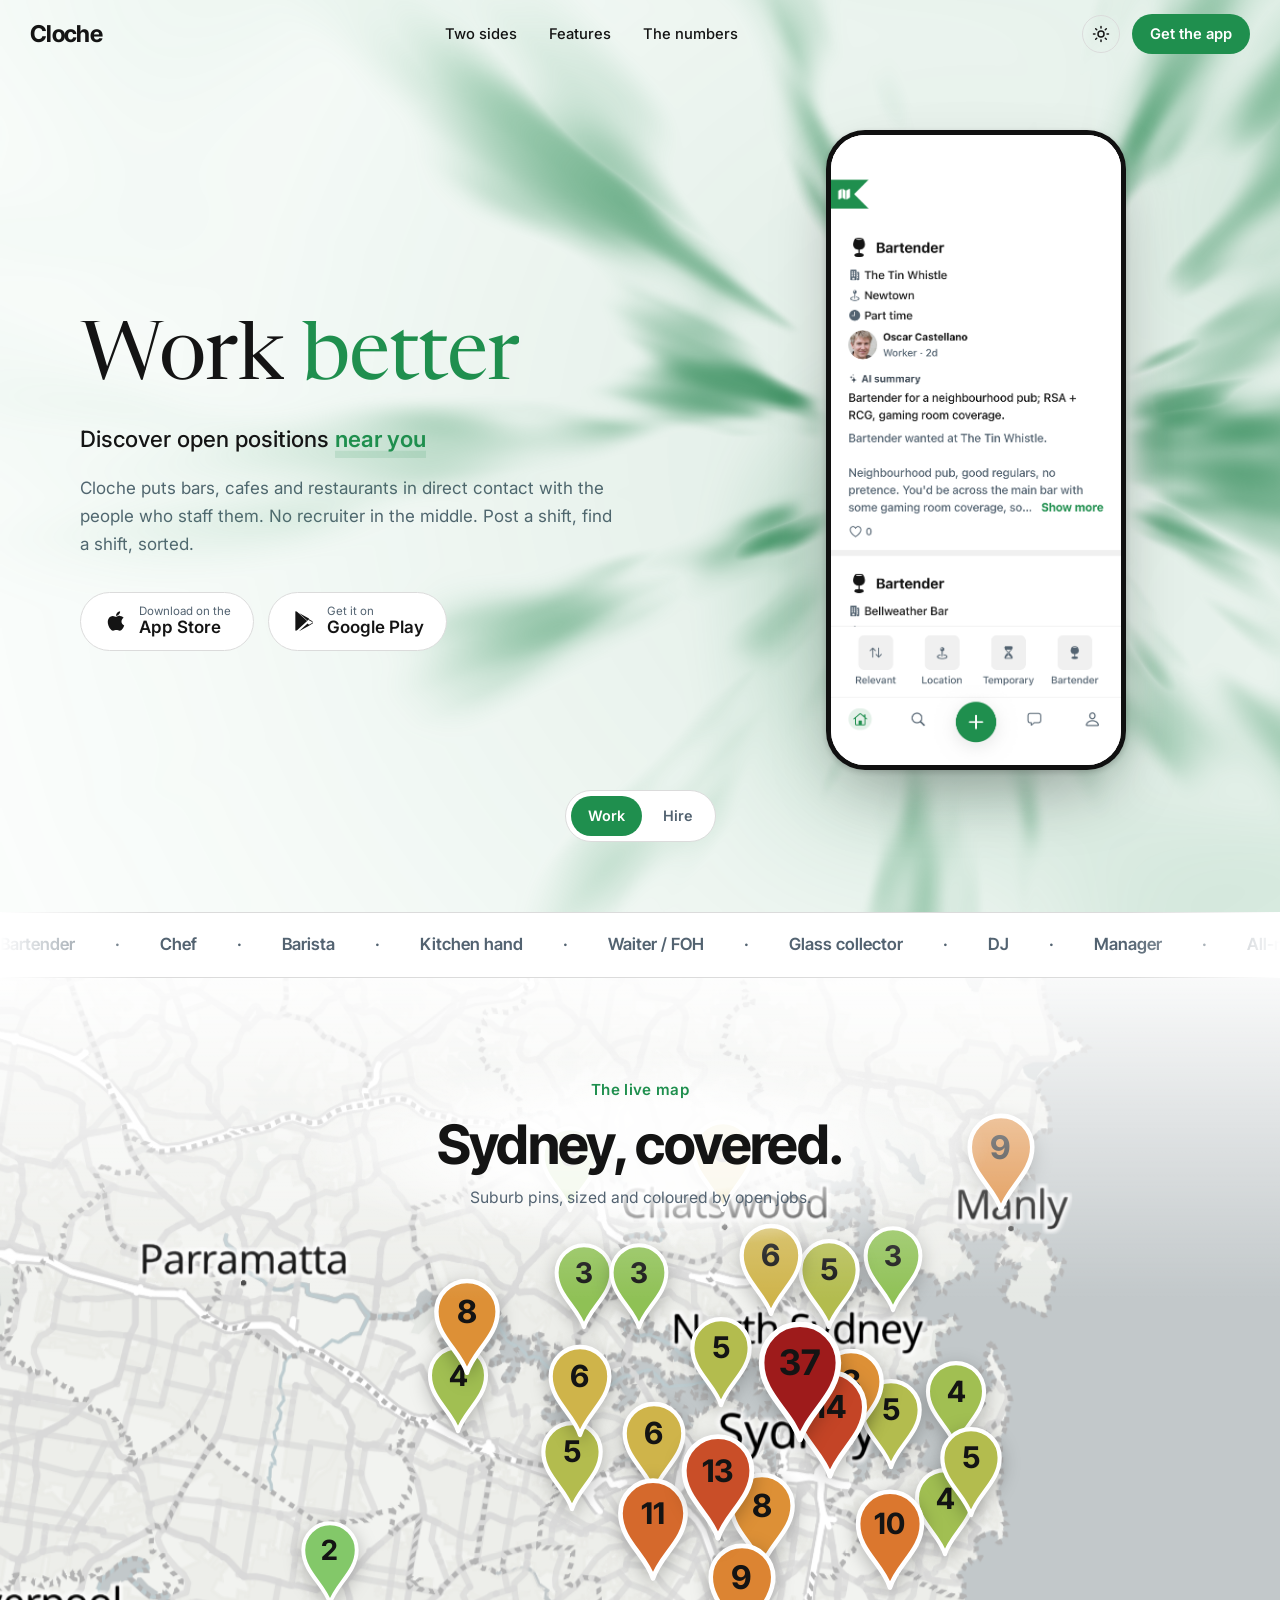
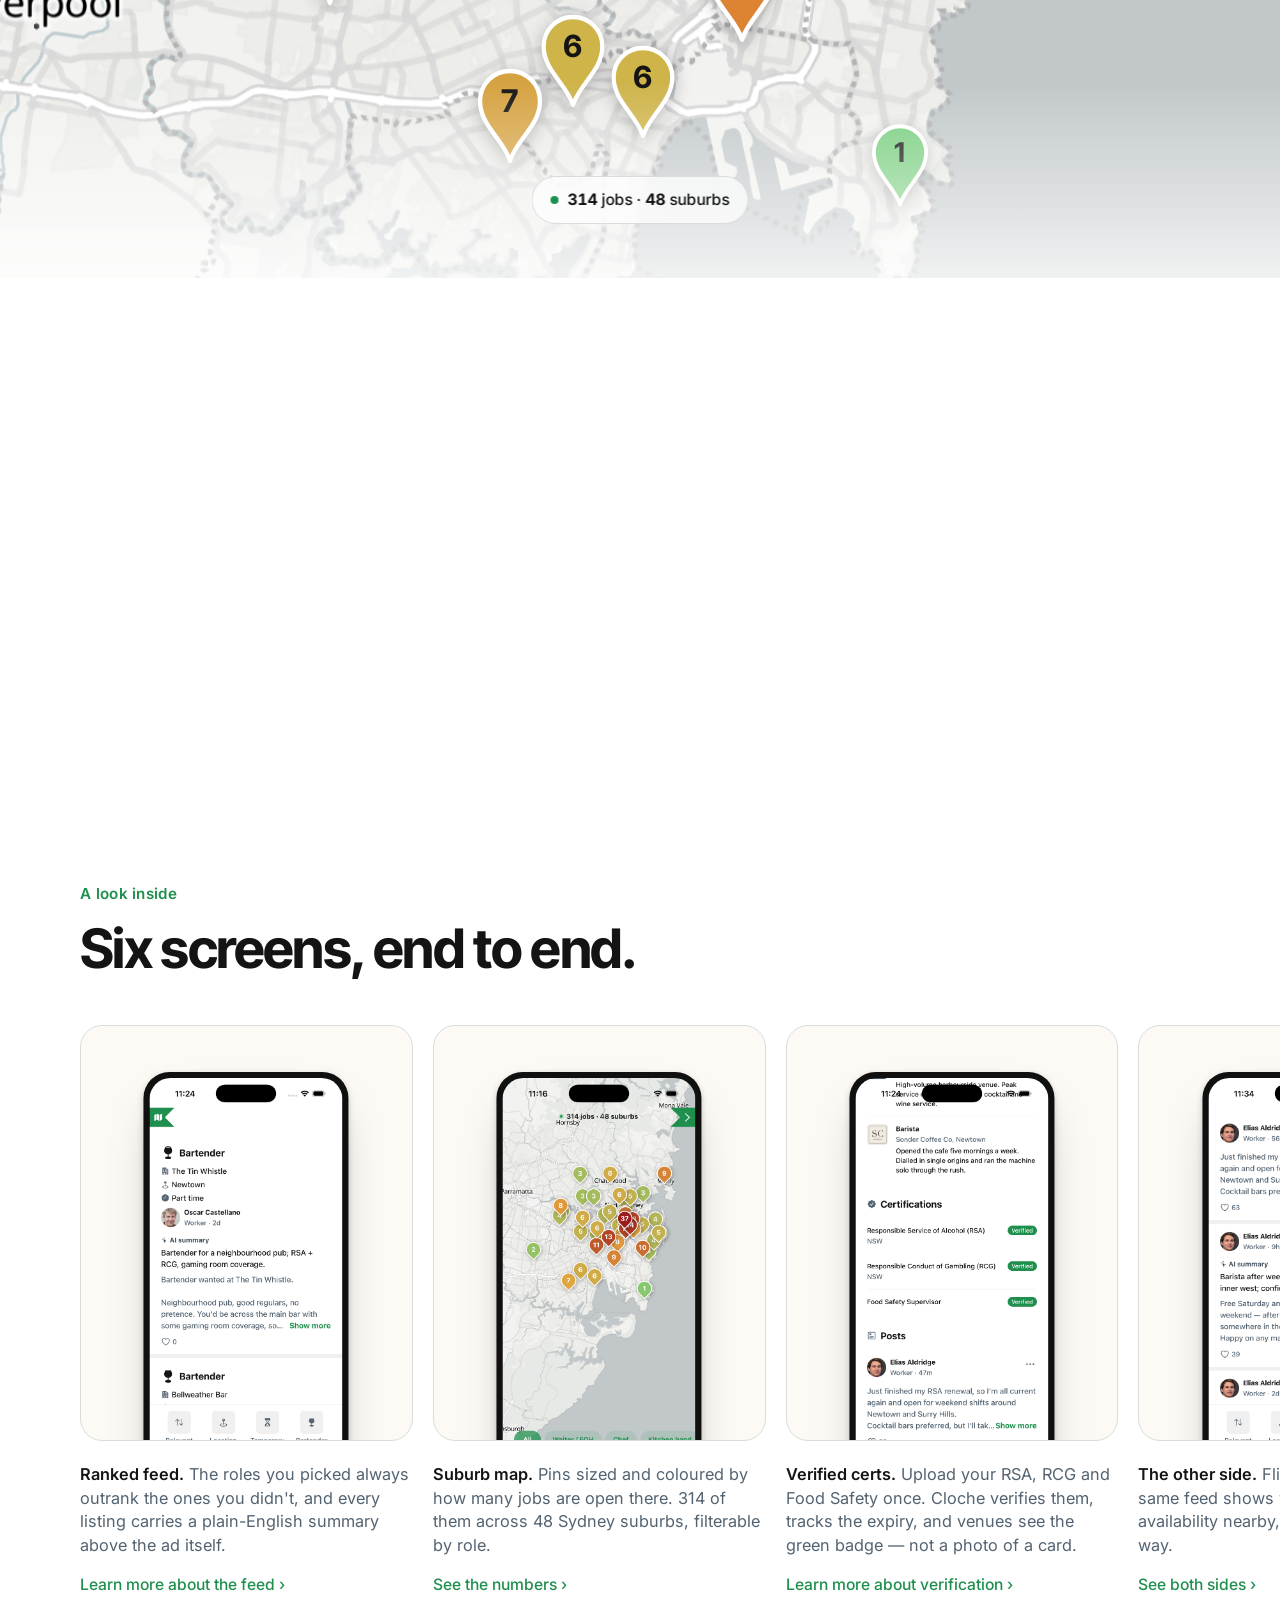
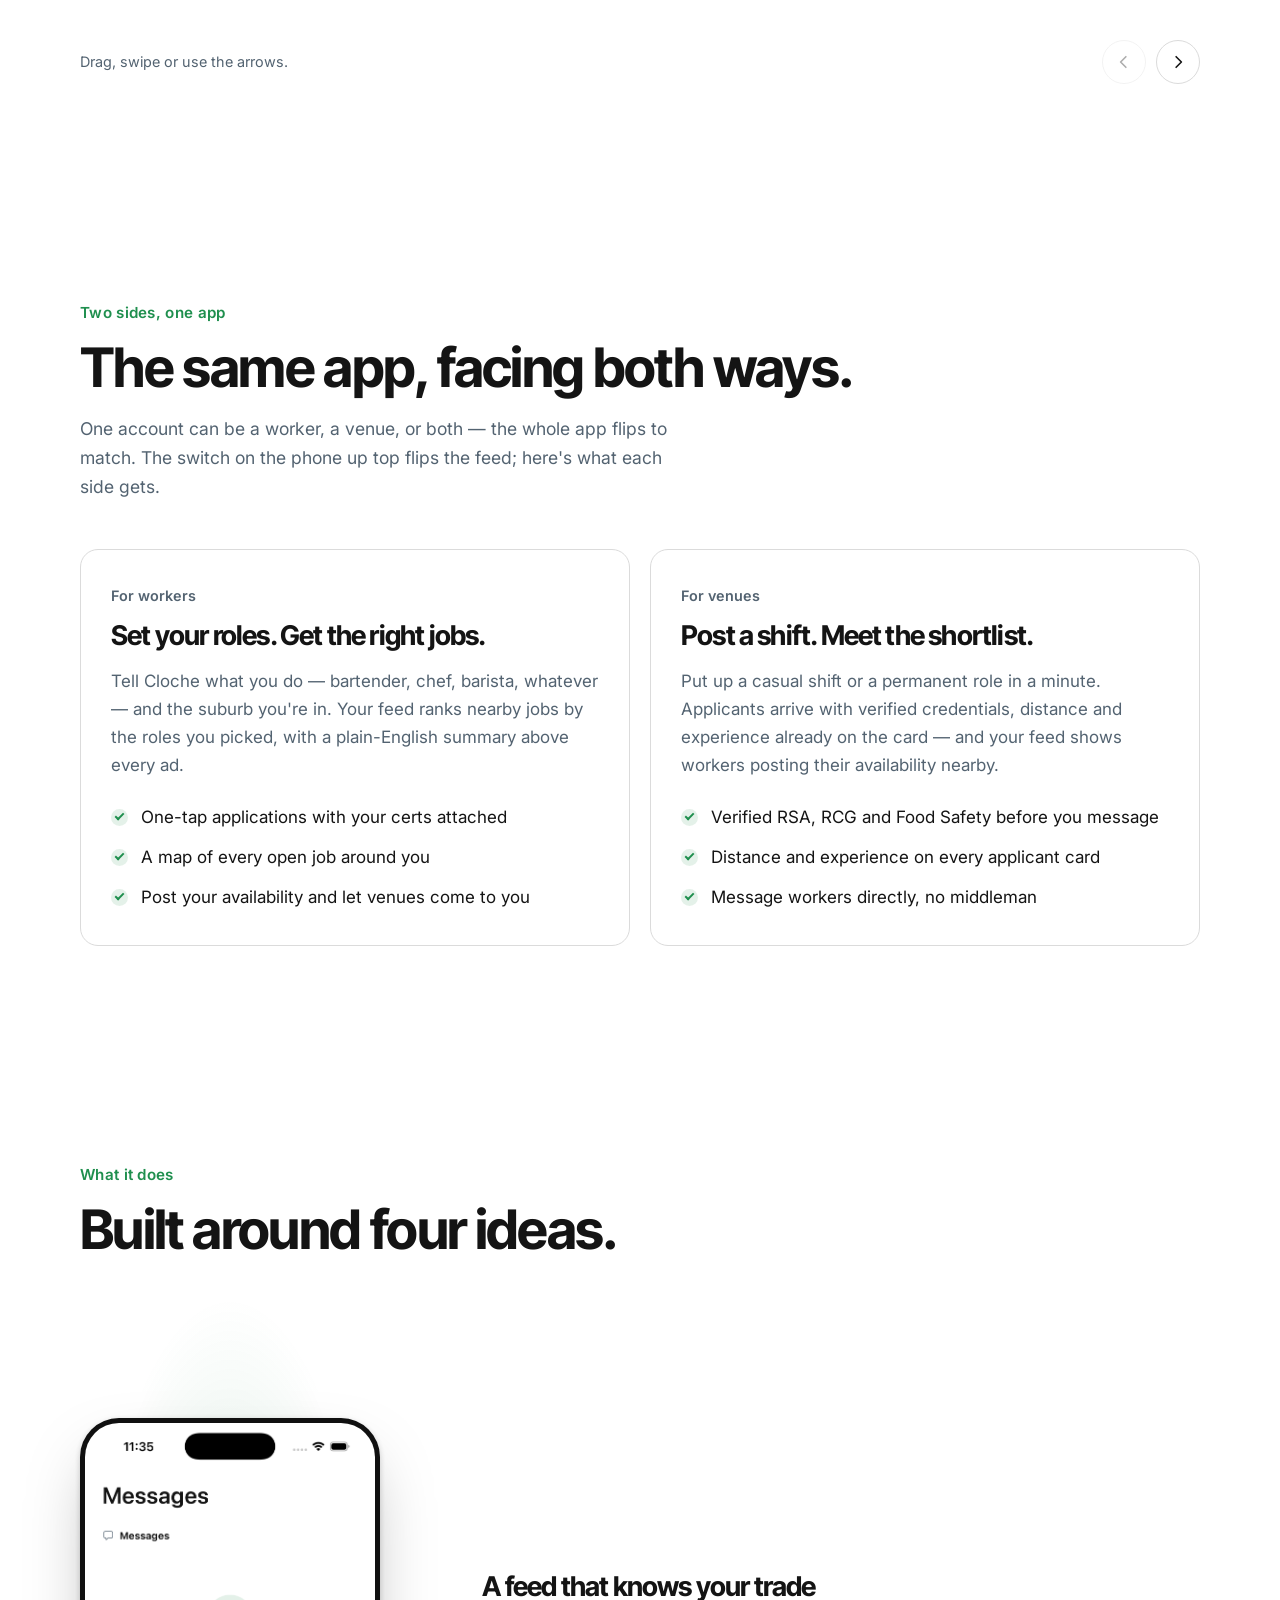
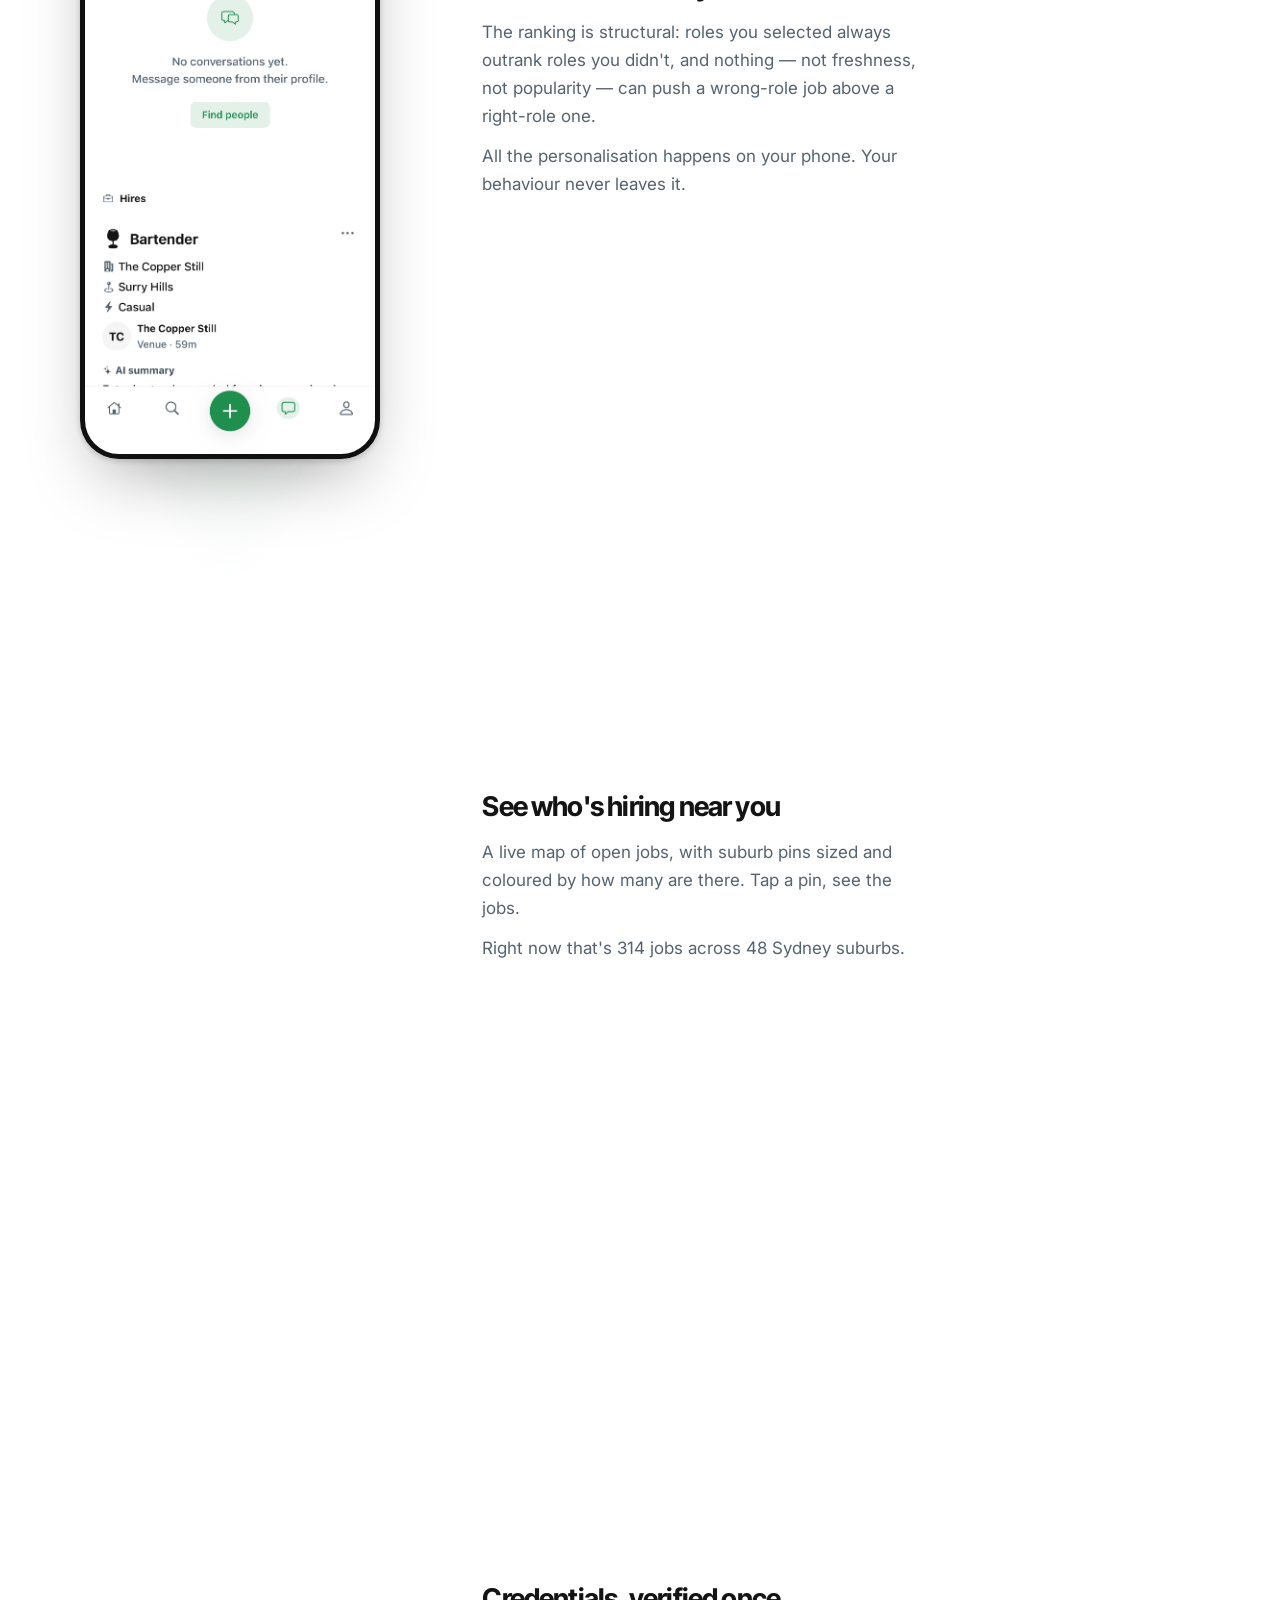
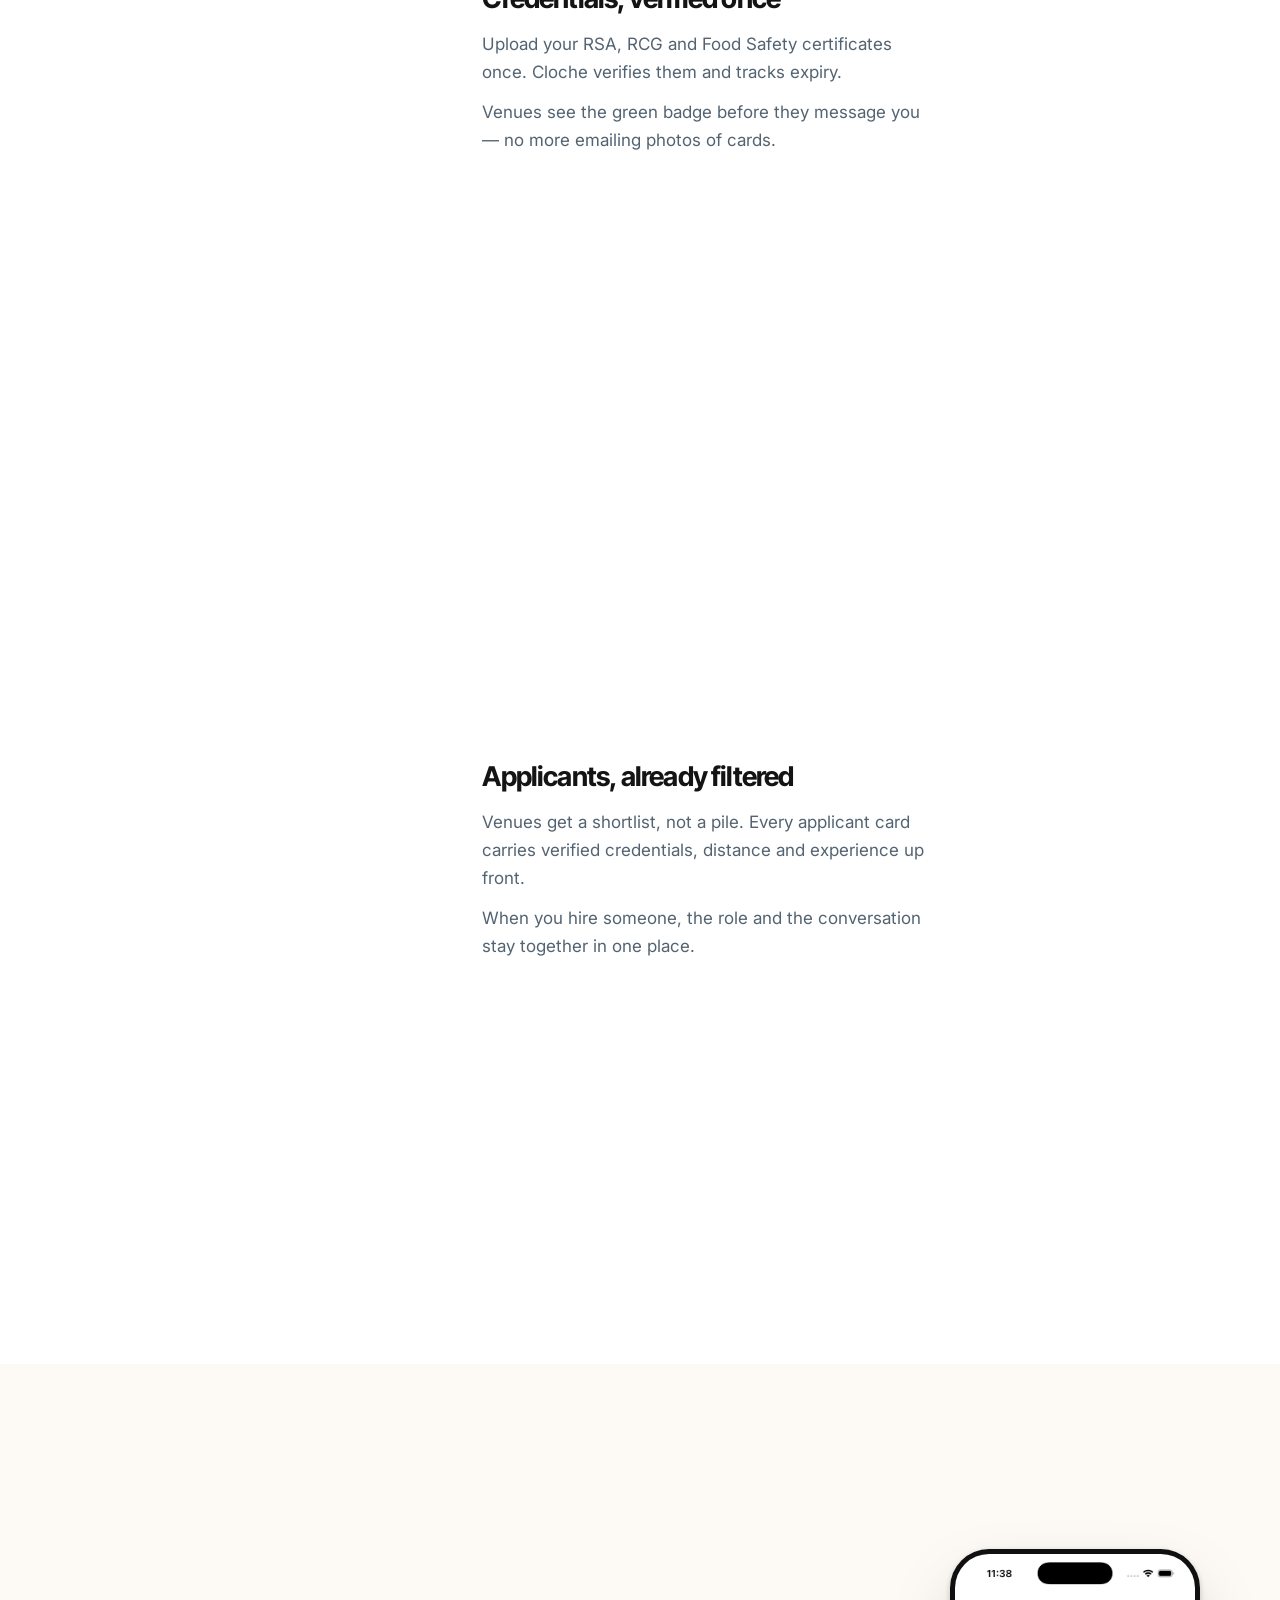
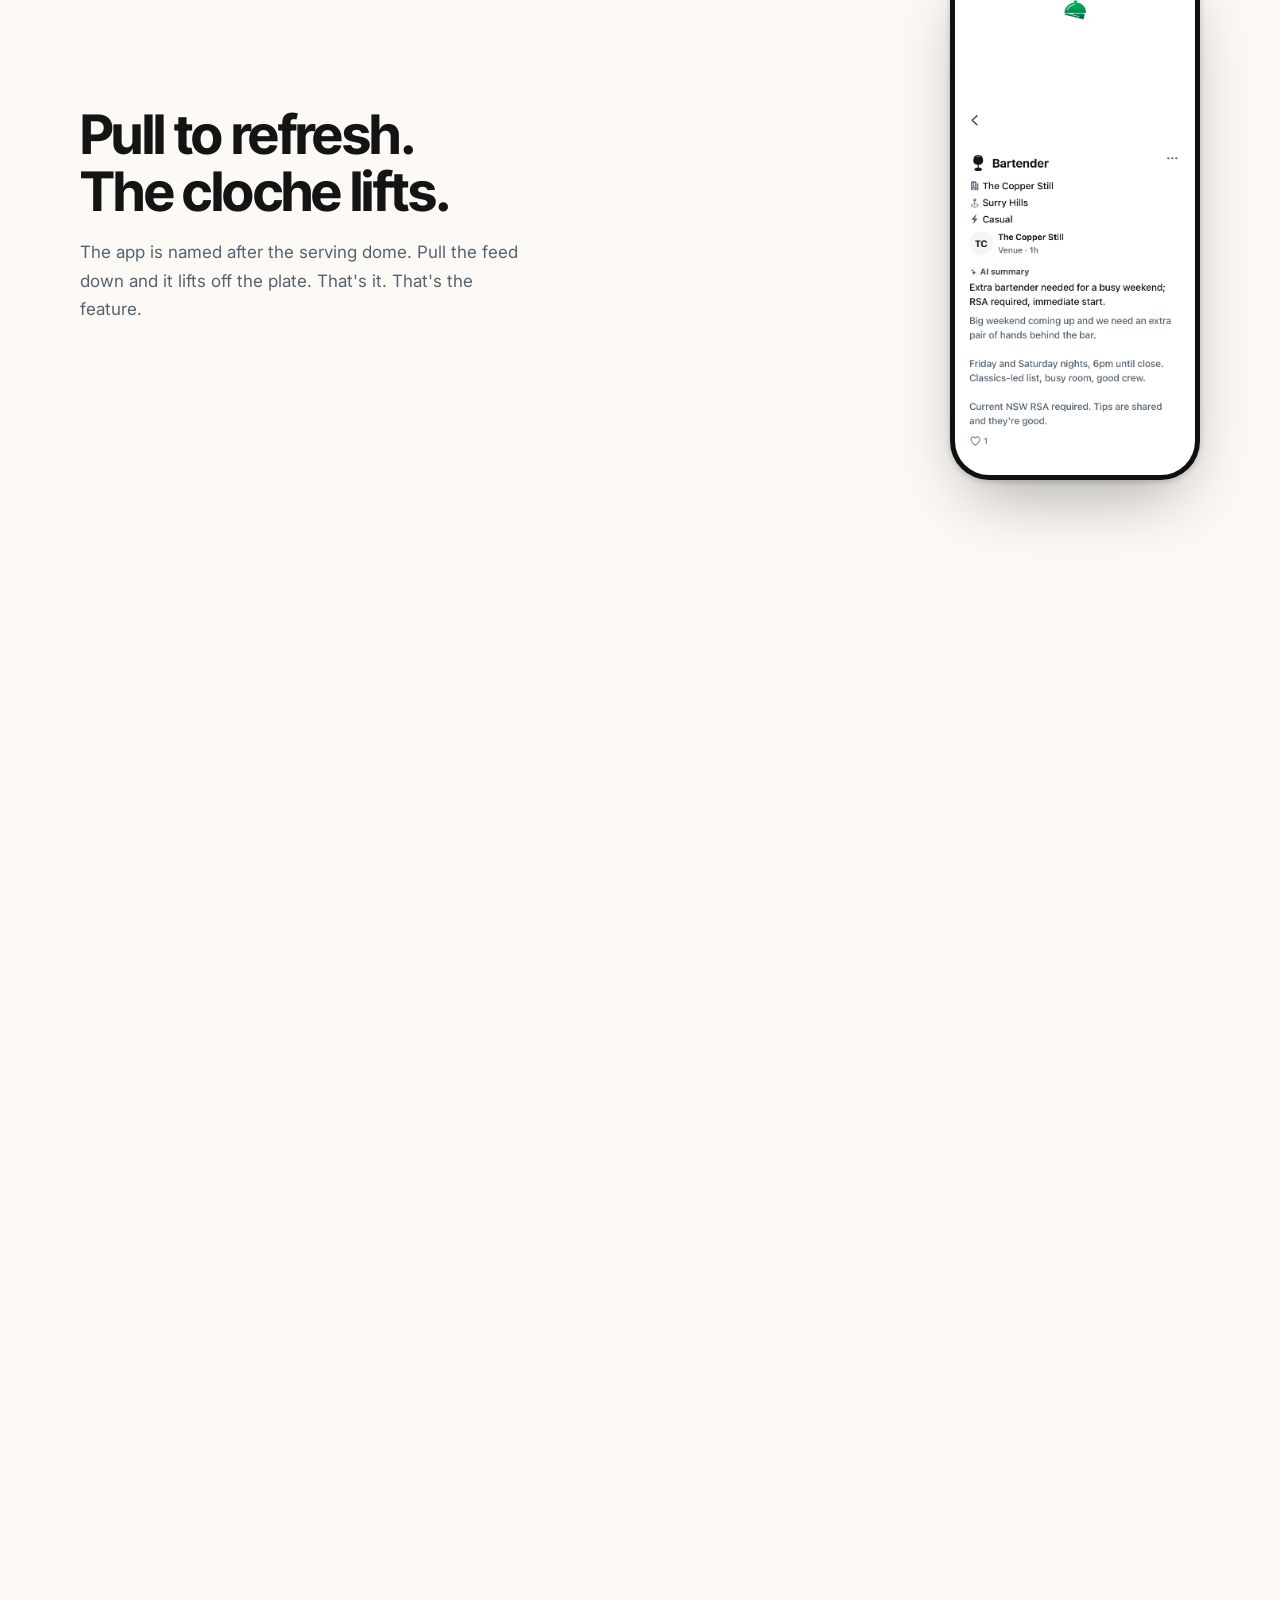
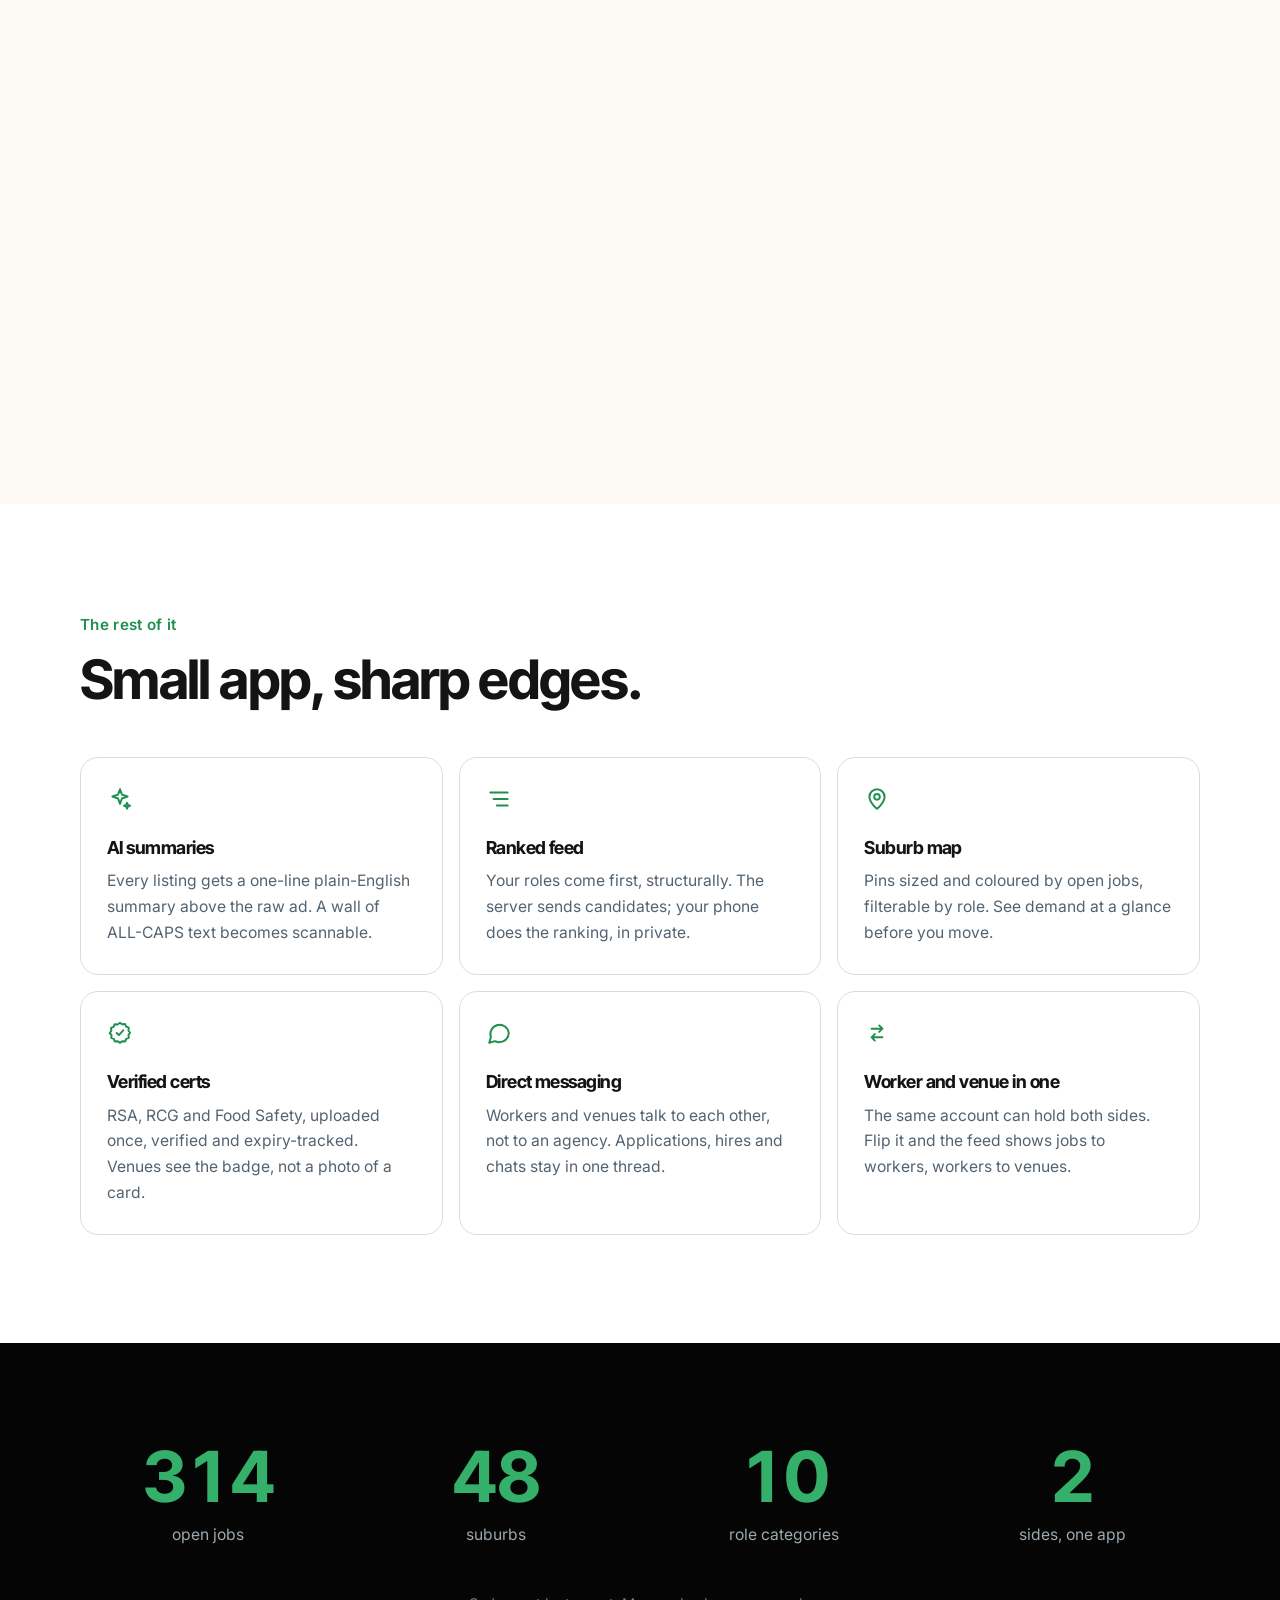
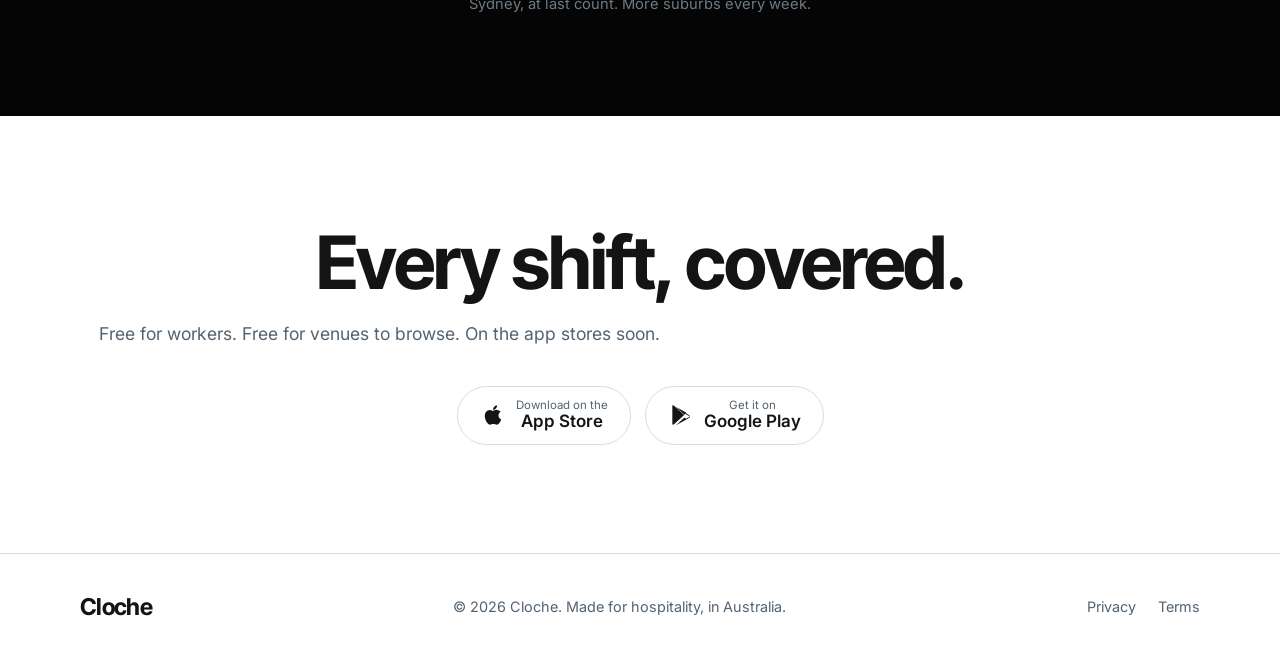
==== index.html @ bb0904c1 "cloche" ====
<!DOCTYPE html>
<html lang="en-AU">
<head>
  <meta charset="UTF-8">
  <meta name="viewport" content="width=device-width, initial-scale=1.0">

  <!-- First request off the parser, ahead of the fonts, the stylesheet and
       every screenshot: the loader's own artwork. Nothing on the page is
       visible before the overlay clears, so nothing else deserves the
       bandwidth first — and until this lands the overlay is a blank screen.
       The type hint keeps a browser without WebP from fetching a file it
       cannot decode; those fall through to the PNG named in the CSS below. -->
  <link rel="preload" as="image" href="assets/cloche-refresh-sheet.webp" type="image/webp" fetchpriority="high">

  <title>Cloche — Every shift, covered.</title>
  <meta name="description" content="Cloche is the app where Australian hospitality venues and workers find each other directly. Every shift, covered.">

  <!-- Set theme before first paint to avoid a flash of the wrong theme.
       .is-loading arms the preloader (scroll lock, held reveals); it is only
       ever added from JS, so a no-JS visit never sees a locked page. -->
  <script>
    (function () {
      var t = localStorage.getItem('cloche-theme');
      if (!t) t = matchMedia('(prefers-color-scheme: dark)').matches ? 'dark' : 'light';
      document.documentElement.dataset.theme = t;
      document.documentElement.classList.add('js', 'is-loading');
    })();
  </script>

  <!-- Preloader critical CSS, inlined so the overlay owns the very first
       paint. Both stylesheets below load async on purpose: the overlay is
       already covering the page, so nothing is allowed to block it — and it
       hides any momentarily unstyled content underneath. -->
  <style>
    html.is-loading { overflow: hidden; }
    #loader {
      position: fixed; inset: 0; z-index: 200;
      display: grid; place-items: center;
      /* Failsafe: if JS never gets to run, clear the overlay anyway.
         JS cancels this the moment it takes over the dismissal. */
      animation: loader-out 0.6s ease 3.1s forwards;
    }
    @keyframes loader-out { to { opacity: 0; visibility: hidden; } }
    /* The backdrop is a pseudo-element so it can fade away on its own while
       the mark keeps riding into the phone (opacity-only, no bg repaints). */
    #loader::before {
      content: ""; position: absolute; inset: 0;
      background: #FFFFFF;
      transition: opacity 0.2s ease; /* 0.3s / 1.5 */
    }
    :root[data-theme="dark"] #loader::before { background: #000000; }
    @media (prefers-color-scheme: dark) {
      :root:not([data-theme]) #loader::before { background: #000000; }
    }
    #loader.is-clearing { pointer-events: none; }
    #loader.is-clearing::before { opacity: 0; }
    /* Two elements, two jobs. The outer one rides into the phone and must
       track the indicator point exactly; the inner one retracts and fades on
       its own clock. Composing them as parent/child keeps each transform pure
       — folding both into one meant the retract dragged the mark off the point
       it was supposed to be pinned to. */
    /* The mark's share of the viewport is what sets the zoom: the phone lands
       full-bleed when the mark is ~8.96vw, because that is the indicator's
       share of the screen. A fixed 112px is 8.75vw on a desktop but 28vw on a
       phone, which would blow the phone up to three times the screen. Scale it
       with the viewport, floored so it never gets too small to read.
       Native cell is 144px — never scale much past it or it softens. */
    .loader-mark {
      position: relative;
      width: clamp(44px, 9vw, 112px);
      height: clamp(44px, 9vw, 112px);
    }
    .loader-mark-art {
      display: block;
      width: 100%; height: 100%;
      /* 6x6 sheet at 600%: each 20% step of background-position is one cell */
      /* PNG first as the standalone fallback: a browser with no image-set()
         (or no type() inside it) drops the second declaration whole and keeps
         this one. Everything current takes the WebP — 118 KB against 395 KB,
         on the one asset the whole first paint waits for. */
      background: url("assets/cloche-refresh-sheet.png") 0% 0% / 600% 600% no-repeat;
      background-image: image-set(
        url("assets/cloche-refresh-sheet.webp") type("image/webp"),
        url("assets/cloche-refresh-sheet.png") type("image/png"));
    }
  </style>
  <noscript><style>#loader { display: none; }</style></noscript>

  <link rel="preconnect" href="https://fonts.googleapis.com">
  <link rel="preconnect" href="https://fonts.gstatic.com" crossorigin>
  <link href="https://fonts.googleapis.com/css2?family=Inter:wght@400;500;600&family=Inter+Tight:wght@600;700&family=Newsreader:opsz@6..72&display=swap" rel="stylesheet" media="print" onload="this.media='all'; this.onload=null;">

  <!-- The loader's artwork is preloaded at the top of <head>, ahead of these -->
  <link rel="stylesheet" href="styles.css" media="print" onload="this.media='all'; this.onload=null;">
  <noscript>
    <link href="https://fonts.googleapis.com/css2?family=Inter:wght@400;500;600&family=Inter+Tight:wght@600;700&family=Newsreader:opsz@6..72&display=swap" rel="stylesheet">
    <link rel="stylesheet" href="styles.css">
  </noscript>
</head>
<body>

  <!-- ============ PRELOADER ============
       The page opens the way the app does: a pull-to-refresh. The cloche mark
       animates alone on an empty screen, then resolves as the hero phone
       arrives showing a feed that has just refreshed. -->
  <div id="loader" role="status" aria-busy="true" aria-label="Cloche is loading">
    <div class="loader-mark" id="loader-mark" aria-hidden="true">
      <span class="loader-mark-art" id="loader-mark-art"></span>
    </div>
  </div>

  <!-- Inline (not in script.js) so the mark starts moving on the first frame,
       before any external file has landed. -->
  <script>
    (function () {
      var docEl = document.documentElement;
      var loader = document.getElementById('loader');
      var mark = document.getElementById('loader-mark');
      var art = document.getElementById('loader-mark-art');
      var reduceMotion = matchMedia('(prefers-reduced-motion: reduce)').matches;

      /* The whole sequence runs at 1.5x the app's tempo — every duration here
         and in the choreography below is its 1x value over 1.5. PASS is the
         app's 900ms pull-indicator pass; the rest follow the same divisor.
         Change the divisor and the whole sequence rescales in step. */
      var FRAMES = 36, COLS = 6, PASS = 600; // 900 / 1.5 (pull-indicator.tsx)
      /* HOLD is the minimum time the mark ping-pongs before it is allowed to
         resolve into the open hand and hand the screen to the hero — the beat
         the visitor actually watches, so it is set outright rather than
         derived from the divisor above. Leave it alone if the tempo changes.
         CAP is a network failsafe, not choreography, and likewise does not
         scale: it only ever fires when the page is still not ready, and it
         must stay above HOLD or it would cut the hold short. */
      var HOLD = 2000, CAP = 3000;
      var EASE = 'cubic-bezier(0.22, 1, 0.36, 1)';
      var VEIL = 200; // must match #loader::before's opacity transition

      var t0 = performance.now();
      var raf = 0;
      var playhead = 0; // eased 0..1, kept so the resolve can scrub back from wherever we are

      function easeInOutQuad(p) { return p < 0.5 ? 2 * p * p : 1 - Math.pow(-2 * p + 2, 2) / 2; }
      function setPlayhead(p) {
        playhead = p;
        var i = Math.round(p * (FRAMES - 1));
        art.style.backgroundPosition = ((i % COLS) * 20) + '% ' + (((i / COLS) | 0) * 20) + '%';
      }

      /* Ping-pong, never restart: the two ends of the clip look nothing alike,
         so a non-reversing loop snaps. CSS steps() can't cleanly ping-pong a
         2-D sheet (alternate reverses the column and row animations on
         different periods and scrambles the frame order), hence a JS playhead. */
      function tick(now) {
        var cycle = ((now - t0) / PASS) % 2;
        setPlayhead(easeInOutQuad(cycle <= 1 ? cycle : 2 - cycle));
        raf = requestAnimationFrame(tick);
      }
      // Reduced motion gets the resolved frame outright — the same open state
      // everyone else lands on, just without the scrub to get there.
      if (!reduceMotion) raf = requestAnimationFrame(tick);
      else setPlayhead(1);

      var ready = document.readyState === 'complete';
      if (!ready) addEventListener('load', function () { ready = true; maybeDismiss(false); });

      var done = false;
      function maybeDismiss(force) {
        if (done) return;
        if (!force && !(ready && performance.now() - t0 >= HOLD)) return;
        done = true;
        cancelAnimationFrame(raf);
        loader.style.animation = 'none'; // JS owns the dismissal from here
        loader.setAttribute('aria-busy', 'false');
        try { dismiss(force); } catch (e) { finish(); }
      }
      setTimeout(function () { maybeDismiss(false); }, HOLD + 30);
      setTimeout(function () { maybeDismiss(true); }, CAP);

      /* Final state, every path: overlay out of the DOM (not just invisible),
         scroll unlocked, reveals released. */
      function finish() {
        if (loader.parentNode) loader.parentNode.removeChild(loader);
        docEl.classList.remove('is-loading', 'is-arriving');
      }

      function fadeOut() {
        docEl.classList.remove('is-loading', 'is-arriving');
        loader.style.transition = 'opacity 0.3s ease';
        loader.style.opacity = '0';
        setTimeout(finish, 320);
      }

      /* A completed refresh resolves *open*: the dome lifts off the plate into
         the waiting hand (frame 35) — the refresh delivered something, so it
         must never settle back onto the closed dome.

         The clip is already heading there twice a cycle, so the cheapest way
         to land on it is to not interfere at all: keep the ping-pong running,
         untouched and at its own rate, until it next arrives fully open, and
         hand over on that exact frame. Nothing is scrubbed, retimed or
         reversed, so there is no seam between "loading" and "resolving" — the
         animation simply finishes a pass and the phone takes over.

         The playhead is a pure function of t0, so this picks up mid-stride
         from wherever tick() left off. Opens land at u = 1, 3, 5 ... passes;
         solving for the next one keeps the handover exact rather than polling
         for p to cross 1 (which a long frame can step straight over). */
      function playToOpen(onLead, then) {
        var u = (performance.now() - t0) / PASS;
        var uEnd = 1 + 2 * Math.ceil((u - 1) / 2);
        if (uEnd - u < 0.01) uEnd += 2; // sitting on a peak: take the next one
        var end = t0 + uEnd * PASS;
        var led = false;
        (function step(now) {
          // One veil's width from the end, so the reveal has finished by the
          // time the clip does. See the note in dismiss().
          if (!led && now >= end - VEIL) { led = true; onLead(); }
          if (now >= end) { setPlayhead(1); then(); return; }
          var cycle = ((now - t0) / PASS) % 2;
          setPlayhead(easeInOutQuad(cycle <= 1 ? cycle : 2 - cycle));
          requestAnimationFrame(step);
        })(performance.now());
      }

      /* The forced path only: the cap has fired, the page is still not ready,
         and waiting out a whole extra pass for the sake of the animation would
         be exactly the hostage-taking the cap exists to prevent. Run to the
         open frame directly — but at the clip's own rate, never faster, so it
         still plays rather than skipping. */
      function resolveToRest(duration, then) {
        var from = playhead;
        if (from > 0.98) { setPlayhead(1); then(); return; }
        var start = performance.now();
        (function step(now) {
          var t = Math.min(1, (now - start) / duration);
          setPlayhead(from + (1 - from) * (1 - (1 - t) * (1 - t)));
          if (t < 1) requestAnimationFrame(step); else then();
        })(start);
      }

      function dismiss(force) {
        // Reduced motion: single static frame, no zoom, out at the hold.
        if (reduceMotion) { fadeOut(); return; }
        // The feed takes its pulled-down pose before anything is visible.
        docEl.classList.add('is-arriving');
        var g = pose();

        /* The veil must be GONE before the phone starts moving, not fading
           over the top of it. EASE is heavily front-loaded — roughly 85% of
           the pull-back's travel is spent in its first 200ms — so a reveal
           running concurrently hides almost the entire zoom and the phone
           just appears, already home. Start the fade a veil's width early
           and the phone is in the clear the moment it sets off; the clip
           still ends exactly when the phone starts. */
        function unveil() { loader.classList.add('is-clearing'); }
        function handover() { if (g) pullBack(g); else fadeOut(); }

        /* Normally let the clip finish a pass on its own; only a capped-out
           dismissal cuts in, and even then at the clip's own rate. */
        if (force) {
          unveil();
          resolveToRest((1 - playhead) * PASS, handover);
          return;
        }
        if (!g) { playToOpen(function () {}, fadeOut); return; }
        /* The loading animation ends exactly as the phone transition begins:
           the mark reaches fully open on the last frame of the clip, and that
           same frame sets the phone off. The veil has already lifted by then,
           so the whole pull-back is on screen. */
        playToOpen(unveil, handover);
      }

      /* Measure the hero and put the phone, full size, exactly where it
         would be if this refresh were really happening on it. The transform
         is anchored on the indicator point, not the device centre — anchor
         it anywhere else and the cloche drifts. Indicator geometry measured
         off the recording: x 50%, y 10.51% of the screen box, 8.96% of the
         screen width. */
      function pose() {
        var device = document.querySelector('.hero-device .device');
        var screen = device && device.querySelector('.device-screen');
        if (!screen) return null;
        var d = device.getBoundingClientRect();
        var s = screen.getBoundingClientRect();
        var px = s.left - d.left + s.width * 0.50;
        var py = s.top - d.top + s.height * 0.1051;
        // If the page restored scrolled and the hero is nowhere near the
        // viewport, a cross-screen zoom would be absurd — just fade.
        if (d.top + py < -innerHeight * 0.5 || d.top + py > innerHeight * 1.5) return null;
        var scale = mark.offsetWidth / (s.width * 0.0896);
        /* Measure where the mark actually is rather than assuming the middle of
           the viewport. The mark is centred inside a position: fixed overlay
           while the phone is centred in the document's content box, and those
           two are not the same axis the moment anything reserves a scrollbar
           gutter — which silently put the mark half a scrollbar off the
           indicator. Measuring keeps them welded whatever the layout does. */
        var m = mark.getBoundingClientRect();
        var tx = (d.left + px) - (m.left + m.width / 2);
        var ty = (d.top + py) - (m.top + m.height / 2);
        device.style.transformOrigin = px + 'px ' + py + 'px';
        device.style.transform = 'translate(' + -tx + 'px, ' + -ty + 'px) scale(' + scale + ')';
        return { device: device, tx: tx, ty: ty, k: 1 / scale };
      }

      function pullBack(g) {
        /* Promote both layers before the transforms start. Without the hint
           the phone's screenshot gets re-rasterised as the scale changes and
           again when the transform is finally dropped — which reads as the
           image tightening up right where the motion ends. */
        g.device.style.willChange = 'transform';
        mark.style.willChange = 'transform';

        g.device.style.transition = 'transform 0.73s ' + EASE;
        g.device.style.transform = 'translate(0px, 0px) scale(1)';

        /* Identical duration and curve to the device, and nothing in the
           transform but the ride itself. The device is anchored on the
           indicator point, so that point simply translates by (tx, ty) — match
           it exactly and the mark is welded to the phone for the whole trip.
           Any extra offset folded in here shows up as drift. */
        mark.style.transition = 'transform 0.73s ' + EASE;
        mark.style.transform = 'translate(' + g.tx + 'px, ' + g.ty + 'px) scale(' + g.k + ')';

        /* The refresh resolves once the phone is home, not during the flight —
           so the mark rides the whole way in, fully formed.

           600ms, not the 0.73s transitionend: this ease-out has a long tail
           that moves the phone by well under a pixel over its last stretch, so
           it reads as landed while the transition is still formally running.
           Waiting for the event puts a visible dead pause before the refresh. */
        setTimeout(function () { land(g); }, 600);

        /* Hand the phone back to plain CSS the moment the transition really
           ends, rather than on a later timer. Holding an inline transform (and
           its compositing layer) for another second means the demotion — and
           the re-raster that comes with it — happens well after the phone has
           stopped, which reads as a snap out of nowhere at the end.

           Guarded on target and property: child transitions (the feed
           settling, the screenshot crossfade) bubble up through this node. */
        var settled = false;
        function atRest(e) {
          if (settled) return;
          if (e && (e.target !== g.device || e.propertyName !== 'transform')) return;
          settled = true;
          g.device.removeEventListener('transitionend', atRest);
          g.device.style.transition = '';
          g.device.style.transform = '';
          g.device.style.transformOrigin = '';
          g.device.style.willChange = '';
          /* Next frame, so the reveal's blur and transform work never shares a
             frame with the phone's layer being re-rasterised. */
          requestAnimationFrame(function () { docEl.classList.remove('is-loading'); });
        }
        g.device.addEventListener('transitionend', atRest);
        setTimeout(atRest, 870); // fallback if the event never arrives
      }

      /* Phone home and still. Now the refresh finishes on it: the mark
         retracts up and out, and the feed settles into place behind it, which
         is how a real pull-to-refresh ends. */
      function land(g) {
        art.style.transition = 'transform 0.23s ' + EASE + ', opacity 0.17s ease';
        // Percentage, so the retract stays a third of the mark at any size
        art.style.transform = 'translateY(-32%)';
        art.style.opacity = '0';

        /* The Dynamic Island is baked into the screenshot instead of being a
           fixed OS layer like it is on the phone, so it travels up with the
           feed and would sweep straight across the mark. Let the mark clear
           first — 147ms, by which point it is essentially invisible. */
        setTimeout(function () {
          docEl.classList.remove('is-arriving');
          setTimeout(finish, 347);
        }, 147);
      }
    })();
  </script>

  <!-- ============ NAV ============ -->
  <header class="nav" id="nav">
    <div class="nav-inner">
      <a class="wordmark" href="#top" aria-label="Cloche — back to top">Cloche</a>

      <nav class="nav-pill" aria-label="Site">
        <a href="#sides">Two sides</a>
        <a href="#features">Features</a>
        <a href="#numbers">The numbers</a>
      </nav>

      <div class="nav-actions">
        <button class="theme-toggle" id="theme-toggle" type="button" aria-label="Switch colour theme">
          <svg class="icon-sun" viewBox="0 0 24 24" fill="none" stroke="currentColor" stroke-width="2" stroke-linecap="round" aria-hidden="true"><circle cx="12" cy="12" r="4"/><path d="M12 2v2m0 16v2M4.9 4.9l1.4 1.4m11.4 11.4 1.4 1.4M2 12h2m16 0h2M4.9 19.1l1.4-1.4M17.7 6.3l1.4-1.4"/></svg>
          <svg class="icon-moon" viewBox="0 0 24 24" fill="none" stroke="currentColor" stroke-width="2" stroke-linecap="round" stroke-linejoin="round" aria-hidden="true"><path d="M21 12.8A9 9 0 1 1 11.2 3 7 7 0 0 0 21 12.8Z"/></svg>
        </button>
        <a class="btn btn-primary btn-sm magnetic" href="#get">Get the app</a>
      </div>
    </div>
  </header>

  <!-- ============ SIDE TOGGLE ============
       Sits under the hero phone, sticks to the nav when the page scrolls up
       to it, and stays there. A sticky rail rather than scroll-driven
       positioning, so the browser owns the motion and it never stutters.
       script.js only measures where the rail starts and how far it sits from
       the middle of the bar. -->
  <div class="tabs-rail" id="tabs-rail">
    <!-- Crosses the nav line exactly when the toggle reaches it -->
    <div class="rail-sentinel" id="rail-sentinel" aria-hidden="true"></div>
    <div class="tabs hero-tabs" id="hero-tabs" role="tablist" aria-label="Choose a side">
      <button class="tab is-active" id="tab-work" role="tab" aria-selected="true" aria-controls="hero-screen-work" type="button" aria-label="I'm looking for work">Work</button>
      <button class="tab" id="tab-hire" role="tab" aria-selected="false" aria-controls="hero-screen-hire" type="button" aria-label="I'm hiring">Hire</button>
    </div>
  </div>

  <main id="top">

    <!-- ============ HERO ============ -->
    <section class="hero" aria-labelledby="hero-heading">
      <!-- Ambient light wash (script.js paints it; the canvas's own CSS
           gradient is the no-JS / no-canvas fallback) -->
      <canvas id="hero-ambient" class="hero-ambient" aria-hidden="true"></canvas>

      <div class="hero-inner">
        <div class="hero-copy">
          <!-- The headline is the third thing the side toggle drives, after the
               screenshot and the refresh beat. Work is the default side, so the
               static markup carries its copy for no-JS and first paint.
               data-hl names the run of words the accent lands on; the side
               variants carry their own so the highlight travels with the copy. -->
          <h1 id="hero-heading" class="split-words" data-side-copy data-hl="better"
              data-work="Work better" data-work-hl="better"
              data-hire="Hire smarter" data-hire-hl="smarter">Work <em class="hl">better</em></h1>
          <p class="hero-sub split-words" data-side-copy data-hl="near you"
             data-work="Discover open positions near you" data-work-hl="near you"
             data-hire="Find suitable candidates instantly" data-hire-hl="instantly">Discover open positions <em class="hl">near you</em></p>
          <p class="hero-detail" data-reveal style="--d: 0.1s;">Cloche puts bars, cafes and restaurants in direct contact with the people who staff them. No recruiter in the middle. Post a shift, find a shift, sorted.</p>
          <div class="hero-ctas" data-reveal style="--d: 0.2s;">
            <a class="btn btn-store magnetic" href="#get">
              <svg viewBox="0 0 24 24" fill="currentColor" aria-hidden="true"><path d="M17.05 20.28c-.98.95-2.05.8-3.08.35-1.09-.46-2.09-.48-3.24 0-1.44.62-2.2.44-3.06-.35C2.79 15.25 3.51 7.59 9.05 7.31c1.35.07 2.29.74 3.08.8 1.18-.24 2.31-.93 3.57-.84 1.51.12 2.65.72 3.4 1.8-3.12 1.87-2.38 5.98.48 7.13-.57 1.5-1.31 2.99-2.53 4.08ZM12.03 7.25c-.15-2.23 1.66-4.07 3.74-4.25.29 2.58-2.34 4.5-3.74 4.25Z"/></svg>
              <span><small>Download on the</small>App Store</span>
            </a>
            <a class="btn btn-store magnetic" href="#get">
              <svg viewBox="0 0 24 24" fill="currentColor" aria-hidden="true"><path d="M4 3.5v17c0 .35.37.57.67.4l1.2-.68 9.05-8.22L5.87 3.78l-1.2-.68a.46.46 0 0 0-.67.4Zm12.6 6.23L7.4 4.5l7.9 7.17 1.3-1.18 2.8 1.6c.8.45.8 1.37 0 1.82l-2.8 1.6-1.3-1.18-7.9 7.17 9.2-5.23 3.32-1.9c.53-.3.53-.94 0-1.24l-3.32-1.9Z"/></svg>
              <span><small>Get it on</small>Google Play</span>
            </a>
          </div>
        </div>

        <!-- The phone the preloader zooms out into. Not [data-reveal]: its
             entrance is choreographed by the loader, not the observer. -->
        <div class="hero-device">
          <div class="device-glow" aria-hidden="true"></div>
          <div class="device">
            <div class="device-screen swap-screen">
              <!-- The only eager image on the page, so it is the only one that
                   the preload scanner reaches before script.js can pick a
                   theme — which is why it is a <picture> and not a plain
                   [data-dark-src] swap. Left as an <img>, a dark visitor
                   downloaded the light screenshot and then the dark one on top
                   of it. The <source> lets the scanner choose once, up front,
                   and syncMedia() flips its media on an explicit toggle.
                   No fetchpriority: it sits behind the overlay until the loader
                   hands over, so it must not outrank the loader's own art. -->
              <picture>
                <source data-dark-source srcset="assets/01-feed-dark.png" media="(prefers-color-scheme: dark)">
                <img class="swap-img is-active" role="tabpanel" id="hero-screen-work" aria-labelledby="tab-work"
                     src="assets/01-feed.png" width="1206" height="2622"
                     alt="Worker feed: a bartender job at The Tin Whistle in Newtown, with an AI summary line above the full ad and filter chips below.">
              </picture>
              <img class="swap-img" role="tabpanel" id="hero-screen-hire" aria-labelledby="tab-hire"
                   src="assets/10-venue-feed.png" data-dark-src="assets/10-venue-feed-dark.png" width="1206" height="2622" loading="lazy"
                   alt="Venue feed: workers posting their availability, each with an AI summary of their post.">
              <!-- The in-phone refresh beat that plays when the side flips -->
              <div class="screen-cloche" id="screen-cloche" aria-hidden="true"></div>
            </div>
          </div>
          <!-- The toggle itself lives in #tabs-rail (below the nav): it starts
               here, sticks to the bar and stays. This holds its place. -->
          <div class="hero-tabs-slot" id="hero-tabs-slot" aria-hidden="true"></div>
        </div>
      </div>
    </section>

    <!-- ============ ROLE MARQUEE ============ -->
    <section class="marquee" aria-label="Roles on Cloche">
      <!-- The group is cloned once in JS (aria-hidden) for a seamless -50% loop -->
      <div class="marquee-track" id="marquee-track">
        <div class="marquee-group">
          <span>Bartender</span><span aria-hidden="true">·</span>
          <span>Chef</span><span aria-hidden="true">·</span>
          <span>Barista</span><span aria-hidden="true">·</span>
          <span>Kitchen hand</span><span aria-hidden="true">·</span>
          <span>Waiter / FOH</span><span aria-hidden="true">·</span>
          <span>Glass collector</span><span aria-hidden="true">·</span>
          <span>DJ</span><span aria-hidden="true">·</span>
          <span>Manager</span><span aria-hidden="true">·</span>
          <span>All-rounder</span><span aria-hidden="true">·</span>
        </div>
      </div>
    </section>

    <!-- ============ FULL-SCREEN MAP ============
         The app's suburb map, blown up to the whole viewport. The section is
         tall on purpose: the extra height is the scrub track. Scrolling starts
         on the bare map and rains the pins onto it, smallest counts first,
         ending on the CBD's 37. Pins are DOM elements over a genuinely empty
         basemap (captured from the app in the simulator with a zero-match
         filter), so each one can land on real map detail — roads, water,
         labels — and stay welded to it through the zoom. -->
    <section class="mapscroll" id="map" aria-labelledby="map-heading">
      <div class="map-sticky">
        <div class="map-stage" id="map-stage" aria-hidden="true">
          <img class="map-base" src="assets/map-base.png" data-dark-src="assets/map-base-dark.png"
               width="1206" height="1720" loading="lazy" alt="">
          <!-- pins injected by script.js -->
        </div>
        <div class="map-scrim map-scrim-top" aria-hidden="true"></div>
        <div class="map-scrim map-scrim-bottom" aria-hidden="true"></div>
        <!-- The wrapper's opacity is scrubbed IN by JS over the back half of
             the pin shower, so the screen resolves into the words rather than
             opening on them. The children keep the usual entrance reveal,
             which is also what shows them under reduced motion. -->
        <div class="map-titles" id="map-titles">
          <p class="kicker" data-reveal>The live map</p>
          <h2 id="map-heading" data-reveal>Sydney, covered.</h2>
          <p class="map-note" data-reveal>Suburb pins, sized and coloured by open jobs.</p>
        </div>
        <!-- The app's own "314 jobs · 48 suburbs" pill; counts up as pins land -->
        <div class="map-chip" id="map-chip" aria-hidden="true">
          <span class="map-chip-dot"></span>
          <span><b id="map-chip-jobs">314</b> jobs · <b id="map-chip-suburbs">48</b> suburbs</span>
        </div>
      </div>
      <p class="visually-hidden">A map of Sydney fills the screen. As the page scrolls, suburb pins land on it one by one — 314 open jobs across 48 suburbs, each pin sized and coloured by how many jobs are open there.</p>
    </section>

    <!-- ============ SCROLL GALLERY ============
         A horizontal rail of screens: drag, swipe, arrow keys or the two
         buttons. The rail is the scroll container itself (no transform
         carousel), so native snapping, momentum and focus-scrolling all come
         for free and it still works with JS off. -->
    <section class="gallery section" id="gallery" aria-labelledby="gallery-heading">
      <div class="container">
        <p class="kicker" data-reveal>A look inside</p>
        <h2 id="gallery-heading" data-reveal>Six screens, end to end.</h2>
      </div>

      <div class="gallery-viewport" id="gallery-viewport" tabindex="0" role="group"
           aria-labelledby="gallery-heading" aria-describedby="gallery-hint" data-reveal>
        <ul class="gallery-track">
          <li class="gallery-card">
            <div class="gallery-shot">
              <div class="gallery-phone">
                <div class="device-screen">
                  <img src="assets/01-feed.png" data-dark-src="assets/01-feed-dark.png" width="1206" height="2622" loading="lazy"
                       alt="Worker feed ranking a bartender job at The Tin Whistle first, with an AI summary above the raw ad.">
                </div>
              </div>
            </div>
            <p class="gallery-caption"><b>Ranked feed.</b> The roles you picked always outrank the ones you didn't, and every listing carries a plain-English summary above the ad itself.</p>
            <a class="gallery-link" href="#features">Learn more about the feed <span aria-hidden="true">›</span></a>
          </li>

          <li class="gallery-card">
            <div class="gallery-shot">
              <div class="gallery-phone">
                <div class="device-screen">
                  <img src="assets/02-map.png" data-dark-src="assets/02-map-dark.png" width="1206" height="2622" loading="lazy"
                       alt="Map of Sydney with suburb pins sized and colour-graded by open job count — 314 jobs across 48 suburbs.">
                </div>
              </div>
            </div>
            <p class="gallery-caption"><b>Suburb map.</b> Pins sized and coloured by how many jobs are open there. 314 of them across 48 Sydney suburbs, filterable by role.</p>
            <a class="gallery-link" href="#numbers">See the numbers <span aria-hidden="true">›</span></a>
          </li>

          <li class="gallery-card">
            <div class="gallery-shot">
              <div class="gallery-phone">
                <div class="device-screen">
                  <img src="assets/05-profile-certs.png" data-dark-src="assets/05-profile-certs-dark.png" width="1206" height="2622" loading="lazy"
                       alt="Worker profile listing RSA, RCG and Food Safety Supervisor certifications, each with a green Verified badge.">
                </div>
              </div>
            </div>
            <p class="gallery-caption"><b>Verified certs.</b> Upload your RSA, RCG and Food Safety once. Cloche verifies them, tracks the expiry, and venues see the green badge — not a photo of a card.</p>
            <a class="gallery-link" href="#features">Learn more about verification <span aria-hidden="true">›</span></a>
          </li>

          <li class="gallery-card">
            <div class="gallery-shot">
              <div class="gallery-phone">
                <div class="device-screen">
                  <img src="assets/10-venue-feed.png" data-dark-src="assets/10-venue-feed-dark.png" width="1206" height="2622" loading="lazy"
                       alt="Venue feed: workers posting their availability, each with an AI summary of their post.">
                </div>
              </div>
            </div>
            <p class="gallery-caption"><b>The other side.</b> Flip the account and the same feed shows workers posting their availability nearby, summarised the same way.</p>
            <a class="gallery-link" href="#sides">See both sides <span aria-hidden="true">›</span></a>
          </li>

          <li class="gallery-card">
            <div class="gallery-shot">
              <div class="gallery-phone">
                <div class="device-screen">
                  <img src="assets/12-venue-messages.png" data-dark-src="assets/12-venue-messages-dark.png" width="1206" height="2622" loading="lazy"
                       alt="Venue messages screen showing a hired bartender for The Copper Still in Surry Hills.">
                </div>
              </div>
            </div>
            <p class="gallery-caption"><b>Direct messages.</b> Workers and venues talk to each other, not to an agency. The application, the hire and the conversation stay in one thread.</p>
            <a class="gallery-link" href="#sides">How hiring works <span aria-hidden="true">›</span></a>
          </li>

          <li class="gallery-card">
            <div class="gallery-shot">
              <div class="gallery-phone">
                <div class="device-screen">
                  <img src="assets/15-pull-refresh.png" data-dark-src="assets/15-pull-refresh-dark.png" width="1206" height="2622" loading="lazy"
                       alt="The feed pulled down, revealing a green cloche lifting off a plate.">
                </div>
              </div>
            </div>
            <p class="gallery-caption"><b>Pull to refresh.</b> The app is named after the serving dome. Pull the feed down and it lifts off the plate — that's the whole feature.</p>
            <a class="gallery-link" href="#delight">Watch it lift <span aria-hidden="true">›</span></a>
          </li>
        </ul>
      </div>

      <div class="container gallery-foot">
        <p class="gallery-hint" id="gallery-hint">Drag, swipe or use the arrows.</p>
        <div class="gallery-nav">
          <button class="gallery-btn" id="gallery-prev" type="button" aria-label="Previous screen" aria-controls="gallery-viewport">
            <svg viewBox="0 0 24 24" fill="none" stroke="currentColor" stroke-width="2.2" stroke-linecap="round" stroke-linejoin="round" aria-hidden="true"><path d="m14.5 5-7 7 7 7"/></svg>
          </button>
          <button class="gallery-btn" id="gallery-next" type="button" aria-label="Next screen" aria-controls="gallery-viewport">
            <svg viewBox="0 0 24 24" fill="none" stroke="currentColor" stroke-width="2.2" stroke-linecap="round" stroke-linejoin="round" aria-hidden="true"><path d="m9.5 5 7 7-7 7"/></svg>
          </button>
        </div>
      </div>
    </section>

    <!-- ============ TWO SIDES, ONE APP ============ -->
    <section class="sides section" id="sides" aria-labelledby="sides-heading">
      <div class="container">
        <p class="kicker" data-reveal>Two sides, one app</p>
        <h2 id="sides-heading" data-reveal>The same app, facing both ways.</h2>
        <p class="section-sub" data-reveal>One account can be a worker, a venue, or both — the whole app flips to match. The switch on the phone up top flips the feed; here's what each side gets.</p>

        <!-- The interactive work/hire toggle lives in the hero now — this
             section is deliberately static copy so the page doesn't carry two
             identical controls doing the same thing. -->
        <div class="sides-columns" data-reveal-children>
          <article class="side-col">
            <p class="side-tag">For workers</p>
            <h3>Set your roles. Get the right jobs.</h3>
            <p>Tell Cloche what you do — bartender, chef, barista, whatever — and the suburb you're in. Your feed ranks nearby jobs by the roles you picked, with a plain-English summary above every ad.</p>
            <ul class="ticks">
              <li>One-tap applications with your certs attached</li>
              <li>A map of every open job around you</li>
              <li>Post your availability and let venues come to you</li>
            </ul>
          </article>
          <article class="side-col">
            <p class="side-tag">For venues</p>
            <h3>Post a shift. Meet the shortlist.</h3>
            <p>Put up a casual shift or a permanent role in a minute. Applicants arrive with verified credentials, distance and experience already on the card — and your feed shows workers posting their availability nearby.</p>
            <ul class="ticks">
              <li>Verified RSA, RCG and Food Safety before you message</li>
              <li>Distance and experience on every applicant card</li>
              <li>Message workers directly, no middleman</li>
            </ul>
          </article>
        </div>
      </div>
    </section>

    <!-- ============ PINNED PHONE FEATURE SCROLL ============ -->
    <section class="pinned section" id="features" aria-labelledby="pinned-heading">
      <div class="container">
        <p class="kicker" data-reveal>What it does</p>
        <h2 id="pinned-heading" data-reveal>Built around four ideas.</h2>
      </div>

      <div class="pinned-layout container">
        <!-- The phone stays stuck while the copy scrolls; the screenshot
             crossfades as each beat enters the middle of the viewport -->
        <div class="pinned-device">
          <div class="device-glow" aria-hidden="true"></div>
          <div class="device">
            <div class="device-screen">
              <img class="beat-img is-active" data-beat="0" src="assets/01-feed.png" data-dark-src="assets/01-feed-dark.png" width="1206" height="2622" loading="lazy"
                   alt="Worker feed ranking a bartender job first, with an AI summary above the raw ad.">
              <img class="beat-img" data-beat="1" src="assets/02-map.png" data-dark-src="assets/02-map-dark.png" width="1206" height="2622" loading="lazy"
                   alt="Map of Sydney with suburb pins sized and colour-graded by open job count — 314 jobs across 48 suburbs.">
              <img class="beat-img" data-beat="2" src="assets/05-profile-certs.png" data-dark-src="assets/05-profile-certs-dark.png" width="1206" height="2622" loading="lazy"
                   alt="Worker profile listing RSA, RCG and Food Safety Supervisor certifications, each with a green Verified badge.">
              <img class="beat-img" data-beat="3" src="assets/12-venue-messages.png" data-dark-src="assets/12-venue-messages-dark.png" width="1206" height="2622" loading="lazy"
                   alt="Venue messages screen showing a hired bartender for The Copper Still in Surry Hills.">
            </div>
          </div>
        </div>

        <div class="pinned-copy">
          <article class="beat" data-beat="0">
            <h3>A feed that knows your trade</h3>
            <p>The ranking is structural: roles you selected always outrank roles you didn't, and nothing — not freshness, not popularity — can push a wrong-role job above a right-role one.</p>
            <p>All the personalisation happens on your phone. Your behaviour never leaves it.</p>
          </article>
          <article class="beat" data-beat="1">
            <h3>See who's hiring near you</h3>
            <p>A live map of open jobs, with suburb pins sized and coloured by how many are there. Tap a pin, see the jobs.</p>
            <p>Right now that's 314 jobs across 48 Sydney suburbs.</p>
          </article>
          <article class="beat" data-beat="2">
            <h3>Credentials, verified once</h3>
            <p>Upload your RSA, RCG and Food Safety certificates once. Cloche verifies them and tracks expiry.</p>
            <p>Venues see the green badge before they message you — no more emailing photos of cards.</p>
          </article>
          <article class="beat" data-beat="3">
            <h3>Applicants, already filtered</h3>
            <p>Venues get a shortlist, not a pile. Every applicant card carries verified credentials, distance and experience up front.</p>
            <p>When you hire someone, the role and the conversation stay together in one place.</p>
          </article>
        </div>
      </div>
    </section>

    <!-- ============ PULL-TO-REFRESH DELIGHT BEAT ============ -->
    <section class="cloche-beat" id="delight" aria-labelledby="delight-heading">
      <div class="cloche-sticky">
        <div class="container cloche-inner">
          <div class="cloche-copy">
            <h2 id="delight-heading" data-reveal>Pull to refresh.<br>The cloche lifts.</h2>
            <p data-reveal>The app is named after the serving dome. Pull the feed down and it lifts off the plate. That's it. That's the feature.</p>
          </div>
          <div class="cloche-device" data-reveal>
            <div class="device device-small">
              <div class="device-screen">
                <!-- Scrubbed against scroll position in JS; the poster is the
                     reduced-motion and video-failure fallback.

                     The poster is set by syncMedia() rather than sitting in the
                     markup: a poster attribute is fetched on layout, before
                     script.js can pick a theme, so a hardcoded light one meant
                     dark visitors pulled both variants. Unlike an <img> there
                     is no <picture> to defer to here, so JS owns it — and the
                     <noscript> below covers the only case that leaves out. -->
                <video id="cloche-video" muted playsinline preload="none"
                       data-light-poster="assets/15-pull-refresh.png"
                       data-dark-poster="assets/15-pull-refresh-dark.png"
                       aria-label="The feed pulled down, revealing a green cloche lifting off a plate.">
                  <source src="assets/pull-refresh.mp4" type="video/mp4">
                </video>
                <!-- No JS means no scrubbing and no poster, so stand in a still.
                     <picture> here because this one IS in the markup at scan
                     time, so it can pick its own variant. -->
                <noscript>
                  <picture>
                    <source srcset="assets/15-pull-refresh-dark.png" media="(prefers-color-scheme: dark)">
                    <img src="assets/15-pull-refresh.png" width="1206" height="2622"
                         alt="The feed pulled down, revealing a green cloche lifting off a plate.">
                  </picture>
                </noscript>
                <!-- Only the video is recoloured by filter (see styles.css); the
                     filter flips the phone's black Dynamic Island to white, so
                     this patches it back. Sits above the video, dark theme only. -->
                <div class="island-patch" aria-hidden="true"></div>
              </div>
            </div>
          </div>
        </div>
      </div>
    </section>

    <!-- ============ FEATURE GRID ============ -->
    <section class="grid-section section" aria-labelledby="grid-heading">
      <div class="container">
        <p class="kicker" data-reveal>The rest of it</p>
        <h2 id="grid-heading" data-reveal>Small app, sharp edges.</h2>

        <div class="feature-grid" data-reveal-children>
          <article class="card">
            <svg viewBox="0 0 24 24" fill="none" stroke="currentColor" stroke-width="1.8" stroke-linecap="round" stroke-linejoin="round" aria-hidden="true"><path d="M12 3l1.8 4.9L19 9.7l-5.2 1.8L12 16.5l-1.8-5L5 9.7l5.2-1.8L12 3Z"/><path d="M18.5 15.5l.75 2 2 .75-2 .75-.75 2-.75-2-2-.75 2-.75.75-2Z"/></svg>
            <h3>AI summaries</h3>
            <p>Every listing gets a one-line plain-English summary above the raw ad. A wall of ALL-CAPS text becomes scannable.</p>
          </article>
          <article class="card">
            <svg viewBox="0 0 24 24" fill="none" stroke="currentColor" stroke-width="1.8" stroke-linecap="round" stroke-linejoin="round" aria-hidden="true"><path d="M4 6h16M7 12h13M10 18h10"/></svg>
            <h3>Ranked feed</h3>
            <p>Your roles come first, structurally. The server sends candidates; your phone does the ranking, in private.</p>
          </article>
          <article class="card">
            <svg viewBox="0 0 24 24" fill="none" stroke="currentColor" stroke-width="1.8" stroke-linecap="round" stroke-linejoin="round" aria-hidden="true"><path d="M12 21s-7-5.5-7-11a7 7 0 0 1 14 0c0 5.5-7 11-7 11Z"/><circle cx="12" cy="10" r="2.6"/></svg>
            <h3>Suburb map</h3>
            <p>Pins sized and coloured by open jobs, filterable by role. See demand at a glance before you move.</p>
          </article>
          <article class="card">
            <svg viewBox="0 0 24 24" fill="none" stroke="currentColor" stroke-width="1.8" stroke-linecap="round" stroke-linejoin="round" aria-hidden="true"><path d="M12 2.5l2.1 1.5 2.6-.3 1 2.4 2.4 1-.3 2.6 1.5 2.1-1.5 2.1.3 2.6-2.4 1-1 2.4-2.6-.3-2.1 1.5-2.1-1.5-2.6.3-1-2.4-2.4-1 .3-2.6L2.5 12 4 9.9l-.3-2.6 2.4-1 1-2.4 2.6.3L12 2.5Z"/><path d="m9 12 2 2 4-4.5"/></svg>
            <h3>Verified certs</h3>
            <p>RSA, RCG and Food Safety, uploaded once, verified and expiry-tracked. Venues see the badge, not a photo of a card.</p>
          </article>
          <article class="card">
            <svg viewBox="0 0 24 24" fill="none" stroke="currentColor" stroke-width="1.8" stroke-linecap="round" stroke-linejoin="round" aria-hidden="true"><path d="M21 12a8.5 8.5 0 0 1-8.5 8.5c-1.5 0-2.9-.36-4.1-1L3 21l1.5-5.4A8.5 8.5 0 1 1 21 12Z"/></svg>
            <h3>Direct messaging</h3>
            <p>Workers and venues talk to each other, not to an agency. Applications, hires and chats stay in one thread.</p>
          </article>
          <article class="card">
            <svg viewBox="0 0 24 24" fill="none" stroke="currentColor" stroke-width="1.8" stroke-linecap="round" stroke-linejoin="round" aria-hidden="true"><path d="M7 8h10M17 8l-3-3m3 3-3 3M17 16H7m0 0 3-3m-3 3 3 3"/></svg>
            <h3>Worker and venue in one</h3>
            <p>The same account can hold both sides. Flip it and the feed shows jobs to workers, workers to venues.</p>
          </article>
        </div>
      </div>
    </section>

    <!-- ============ STATS BAND ============ -->
    <section class="stats" id="numbers" aria-labelledby="stats-heading">
      <div class="container">
        <h2 id="stats-heading" class="visually-hidden">Cloche in numbers</h2>
        <dl class="stats-row" data-reveal-children>
          <div class="stat"><dd><span class="count" data-count="314">0</span></dd><dt>open jobs</dt></div>
          <div class="stat"><dd><span class="count" data-count="48">0</span></dd><dt>suburbs</dt></div>
          <div class="stat"><dd><span class="count" data-count="10">0</span></dd><dt>role categories</dt></div>
          <div class="stat"><dd><span class="count" data-count="2">0</span></dd><dt>sides, one app</dt></div>
        </dl>
        <p class="stats-note" data-reveal>Sydney, at last count. More suburbs every week.</p>
      </div>
    </section>

    <!-- ============ CTA ============ -->
    <section class="cta section" id="get" aria-labelledby="cta-heading">
      <div class="container">
        <h2 id="cta-heading" data-reveal>Every shift, covered.</h2>
        <p class="section-sub" data-reveal>Free for workers. Free for venues to browse. On the app stores soon.</p>
        <div class="hero-ctas cta-ctas" data-reveal>
          <a class="btn btn-store magnetic" href="#get">
            <svg viewBox="0 0 24 24" fill="currentColor" aria-hidden="true"><path d="M17.05 20.28c-.98.95-2.05.8-3.08.35-1.09-.46-2.09-.48-3.24 0-1.44.62-2.2.44-3.06-.35C2.79 15.25 3.51 7.59 9.05 7.31c1.35.07 2.29.74 3.08.8 1.18-.24 2.31-.93 3.57-.84 1.51.12 2.65.72 3.4 1.8-3.12 1.87-2.38 5.98.48 7.13-.57 1.5-1.31 2.99-2.53 4.08ZM12.03 7.25c-.15-2.23 1.66-4.07 3.74-4.25.29 2.58-2.34 4.5-3.74 4.25Z"/></svg>
            <span><small>Download on the</small>App Store</span>
          </a>
          <a class="btn btn-store magnetic" href="#get">
            <svg viewBox="0 0 24 24" fill="currentColor" aria-hidden="true"><path d="M4 3.5v17c0 .35.37.57.67.4l1.2-.68 9.05-8.22L5.87 3.78l-1.2-.68a.46.46 0 0 0-.67.4Zm12.6 6.23L7.4 4.5l7.9 7.17 1.3-1.18 2.8 1.6c.8.45.8 1.37 0 1.82l-2.8 1.6-1.3-1.18-7.9 7.17 9.2-5.23 3.32-1.9c.53-.3.53-.94 0-1.24l-3.32-1.9Z"/></svg>
            <span><small>Get it on</small>Google Play</span>
          </a>
        </div>
      </div>
    </section>
  </main>

  <!-- ============ FOOTER ============ -->
  <footer class="footer">
    <div class="container footer-inner">
      <span class="wordmark">Cloche</span>
      <p>© 2026 Cloche. Made for hospitality, in Australia.</p>
      <nav aria-label="Legal">
        <a href="#">Privacy</a>
        <a href="#">Terms</a>
      </nav>
    </div>
  </footer>

  <script src="script.js"></script>
</body>
</html>
---- styles.css ----
/* ==========================================================================
   Cloche — marketing site
   One green, two themes, type does the work.
   ========================================================================== */

/* ---------- Tokens ---------- */

:root {
  --ink: #141414;
  --paper: #FFFFFF;
  --paper-2: #F5F5F5;
  --line: #DBDBDB;
  --muted: #536371;
  --accent: #1F8F4E;
  --accent-lift: #35B06B;
  --accent-soft: rgba(31, 143, 78, 0.12);
  --cream: #FDFAF5;

  --glow: rgba(31, 143, 78, 0.18);
  --nav-bg: rgba(255, 255, 255, 0.72);
  --card-bg: var(--paper);
  --bezel: #101010;

  --font-display: "Inter Tight", "Inter", system-ui, sans-serif;
  --font-body: "Inter", system-ui, sans-serif;
  /* Hero headline only. Robinhood sets their HPTO headline in Martina Plantijn
     (ABC Dinamo, licensed) — it leads the stack so it takes over the moment
     the licence lands. Newsreader is the open Plantin-lineage stand-in that
     ships today: same large x-height, same sturdy bracketed serifs. */
  --font-hero: "Martina Plantijn", "Newsreader", "Times New Roman", Times, serif;
  --ease-out: cubic-bezier(0.22, 1, 0.36, 1);

  color-scheme: light;
}

:root[data-theme="dark"] {
  --ink: #F5F5F5;
  --paper: #000000;
  --paper-2: #1C1C1C;
  --line: #2E2E2E;
  --muted: #9DA9B1;
  --accent: #35B06B;
  --accent-lift: #35B06B;
  --accent-soft: rgba(53, 176, 107, 0.14);
  --cream: #1C1C1C;

  --glow: rgba(53, 176, 107, 0.22);
  --nav-bg: rgba(0, 0, 0, 0.6);
  --card-bg: #0E0E0E;
  --bezel: #262626;

  color-scheme: dark;
}

/* No-JS fallback: honour the OS preference when the inline script never ran */
@media (prefers-color-scheme: dark) {
  :root:not([data-theme]) {
    --ink: #F5F5F5;
    --paper: #000000;
    --paper-2: #1C1C1C;
    --line: #2E2E2E;
    --muted: #9DA9B1;
    --accent: #35B06B;
    --accent-lift: #35B06B;
    --accent-soft: rgba(53, 176, 107, 0.14);
    --cream: #1C1C1C;
    --glow: rgba(53, 176, 107, 0.22);
    --nav-bg: rgba(0, 0, 0, 0.6);
    --card-bg: #0E0E0E;
    --bezel: #262626;
    color-scheme: dark;
  }
}

/* ---------- Base ---------- */

*, *::before, *::after { box-sizing: border-box; margin: 0; padding: 0; }

/* No scrollbar-gutter here: `stable` reserves a gutter even where scrollbars
   are overlays and take no space (macOS), which narrows the in-flow content
   while the loader's position: fixed overlay stays centred on the full
   viewport — putting the mark half a scrollbar off the phone's indicator.
   The loader survives a scroll-lock release instead by measuring, below. */
html { scroll-behavior: smooth; }

body {
  /* The side toggle's rail is absolute against the page, not the viewport */
  position: relative;
  font-family: var(--font-body);
  font-size: 17px;
  line-height: 1.65;
  color: var(--ink);
  background: var(--paper);
  -webkit-font-smoothing: antialiased;
}

/* Nothing may scroll the body sideways. clip (not hidden) so no scroll
   container is created and position: sticky keeps working. The decorative
   device glows intentionally bleed past the viewport and get cut here. */
html, body {
  overflow-x: hidden;
  overflow-x: clip;
}

img, video { max-width: 100%; display: block; }

a { color: var(--accent); text-decoration: none; }

:focus-visible {
  outline: 2px solid var(--accent);
  outline-offset: 3px;
  border-radius: 4px;
}

.visually-hidden {
  position: absolute; width: 1px; height: 1px;
  clip-path: inset(50%); overflow: hidden; white-space: nowrap;
}

.container {
  width: min(1120px, 100% - 48px);
  margin-inline: auto;
}

.section { padding: clamp(88px, 12vh, 150px) 0; }

/* Anchor targets land below the fixed nav */
[id] { scroll-margin-top: 76px; }

/* ---------- Type ---------- */

h1, h2, h3 {
  font-family: var(--font-display);
  font-weight: 700;
  letter-spacing: -0.03em;
  line-height: 1.05;
  text-wrap: balance;
}

h1 { font-size: clamp(2.8rem, 7.2vw, 5.2rem); }
h2 { font-size: clamp(2rem, 4.6vw, 3.4rem); }
h3 { font-size: clamp(1.3rem, 2.2vw, 1.7rem); line-height: 1.15; }

.kicker {
  color: var(--accent);
  font-weight: 600;
  font-size: 0.95rem;
  letter-spacing: 0.02em;
  margin-bottom: 14px;
}

.section-sub {
  color: var(--muted);
  font-size: 1.1rem;
  max-width: 34em;
  margin-top: 18px;
}

/* ---------- Buttons ---------- */

.btn {
  display: inline-flex;
  align-items: center;
  gap: 10px;
  font-weight: 600;
  border-radius: 999px;
  transition: transform 0.2s var(--ease-out), background 0.2s, border-color 0.2s;
  will-change: transform;
}

.btn-primary {
  background: var(--accent);
  color: #fff;
  padding: 10px 20px;
}
.btn-primary:hover { background: var(--accent-lift); }
:root[data-theme="dark"] .btn-primary { color: #06130B; }

.btn-sm { font-size: 0.92rem; padding: 8px 18px; }

.btn-store {
  border: 1px solid var(--line);
  background: var(--card-bg);
  color: var(--ink);
  padding: 12px 22px;
  line-height: 1.15;
}
.btn-store:hover { border-color: var(--accent); }
.btn-store svg { width: 26px; height: 26px; flex: none; }
.btn-store small {
  display: block;
  font-weight: 400;
  font-size: 0.72rem;
  color: var(--muted);
}

/* ---------- Nav ---------- */

.nav {
  position: fixed;
  inset: 0 0 auto 0;
  z-index: 50;
  padding: 10px 0;
  transition: background 0.3s, border-color 0.3s;
  border-bottom: 1px solid transparent;
}
.nav.scrolled {
  background: var(--nav-bg);
  -webkit-backdrop-filter: blur(18px);
  backdrop-filter: blur(18px);
  border-bottom-color: var(--line);
}

.nav-inner {
  width: min(1220px, 100% - 40px);
  margin-inline: auto;
  display: flex;
  align-items: center;
  justify-content: space-between;
  gap: 16px;
}

.wordmark {
  font-family: var(--font-display);
  font-weight: 700;
  font-size: 1.45rem;
  letter-spacing: -0.03em;
  color: var(--ink);
}

.nav-pill {
  display: flex;
  gap: 4px;
  padding: 5px;
  border-radius: 999px;
  border: 1px solid transparent;
  transition: background 0.3s, border-color 0.3s;
}
.nav.scrolled .nav-pill {
  background: var(--accent-soft);
  border-color: transparent;
}
.nav-pill a {
  color: var(--ink);
  font-size: 0.92rem;
  font-weight: 500;
  padding: 6px 14px;
  border-radius: 999px;
}
.nav-pill a:hover { background: var(--accent-soft); color: var(--accent); }

.nav-actions { display: flex; align-items: center; gap: 12px; }

.theme-toggle {
  width: 38px; height: 38px;
  display: grid; place-items: center;
  border: 1px solid var(--line);
  border-radius: 999px;
  background: transparent;
  color: var(--ink);
  cursor: pointer;
  transition: border-color 0.2s;
}
.theme-toggle:hover { border-color: var(--accent); }
.theme-toggle svg { width: 18px; height: 18px; }
.icon-moon { display: none; }
:root[data-theme="dark"] .icon-moon { display: block; }
:root[data-theme="dark"] .icon-sun { display: none; }

/* ---------- Device frame ---------- */

.device {
  position: relative;
  width: min(300px, 76vw);
  background: var(--bezel);
  /* Screen radius + bezel, so the frame stays concentric with the screen it
     wraps — halving the padding without this leaves a fat corner on a thin edge */
  border-radius: 39px;
  padding: 5px;
  box-shadow:
    0 2px 6px rgba(0, 0, 0, 0.18),
    0 30px 70px -20px rgba(0, 0, 0, 0.35);
}
.device-small { width: min(250px, 68vw); }

.device-screen {
  position: relative;
  aspect-ratio: 1206 / 2622; /* native screenshot ratio — height rules, width follows */
  border-radius: 34px;
  overflow: hidden;
  background: #000;
}
.device-screen img,
.device-screen video {
  position: absolute;
  inset: 0;
  width: 100%;
  height: 100%;
  object-fit: cover;
}

.device-glow {
  position: absolute;
  inset: -18%;
  background: radial-gradient(closest-side, var(--glow), transparent 72%);
  z-index: -1;
  pointer-events: none;
}

/* The glow is anchored to .hero-device, not to .device, so it does not ride
   the loader's zoom — it would sit at the phone's final spot, marking the
   destination with a green smudge while the phone is still on its way in.
   Hold it back and bring it up as the phone arrives. */
html.is-loading .hero-device .device-glow { opacity: 0; }
.hero-device .device-glow { transition: opacity 0.37s ease; } /* 0.55s / 1.5 */

/* ---------- Hero ---------- */

.hero {
  position: relative;
  min-height: 100svh;
  display: flex;
  align-items: center;
  padding: 130px 0 70px;
  overflow: hidden;
}

.hero-inner {
  width: min(1120px, 100% - 48px);
  margin-inline: auto;
  display: grid;
  grid-template-columns: 1.15fr 0.85fr;
  align-items: center;
  gap: clamp(32px, 5vw, 72px);
}

/* The one serif on the page. Set at book weight and near-solid leading, the
   way Robinhood sets theirs — bold would fill in the thin strokes. */
.hero h1 {
  font-family: var(--font-hero);
  font-weight: 400;
  font-optical-sizing: auto;
  letter-spacing: -0.01em;
  line-height: 0.94;
  text-wrap: pretty;
}

.hero-sub {
  font-size: clamp(1.15rem, 2vw, 1.4rem);
  font-weight: 500;
  margin-top: 22px;
  max-width: 24em;
}

.hero-detail {
  color: var(--muted);
  margin-top: 16px;
  max-width: 32em;
}

.hero-ctas {
  display: flex;
  flex-wrap: wrap;
  gap: 14px;
  margin-top: 34px;
}

.hero-device {
  position: relative;
  justify-self: center;
  display: flex;
  flex-direction: column;
  align-items: center;
  gap: 20px;
}
.hero-device .device {
  /* Never taller than the viewport allows (the toggle below needs room too) */
  width: min(300px, 76vw, calc((100svh - 280px) * 0.52));
}

/* The loader hands over with the feed in its pulled-down pose; dropping
   .is-arriving lets it settle up as the mark retracts. The 13% matches the
   app's own pull depth, so the mark sits in the gap it opened. */
.swap-screen { background: var(--paper); }

/* The screenshots are real device captures, so they carry a real status bar —
   somebody else's clock, carrier and battery, plus a dynamic island that reads
   as a second notch inside our own frame. Cover that strip rather than
   re-exporting the art: both hero screens are flat #fff / #000 down to the
   island, and --paper is those exact two values, so the mask is invisible.
   6.2% clears the island (156px of the 2622px capture) and still stops short
   of the first content — the feed's map flag starts at 176px.
   Hero only: the map screens further down have live pixels up under the bar. */
.swap-screen::after {
  content: "";
  position: absolute;
  top: 0;
  left: 0;
  right: 0;
  height: 6.2%;
  background: var(--paper);
  pointer-events: none;
}

/* The loader hands over with the feed already pulled down; dropping
   .is-arriving lets it settle up once the phone has landed. The 13% matches
   the app's own pull depth, so the mark sits in the gap it opened.

   Entering the pose is a starting state, not an animation — transition: none
   so it lands instantly behind the opaque overlay. Left to transition, the
   feed slides visibly DOWN during the reveal and then back up, which reads as
   a double move. (The hold-off before it settles is sequenced in JS.) */
html.is-arriving .swap-screen .swap-img {
  transform: translateY(13%);
  transition: none;
}

/* The in-phone refresh beat: the same sprite at the app's own indicator
   geometry — x 50%, y 10.51% of the screen, 8.96% of its width. */
.screen-cloche {
  position: absolute;
  left: 50%; top: 10.51%;
  width: 8.96%;
  aspect-ratio: 1;
  transform: translate(-50%, -50%);
  /* Same sheet, same PNG-then-image-set fallback pair as the preloader mark */
  background: url("assets/cloche-refresh-sheet.png") 0% 0% / 600% 600% no-repeat;
  background-image: image-set(
    url("assets/cloche-refresh-sheet.webp") type("image/webp"),
    url("assets/cloche-refresh-sheet.png") type("image/png"));
  opacity: 0;
  transition: opacity 0.15s ease;
  pointer-events: none;
}
.screen-cloche.is-on { opacity: 1; }

/* Ambient light wash — script.js paints soft green glows and drifting
   specks onto this canvas. Its CSS background is the fallback for no-JS
   or a failed canvas (JS clears it once it owns the pixels), so the hero
   is never flat white/black either way. */
.hero-ambient {
  position: absolute;
  inset: 0;
  width: 100%;
  height: 100%;
  pointer-events: none;
  background:
    radial-gradient(56vw 56vw at 14% 22%, var(--glow), transparent 70%),
    radial-gradient(62vw 62vw at 86% 78%, var(--accent-soft), transparent 70%);
}
/* Held back while the preloader owns the screen, then eased in so the
   handoff doesn't pop a fully-lit background behind the arriving phone. */
html.is-loading .hero-ambient { opacity: 0; }
.hero-ambient { transition: opacity 0.6s ease; }

/* ---------- Accent words ----------
   .hl marks the one run of words the eye should land on. It sits on the same
   element the split-word rise animates (or on an <em> in the static markup),
   so the mark travels with the word instead of being painted behind it.
   Everything is drawn inside the word's own box — the rise masks clip
   overflow, so an outside underline would be sheared off mid-travel. */
.hl {
  font-style: normal; /* the static markup uses <em> for no-JS semantics */
  color: var(--accent);
  /* Mid-run words carry their own trailing space so the mark reads unbroken;
     inline-block would otherwise collapse it away. */
  white-space: pre;
}

/* Headline: the serif carries the emphasis on its own, so the accent is just
   colour — a rule or wash under 3rem type would read as a banner. */
.hero h1 .hl { color: var(--accent); }

/* Subhead: smaller type needs more than colour to register, so it also gets a
   soft highlighter wash sitting on the baseline. */
.hero-sub .hl {
  font-weight: 600;
  box-shadow: inset 0 -0.32em 0 var(--accent-soft);
}

/* Split-word rise: each word sits in an overflow mask and rises into view */
.split-words .w { display: inline-block; overflow: hidden; vertical-align: bottom; }
.split-words .wi {
  display: inline-block;
  transform: translateY(110%);
  animation: word-rise 0.8s var(--ease-out) forwards;
  animation-delay: var(--d, 0s);
}
@keyframes word-rise { to { transform: translateY(0); } }

/* Flipping the side retires the old headline up out of its own mask before
   the new one rises in from below — one continuous travel, not a cut. */
.split-words .wi.is-out {
  animation: word-fall 0.3s cubic-bezier(0.7, 0, 0.84, 0) forwards;
  /* The shorthand above resets animation-delay, so restate the stagger */
  animation-delay: var(--d, 0s);
}
/* Explicit from: a settled word sits at 0, but the underlying declared
   transform is 110%, which is where an implicit from would start it. */
@keyframes word-fall {
  from { transform: translateY(0); }
  to { transform: translateY(-110%); }
}

/* ---------- Marquee ---------- */

.marquee {
  overflow: hidden;
  border-block: 1px solid var(--line);
  padding: 18px 0;
  -webkit-mask-image: linear-gradient(90deg, transparent, #000 12%, #000 88%, transparent);
  mask-image: linear-gradient(90deg, transparent, #000 12%, #000 88%, transparent);
}
.marquee-track {
  display: flex;
  width: max-content;
  color: var(--muted);
  font-family: var(--font-display);
  font-weight: 600;
  font-size: 1.05rem;
  white-space: nowrap;
  animation: marquee 36s linear infinite;
}
/* Two identical groups, each ending in its own gap, make -50% loop cleanly */
.marquee-group { display: flex; gap: 40px; padding-right: 40px; }
@keyframes marquee { to { transform: translateX(-50%); } }

/* ---------- Scroll gallery ---------- */

/* The rail is the scroll container. Its inline padding matches .container's
   gutter so the first card starts on the same line as the heading above it,
   while later cards still bleed off both edges. Percentages resolve against
   this element's own width, which is the full content width — unlike vw, that
   already excludes the scrollbar gutter. */
.gallery-viewport {
  --gutter: max(24px, calc((100% - 1120px) / 2));
  margin-top: 44px;
  /* No padding-right: Chrome drops a scroll container's end padding from
     scrollWidth, so it would buy no trailing space and would only shrink the
     base the spacer below measures against. The spacer supplies that edge. */
  padding: 4px 0 8px var(--gutter);
  overflow-x: auto;
  overflow-y: hidden;
  scroll-snap-type: x mandatory;
  scroll-padding-inline-start: var(--gutter);
  overscroll-behavior-x: contain;
  /* No visible scrollbar — the arrows and the peeking next card say enough */
  scrollbar-width: none;
  -ms-overflow-style: none;
}
.gallery-viewport::-webkit-scrollbar { display: none; }
.gallery-viewport:focus-visible { outline-offset: -2px; }

.gallery-track {
  list-style: none;
  display: flex;
  gap: 20px;
  align-items: stretch; /* equal-height cards, so the links line up */
}

/* Trailing gutter, as a flex item — the only kind of end space a scroll
   container actually counts. Without it the last card can never come to rest
   against the same gutter the first one starts on; it just jams into the
   viewport edge.
   The width has to equal --gutter, but a percentage here resolves against the
   track's content box (viewport width minus the leading gutter), not the
   viewport. Given base B = W - G and G = (W - 1120) / 2, the identity
   G = B - 1120 falls out — hence 1120, less the 20px flex gap that already
   sits in front of this item. */
.gallery-track::after {
  content: "";
  flex: 0 0 max(4px, calc(100% - 1140px));
}

.gallery-card {
  flex: 0 0 clamp(230px, 26vw, 340px);
  scroll-snap-align: start;
  display: flex;
  flex-direction: column;
}

/* Tile first, phone inside it, bleeding off the bottom edge */
.gallery-shot {
  position: relative;
  aspect-ratio: 4 / 5;
  border-radius: 22px;
  overflow: hidden;
  background: var(--cream);
  border: 1px solid var(--line);
}
:root[data-theme="dark"] .gallery-shot { background: var(--card-bg); }
@media (prefers-color-scheme: dark) {
  :root:not([data-theme]) .gallery-shot { background: var(--card-bg); }
}

.gallery-phone {
  position: absolute;
  left: 50%;
  top: 11%;
  width: 62%;
  transform: translateX(-50%);
  background: var(--bezel);
  border-radius: 26px;
  padding: 6px;
  box-shadow:
    0 2px 6px rgba(0, 0, 0, 0.18),
    0 24px 50px -20px rgba(0, 0, 0, 0.35);
}
.gallery-phone .device-screen { border-radius: 21px; }

/* Apple's caption shape: bold lead-in, the rest in muted grey */
.gallery-caption {
  margin-top: 22px;
  color: var(--muted);
  font-size: 1.02rem;
  line-height: 1.45;
}
.gallery-caption b { color: var(--ink); font-weight: 600; }

/* Pushed to the bottom of the card so every link sits on one line across the
   rail, however many lines the caption above it runs to. */
.gallery-link {
  align-self: flex-start;
  margin-top: auto;
  padding-top: 14px;
  font-weight: 500;
  font-size: 0.98rem;
}
.gallery-link span { display: inline-block; transition: transform 0.2s var(--ease-out); }
.gallery-link:hover span { transform: translateX(3px); }

.gallery-foot {
  display: flex;
  align-items: center;
  justify-content: space-between;
  gap: 20px;
  margin-top: 34px;
}
.gallery-hint { color: var(--muted); font-size: 0.9rem; }

.gallery-nav { display: flex; gap: 10px; }

.gallery-btn {
  width: 44px; height: 44px;
  display: grid; place-items: center;
  border: 1px solid var(--line);
  border-radius: 999px;
  background: var(--card-bg);
  color: var(--ink);
  cursor: pointer;
  transition: border-color 0.2s, background 0.2s, opacity 0.2s;
}
.gallery-btn:hover:not(:disabled) { border-color: var(--accent); color: var(--accent); }
.gallery-btn:disabled { opacity: 0.35; cursor: default; }
.gallery-btn svg { width: 18px; height: 18px; }

/* JS turns the arrows on; without it the rail is still a normal scroller and
   dead buttons would be worse than none. */
.gallery-nav { display: none; }
html.js .gallery-nav { display: flex; }

/* Pointer-drag. Snapping is switched off for the duration: with it on, every
   scrollLeft the drag writes gets yanked back to the nearest snap point and
   the card judders under the cursor. Dropping .is-dragging on release lets
   the snap re-engage, which is what lands the throw on a card. */
.gallery-viewport.is-dragging {
  cursor: grabbing;
  scroll-snap-type: none;
  user-select: none;
}
.gallery-viewport.is-dragging a { pointer-events: none; }

/* ---------- Full-screen map scroll ---------- */

.mapscroll {
  /* Tall on purpose: the height ABOVE the viewport is the scrub track the pins
     land over — 55svh of it here, so the whole set rains down in about half a
     screen of scrolling (a quarter of the 220svh this started at). */
  height: 155svh;
  position: relative;
}

.map-sticky {
  position: sticky;
  top: 0;
  height: 100svh;
  overflow: hidden;
  overflow: clip;
  background: var(--paper-2);
}

/* Cover the viewport at the base image's own ratio (1206 x 1820), whichever
   axis rules, so the pins' percentage positions always land on the same spot
   of the map. The zoom is applied on top by JS — pins are children, so they
   ride it and stay welded to their suburbs. */
.map-stage {
  position: absolute;
  left: 50%;
  top: 0;
  width: max(100vw, calc(100vh * 0.7012)); /* svh fallback for older Safari */
  width: max(100vw, calc(100svh * 0.7012));
  aspect-ratio: 1206 / 1720;
  transform: translateX(-50%);
  /* The pin band's centre on the image. JS keeps this point mid-viewport on
     short, wide screens (the image is far taller than a landscape viewport),
     and the zoom pivots on it so the anchor never drifts. */
  transform-origin: 50% 39%;
  will-change: transform;
}

.map-base {
  position: absolute;
  inset: 0;
  width: 100%;
  height: 100%;
}

/* Outer element owns the position (tip of the teardrop = the suburb),
   inner .pin-fall owns the drop, so the two transforms never fight. */
.map-pin {
  position: absolute;
  transform: translate(-50%, -100%);
  pointer-events: none;
}
.map-pin svg {
  display: block;
  width: 100%;
  height: auto;
  filter: drop-shadow(0 5px 9px rgba(0, 0, 0, 0.25));
}
.pin-fall { will-change: transform, opacity; }

/* Legibility for the titles and the nav over a busy map */
.map-scrim {
  position: absolute;
  left: 0;
  right: 0;
  pointer-events: none;
}
.map-scrim-top {
  top: 0;
  height: 36svh;
  background: linear-gradient(to bottom, var(--paper), transparent);
  opacity: 0.9;
}
.map-scrim-bottom {
  bottom: 0;
  height: 22svh;
  background: linear-gradient(to top, var(--paper), transparent);
  opacity: 0.75;
}

.map-titles {
  position: absolute;
  top: max(96px, 11svh);
  left: 0;
  right: 0;
  text-align: center;
  z-index: 5;
  pointer-events: none;
  padding-inline: 24px;
}

/* The words arrive last, by which point the pins are all down and the copy
   would otherwise read straight through a cluster of them. A soft page-colour
   halo, sized to the text block rather than to the whole top of the map, keeps
   it legible without dimming the cartography everywhere else. It rides the
   wrapper's scrubbed opacity, so it is completely absent until the titles
   start arriving. z-index sits it behind the text but still above the map:
   the wrapper's own z-index makes a stacking context this can't escape. */
.map-titles::before {
  content: "";
  position: absolute;
  z-index: -1;
  left: 50%;
  top: 54%;
  transform: translate(-50%, -50%);
  width: min(700px, 122%);
  height: 148%;
  background: radial-gradient(closest-side, var(--paper) 45%, transparent 100%);
  opacity: 0.88;
  pointer-events: none;
}
.map-note { color: var(--muted); margin-top: 12px; font-size: 0.98rem; }

/* The app's own summary pill, counting up as the pins land */
.map-chip {
  position: absolute;
  left: 50%;
  bottom: max(30px, 6svh);
  transform: translate(-50%, 12px);
  display: inline-flex;
  align-items: center;
  gap: 9px;
  padding: 10px 18px;
  border-radius: 999px;
  background: var(--nav-bg);
  -webkit-backdrop-filter: blur(14px);
  backdrop-filter: blur(14px);
  border: 1px solid var(--line);
  font-weight: 500;
  font-size: 0.98rem;
  font-variant-numeric: tabular-nums;
  white-space: nowrap;
  opacity: 0;
  transition: opacity 0.4s ease, transform 0.4s var(--ease-out);
  z-index: 6;
}
.map-chip.is-on { opacity: 1; transform: translate(-50%, 0); }
.map-chip b { font-weight: 700; }
.map-chip-dot {
  width: 8px;
  height: 8px;
  border-radius: 50%;
  background: var(--accent);
  flex: none;
}

/* ---------- Two sides ---------- */

.tabs {
  display: inline-flex;
  gap: 4px;
  padding: 5px;
  border: 1px solid var(--line);
  border-radius: 999px;
  background: var(--card-bg);
}
.tab {
  font: inherit;
  font-weight: 600;
  /* Sized to sit in the nav once the hero toggle docks there — it has to
     share the bar with the wordmark and the actions. */
  font-size: 0.9rem;
  color: var(--muted);
  background: none;
  border: 0;
  border-radius: 999px;
  padding: 8px 17px;
  cursor: pointer;
  transition: background 0.25s, color 0.25s;
  white-space: nowrap;
}
.tab.is-active { background: var(--accent); color: #fff; }
:root[data-theme="dark"] .tab.is-active { color: #06130B; }
/* ---------- Side toggle: hero → nav ----------
   The rail spans from the toggle's place in the hero to the foot of the page,
   and the toggle is sticky inside it: it scrolls with the hero, meets the bar
   and stays there for the rest of the page. Native sticky, so the motion is
   the browser's, not a scroll handler's.

   Its horizontal place never changes: --x is measured once and holds from
   the hero all the way into the bar, so the only thing that ever moves is
   the page under it. */

.hero-tabs-slot { align-self: stretch; }

.tabs-rail {
  position: absolute;
  left: 0;
  right: 0;
  top: var(--rail-top, 0px);
  bottom: 0;
  z-index: 60;
  pointer-events: none;
  /* Arrives with the rest of the hero rather than waiting under the loader */
  opacity: 1;
  transition: opacity 0.7s ease 0.2s;
}
html.is-loading .tabs-rail { opacity: 0; transition: none; }

.rail-sentinel {
  position: absolute;
  top: 0;
  left: 0;
  width: 1px;
  height: 1px;
}
.tabs-rail .hero-tabs {
  position: sticky;
  top: var(--dock-top, 10px);
  /* Block-level, so the auto margins actually centre it (.tabs is inline) */
  display: flex;
  width: max-content;
  margin-inline: auto;
  pointer-events: auto;
  /* 3d, so it gets its own layer: Safari paints a backdrop-filter panel (the
     scrolled nav) over plain siblings whatever the z-index says, and the
     toggle has to stay on top of the bar it sits in. */
  transform: translate3d(var(--x, 0px), 0, 0);
  transition: background 0.3s, border-color 0.3s;
}
/* Docked: it drops its own chrome entirely — no fill, no outline — so only
   the selected side reads as a control and the rest is bar. */
.tabs-rail.is-docked .hero-tabs {
  background: transparent;
  border-color: transparent;
}
/* The section links step aside for it — one pill in the middle of the bar */
.nav.tabs-docked .nav-pill {
  opacity: 0;
  pointer-events: none;
}
.nav-pill { transition: background 0.3s, border-color 0.3s, opacity 0.25s; }

/* Static two-column copy — the interactive toggle lives in the hero */
.sides-columns {
  display: grid;
  grid-template-columns: 1fr 1fr;
  gap: 20px;
  margin-top: 48px;
}

.side-col {
  border: 1px solid var(--line);
  border-radius: 18px;
  background: var(--card-bg);
  padding: 34px 30px;
}
.side-tag {
  color: var(--accent);
  font-weight: 600;
  font-size: 0.9rem;
  margin-bottom: 12px;
}
.side-col h3 { margin-bottom: 16px; }
.side-col p { color: var(--muted); max-width: 34em; }

.ticks { list-style: none; margin-top: 24px; display: grid; gap: 12px; }
.ticks li { padding-left: 30px; position: relative; }
.ticks li::before {
  content: "";
  position: absolute;
  left: 0; top: 0.36em;
  width: 17px; height: 17px;
  border-radius: 50%;
  background: var(--accent-soft);
  /* inline tick, tinted per-theme via the two rules below */
}
.ticks li::after {
  content: "";
  position: absolute;
  left: 4px; top: calc(0.36em + 4px);
  width: 9px; height: 5px;
  border-left: 2px solid var(--accent);
  border-bottom: 2px solid var(--accent);
  transform: rotate(-45deg);
}

/* Crossfading screenshot pairs (hero tabs + pinned scroll share the
   mechanics). Inactive panes go visibility: hidden after the fade so they
   leave the accessibility tree, not just the paint. */
.swap-img, .beat-img {
  opacity: 0;
  visibility: hidden;
  transition:
    opacity 0.45s ease,
    transform 0.45s var(--ease-out),
    visibility 0s linear 0.45s;
}
.swap-img.is-active, .beat-img.is-active {
  opacity: 1;
  visibility: visible;
  transition-delay: 0s;
}

/* Only the hero pair's transform is part of the loader's choreography (the
   feed settling up), so it runs on the same 1.5x clock — 0.45s / 1.5. The
   opacity crossfade is an interaction, not choreography, and keeps its pace. */
.swap-img {
  transition:
    opacity 0.45s ease,
    transform 0.3s var(--ease-out),
    visibility 0s linear 0.45s;
}

/* ---------- Pinned feature scroll ---------- */

.pinned-layout {
  display: grid;
  grid-template-columns: auto 1fr;
  gap: clamp(40px, 8vw, 110px);
  margin-top: 30px;
}

.pinned-device {
  position: sticky;
  top: 0;
  height: 100svh;
  display: flex;
  align-items: center;
}
.pinned-device .device {
  width: min(300px, 76vw, calc((100svh - 140px) * 0.5));
}

.beat {
  min-height: 88svh;
  display: flex;
  flex-direction: column;
  justify-content: center;
  max-width: 26em;
}
.beat h3 { margin-bottom: 16px; }
.beat p { color: var(--muted); }
.beat p + p { margin-top: 12px; }

/* ---------- Cloche delight beat ---------- */

.cloche-beat {
  /* Tall on purpose: the extra height is the scrub track for the video */
  height: 260svh;
  background: var(--cream);
}
:root[data-theme="dark"] .cloche-beat { background: var(--paper-2); }

.cloche-sticky {
  position: sticky;
  top: 0;
  height: 100svh;
  display: flex;
  align-items: center;
  overflow: hidden;
}

.cloche-inner {
  display: grid;
  grid-template-columns: 1fr auto;
  align-items: center;
  gap: clamp(36px, 6vw, 90px);
}
.cloche-copy p { color: var(--muted); margin-top: 18px; max-width: 26em; }

/* There is no dark recording of the pull-to-refresh clip, so dark theme flips
   the light one (flat UI content, no photos): invert + hue-rotate keeps the
   cloche green while whites become blacks.

   Scoped to .has-video — set in JS once frames are actually decodable — so the
   poster is never inverted. The poster is a real dark capture swapped in by JS,
   which is what reduced-motion and load-failure users see. */
:root[data-theme="dark"] .cloche-beat video.has-video { filter: invert(1) hue-rotate(180deg); }
@media (prefers-color-scheme: dark) {
  :root:not([data-theme]) .cloche-beat video.has-video { filter: invert(1) hue-rotate(180deg); }
}

/* Geometry measured off the 1206x2622 frame: the island spans x 415-790,
   y 42-151. The screen box shares that ratio, so percentages land exactly.
   Inflated ~2px per side (kept centred on 50%) to swallow the island's
   antialiased edge, which would otherwise invert into a pale halo. */
.island-patch {
  position: absolute;
  left: 34.2%;
  top: 1.50%;
  width: 31.6%;
  height: 4.40%;
  border-radius: 999px;
  background: #000;
  opacity: 0;
  pointer-events: none;
}
:root[data-theme="dark"] video.has-video ~ .island-patch { opacity: 1; }
@media (prefers-color-scheme: dark) {
  :root:not([data-theme]) video.has-video ~ .island-patch { opacity: 1; }
}

/* ---------- Feature grid ---------- */

.feature-grid {
  display: grid;
  grid-template-columns: repeat(3, 1fr);
  gap: 16px;
  margin-top: 48px;
}

.card {
  position: relative;
  border: 1px solid var(--line);
  border-radius: 18px;
  background: var(--card-bg);
  padding: 28px 26px;
  overflow: hidden;
}
/* Cursor-following glow, driven by --mx/--my set in JS */
.card::before {
  content: "";
  position: absolute;
  inset: 0;
  background: radial-gradient(280px circle at var(--mx, 50%) var(--my, 50%), var(--accent-soft), transparent 70%);
  opacity: 0;
  transition: opacity 0.35s;
  pointer-events: none;
}
.card:hover::before { opacity: 1; }

.card svg { width: 26px; height: 26px; color: var(--accent); margin-bottom: 18px; }
.card h3 { font-size: 1.12rem; margin-bottom: 10px; }
.card p { color: var(--muted); font-size: 0.98rem; }

/* ---------- Stats band ---------- */

.stats {
  background: #050505;
  color: #F5F5F5;
  padding: clamp(80px, 11vh, 130px) 0;
}

.stats-row {
  display: grid;
  grid-template-columns: repeat(4, 1fr);
  gap: 32px;
  text-align: center;
}
.stat dd {
  font-family: var(--font-display);
  font-weight: 700;
  font-size: clamp(2.6rem, 6vw, 4.4rem);
  letter-spacing: -0.03em;
  color: #35B06B;
  font-variant-numeric: tabular-nums;
  line-height: 1;
}
.stat dt { color: #9DA9B1; margin-top: 10px; font-size: 0.98rem; }
.stats-note { text-align: center; color: #6E7B84; margin-top: 44px; font-size: 0.92rem; }

/* ---------- CTA + footer ---------- */

.cta { text-align: center; }
.cta h2 { font-size: clamp(2.4rem, 6vw, 4.6rem); }
.cta-ctas { justify-content: center; margin-top: 38px; }

.footer { border-top: 1px solid var(--line); padding: 34px 0; }
.footer-inner {
  display: flex;
  flex-wrap: wrap;
  align-items: center;
  justify-content: space-between;
  gap: 16px;
}
.footer p { color: var(--muted); font-size: 0.9rem; }
.footer nav { display: flex; gap: 22px; }
.footer nav a { color: var(--muted); font-size: 0.9rem; }
.footer nav a:hover { color: var(--accent); }

/* ---------- Scroll reveals ---------- */
/* Hidden state only applies when JS is running AND motion is allowed,
   so content is never trapped invisible. */

@media (prefers-reduced-motion: no-preference) {
  html.js [data-reveal],
  html.js [data-reveal-children] > * {
    opacity: 0;
    transform: translateY(24px);
    filter: blur(8px);
    transition:
      opacity 0.9s var(--ease-out),
      transform 0.9s var(--ease-out),
      filter 0.9s var(--ease-out);
    transition-delay: var(--d, 0s);
  }
  html.js [data-reveal].in,
  html.js [data-reveal-children].in > * {
    opacity: 1;
    transform: none;
    filter: none;
  }

  /* While the preloader holds the page, reveals wait with it: the observer
     runs under the overlay and hands out .in early, but nothing moves until
     .is-loading drops. Placed after the .in rule on purpose — same
     specificity, later wins. */
  html.js.is-loading [data-reveal],
  html.js.is-loading [data-reveal-children] > * {
    opacity: 0;
    transform: translateY(24px);
    filter: blur(8px);
    transition: none;
  }
  /* The split-word rise pauses inside its delay too, so the stagger replays
     intact once the loader hands over. */
  html.js.is-loading .split-words .wi { animation-play-state: paused; }
}

/* ---------- Reduced motion ---------- */

@media (prefers-reduced-motion: reduce) {
  html { scroll-behavior: auto; }
  .marquee-track { animation: none; }
  .split-words .wi { transform: none; animation: none; }
  .swap-img, .beat-img { transition: none; }
  .btn, .gallery-link span { transition: none; }
  .cloche-beat { height: auto; padding: clamp(88px, 12vh, 150px) 0; }
  .cloche-sticky { position: static; height: auto; }
  /* One static screen: the finished map, pins already landed (their default
     state — the drop is only ever applied inline by JS) */
  .mapscroll { height: auto; }
  .map-sticky { position: static; }
  .map-chip { opacity: 1; transform: translate(-50%, 0); transition: none; }
}

/* ---------- Responsive ---------- */

@media (max-width: 960px) {
  .feature-grid { grid-template-columns: repeat(2, 1fr); }
  .stats-row { grid-template-columns: repeat(2, 1fr); row-gap: 48px; }
}

@media (max-width: 860px) {
  .nav-pill { display: none; }

  /* The page opens on the hero alone — no bar. The bar is only ever the
     toggle's destination, so it builds itself as the toggle arrives: its
     contents and its own blurred panel fade in together on .tabs-docked,
     and the toggle slides into a bar that appeared to meet it.

     The bar keeps its box the whole time (the toggle measures its centre
     line against .nav-inner, and the dock observer against its height), so
     nothing here touches layout — only paint. visibility, not just opacity,
     so the wordmark and the CTA are out of the tab order until they show. */
  .nav { pointer-events: none; }
  .nav-inner > * {
    opacity: 0;
    visibility: hidden;
    transition: opacity 0.4s ease, visibility 0s linear 0.4s;
  }
  .nav.scrolled {
    background: transparent;
    -webkit-backdrop-filter: none;
    backdrop-filter: none;
    border-bottom-color: transparent;
  }

  .nav.tabs-docked { pointer-events: auto; }
  .nav.tabs-docked .nav-inner > * {
    opacity: 1;
    visibility: visible;
    transition: opacity 0.4s ease, visibility 0s;
  }
  .nav.scrolled.tabs-docked {
    background: var(--nav-bg);
    -webkit-backdrop-filter: blur(18px);
    backdrop-filter: blur(18px);
    border-bottom-color: var(--line);
  }

  /* One screen, read top down: the copy at the top, the phone and its toggle
     sitting on the bottom edge — where the real phone's own controls are, so
     the app on screen lines up with the device holding it. svh, so the bottom
     of the hero is above the browser bar however it is expanded.

     The loader zoom and the ambient light both measure the device every time
     they run, so both follow it down here with no extra wiring. */
  .hero {
    min-height: 100svh;
    align-items: stretch;
    /* Nothing is in the bar until the toggle docks into it, so the copy has
       the top of the screen to itself and starts right at it. */
    padding: 28px 0 10px;
    /* What the copy above the phone is about to measure — the headline, the
       sub and the store buttons. It scales with the viewport because the type
       does, and it stops where the type's own clamps do. Everything the phone
       is allowed to take is what is left after this. */
    --copy-block: min(calc(62vw + 42px), 330px);
  }
  /* Both rows take only what they need and the pair is pushed to the bottom,
     so the slack lands above the copy rather than between it and the phone.
     The sentence, the two buttons and the screen they are about read as one
     stack sitting on the bottom edge — with the copy pinned to the top the
     slack opened up in the middle and the two halves stopped relating. */
  .hero-inner {
    grid-template-columns: 1fr;
    grid-template-rows: auto auto;
    align-content: end;
    align-items: start;
    /* Centred: at this size the headline is the whole top of the screen, and
       ragging it left left a wedge of dead space beside it. Centring also puts
       the copy on the phone's own axis, so the two read as one column. */
    text-align: center;
    gap: 18px;
  }
  /* Every point the copy gives up here goes straight into the phone, which is
     the thing the screen is actually selling.

     Both are measured in em against a font that scales with the viewport, so
     the headline breaks after "shift," and the sub runs to the same number of
     lines on every phone. The block below it is sized off a fixed budget —
     that only holds if the copy above it is the same height everywhere, and a
     px max-width would flip a line on and off between 360 and 390. */
  .hero h1 {
    font-size: clamp(3.7rem, 15.6vw, 5.55rem);
    /* Widened with the type: at 7.6em the bigger headline broke "better" and
       "smarter" onto a line of their own, which put the accent word on a
       ragged orphan line rather than closing the phrase. */
    max-width: 9.5em;
    margin-inline: auto;
  }
  .hero-sub {
    margin-top: 14px;
    font-size: clamp(1.43rem, 6.45vw, 1.73rem);
    max-width: 15em;
    margin-inline: auto;
  }
  /* The elaboration would push the phone off the bottom of the one screen this
     beat gets; the sides and features sections carry it further down. */
  .hero-detail { display: none; }
  /* The stores sit between the copy and the phone: the sentence, then the two
     ways to act on it, then the thing itself. */
  .hero-ctas { margin-top: 18px; gap: 10px; justify-content: center; }
  .hero-ctas .btn-store { flex: 1 1 0; justify-content: center; padding: 9px 12px; }
  .hero-ctas .btn-store svg { width: 21px; height: 21px; }
  .hero-ctas .btn-store span { font-size: 0.86rem; }
  .hero-ctas .btn-store small { font-size: 0.64rem; }

  .hero-device { align-self: end; margin-top: 0; gap: 12px; }
  /* The phone takes the whole of what the screen has left: everything the
     copy, the toggle and the padding do not need. 0.46 turns the height it
     can have into the width it may be (the screen's 1206/2622 ratio), and the
     116px is the toggle, the two paddings and ~20px of air under the buttons.
     The +2px is deliberately shy of the frame's own 5px of bezel, so the
     phone always lands a little inside its allowance rather than on it. */
  .hero-device .device {
    width: max(120px, min(300px, 74vw, calc((100svh - var(--copy-block) - 116px) * 0.46 + 2px)));
  }

  .sides-columns { grid-template-columns: 1fr; }

  /* Pinned scroll on small screens: the phone shrinks and pins near the top,
     the copy scrolls beneath it */
  .pinned-layout { grid-template-columns: 1fr; gap: 0; }
  .pinned-device {
    top: 58px;
    height: auto;
    justify-content: center;
    z-index: 1;
    padding: 10px 0;
    background: var(--paper);
  }
  .pinned-device .device { width: min(160px, 42vw, calc(40svh * 0.46)); border-radius: 28px; padding: 4px; }
  .pinned-device .device-screen { border-radius: 24px; }
  /* Copy sits low in each beat so it clears the pinned phone above it */
  .beat {
    min-height: 60svh;
    margin-inline: auto;
    text-align: center;
    justify-content: flex-end;
    padding-bottom: 7svh;
  }

  .cloche-inner { grid-template-columns: 1fr; text-align: center; }
  .cloche-device { justify-self: center; }
}

@media (max-width: 560px) {
  .feature-grid { grid-template-columns: 1fr; }

  /* One card at a time, with the next one just showing */
  .gallery-card { flex-basis: 74vw; }
  .gallery-caption { font-size: 0.96rem; }
  .gallery-hint { display: none; }
  .gallery-foot { justify-content: flex-end; }

  .btn-store { flex: 1 1 auto; justify-content: center; }
  .hero-tabs .tab { padding: 8px 14px; font-size: 0.88rem; }
}

/* A narrow bar has to hold the wordmark, the toggle and the CTA at once with
   the side toggle between them, so everything gets trimmed. Sized statically,
   never on dock, so nothing in the bar shifts as you scroll. */
@media (max-width: 700px) {
  .nav-inner { gap: 10px; }
  .wordmark { font-size: 1.2rem; }
  .nav-actions { gap: 8px; }
  .nav-actions .btn-sm { font-size: 0.8rem; padding: 7px 12px; }
  .theme-toggle { width: 33px; height: 33px; }
  .theme-toggle svg { width: 16px; height: 16px; }
  .hero-tabs .tab { padding: 7px 14px; font-size: 0.86rem; }
}

@media (max-width: 420px) {
  .nav-inner { width: calc(100% - 28px); gap: 8px; }
  .wordmark { font-size: 1.05rem; }
  .nav-actions { gap: 6px; }
  .nav-actions .btn-sm { font-size: 0.7rem; padding: 6px 10px; }
  .theme-toggle { width: 30px; height: 30px; }
  .theme-toggle svg { width: 15px; height: 15px; }
  .hero-tabs .tab { padding: 6px 12px; font-size: 0.82rem; }
}

/* The last of the small phones: everything down one more notch so the bar
   still holds all four. */
@media (max-width: 360px) {
  .nav-inner { width: calc(100% - 20px); }
  .wordmark { font-size: 1rem; }
  .nav-actions .btn-sm { font-size: 0.66rem; padding: 5px 9px; }
  .theme-toggle { width: 28px; height: 28px; }
  .hero-tabs .tab { padding: 5px 11px; font-size: 0.8rem; }
}
---- styles.css ----
/* ==========================================================================
   Cloche — marketing site
   One green, two themes, type does the work.
   ========================================================================== */

/* ---------- Tokens ---------- */

:root {
  --ink: #141414;
  --paper: #FFFFFF;
  --paper-2: #F5F5F5;
  --line: #DBDBDB;
  --muted: #536371;
  --accent: #1F8F4E;
  --accent-lift: #35B06B;
  --accent-soft: rgba(31, 143, 78, 0.12);
  --cream: #FDFAF5;

  --glow: rgba(31, 143, 78, 0.18);
  --nav-bg: rgba(255, 255, 255, 0.72);
  --card-bg: var(--paper);
  --bezel: #101010;

  --font-display: "Inter Tight", "Inter", system-ui, sans-serif;
  --font-body: "Inter", system-ui, sans-serif;
  /* Hero headline only. Robinhood sets their HPTO headline in Martina Plantijn
     (ABC Dinamo, licensed) — it leads the stack so it takes over the moment
     the licence lands. Newsreader is the open Plantin-lineage stand-in that
     ships today: same large x-height, same sturdy bracketed serifs. */
  --font-hero: "Martina Plantijn", "Newsreader", "Times New Roman", Times, serif;
  --ease-out: cubic-bezier(0.22, 1, 0.36, 1);

  color-scheme: light;
}

:root[data-theme="dark"] {
  --ink: #F5F5F5;
  --paper: #000000;
  --paper-2: #1C1C1C;
  --line: #2E2E2E;
  --muted: #9DA9B1;
  --accent: #35B06B;
  --accent-lift: #35B06B;
  --accent-soft: rgba(53, 176, 107, 0.14);
  --cream: #1C1C1C;

  --glow: rgba(53, 176, 107, 0.22);
  --nav-bg: rgba(0, 0, 0, 0.6);
  --card-bg: #0E0E0E;
  --bezel: #262626;

  color-scheme: dark;
}

/* No-JS fallback: honour the OS preference when the inline script never ran */
@media (prefers-color-scheme: dark) {
  :root:not([data-theme]) {
    --ink: #F5F5F5;
    --paper: #000000;
    --paper-2: #1C1C1C;
    --line: #2E2E2E;
    --muted: #9DA9B1;
    --accent: #35B06B;
    --accent-lift: #35B06B;
    --accent-soft: rgba(53, 176, 107, 0.14);
    --cream: #1C1C1C;
    --glow: rgba(53, 176, 107, 0.22);
    --nav-bg: rgba(0, 0, 0, 0.6);
    --card-bg: #0E0E0E;
    --bezel: #262626;
    color-scheme: dark;
  }
}

/* ---------- Base ---------- */

*, *::before, *::after { box-sizing: border-box; margin: 0; padding: 0; }

/* No scrollbar-gutter here: `stable` reserves a gutter even where scrollbars
   are overlays and take no space (macOS), which narrows the in-flow content
   while the loader's position: fixed overlay stays centred on the full
   viewport — putting the mark half a scrollbar off the phone's indicator.
   The loader survives a scroll-lock release instead by measuring, below. */
html { scroll-behavior: smooth; }

body {
  /* The side toggle's rail is absolute against the page, not the viewport */
  position: relative;
  font-family: var(--font-body);
  font-size: 17px;
  line-height: 1.65;
  color: var(--ink);
  background: var(--paper);
  -webkit-font-smoothing: antialiased;
}

/* Nothing may scroll the body sideways. clip (not hidden) so no scroll
   container is created and position: sticky keeps working. The decorative
   device glows intentionally bleed past the viewport and get cut here. */
html, body {
  overflow-x: hidden;
  overflow-x: clip;
}

img, video { max-width: 100%; display: block; }

a { color: var(--accent); text-decoration: none; }

:focus-visible {
  outline: 2px solid var(--accent);
  outline-offset: 3px;
  border-radius: 4px;
}

.visually-hidden {
  position: absolute; width: 1px; height: 1px;
  clip-path: inset(50%); overflow: hidden; white-space: nowrap;
}

.container {
  width: min(1120px, 100% - 48px);
  margin-inline: auto;
}

.section { padding: clamp(88px, 12vh, 150px) 0; }

/* Anchor targets land below the fixed nav */
[id] { scroll-margin-top: 76px; }

/* ---------- Type ---------- */

h1, h2, h3 {
  font-family: var(--font-display);
  font-weight: 700;
  letter-spacing: -0.03em;
  line-height: 1.05;
  text-wrap: balance;
}

h1 { font-size: clamp(2.8rem, 7.2vw, 5.2rem); }
h2 { font-size: clamp(2rem, 4.6vw, 3.4rem); }
h3 { font-size: clamp(1.3rem, 2.2vw, 1.7rem); line-height: 1.15; }

.kicker {
  color: var(--accent);
  font-weight: 600;
  font-size: 0.95rem;
  letter-spacing: 0.02em;
  margin-bottom: 14px;
}

.section-sub {
  color: var(--muted);
  font-size: 1.1rem;
  max-width: 34em;
  margin-top: 18px;
}

/* ---------- Buttons ---------- */

.btn {
  display: inline-flex;
  align-items: center;
  gap: 10px;
  font-weight: 600;
  border-radius: 999px;
  transition: transform 0.2s var(--ease-out), background 0.2s, border-color 0.2s;
  will-change: transform;
}

.btn-primary {
  background: var(--accent);
  color: #fff;
  padding: 10px 20px;
}
.btn-primary:hover { background: var(--accent-lift); }
:root[data-theme="dark"] .btn-primary { color: #06130B; }

.btn-sm { font-size: 0.92rem; padding: 8px 18px; }

.btn-store {
  border: 1px solid var(--line);
  background: var(--card-bg);
  color: var(--ink);
  padding: 12px 22px;
  line-height: 1.15;
}
.btn-store:hover { border-color: var(--accent); }
.btn-store svg { width: 26px; height: 26px; flex: none; }
.btn-store small {
  display: block;
  font-weight: 400;
  font-size: 0.72rem;
  color: var(--muted);
}

/* ---------- Nav ---------- */

.nav {
  position: fixed;
  inset: 0 0 auto 0;
  z-index: 50;
  padding: 10px 0;
  transition: background 0.3s, border-color 0.3s;
  border-bottom: 1px solid transparent;
}
.nav.scrolled {
  background: var(--nav-bg);
  -webkit-backdrop-filter: blur(18px);
  backdrop-filter: blur(18px);
  border-bottom-color: var(--line);
}

.nav-inner {
  width: min(1220px, 100% - 40px);
  margin-inline: auto;
  display: flex;
  align-items: center;
  justify-content: space-between;
  gap: 16px;
}

.wordmark {
  font-family: var(--font-display);
  font-weight: 700;
  font-size: 1.45rem;
  letter-spacing: -0.03em;
  color: var(--ink);
}

.nav-pill {
  display: flex;
  gap: 4px;
  padding: 5px;
  border-radius: 999px;
  border: 1px solid transparent;
  transition: background 0.3s, border-color 0.3s;
}
.nav.scrolled .nav-pill {
  background: var(--accent-soft);
  border-color: transparent;
}
.nav-pill a {
  color: var(--ink);
  font-size: 0.92rem;
  font-weight: 500;
  padding: 6px 14px;
  border-radius: 999px;
}
.nav-pill a:hover { background: var(--accent-soft); color: var(--accent); }

.nav-actions { display: flex; align-items: center; gap: 12px; }

.theme-toggle {
  width: 38px; height: 38px;
  display: grid; place-items: center;
  border: 1px solid var(--line);
  border-radius: 999px;
  background: transparent;
  color: var(--ink);
  cursor: pointer;
  transition: border-color 0.2s;
}
.theme-toggle:hover { border-color: var(--accent); }
.theme-toggle svg { width: 18px; height: 18px; }
.icon-moon { display: none; }
:root[data-theme="dark"] .icon-moon { display: block; }
:root[data-theme="dark"] .icon-sun { display: none; }

/* ---------- Device frame ---------- */

.device {
  position: relative;
  width: min(300px, 76vw);
  background: var(--bezel);
  /* Screen radius + bezel, so the frame stays concentric with the screen it
     wraps — halving the padding without this leaves a fat corner on a thin edge */
  border-radius: 39px;
  padding: 5px;
  box-shadow:
    0 2px 6px rgba(0, 0, 0, 0.18),
    0 30px 70px -20px rgba(0, 0, 0, 0.35);
}
.device-small { width: min(250px, 68vw); }

.device-screen {
  position: relative;
  aspect-ratio: 1206 / 2622; /* native screenshot ratio — height rules, width follows */
  border-radius: 34px;
  overflow: hidden;
  background: #000;
}
.device-screen img,
.device-screen video {
  position: absolute;
  inset: 0;
  width: 100%;
  height: 100%;
  object-fit: cover;
}

.device-glow {
  position: absolute;
  inset: -18%;
  background: radial-gradient(closest-side, var(--glow), transparent 72%);
  z-index: -1;
  pointer-events: none;
}

/* The glow is anchored to .hero-device, not to .device, so it does not ride
   the loader's zoom — it would sit at the phone's final spot, marking the
   destination with a green smudge while the phone is still on its way in.
   Hold it back and bring it up as the phone arrives. */
html.is-loading .hero-device .device-glow { opacity: 0; }
.hero-device .device-glow { transition: opacity 0.37s ease; } /* 0.55s / 1.5 */

/* ---------- Hero ---------- */

.hero {
  position: relative;
  min-height: 100svh;
  display: flex;
  align-items: center;
  padding: 130px 0 70px;
  overflow: hidden;
}

.hero-inner {
  width: min(1120px, 100% - 48px);
  margin-inline: auto;
  display: grid;
  grid-template-columns: 1.15fr 0.85fr;
  align-items: center;
  gap: clamp(32px, 5vw, 72px);
}

/* The one serif on the page. Set at book weight and near-solid leading, the
   way Robinhood sets theirs — bold would fill in the thin strokes. */
.hero h1 {
  font-family: var(--font-hero);
  font-weight: 400;
  font-optical-sizing: auto;
  letter-spacing: -0.01em;
  line-height: 0.94;
  text-wrap: pretty;
}

.hero-sub {
  font-size: clamp(1.15rem, 2vw, 1.4rem);
  font-weight: 500;
  margin-top: 22px;
  max-width: 24em;
}

.hero-detail {
  color: var(--muted);
  margin-top: 16px;
  max-width: 32em;
}

.hero-ctas {
  display: flex;
  flex-wrap: wrap;
  gap: 14px;
  margin-top: 34px;
}

.hero-device {
  position: relative;
  justify-self: center;
  display: flex;
  flex-direction: column;
  align-items: center;
  gap: 20px;
}
.hero-device .device {
  /* Never taller than the viewport allows (the toggle below needs room too) */
  width: min(300px, 76vw, calc((100svh - 280px) * 0.52));
}

/* The loader hands over with the feed in its pulled-down pose; dropping
   .is-arriving lets it settle up as the mark retracts. The 13% matches the
   app's own pull depth, so the mark sits in the gap it opened. */
.swap-screen { background: var(--paper); }

/* The screenshots are real device captures, so they carry a real status bar —
   somebody else's clock, carrier and battery, plus a dynamic island that reads
   as a second notch inside our own frame. Cover that strip rather than
   re-exporting the art: both hero screens are flat #fff / #000 down to the
   island, and --paper is those exact two values, so the mask is invisible.
   6.2% clears the island (156px of the 2622px capture) and still stops short
   of the first content — the feed's map flag starts at 176px.
   Hero only: the map screens further down have live pixels up under the bar. */
.swap-screen::after {
  content: "";
  position: absolute;
  top: 0;
  left: 0;
  right: 0;
  height: 6.2%;
  background: var(--paper);
  pointer-events: none;
}

/* The loader hands over with the feed already pulled down; dropping
   .is-arriving lets it settle up once the phone has landed. The 13% matches
   the app's own pull depth, so the mark sits in the gap it opened.

   Entering the pose is a starting state, not an animation — transition: none
   so it lands instantly behind the opaque overlay. Left to transition, the
   feed slides visibly DOWN during the reveal and then back up, which reads as
   a double move. (The hold-off before it settles is sequenced in JS.) */
html.is-arriving .swap-screen .swap-img {
  transform: translateY(13%);
  transition: none;
}

/* The in-phone refresh beat: the same sprite at the app's own indicator
   geometry — x 50%, y 10.51% of the screen, 8.96% of its width. */
.screen-cloche {
  position: absolute;
  left: 50%; top: 10.51%;
  width: 8.96%;
  aspect-ratio: 1;
  transform: translate(-50%, -50%);
  /* Same sheet, same PNG-then-image-set fallback pair as the preloader mark */
  background: url("assets/cloche-refresh-sheet.png") 0% 0% / 600% 600% no-repeat;
  background-image: image-set(
    url("assets/cloche-refresh-sheet.webp") type("image/webp"),
    url("assets/cloche-refresh-sheet.png") type("image/png"));
  opacity: 0;
  transition: opacity 0.15s ease;
  pointer-events: none;
}
.screen-cloche.is-on { opacity: 1; }

/* Ambient light wash — script.js paints soft green glows and drifting
   specks onto this canvas. Its CSS background is the fallback for no-JS
   or a failed canvas (JS clears it once it owns the pixels), so the hero
   is never flat white/black either way. */
.hero-ambient {
  position: absolute;
  inset: 0;
  width: 100%;
  height: 100%;
  pointer-events: none;
  background:
    radial-gradient(56vw 56vw at 14% 22%, var(--glow), transparent 70%),
    radial-gradient(62vw 62vw at 86% 78%, var(--accent-soft), transparent 70%);
}
/* Held back while the preloader owns the screen, then eased in so the
   handoff doesn't pop a fully-lit background behind the arriving phone. */
html.is-loading .hero-ambient { opacity: 0; }
.hero-ambient { transition: opacity 0.6s ease; }

/* ---------- Accent words ----------
   .hl marks the one run of words the eye should land on. It sits on the same
   element the split-word rise animates (or on an <em> in the static markup),
   so the mark travels with the word instead of being painted behind it.
   Everything is drawn inside the word's own box — the rise masks clip
   overflow, so an outside underline would be sheared off mid-travel. */
.hl {
  font-style: normal; /* the static markup uses <em> for no-JS semantics */
  color: var(--accent);
  /* Mid-run words carry their own trailing space so the mark reads unbroken;
     inline-block would otherwise collapse it away. */
  white-space: pre;
}

/* Headline: the serif carries the emphasis on its own, so the accent is just
   colour — a rule or wash under 3rem type would read as a banner. */
.hero h1 .hl { color: var(--accent); }

/* Subhead: smaller type needs more than colour to register, so it also gets a
   soft highlighter wash sitting on the baseline. */
.hero-sub .hl {
  font-weight: 600;
  box-shadow: inset 0 -0.32em 0 var(--accent-soft);
}

/* Split-word rise: each word sits in an overflow mask and rises into view */
.split-words .w { display: inline-block; overflow: hidden; vertical-align: bottom; }
.split-words .wi {
  display: inline-block;
  transform: translateY(110%);
  animation: word-rise 0.8s var(--ease-out) forwards;
  animation-delay: var(--d, 0s);
}
@keyframes word-rise { to { transform: translateY(0); } }

/* Flipping the side retires the old headline up out of its own mask before
   the new one rises in from below — one continuous travel, not a cut. */
.split-words .wi.is-out {
  animation: word-fall 0.3s cubic-bezier(0.7, 0, 0.84, 0) forwards;
  /* The shorthand above resets animation-delay, so restate the stagger */
  animation-delay: var(--d, 0s);
}
/* Explicit from: a settled word sits at 0, but the underlying declared
   transform is 110%, which is where an implicit from would start it. */
@keyframes word-fall {
  from { transform: translateY(0); }
  to { transform: translateY(-110%); }
}

/* ---------- Marquee ---------- */

.marquee {
  overflow: hidden;
  border-block: 1px solid var(--line);
  padding: 18px 0;
  -webkit-mask-image: linear-gradient(90deg, transparent, #000 12%, #000 88%, transparent);
  mask-image: linear-gradient(90deg, transparent, #000 12%, #000 88%, transparent);
}
.marquee-track {
  display: flex;
  width: max-content;
  color: var(--muted);
  font-family: var(--font-display);
  font-weight: 600;
  font-size: 1.05rem;
  white-space: nowrap;
  animation: marquee 36s linear infinite;
}
/* Two identical groups, each ending in its own gap, make -50% loop cleanly */
.marquee-group { display: flex; gap: 40px; padding-right: 40px; }
@keyframes marquee { to { transform: translateX(-50%); } }

/* ---------- Scroll gallery ---------- */

/* The rail is the scroll container. Its inline padding matches .container's
   gutter so the first card starts on the same line as the heading above it,
   while later cards still bleed off both edges. Percentages resolve against
   this element's own width, which is the full content width — unlike vw, that
   already excludes the scrollbar gutter. */
.gallery-viewport {
  --gutter: max(24px, calc((100% - 1120px) / 2));
  margin-top: 44px;
  /* No padding-right: Chrome drops a scroll container's end padding from
     scrollWidth, so it would buy no trailing space and would only shrink the
     base the spacer below measures against. The spacer supplies that edge. */
  padding: 4px 0 8px var(--gutter);
  overflow-x: auto;
  overflow-y: hidden;
  scroll-snap-type: x mandatory;
  scroll-padding-inline-start: var(--gutter);
  overscroll-behavior-x: contain;
  /* No visible scrollbar — the arrows and the peeking next card say enough */
  scrollbar-width: none;
  -ms-overflow-style: none;
}
.gallery-viewport::-webkit-scrollbar { display: none; }
.gallery-viewport:focus-visible { outline-offset: -2px; }

.gallery-track {
  list-style: none;
  display: flex;
  gap: 20px;
  align-items: stretch; /* equal-height cards, so the links line up */
}

/* Trailing gutter, as a flex item — the only kind of end space a scroll
   container actually counts. Without it the last card can never come to rest
   against the same gutter the first one starts on; it just jams into the
   viewport edge.
   The width has to equal --gutter, but a percentage here resolves against the
   track's content box (viewport width minus the leading gutter), not the
   viewport. Given base B = W - G and G = (W - 1120) / 2, the identity
   G = B - 1120 falls out — hence 1120, less the 20px flex gap that already
   sits in front of this item. */
.gallery-track::after {
  content: "";
  flex: 0 0 max(4px, calc(100% - 1140px));
}

.gallery-card {
  flex: 0 0 clamp(230px, 26vw, 340px);
  scroll-snap-align: start;
  display: flex;
  flex-direction: column;
}

/* Tile first, phone inside it, bleeding off the bottom edge */
.gallery-shot {
  position: relative;
  aspect-ratio: 4 / 5;
  border-radius: 22px;
  overflow: hidden;
  background: var(--cream);
  border: 1px solid var(--line);
}
:root[data-theme="dark"] .gallery-shot { background: var(--card-bg); }
@media (prefers-color-scheme: dark) {
  :root:not([data-theme]) .gallery-shot { background: var(--card-bg); }
}

.gallery-phone {
  position: absolute;
  left: 50%;
  top: 11%;
  width: 62%;
  transform: translateX(-50%);
  background: var(--bezel);
  border-radius: 26px;
  padding: 6px;
  box-shadow:
    0 2px 6px rgba(0, 0, 0, 0.18),
    0 24px 50px -20px rgba(0, 0, 0, 0.35);
}
.gallery-phone .device-screen { border-radius: 21px; }

/* Apple's caption shape: bold lead-in, the rest in muted grey */
.gallery-caption {
  margin-top: 22px;
  color: var(--muted);
  font-size: 1.02rem;
  line-height: 1.45;
}
.gallery-caption b { color: var(--ink); font-weight: 600; }

/* Pushed to the bottom of the card so every link sits on one line across the
   rail, however many lines the caption above it runs to. */
.gallery-link {
  align-self: flex-start;
  margin-top: auto;
  padding-top: 14px;
  font-weight: 500;
  font-size: 0.98rem;
}
.gallery-link span { display: inline-block; transition: transform 0.2s var(--ease-out); }
.gallery-link:hover span { transform: translateX(3px); }

.gallery-foot {
  display: flex;
  align-items: center;
  justify-content: space-between;
  gap: 20px;
  margin-top: 34px;
}
.gallery-hint { color: var(--muted); font-size: 0.9rem; }

.gallery-nav { display: flex; gap: 10px; }

.gallery-btn {
  width: 44px; height: 44px;
  display: grid; place-items: center;
  border: 1px solid var(--line);
  border-radius: 999px;
  background: var(--card-bg);
  color: var(--ink);
  cursor: pointer;
  transition: border-color 0.2s, background 0.2s, opacity 0.2s;
}
.gallery-btn:hover:not(:disabled) { border-color: var(--accent); color: var(--accent); }
.gallery-btn:disabled { opacity: 0.35; cursor: default; }
.gallery-btn svg { width: 18px; height: 18px; }

/* JS turns the arrows on; without it the rail is still a normal scroller and
   dead buttons would be worse than none. */
.gallery-nav { display: none; }
html.js .gallery-nav { display: flex; }

/* Pointer-drag. Snapping is switched off for the duration: with it on, every
   scrollLeft the drag writes gets yanked back to the nearest snap point and
   the card judders under the cursor. Dropping .is-dragging on release lets
   the snap re-engage, which is what lands the throw on a card. */
.gallery-viewport.is-dragging {
  cursor: grabbing;
  scroll-snap-type: none;
  user-select: none;
}
.gallery-viewport.is-dragging a { pointer-events: none; }

/* ---------- Full-screen map scroll ---------- */

.mapscroll {
  /* Tall on purpose: the height ABOVE the viewport is the scrub track the pins
     land over — 55svh of it here, so the whole set rains down in about half a
     screen of scrolling (a quarter of the 220svh this started at). */
  height: 155svh;
  position: relative;
}

.map-sticky {
  position: sticky;
  top: 0;
  height: 100svh;
  overflow: hidden;
  overflow: clip;
  background: var(--paper-2);
}

/* Cover the viewport at the base image's own ratio (1206 x 1820), whichever
   axis rules, so the pins' percentage positions always land on the same spot
   of the map. The zoom is applied on top by JS — pins are children, so they
   ride it and stay welded to their suburbs. */
.map-stage {
  position: absolute;
  left: 50%;
  top: 0;
  width: max(100vw, calc(100vh * 0.7012)); /* svh fallback for older Safari */
  width: max(100vw, calc(100svh * 0.7012));
  aspect-ratio: 1206 / 1720;
  transform: translateX(-50%);
  /* The pin band's centre on the image. JS keeps this point mid-viewport on
     short, wide screens (the image is far taller than a landscape viewport),
     and the zoom pivots on it so the anchor never drifts. */
  transform-origin: 50% 39%;
  will-change: transform;
}

.map-base {
  position: absolute;
  inset: 0;
  width: 100%;
  height: 100%;
}

/* Outer element owns the position (tip of the teardrop = the suburb),
   inner .pin-fall owns the drop, so the two transforms never fight. */
.map-pin {
  position: absolute;
  transform: translate(-50%, -100%);
  pointer-events: none;
}
.map-pin svg {
  display: block;
  width: 100%;
  height: auto;
  filter: drop-shadow(0 5px 9px rgba(0, 0, 0, 0.25));
}
.pin-fall { will-change: transform, opacity; }

/* Legibility for the titles and the nav over a busy map */
.map-scrim {
  position: absolute;
  left: 0;
  right: 0;
  pointer-events: none;
}
.map-scrim-top {
  top: 0;
  height: 36svh;
  background: linear-gradient(to bottom, var(--paper), transparent);
  opacity: 0.9;
}
.map-scrim-bottom {
  bottom: 0;
  height: 22svh;
  background: linear-gradient(to top, var(--paper), transparent);
  opacity: 0.75;
}

.map-titles {
  position: absolute;
  top: max(96px, 11svh);
  left: 0;
  right: 0;
  text-align: center;
  z-index: 5;
  pointer-events: none;
  padding-inline: 24px;
}

/* The words arrive last, by which point the pins are all down and the copy
   would otherwise read straight through a cluster of them. A soft page-colour
   halo, sized to the text block rather than to the whole top of the map, keeps
   it legible without dimming the cartography everywhere else. It rides the
   wrapper's scrubbed opacity, so it is completely absent until the titles
   start arriving. z-index sits it behind the text but still above the map:
   the wrapper's own z-index makes a stacking context this can't escape. */
.map-titles::before {
  content: "";
  position: absolute;
  z-index: -1;
  left: 50%;
  top: 54%;
  transform: translate(-50%, -50%);
  width: min(700px, 122%);
  height: 148%;
  background: radial-gradient(closest-side, var(--paper) 45%, transparent 100%);
  opacity: 0.88;
  pointer-events: none;
}
.map-note { color: var(--muted); margin-top: 12px; font-size: 0.98rem; }

/* The app's own summary pill, counting up as the pins land */
.map-chip {
  position: absolute;
  left: 50%;
  bottom: max(30px, 6svh);
  transform: translate(-50%, 12px);
  display: inline-flex;
  align-items: center;
  gap: 9px;
  padding: 10px 18px;
  border-radius: 999px;
  background: var(--nav-bg);
  -webkit-backdrop-filter: blur(14px);
  backdrop-filter: blur(14px);
  border: 1px solid var(--line);
  font-weight: 500;
  font-size: 0.98rem;
  font-variant-numeric: tabular-nums;
  white-space: nowrap;
  opacity: 0;
  transition: opacity 0.4s ease, transform 0.4s var(--ease-out);
  z-index: 6;
}
.map-chip.is-on { opacity: 1; transform: translate(-50%, 0); }
.map-chip b { font-weight: 700; }
.map-chip-dot {
  width: 8px;
  height: 8px;
  border-radius: 50%;
  background: var(--accent);
  flex: none;
}

/* ---------- Two sides ---------- */

.tabs {
  display: inline-flex;
  gap: 4px;
  padding: 5px;
  border: 1px solid var(--line);
  border-radius: 999px;
  background: var(--card-bg);
}
.tab {
  font: inherit;
  font-weight: 600;
  /* Sized to sit in the nav once the hero toggle docks there — it has to
     share the bar with the wordmark and the actions. */
  font-size: 0.9rem;
  color: var(--muted);
  background: none;
  border: 0;
  border-radius: 999px;
  padding: 8px 17px;
  cursor: pointer;
  transition: background 0.25s, color 0.25s;
  white-space: nowrap;
}
.tab.is-active { background: var(--accent); color: #fff; }
:root[data-theme="dark"] .tab.is-active { color: #06130B; }
/* ---------- Side toggle: hero → nav ----------
   The rail spans from the toggle's place in the hero to the foot of the page,
   and the toggle is sticky inside it: it scrolls with the hero, meets the bar
   and stays there for the rest of the page. Native sticky, so the motion is
   the browser's, not a scroll handler's.

   Its horizontal place never changes: --x is measured once and holds from
   the hero all the way into the bar, so the only thing that ever moves is
   the page under it. */

.hero-tabs-slot { align-self: stretch; }

.tabs-rail {
  position: absolute;
  left: 0;
  right: 0;
  top: var(--rail-top, 0px);
  bottom: 0;
  z-index: 60;
  pointer-events: none;
  /* Arrives with the rest of the hero rather than waiting under the loader */
  opacity: 1;
  transition: opacity 0.7s ease 0.2s;
}
html.is-loading .tabs-rail { opacity: 0; transition: none; }

.rail-sentinel {
  position: absolute;
  top: 0;
  left: 0;
  width: 1px;
  height: 1px;
}
.tabs-rail .hero-tabs {
  position: sticky;
  top: var(--dock-top, 10px);
  /* Block-level, so the auto margins actually centre it (.tabs is inline) */
  display: flex;
  width: max-content;
  margin-inline: auto;
  pointer-events: auto;
  /* 3d, so it gets its own layer: Safari paints a backdrop-filter panel (the
     scrolled nav) over plain siblings whatever the z-index says, and the
     toggle has to stay on top of the bar it sits in. */
  transform: translate3d(var(--x, 0px), 0, 0);
  transition: background 0.3s, border-color 0.3s;
}
/* Docked: it drops its own chrome entirely — no fill, no outline — so only
   the selected side reads as a control and the rest is bar. */
.tabs-rail.is-docked .hero-tabs {
  background: transparent;
  border-color: transparent;
}
/* The section links step aside for it — one pill in the middle of the bar */
.nav.tabs-docked .nav-pill {
  opacity: 0;
  pointer-events: none;
}
.nav-pill { transition: background 0.3s, border-color 0.3s, opacity 0.25s; }

/* Static two-column copy — the interactive toggle lives in the hero */
.sides-columns {
  display: grid;
  grid-template-columns: 1fr 1fr;
  gap: 20px;
  margin-top: 48px;
}

.side-col {
  border: 1px solid var(--line);
  border-radius: 18px;
  background: var(--card-bg);
  padding: 34px 30px;
}
.side-tag {
  color: var(--accent);
  font-weight: 600;
  font-size: 0.9rem;
  margin-bottom: 12px;
}
.side-col h3 { margin-bottom: 16px; }
.side-col p { color: var(--muted); max-width: 34em; }

.ticks { list-style: none; margin-top: 24px; display: grid; gap: 12px; }
.ticks li { padding-left: 30px; position: relative; }
.ticks li::before {
  content: "";
  position: absolute;
  left: 0; top: 0.36em;
  width: 17px; height: 17px;
  border-radius: 50%;
  background: var(--accent-soft);
  /* inline tick, tinted per-theme via the two rules below */
}
.ticks li::after {
  content: "";
  position: absolute;
  left: 4px; top: calc(0.36em + 4px);
  width: 9px; height: 5px;
  border-left: 2px solid var(--accent);
  border-bottom: 2px solid var(--accent);
  transform: rotate(-45deg);
}

/* Crossfading screenshot pairs (hero tabs + pinned scroll share the
   mechanics). Inactive panes go visibility: hidden after the fade so they
   leave the accessibility tree, not just the paint. */
.swap-img, .beat-img {
  opacity: 0;
  visibility: hidden;
  transition:
    opacity 0.45s ease,
    transform 0.45s var(--ease-out),
    visibility 0s linear 0.45s;
}
.swap-img.is-active, .beat-img.is-active {
  opacity: 1;
  visibility: visible;
  transition-delay: 0s;
}

/* Only the hero pair's transform is part of the loader's choreography (the
   feed settling up), so it runs on the same 1.5x clock — 0.45s / 1.5. The
   opacity crossfade is an interaction, not choreography, and keeps its pace. */
.swap-img {
  transition:
    opacity 0.45s ease,
    transform 0.3s var(--ease-out),
    visibility 0s linear 0.45s;
}

/* ---------- Pinned feature scroll ---------- */

.pinned-layout {
  display: grid;
  grid-template-columns: auto 1fr;
  gap: clamp(40px, 8vw, 110px);
  margin-top: 30px;
}

.pinned-device {
  position: sticky;
  top: 0;
  height: 100svh;
  display: flex;
  align-items: center;
}
.pinned-device .device {
  width: min(300px, 76vw, calc((100svh - 140px) * 0.5));
}

.beat {
  min-height: 88svh;
  display: flex;
  flex-direction: column;
  justify-content: center;
  max-width: 26em;
}
.beat h3 { margin-bottom: 16px; }
.beat p { color: var(--muted); }
.beat p + p { margin-top: 12px; }

/* ---------- Cloche delight beat ---------- */

.cloche-beat {
  /* Tall on purpose: the extra height is the scrub track for the video */
  height: 260svh;
  background: var(--cream);
}
:root[data-theme="dark"] .cloche-beat { background: var(--paper-2); }

.cloche-sticky {
  position: sticky;
  top: 0;
  height: 100svh;
  display: flex;
  align-items: center;
  overflow: hidden;
}

.cloche-inner {
  display: grid;
  grid-template-columns: 1fr auto;
  align-items: center;
  gap: clamp(36px, 6vw, 90px);
}
.cloche-copy p { color: var(--muted); margin-top: 18px; max-width: 26em; }

/* There is no dark recording of the pull-to-refresh clip, so dark theme flips
   the light one (flat UI content, no photos): invert + hue-rotate keeps the
   cloche green while whites become blacks.

   Scoped to .has-video — set in JS once frames are actually decodable — so the
   poster is never inverted. The poster is a real dark capture swapped in by JS,
   which is what reduced-motion and load-failure users see. */
:root[data-theme="dark"] .cloche-beat video.has-video { filter: invert(1) hue-rotate(180deg); }
@media (prefers-color-scheme: dark) {
  :root:not([data-theme]) .cloche-beat video.has-video { filter: invert(1) hue-rotate(180deg); }
}

/* Geometry measured off the 1206x2622 frame: the island spans x 415-790,
   y 42-151. The screen box shares that ratio, so percentages land exactly.
   Inflated ~2px per side (kept centred on 50%) to swallow the island's
   antialiased edge, which would otherwise invert into a pale halo. */
.island-patch {
  position: absolute;
  left: 34.2%;
  top: 1.50%;
  width: 31.6%;
  height: 4.40%;
  border-radius: 999px;
  background: #000;
  opacity: 0;
  pointer-events: none;
}
:root[data-theme="dark"] video.has-video ~ .island-patch { opacity: 1; }
@media (prefers-color-scheme: dark) {
  :root:not([data-theme]) video.has-video ~ .island-patch { opacity: 1; }
}

/* ---------- Feature grid ---------- */

.feature-grid {
  display: grid;
  grid-template-columns: repeat(3, 1fr);
  gap: 16px;
  margin-top: 48px;
}

.card {
  position: relative;
  border: 1px solid var(--line);
  border-radius: 18px;
  background: var(--card-bg);
  padding: 28px 26px;
  overflow: hidden;
}
/* Cursor-following glow, driven by --mx/--my set in JS */
.card::before {
  content: "";
  position: absolute;
  inset: 0;
  background: radial-gradient(280px circle at var(--mx, 50%) var(--my, 50%), var(--accent-soft), transparent 70%);
  opacity: 0;
  transition: opacity 0.35s;
  pointer-events: none;
}
.card:hover::before { opacity: 1; }

.card svg { width: 26px; height: 26px; color: var(--accent); margin-bottom: 18px; }
.card h3 { font-size: 1.12rem; margin-bottom: 10px; }
.card p { color: var(--muted); font-size: 0.98rem; }

/* ---------- Stats band ---------- */

.stats {
  background: #050505;
  color: #F5F5F5;
  padding: clamp(80px, 11vh, 130px) 0;
}

.stats-row {
  display: grid;
  grid-template-columns: repeat(4, 1fr);
  gap: 32px;
  text-align: center;
}
.stat dd {
  font-family: var(--font-display);
  font-weight: 700;
  font-size: clamp(2.6rem, 6vw, 4.4rem);
  letter-spacing: -0.03em;
  color: #35B06B;
  font-variant-numeric: tabular-nums;
  line-height: 1;
}
.stat dt { color: #9DA9B1; margin-top: 10px; font-size: 0.98rem; }
.stats-note { text-align: center; color: #6E7B84; margin-top: 44px; font-size: 0.92rem; }

/* ---------- CTA + footer ---------- */

.cta { text-align: center; }
.cta h2 { font-size: clamp(2.4rem, 6vw, 4.6rem); }
.cta-ctas { justify-content: center; margin-top: 38px; }

.footer { border-top: 1px solid var(--line); padding: 34px 0; }
.footer-inner {
  display: flex;
  flex-wrap: wrap;
  align-items: center;
  justify-content: space-between;
  gap: 16px;
}
.footer p { color: var(--muted); font-size: 0.9rem; }
.footer nav { display: flex; gap: 22px; }
.footer nav a { color: var(--muted); font-size: 0.9rem; }
.footer nav a:hover { color: var(--accent); }

/* ---------- Scroll reveals ---------- */
/* Hidden state only applies when JS is running AND motion is allowed,
   so content is never trapped invisible. */

@media (prefers-reduced-motion: no-preference) {
  html.js [data-reveal],
  html.js [data-reveal-children] > * {
    opacity: 0;
    transform: translateY(24px);
    filter: blur(8px);
    transition:
      opacity 0.9s var(--ease-out),
      transform 0.9s var(--ease-out),
      filter 0.9s var(--ease-out);
    transition-delay: var(--d, 0s);
  }
  html.js [data-reveal].in,
  html.js [data-reveal-children].in > * {
    opacity: 1;
    transform: none;
    filter: none;
  }

  /* While the preloader holds the page, reveals wait with it: the observer
     runs under the overlay and hands out .in early, but nothing moves until
     .is-loading drops. Placed after the .in rule on purpose — same
     specificity, later wins. */
  html.js.is-loading [data-reveal],
  html.js.is-loading [data-reveal-children] > * {
    opacity: 0;
    transform: translateY(24px);
    filter: blur(8px);
    transition: none;
  }
  /* The split-word rise pauses inside its delay too, so the stagger replays
     intact once the loader hands over. */
  html.js.is-loading .split-words .wi { animation-play-state: paused; }
}

/* ---------- Reduced motion ---------- */

@media (prefers-reduced-motion: reduce) {
  html { scroll-behavior: auto; }
  .marquee-track { animation: none; }
  .split-words .wi { transform: none; animation: none; }
  .swap-img, .beat-img { transition: none; }
  .btn, .gallery-link span { transition: none; }
  .cloche-beat { height: auto; padding: clamp(88px, 12vh, 150px) 0; }
  .cloche-sticky { position: static; height: auto; }
  /* One static screen: the finished map, pins already landed (their default
     state — the drop is only ever applied inline by JS) */
  .mapscroll { height: auto; }
  .map-sticky { position: static; }
  .map-chip { opacity: 1; transform: translate(-50%, 0); transition: none; }
}

/* ---------- Responsive ---------- */

@media (max-width: 960px) {
  .feature-grid { grid-template-columns: repeat(2, 1fr); }
  .stats-row { grid-template-columns: repeat(2, 1fr); row-gap: 48px; }
}

@media (max-width: 860px) {
  .nav-pill { display: none; }

  /* The page opens on the hero alone — no bar. The bar is only ever the
     toggle's destination, so it builds itself as the toggle arrives: its
     contents and its own blurred panel fade in together on .tabs-docked,
     and the toggle slides into a bar that appeared to meet it.

     The bar keeps its box the whole time (the toggle measures its centre
     line against .nav-inner, and the dock observer against its height), so
     nothing here touches layout — only paint. visibility, not just opacity,
     so the wordmark and the CTA are out of the tab order until they show. */
  .nav { pointer-events: none; }
  .nav-inner > * {
    opacity: 0;
    visibility: hidden;
    transition: opacity 0.4s ease, visibility 0s linear 0.4s;
  }
  .nav.scrolled {
    background: transparent;
    -webkit-backdrop-filter: none;
    backdrop-filter: none;
    border-bottom-color: transparent;
  }

  .nav.tabs-docked { pointer-events: auto; }
  .nav.tabs-docked .nav-inner > * {
    opacity: 1;
    visibility: visible;
    transition: opacity 0.4s ease, visibility 0s;
  }
  .nav.scrolled.tabs-docked {
    background: var(--nav-bg);
    -webkit-backdrop-filter: blur(18px);
    backdrop-filter: blur(18px);
    border-bottom-color: var(--line);
  }

  /* One screen, read top down: the copy at the top, the phone and its toggle
     sitting on the bottom edge — where the real phone's own controls are, so
     the app on screen lines up with the device holding it. svh, so the bottom
     of the hero is above the browser bar however it is expanded.

     The loader zoom and the ambient light both measure the device every time
     they run, so both follow it down here with no extra wiring. */
  .hero {
    min-height: 100svh;
    align-items: stretch;
    /* Nothing is in the bar until the toggle docks into it, so the copy has
       the top of the screen to itself and starts right at it. */
    padding: 28px 0 10px;
    /* What the copy above the phone is about to measure — the headline, the
       sub and the store buttons. It scales with the viewport because the type
       does, and it stops where the type's own clamps do. Everything the phone
       is allowed to take is what is left after this. */
    --copy-block: min(calc(62vw + 42px), 330px);
  }
  /* Both rows take only what they need and the pair is pushed to the bottom,
     so the slack lands above the copy rather than between it and the phone.
     The sentence, the two buttons and the screen they are about read as one
     stack sitting on the bottom edge — with the copy pinned to the top the
     slack opened up in the middle and the two halves stopped relating. */
  .hero-inner {
    grid-template-columns: 1fr;
    grid-template-rows: auto auto;
    align-content: end;
    align-items: start;
    /* Centred: at this size the headline is the whole top of the screen, and
       ragging it left left a wedge of dead space beside it. Centring also puts
       the copy on the phone's own axis, so the two read as one column. */
    text-align: center;
    gap: 18px;
  }
  /* Every point the copy gives up here goes straight into the phone, which is
     the thing the screen is actually selling.

     Both are measured in em against a font that scales with the viewport, so
     the headline breaks after "shift," and the sub runs to the same number of
     lines on every phone. The block below it is sized off a fixed budget —
     that only holds if the copy above it is the same height everywhere, and a
     px max-width would flip a line on and off between 360 and 390. */
  .hero h1 {
    font-size: clamp(3.7rem, 15.6vw, 5.55rem);
    /* Widened with the type: at 7.6em the bigger headline broke "better" and
       "smarter" onto a line of their own, which put the accent word on a
       ragged orphan line rather than closing the phrase. */
    max-width: 9.5em;
    margin-inline: auto;
  }
  .hero-sub {
    margin-top: 14px;
    font-size: clamp(1.43rem, 6.45vw, 1.73rem);
    max-width: 15em;
    margin-inline: auto;
  }
  /* The elaboration would push the phone off the bottom of the one screen this
     beat gets; the sides and features sections carry it further down. */
  .hero-detail { display: none; }
  /* The stores sit between the copy and the phone: the sentence, then the two
     ways to act on it, then the thing itself. */
  .hero-ctas { margin-top: 18px; gap: 10px; justify-content: center; }
  .hero-ctas .btn-store { flex: 1 1 0; justify-content: center; padding: 9px 12px; }
  .hero-ctas .btn-store svg { width: 21px; height: 21px; }
  .hero-ctas .btn-store span { font-size: 0.86rem; }
  .hero-ctas .btn-store small { font-size: 0.64rem; }

  .hero-device { align-self: end; margin-top: 0; gap: 12px; }
  /* The phone takes the whole of what the screen has left: everything the
     copy, the toggle and the padding do not need. 0.46 turns the height it
     can have into the width it may be (the screen's 1206/2622 ratio), and the
     116px is the toggle, the two paddings and ~20px of air under the buttons.
     The +2px is deliberately shy of the frame's own 5px of bezel, so the
     phone always lands a little inside its allowance rather than on it. */
  .hero-device .device {
    width: max(120px, min(300px, 74vw, calc((100svh - var(--copy-block) - 116px) * 0.46 + 2px)));
  }

  .sides-columns { grid-template-columns: 1fr; }

  /* Pinned scroll on small screens: the phone shrinks and pins near the top,
     the copy scrolls beneath it */
  .pinned-layout { grid-template-columns: 1fr; gap: 0; }
  .pinned-device {
    top: 58px;
    height: auto;
    justify-content: center;
    z-index: 1;
    padding: 10px 0;
    background: var(--paper);
  }
  .pinned-device .device { width: min(160px, 42vw, calc(40svh * 0.46)); border-radius: 28px; padding: 4px; }
  .pinned-device .device-screen { border-radius: 24px; }
  /* Copy sits low in each beat so it clears the pinned phone above it */
  .beat {
    min-height: 60svh;
    margin-inline: auto;
    text-align: center;
    justify-content: flex-end;
    padding-bottom: 7svh;
  }

  .cloche-inner { grid-template-columns: 1fr; text-align: center; }
  .cloche-device { justify-self: center; }
}

@media (max-width: 560px) {
  .feature-grid { grid-template-columns: 1fr; }

  /* One card at a time, with the next one just showing */
  .gallery-card { flex-basis: 74vw; }
  .gallery-caption { font-size: 0.96rem; }
  .gallery-hint { display: none; }
  .gallery-foot { justify-content: flex-end; }

  .btn-store { flex: 1 1 auto; justify-content: center; }
  .hero-tabs .tab { padding: 8px 14px; font-size: 0.88rem; }
}

/* A narrow bar has to hold the wordmark, the toggle and the CTA at once with
   the side toggle between them, so everything gets trimmed. Sized statically,
   never on dock, so nothing in the bar shifts as you scroll. */
@media (max-width: 700px) {
  .nav-inner { gap: 10px; }
  .wordmark { font-size: 1.2rem; }
  .nav-actions { gap: 8px; }
  .nav-actions .btn-sm { font-size: 0.8rem; padding: 7px 12px; }
  .theme-toggle { width: 33px; height: 33px; }
  .theme-toggle svg { width: 16px; height: 16px; }
  .hero-tabs .tab { padding: 7px 14px; font-size: 0.86rem; }
}

@media (max-width: 420px) {
  .nav-inner { width: calc(100% - 28px); gap: 8px; }
  .wordmark { font-size: 1.05rem; }
  .nav-actions { gap: 6px; }
  .nav-actions .btn-sm { font-size: 0.7rem; padding: 6px 10px; }
  .theme-toggle { width: 30px; height: 30px; }
  .theme-toggle svg { width: 15px; height: 15px; }
  .hero-tabs .tab { padding: 6px 12px; font-size: 0.82rem; }
}

/* The last of the small phones: everything down one more notch so the bar
   still holds all four. */
@media (max-width: 360px) {
  .nav-inner { width: calc(100% - 20px); }
  .wordmark { font-size: 1rem; }
  .nav-actions .btn-sm { font-size: 0.66rem; padding: 5px 9px; }
  .theme-toggle { width: 28px; height: 28px; }
  .hero-tabs .tab { padding: 5px 11px; font-size: 0.8rem; }
}
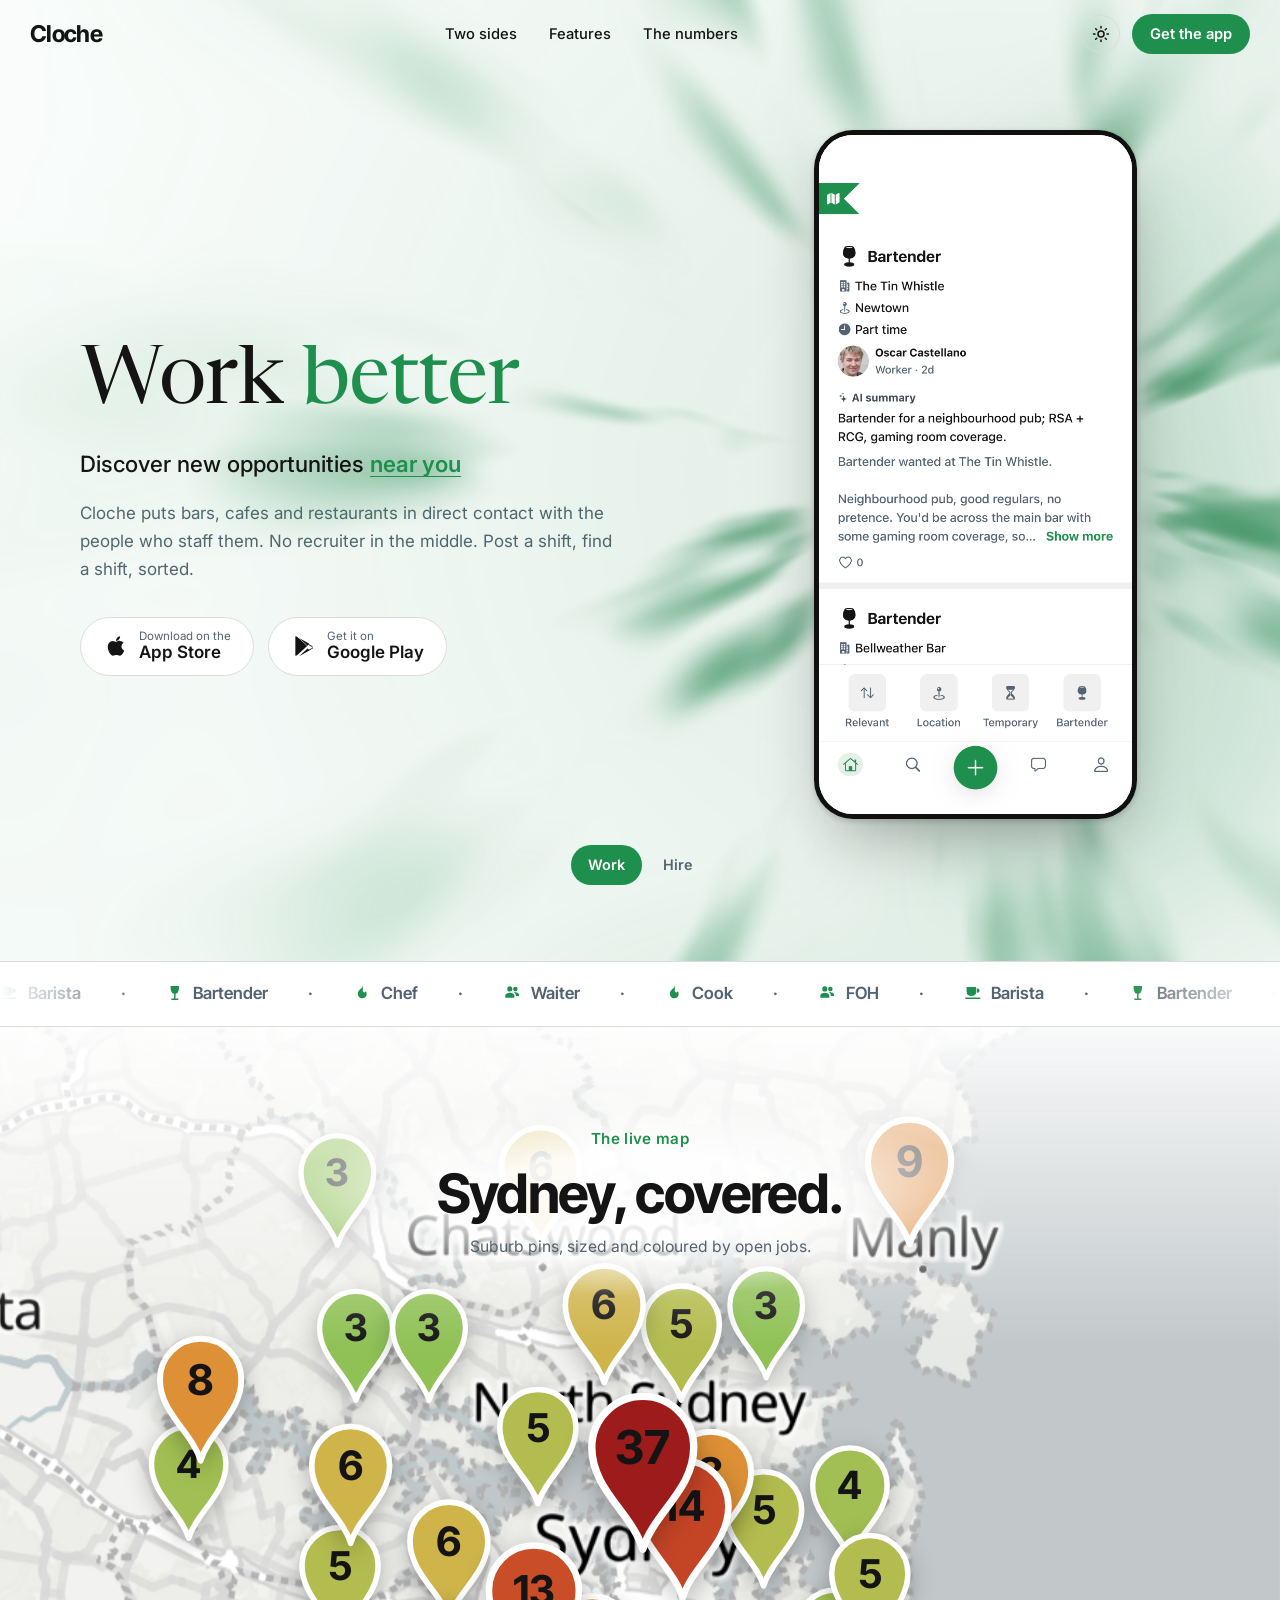
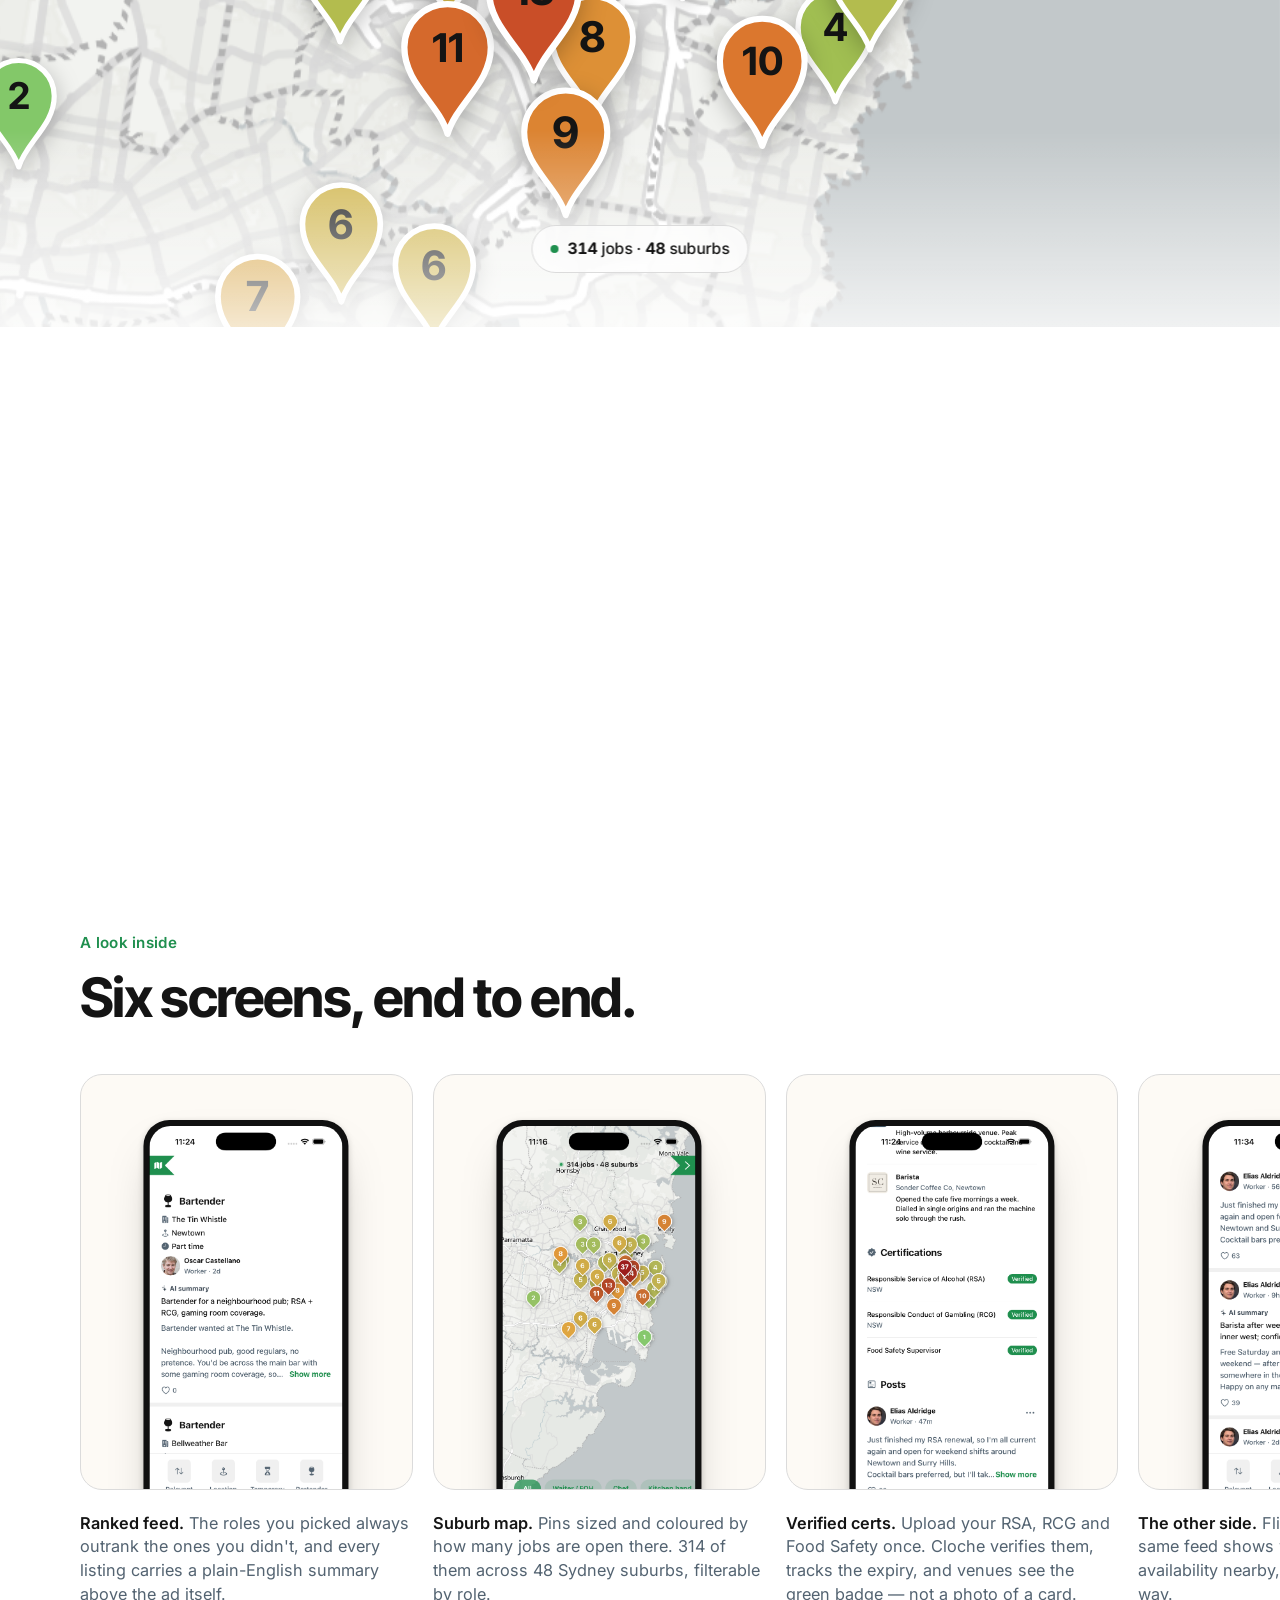
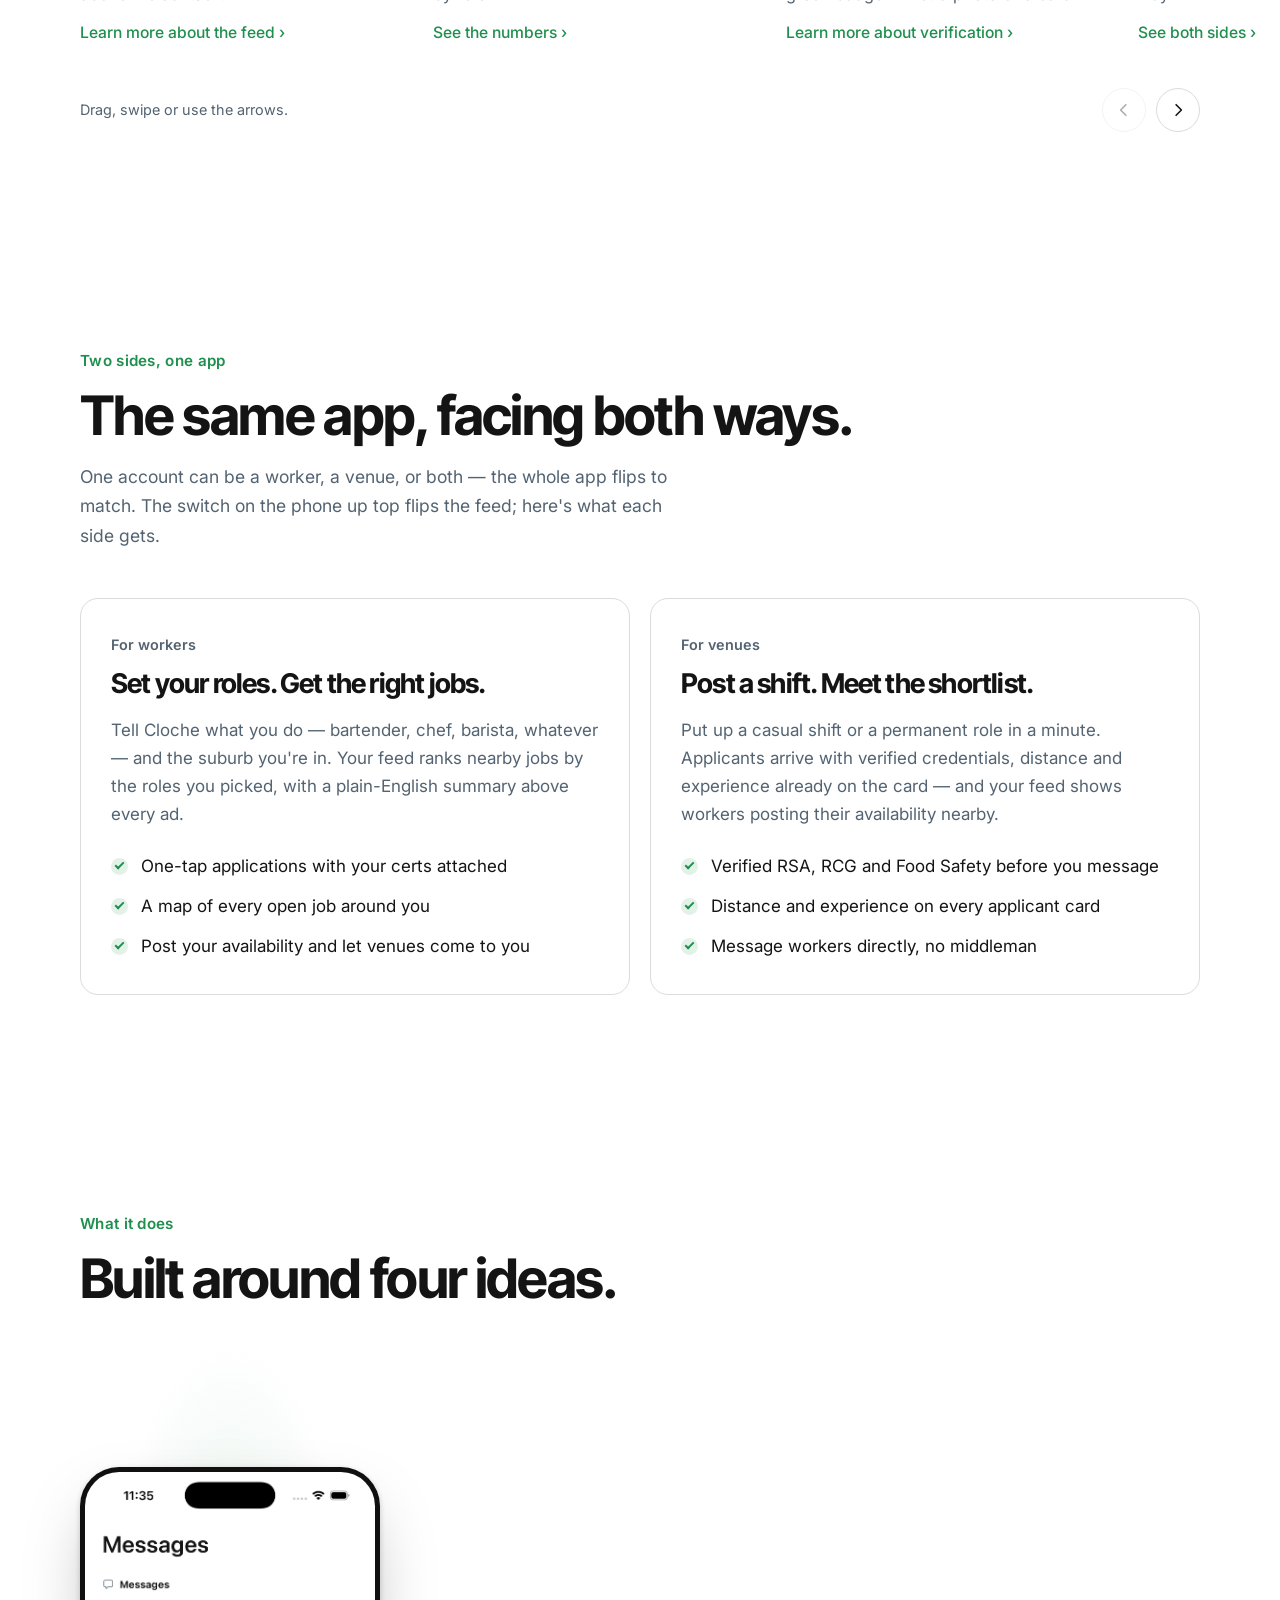
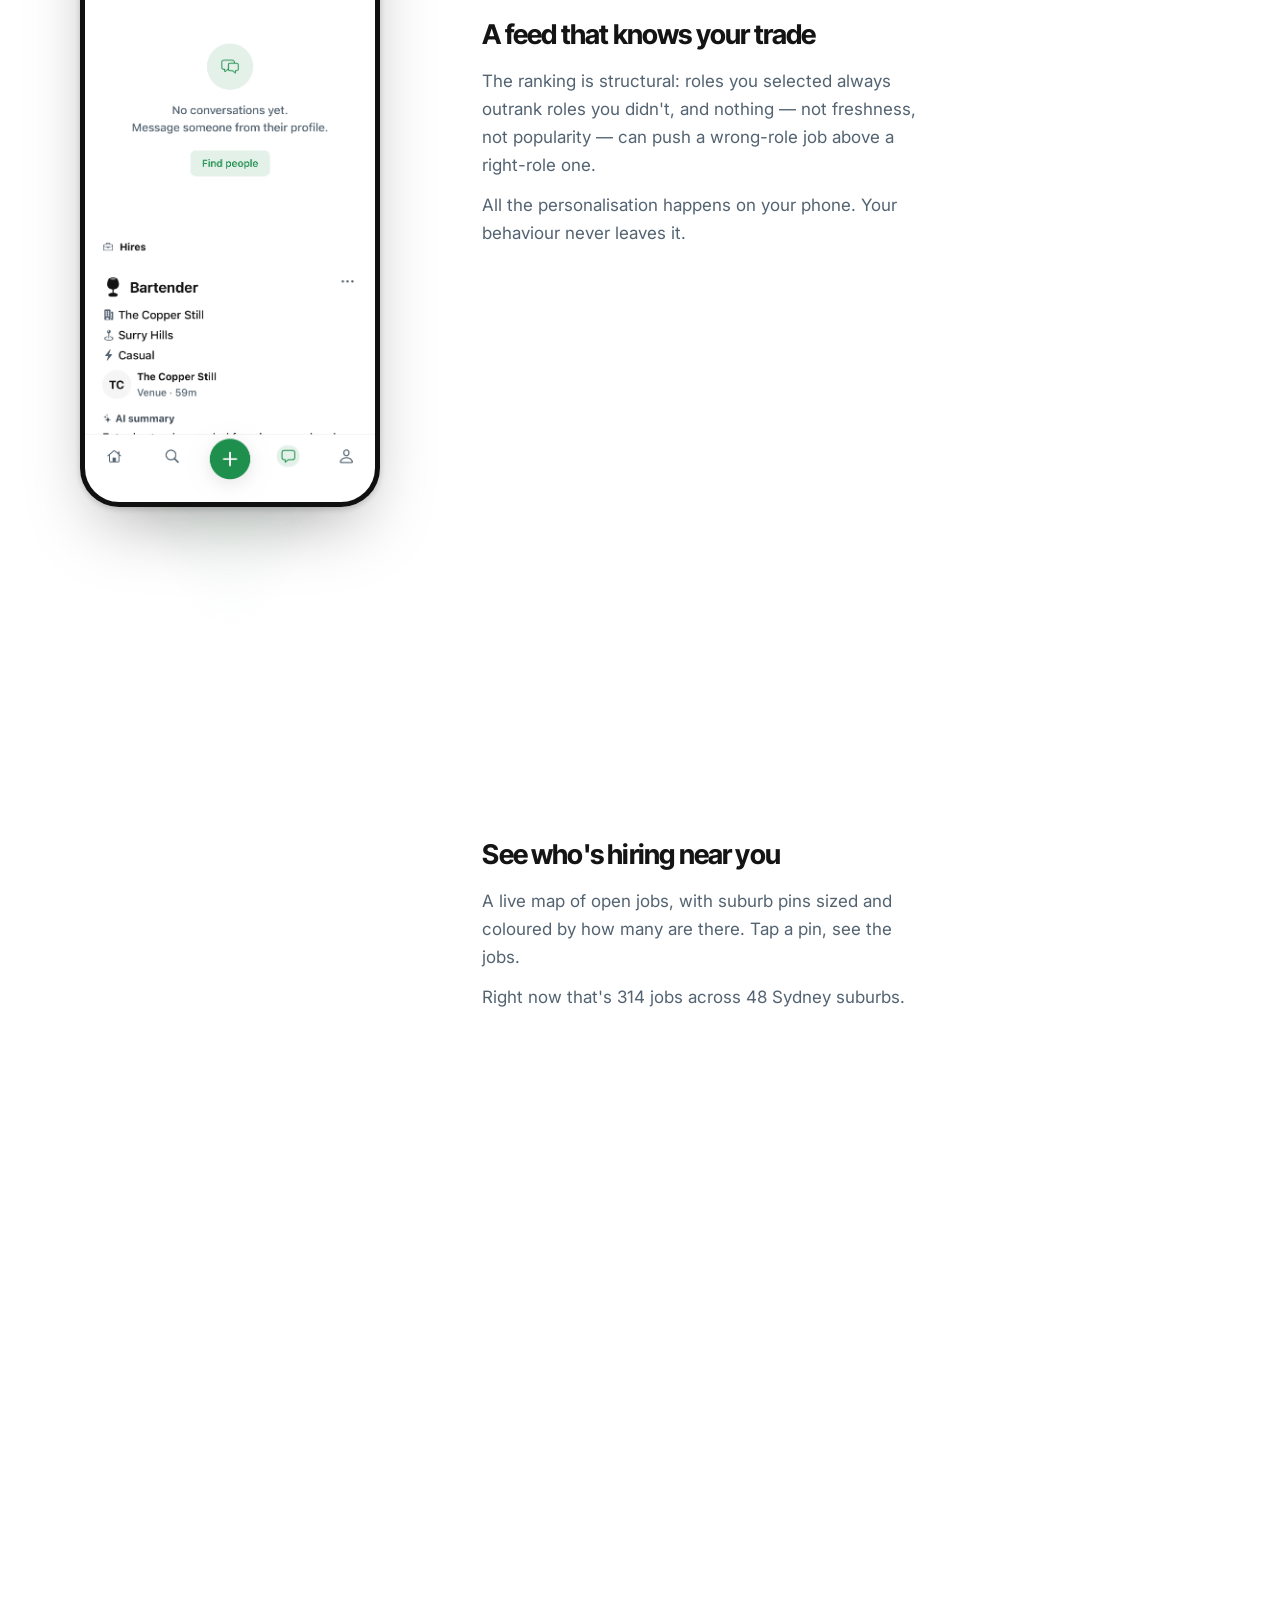
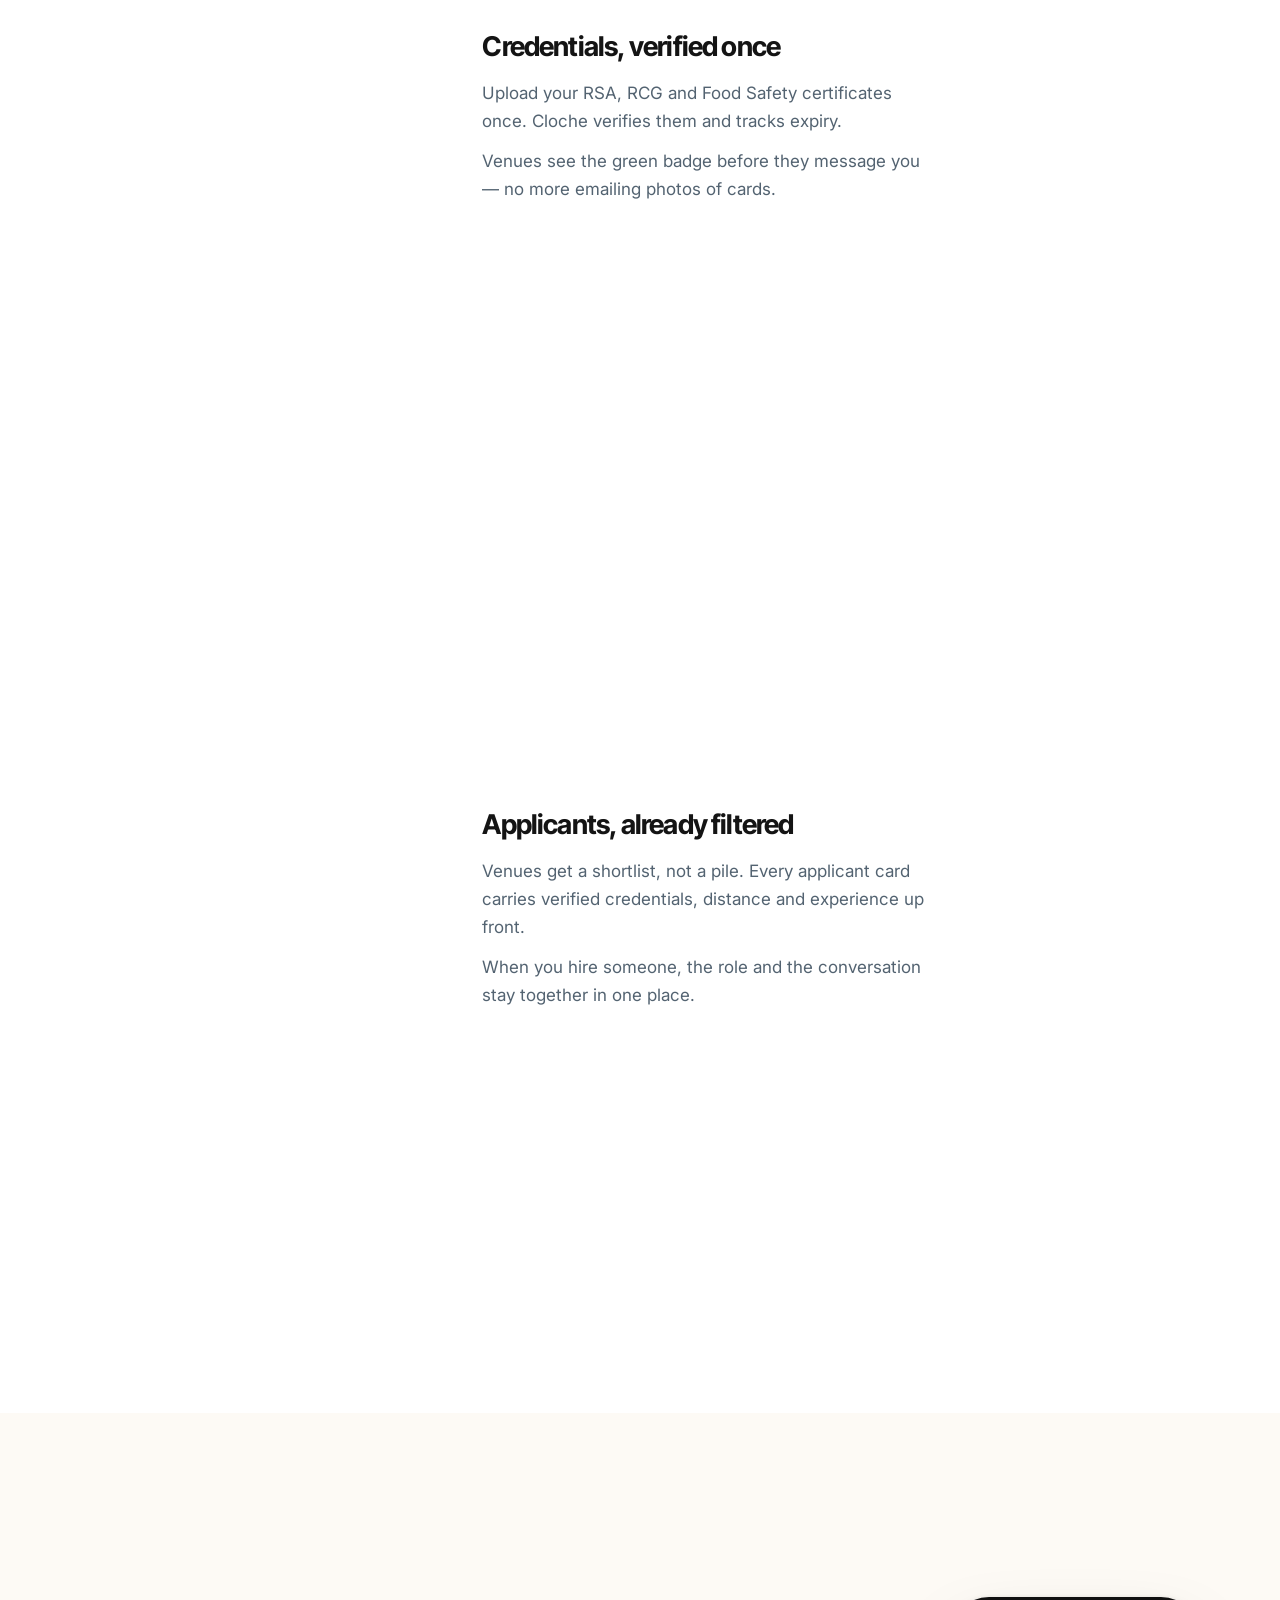
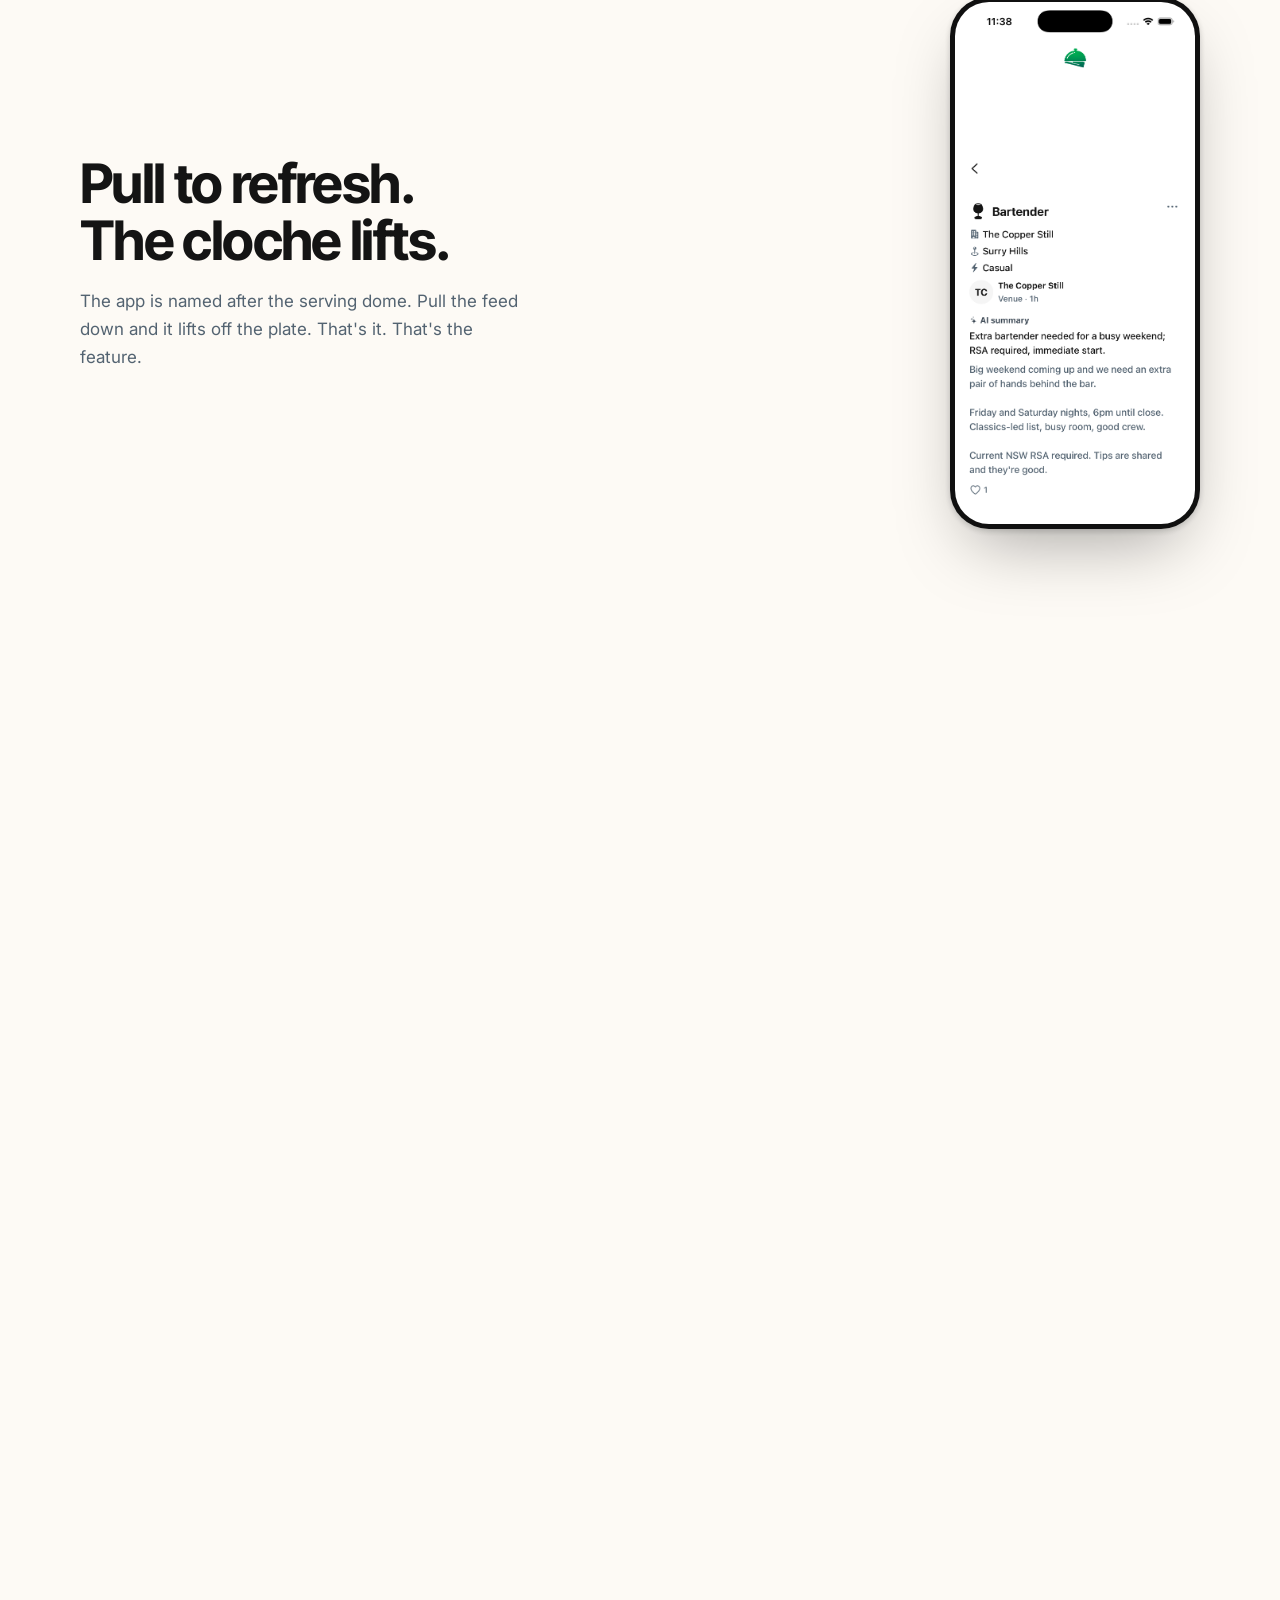
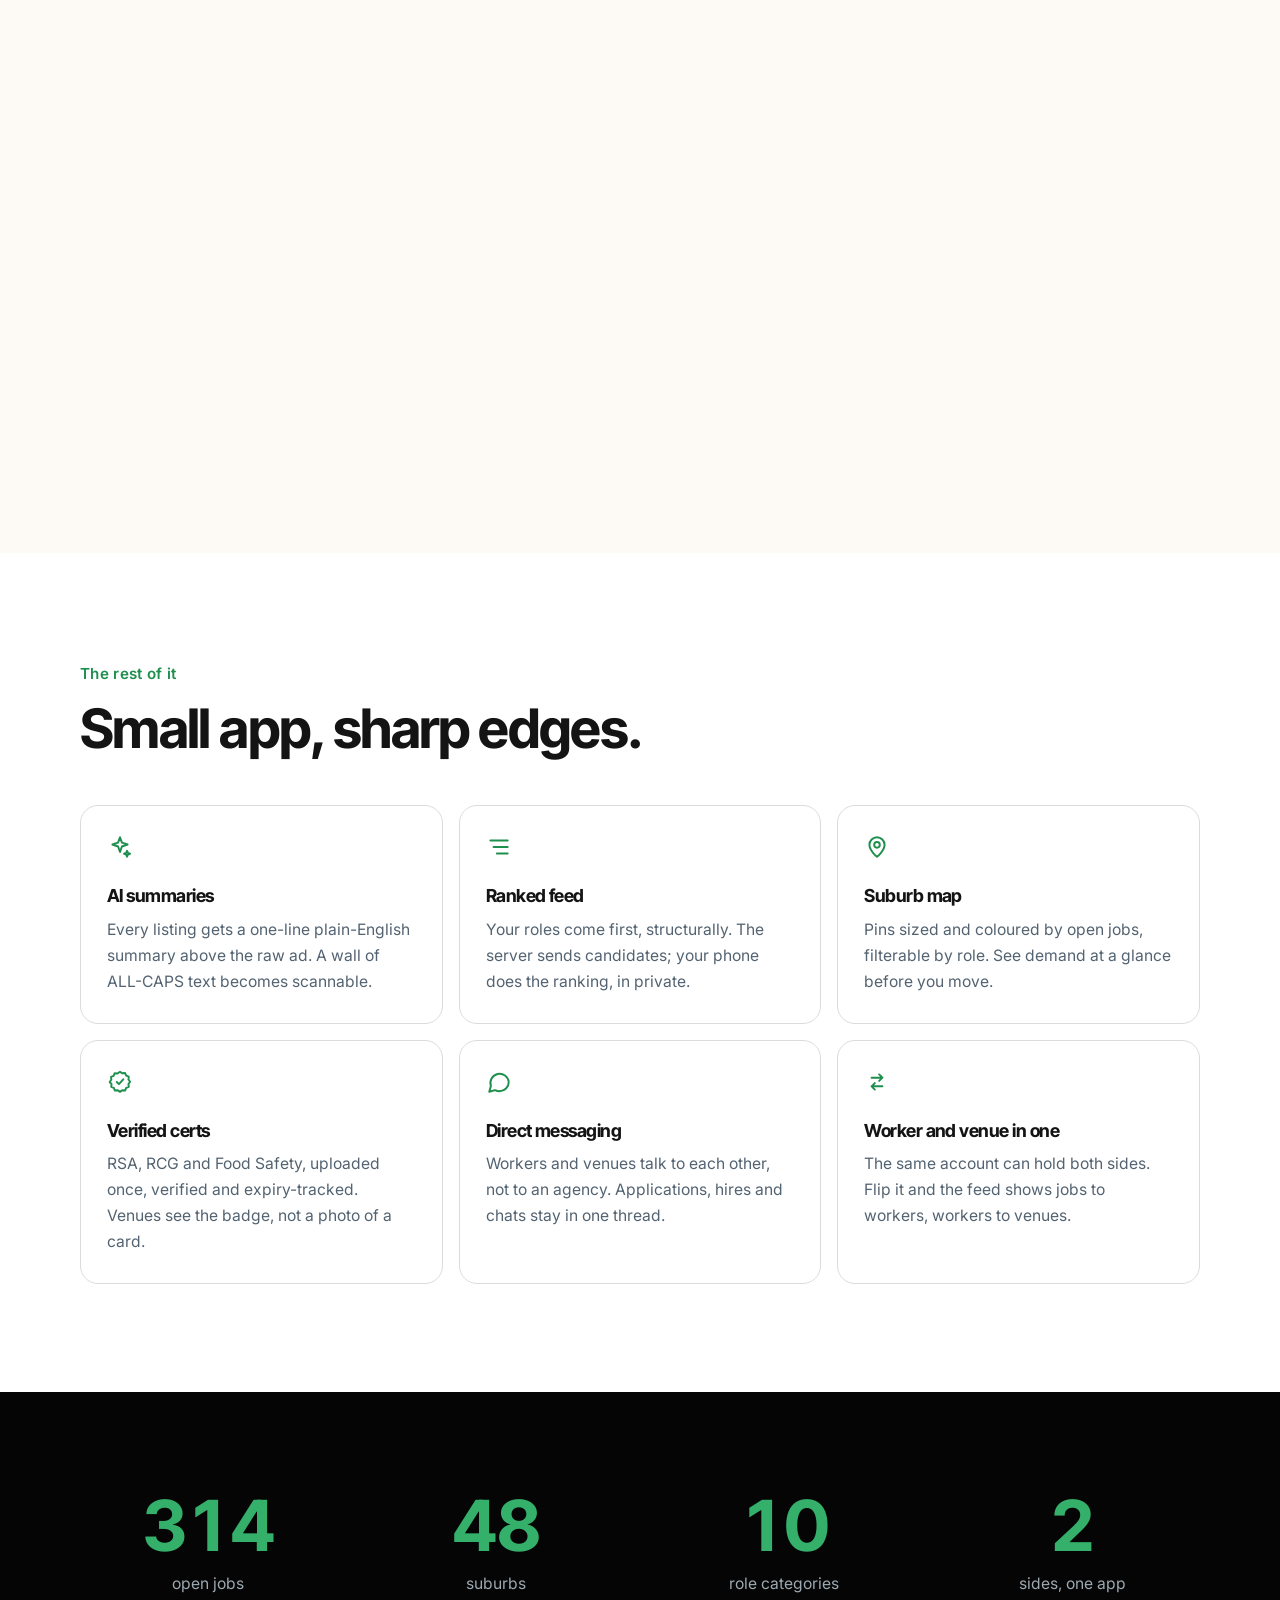
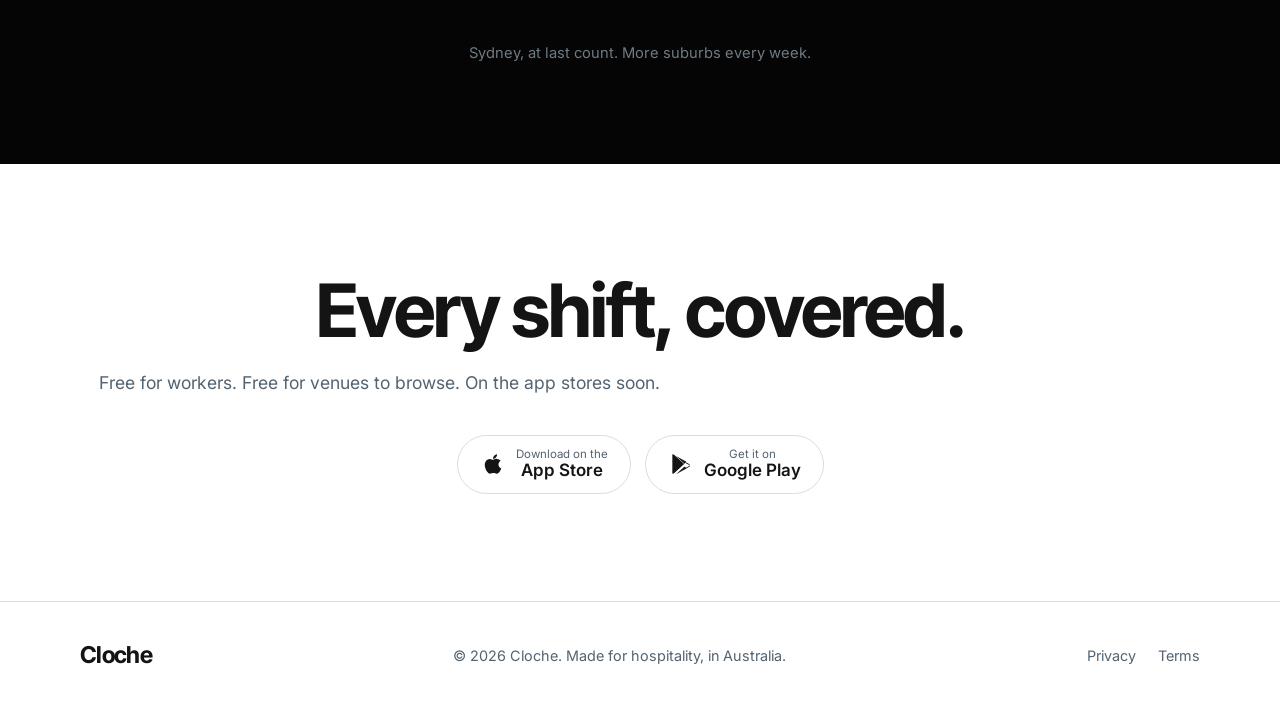
==== commit e892ea75: "slider" ====
--- a/index.html
+++ b/index.html
@@ -432,8 +432,8 @@
               data-work="Work better" data-work-hl="better"
               data-hire="Hire smarter" data-hire-hl="smarter">Work <em class="hl">better</em></h1>
           <p class="hero-sub split-words" data-side-copy data-hl="near you"
-             data-work="Discover open positions near you" data-work-hl="near you"
-             data-hire="Find suitable candidates instantly" data-hire-hl="instantly">Discover open positions <em class="hl">near you</em></p>
+             data-work="Discover new opportunities near you" data-work-hl="near you"
+             data-hire="Find suitable candidates instantly" data-hire-hl="instantly">Discover new opportunities <em class="hl">near you</em></p>
           <p class="hero-detail" data-reveal style="--d: 0.1s;">Cloche puts bars, cafes and restaurants in direct contact with the people who staff them. No recruiter in the middle. Post a shift, find a shift, sorted.</p>
           <div class="hero-ctas" data-reveal style="--d: 0.2s;">
             <a class="btn btn-store magnetic" href="#get">
@@ -482,20 +482,35 @@
       </div>
     </section>
 
-    <!-- ============ ROLE MARQUEE ============ -->
+    <!-- ============ ROLE MARQUEE ============
+         Six roles, each behind the same mark the app puts on its feed filter
+         chips (ROLE_ICON in the app's posts.ts): the cup, the glass, the
+         flame, the pair. Cook shares the chef's flame and FOH shares the
+         waiter's pair because the app's role_category buckets them together —
+         the marquee shows the app's taxonomy, not a second one invented here,
+         so a role reads the same on the site as it does in the feed. -->
     <section class="marquee" aria-label="Roles on Cloche">
       <!-- The group is cloned once in JS (aria-hidden) for a seamless -50% loop -->
       <div class="marquee-track" id="marquee-track">
         <div class="marquee-group">
-          <span>Bartender</span><span aria-hidden="true">·</span>
-          <span>Chef</span><span aria-hidden="true">·</span>
-          <span>Barista</span><span aria-hidden="true">·</span>
-          <span>Kitchen hand</span><span aria-hidden="true">·</span>
-          <span>Waiter / FOH</span><span aria-hidden="true">·</span>
-          <span>Glass collector</span><span aria-hidden="true">·</span>
-          <span>DJ</span><span aria-hidden="true">·</span>
-          <span>Manager</span><span aria-hidden="true">·</span>
-          <span>All-rounder</span><span aria-hidden="true">·</span>
+          <span class="role">
+            <svg class="role-icon" viewBox="0 0 24 24" fill="currentColor" aria-hidden="true"><path d="M3.6 4h12.1a.9.9 0 0 1 .9.9v5.7a5.6 5.6 0 0 1-5.6 5.6H9.2a5.6 5.6 0 0 1-5.6-5.6V4.9A.9.9 0 0 1 3.6 4Zm13.9 2.2h.8a2.9 2.9 0 0 1 0 5.8h-.8Zm-15 12.1h18.9a1 1 0 0 1 0 2H2.5a1 1 0 0 1 0-2Z"/></svg>
+            <span>Barista</span></span><span class="dot" aria-hidden="true">·</span>
+          <span class="role">
+            <svg class="role-icon" viewBox="0 0 24 24" fill="currentColor" aria-hidden="true"><path d="M6.9 2.6h10.2a.8.8 0 0 1 .8.9l-.6 5.1a5.4 5.4 0 0 1-4.3 4.7v6.4h3a1 1 0 0 1 0 2H8a1 1 0 0 1 0-2h3v-6.4a5.4 5.4 0 0 1-4.3-4.7l-.6-5.1a.8.8 0 0 1 .8-.9Z"/></svg>
+            <span>Bartender</span></span><span class="dot" aria-hidden="true">·</span>
+          <span class="role">
+            <svg class="role-icon" viewBox="0 0 24 24" fill="currentColor" aria-hidden="true"><path d="M13.6 1.2c-.2 2.3-1.2 3.6-2.7 5-2 1.9-4.4 3.6-4.4 7 0 3.6 2.6 6.3 6.1 6.3 3.4 0 6-2.6 6-6 0-1.5-.5-2.8-1.2-3.9-.4 1.3-1.2 2-2.1 2-1.2 0-2-1-2-2.6 0-2.8.4-5.3.3-7.8Z"/></svg>
+            <span>Chef</span></span><span class="dot" aria-hidden="true">·</span>
+          <span class="role">
+            <svg class="role-icon" viewBox="0 0 24 24" fill="currentColor" aria-hidden="true"><path d="M16.8 3.6a3.1 3.1 0 1 1 0 6.2 3.1 3.1 0 0 1 0-6.2Zm0 7.6c2.7 0 5 1.5 5 3.3v1.9h-4.5c.1-.4.1-.7.1-1.1 0-1.8-1-3.4-2.5-4.4.6-.1 1.2-.2 1.9-.2ZM9.3 3.2a3.5 3.5 0 1 1 0 7 3.5 3.5 0 0 1 0-7Zm0 8.6c3.2 0 6.2 1.7 6.2 3.8v3H3.1v-3c0-2.1 3-3.8 6.2-3.8Z"/></svg>
+            <span>Waiter</span></span><span class="dot" aria-hidden="true">·</span>
+          <span class="role">
+            <svg class="role-icon" viewBox="0 0 24 24" fill="currentColor" aria-hidden="true"><path d="M13.6 1.2c-.2 2.3-1.2 3.6-2.7 5-2 1.9-4.4 3.6-4.4 7 0 3.6 2.6 6.3 6.1 6.3 3.4 0 6-2.6 6-6 0-1.5-.5-2.8-1.2-3.9-.4 1.3-1.2 2-2.1 2-1.2 0-2-1-2-2.6 0-2.8.4-5.3.3-7.8Z"/></svg>
+            <span>Cook</span></span><span class="dot" aria-hidden="true">·</span>
+          <span class="role">
+            <svg class="role-icon" viewBox="0 0 24 24" fill="currentColor" aria-hidden="true"><path d="M16.8 3.6a3.1 3.1 0 1 1 0 6.2 3.1 3.1 0 0 1 0-6.2Zm0 7.6c2.7 0 5 1.5 5 3.3v1.9h-4.5c.1-.4.1-.7.1-1.1 0-1.8-1-3.4-2.5-4.4.6-.1 1.2-.2 1.9-.2ZM9.3 3.2a3.5 3.5 0 1 1 0 7 3.5 3.5 0 0 1 0-7Zm0 8.6c3.2 0 6.2 1.7 6.2 3.8v3H3.1v-3c0-2.1 3-3.8 6.2-3.8Z"/></svg>
+            <span>FOH</span></span><span class="dot" aria-hidden="true">·</span>
         </div>
       </div>
     </section>
@@ -517,14 +532,13 @@
         </div>
         <div class="map-scrim map-scrim-top" aria-hidden="true"></div>
         <div class="map-scrim map-scrim-bottom" aria-hidden="true"></div>
-        <!-- The wrapper's opacity is scrubbed IN by JS over the back half of
-             the pin shower, so the screen resolves into the words rather than
-             opening on them. The children keep the usual entrance reveal,
-             which is also what shows them under reduced motion. -->
+        <!-- The heading block is persistently visible: no entrance reveal and
+             no scrubbed opacity, so the map is labelled the moment the section
+             comes into view and stays labelled all the way through it. -->
         <div class="map-titles" id="map-titles">
-          <p class="kicker" data-reveal>The live map</p>
-          <h2 id="map-heading" data-reveal>Sydney, covered.</h2>
-          <p class="map-note" data-reveal>Suburb pins, sized and coloured by open jobs.</p>
+          <p class="kicker">The live map</p>
+          <h2 id="map-heading">Sydney, covered.</h2>
+          <p class="map-note">Suburb pins, sized and coloured by open jobs.</p>
         </div>
         <!-- The app's own "314 jobs · 48 suburbs" pill; counts up as pins land -->
         <div class="map-chip" id="map-chip" aria-hidden="true">
--- a/styles.css
+++ b/styles.css
@@ -374,8 +374,13 @@
   gap: 20px;
 }
 .hero-device .device {
-  /* Never taller than the viewport allows (the toggle below needs room too) */
-  width: min(300px, 76vw, calc((100svh - 280px) * 0.52));
+  /* The screenshot is a 402pt phone screen, so the frame's width IS the scale
+     the app's own type renders at — at 300px it was drawn at about 0.75x and
+     the feed copy came out too small to read. The cap is the height the
+     viewport can spare (the toggle below needs room too); 380px is where the
+     screenshot stops gaining and just gets soft. On a ~860px-tall laptop the
+     height term still rules and nothing moves; anything taller grows. */
+  width: min(380px, 76vw, calc((100svh - 280px) * 0.52));
 }
 
 /* The loader hands over with the feed in its pulled-down pose; dropping
@@ -462,9 +467,6 @@
 .hl {
   font-style: normal; /* the static markup uses <em> for no-JS semantics */
   color: var(--accent);
-  /* Mid-run words carry their own trailing space so the mark reads unbroken;
-     inline-block would otherwise collapse it away. */
-  white-space: pre;
 }
 
 /* Headline: the serif carries the emphasis on its own, so the accent is just
@@ -472,10 +474,25 @@
 .hero h1 .hl { color: var(--accent); }
 
 /* Subhead: smaller type needs more than colour to register, so it also gets a
-   soft highlighter wash sitting on the baseline. */
+   rule under it.
+
+   Drawn with text-decoration, which hangs off the baseline. An inset shadow
+   (or a background wash) measures from the bottom of the box instead, and the
+   box here is the whole line box — at the body's 1.55 line-height that put the
+   bar a half-line clear of the descenders, reading as a stray rule under the
+   line rather than a mark on the words. skip-ink off so the y of "you" cuts
+   through it rather than punching a gap.
+
+   Drawn at full accent strength and hairline-thin: a drafting rule under the
+   words, not a highlighter behind them. Tinted down it just read as a smudge
+   at this size — the weight has to come from the line being exact, not soft. */
 .hero-sub .hl {
   font-weight: 600;
-  box-shadow: inset 0 -0.32em 0 var(--accent-soft);
+  text-decoration: underline;
+  text-decoration-color: currentColor;
+  text-decoration-thickness: 0.055em;
+  text-underline-offset: 0.2em;
+  text-decoration-skip-ink: none;
 }
 
 /* Split-word rise: each word sits in an overflow mask and rises into view */
@@ -505,12 +522,27 @@
 /* ---------- Marquee ---------- */
 
 .marquee {
+  position: relative;
   overflow: hidden;
   border-block: 1px solid var(--line);
   padding: 18px 0;
-  -webkit-mask-image: linear-gradient(90deg, transparent, #000 12%, #000 88%, transparent);
-  mask-image: linear-gradient(90deg, transparent, #000 12%, #000 88%, transparent);
-}
+}
+/* The edges fade with two gradients painted over the track, not with a mask
+   on it. A mask has to be re-rasterised against moving content every frame,
+   which on iOS is what turned a steady slide into a stutter — these are two
+   static layers the compositor can leave alone. */
+.marquee::before,
+.marquee::after {
+  content: "";
+  position: absolute;
+  top: 0;
+  bottom: 0;
+  width: 12%;
+  z-index: 1;
+  pointer-events: none;
+}
+.marquee::before { left: 0; background: linear-gradient(90deg, var(--paper), transparent); }
+.marquee::after { right: 0; background: linear-gradient(270deg, var(--paper), transparent); }
 .marquee-track {
   display: flex;
   width: max-content;
@@ -519,11 +551,35 @@
   font-weight: 600;
   font-size: 1.05rem;
   white-space: nowrap;
-  animation: marquee 36s linear infinite;
+  /* Both set by script.js off the measured group width — the fallbacks only
+     ever run with JS off, where there is a single group and nothing to loop */
+  animation: marquee var(--marquee-duration, 30s) linear infinite;
+  /* Its own layer, held for the life of the animation: without it Safari
+     hands the track back to the main thread on every scroll and the loop
+     hitches where the scroll does. */
+  will-change: transform;
+  backface-visibility: hidden;
 }
 /* Two identical groups, each ending in its own gap, make -50% loop cleanly */
-.marquee-group { display: flex; gap: 40px; padding-right: 40px; }
-@keyframes marquee { to { transform: translateX(-50%); } }
+.marquee-group { display: flex; align-items: center; gap: 40px; padding-right: 40px; }
+/* Mark and label ride as one word, so the pair never breaks across the mask */
+.marquee .role { display: inline-flex; align-items: center; gap: 10px; }
+/* Sized off the text, not in px: the mark stays the weight of the word beside
+   it at every breakpoint. Nudged up a hair — the glyphs sit optically low
+   against a cap-height word. */
+.marquee .role-icon {
+  width: 1.05em;
+  height: 1.05em;
+  flex: none;
+  margin-top: -0.08em;
+  color: var(--accent);
+}
+/* Whole pixels, one group wide — see the note in script.js on why a -50% loop
+   seams on iOS. translate3d, so the whole cycle stays on the compositor. */
+@keyframes marquee {
+  from { transform: translate3d(0, 0, 0); }
+  to { transform: translate3d(var(--marquee-shift, 0px), 0, 0); }
+}
 
 /* ---------- Scroll gallery ---------- */
 
@@ -700,11 +756,11 @@
   width: max(100vw, calc(100vh * 0.7012)); /* svh fallback for older Safari */
   width: max(100vw, calc(100svh * 0.7012));
   aspect-ratio: 1206 / 1720;
+  /* JS owns the whole transform — zoom and pan are solved together in px
+     against this box, so the origin has to be its top-left corner and the
+     usual translateX(-50%) is folded into that maths. */
   transform: translateX(-50%);
-  /* The pin band's centre on the image. JS keeps this point mid-viewport on
-     short, wide screens (the image is far taller than a landscape viewport),
-     and the zoom pivots on it so the anchor never drifts. */
-  transform-origin: 50% 39%;
+  transform-origin: 0 0;
   will-change: transform;
 }
 
@@ -788,7 +844,7 @@
   position: absolute;
   left: 50%;
   bottom: max(30px, 6svh);
-  transform: translate(-50%, 12px);
+  transform: translate(-50%, 0);
   display: inline-flex;
   align-items: center;
   gap: 9px;
@@ -802,11 +858,8 @@
   font-size: 0.98rem;
   font-variant-numeric: tabular-nums;
   white-space: nowrap;
-  opacity: 0;
-  transition: opacity 0.4s ease, transform 0.4s var(--ease-out);
   z-index: 6;
 }
-.map-chip.is-on { opacity: 1; transform: translate(-50%, 0); }
 .map-chip b { font-weight: 700; }
 .map-chip-dot {
   width: 8px;
@@ -1194,7 +1247,6 @@
      state — the drop is only ever applied inline by JS) */
   .mapscroll { height: auto; }
   .map-sticky { position: static; }
-  .map-chip { opacity: 1; transform: translate(-50%, 0); transition: none; }
 }
 
 /* ---------- Responsive ---------- */
@@ -1250,11 +1302,19 @@
      The loader zoom and the ambient light both measure the device every time
      they run, so both follow it down here with no extra wiring. */
   .hero {
-    min-height: 100svh;
+    /* iOS Safari's floating address bar hovers over the bottom of the page and
+       svh does not subtract it, so whatever sits on the fold is behind it — on
+       a real phone the bar cut the roles marquee in half. The hero gives up
+       this strip so the marquee lands above the bar instead of under it, and
+       the slack it loses comes off the top, where the headline had air to
+       spare. Padding could not do this: the hero is a full svh tall either
+       way, so only its height moves what follows it up. */
+    --hero-lift: 88px;
+    min-height: calc(100svh - var(--hero-lift));
     align-items: stretch;
     /* Nothing is in the bar until the toggle docks into it, so the copy has
        the top of the screen to itself and starts right at it. */
-    padding: 28px 0 10px;
+    padding: 20px 0 10px;
     /* What the copy above the phone is about to measure — the headline, the
        sub and the store buttons. It scales with the viewport because the type
        does, and it stops where the type's own clamps do. Everything the phone
@@ -1314,11 +1374,13 @@
   /* The phone takes the whole of what the screen has left: everything the
      copy, the toggle and the padding do not need. 0.46 turns the height it
      can have into the width it may be (the screen's 1206/2622 ratio), and the
-     116px is the toggle, the two paddings and ~20px of air under the buttons.
+     112px is the toggle, the two paddings and ~20px of air under the buttons.
+     The lift comes off the same budget, so the strip the marquee shows in is
+     taken out of the phone rather than pushed off the bottom of the screen.
      The +2px is deliberately shy of the frame's own 5px of bezel, so the
      phone always lands a little inside its allowance rather than on it. */
   .hero-device .device {
-    width: max(120px, min(300px, 74vw, calc((100svh - var(--copy-block) - 116px) * 0.46 + 2px)));
+    width: max(120px, min(300px, 74vw, calc((100svh - var(--hero-lift) - var(--copy-block) - 112px) * 0.46 + 2px)));
   }
 
   .sides-columns { grid-template-columns: 1fr; }
--- a/styles.css
+++ b/styles.css
@@ -374,8 +374,13 @@
   gap: 20px;
 }
 .hero-device .device {
-  /* Never taller than the viewport allows (the toggle below needs room too) */
-  width: min(300px, 76vw, calc((100svh - 280px) * 0.52));
+  /* The screenshot is a 402pt phone screen, so the frame's width IS the scale
+     the app's own type renders at — at 300px it was drawn at about 0.75x and
+     the feed copy came out too small to read. The cap is the height the
+     viewport can spare (the toggle below needs room too); 380px is where the
+     screenshot stops gaining and just gets soft. On a ~860px-tall laptop the
+     height term still rules and nothing moves; anything taller grows. */
+  width: min(380px, 76vw, calc((100svh - 280px) * 0.52));
 }
 
 /* The loader hands over with the feed in its pulled-down pose; dropping
@@ -462,9 +467,6 @@
 .hl {
   font-style: normal; /* the static markup uses <em> for no-JS semantics */
   color: var(--accent);
-  /* Mid-run words carry their own trailing space so the mark reads unbroken;
-     inline-block would otherwise collapse it away. */
-  white-space: pre;
 }
 
 /* Headline: the serif carries the emphasis on its own, so the accent is just
@@ -472,10 +474,25 @@
 .hero h1 .hl { color: var(--accent); }
 
 /* Subhead: smaller type needs more than colour to register, so it also gets a
-   soft highlighter wash sitting on the baseline. */
+   rule under it.
+
+   Drawn with text-decoration, which hangs off the baseline. An inset shadow
+   (or a background wash) measures from the bottom of the box instead, and the
+   box here is the whole line box — at the body's 1.55 line-height that put the
+   bar a half-line clear of the descenders, reading as a stray rule under the
+   line rather than a mark on the words. skip-ink off so the y of "you" cuts
+   through it rather than punching a gap.
+
+   Drawn at full accent strength and hairline-thin: a drafting rule under the
+   words, not a highlighter behind them. Tinted down it just read as a smudge
+   at this size — the weight has to come from the line being exact, not soft. */
 .hero-sub .hl {
   font-weight: 600;
-  box-shadow: inset 0 -0.32em 0 var(--accent-soft);
+  text-decoration: underline;
+  text-decoration-color: currentColor;
+  text-decoration-thickness: 0.055em;
+  text-underline-offset: 0.2em;
+  text-decoration-skip-ink: none;
 }
 
 /* Split-word rise: each word sits in an overflow mask and rises into view */
@@ -505,12 +522,27 @@
 /* ---------- Marquee ---------- */
 
 .marquee {
+  position: relative;
   overflow: hidden;
   border-block: 1px solid var(--line);
   padding: 18px 0;
-  -webkit-mask-image: linear-gradient(90deg, transparent, #000 12%, #000 88%, transparent);
-  mask-image: linear-gradient(90deg, transparent, #000 12%, #000 88%, transparent);
-}
+}
+/* The edges fade with two gradients painted over the track, not with a mask
+   on it. A mask has to be re-rasterised against moving content every frame,
+   which on iOS is what turned a steady slide into a stutter — these are two
+   static layers the compositor can leave alone. */
+.marquee::before,
+.marquee::after {
+  content: "";
+  position: absolute;
+  top: 0;
+  bottom: 0;
+  width: 12%;
+  z-index: 1;
+  pointer-events: none;
+}
+.marquee::before { left: 0; background: linear-gradient(90deg, var(--paper), transparent); }
+.marquee::after { right: 0; background: linear-gradient(270deg, var(--paper), transparent); }
 .marquee-track {
   display: flex;
   width: max-content;
@@ -519,11 +551,35 @@
   font-weight: 600;
   font-size: 1.05rem;
   white-space: nowrap;
-  animation: marquee 36s linear infinite;
+  /* Both set by script.js off the measured group width — the fallbacks only
+     ever run with JS off, where there is a single group and nothing to loop */
+  animation: marquee var(--marquee-duration, 30s) linear infinite;
+  /* Its own layer, held for the life of the animation: without it Safari
+     hands the track back to the main thread on every scroll and the loop
+     hitches where the scroll does. */
+  will-change: transform;
+  backface-visibility: hidden;
 }
 /* Two identical groups, each ending in its own gap, make -50% loop cleanly */
-.marquee-group { display: flex; gap: 40px; padding-right: 40px; }
-@keyframes marquee { to { transform: translateX(-50%); } }
+.marquee-group { display: flex; align-items: center; gap: 40px; padding-right: 40px; }
+/* Mark and label ride as one word, so the pair never breaks across the mask */
+.marquee .role { display: inline-flex; align-items: center; gap: 10px; }
+/* Sized off the text, not in px: the mark stays the weight of the word beside
+   it at every breakpoint. Nudged up a hair — the glyphs sit optically low
+   against a cap-height word. */
+.marquee .role-icon {
+  width: 1.05em;
+  height: 1.05em;
+  flex: none;
+  margin-top: -0.08em;
+  color: var(--accent);
+}
+/* Whole pixels, one group wide — see the note in script.js on why a -50% loop
+   seams on iOS. translate3d, so the whole cycle stays on the compositor. */
+@keyframes marquee {
+  from { transform: translate3d(0, 0, 0); }
+  to { transform: translate3d(var(--marquee-shift, 0px), 0, 0); }
+}
 
 /* ---------- Scroll gallery ---------- */
 
@@ -700,11 +756,11 @@
   width: max(100vw, calc(100vh * 0.7012)); /* svh fallback for older Safari */
   width: max(100vw, calc(100svh * 0.7012));
   aspect-ratio: 1206 / 1720;
+  /* JS owns the whole transform — zoom and pan are solved together in px
+     against this box, so the origin has to be its top-left corner and the
+     usual translateX(-50%) is folded into that maths. */
   transform: translateX(-50%);
-  /* The pin band's centre on the image. JS keeps this point mid-viewport on
-     short, wide screens (the image is far taller than a landscape viewport),
-     and the zoom pivots on it so the anchor never drifts. */
-  transform-origin: 50% 39%;
+  transform-origin: 0 0;
   will-change: transform;
 }
 
@@ -788,7 +844,7 @@
   position: absolute;
   left: 50%;
   bottom: max(30px, 6svh);
-  transform: translate(-50%, 12px);
+  transform: translate(-50%, 0);
   display: inline-flex;
   align-items: center;
   gap: 9px;
@@ -802,11 +858,8 @@
   font-size: 0.98rem;
   font-variant-numeric: tabular-nums;
   white-space: nowrap;
-  opacity: 0;
-  transition: opacity 0.4s ease, transform 0.4s var(--ease-out);
   z-index: 6;
 }
-.map-chip.is-on { opacity: 1; transform: translate(-50%, 0); }
 .map-chip b { font-weight: 700; }
 .map-chip-dot {
   width: 8px;
@@ -1194,7 +1247,6 @@
      state — the drop is only ever applied inline by JS) */
   .mapscroll { height: auto; }
   .map-sticky { position: static; }
-  .map-chip { opacity: 1; transform: translate(-50%, 0); transition: none; }
 }
 
 /* ---------- Responsive ---------- */
@@ -1250,11 +1302,19 @@
      The loader zoom and the ambient light both measure the device every time
      they run, so both follow it down here with no extra wiring. */
   .hero {
-    min-height: 100svh;
+    /* iOS Safari's floating address bar hovers over the bottom of the page and
+       svh does not subtract it, so whatever sits on the fold is behind it — on
+       a real phone the bar cut the roles marquee in half. The hero gives up
+       this strip so the marquee lands above the bar instead of under it, and
+       the slack it loses comes off the top, where the headline had air to
+       spare. Padding could not do this: the hero is a full svh tall either
+       way, so only its height moves what follows it up. */
+    --hero-lift: 88px;
+    min-height: calc(100svh - var(--hero-lift));
     align-items: stretch;
     /* Nothing is in the bar until the toggle docks into it, so the copy has
        the top of the screen to itself and starts right at it. */
-    padding: 28px 0 10px;
+    padding: 20px 0 10px;
     /* What the copy above the phone is about to measure — the headline, the
        sub and the store buttons. It scales with the viewport because the type
        does, and it stops where the type's own clamps do. Everything the phone
@@ -1314,11 +1374,13 @@
   /* The phone takes the whole of what the screen has left: everything the
      copy, the toggle and the padding do not need. 0.46 turns the height it
      can have into the width it may be (the screen's 1206/2622 ratio), and the
-     116px is the toggle, the two paddings and ~20px of air under the buttons.
+     112px is the toggle, the two paddings and ~20px of air under the buttons.
+     The lift comes off the same budget, so the strip the marquee shows in is
+     taken out of the phone rather than pushed off the bottom of the screen.
      The +2px is deliberately shy of the frame's own 5px of bezel, so the
      phone always lands a little inside its allowance rather than on it. */
   .hero-device .device {
-    width: max(120px, min(300px, 74vw, calc((100svh - var(--copy-block) - 116px) * 0.46 + 2px)));
+    width: max(120px, min(300px, 74vw, calc((100svh - var(--hero-lift) - var(--copy-block) - 112px) * 0.46 + 2px)));
   }
 
   .sides-columns { grid-template-columns: 1fr; }
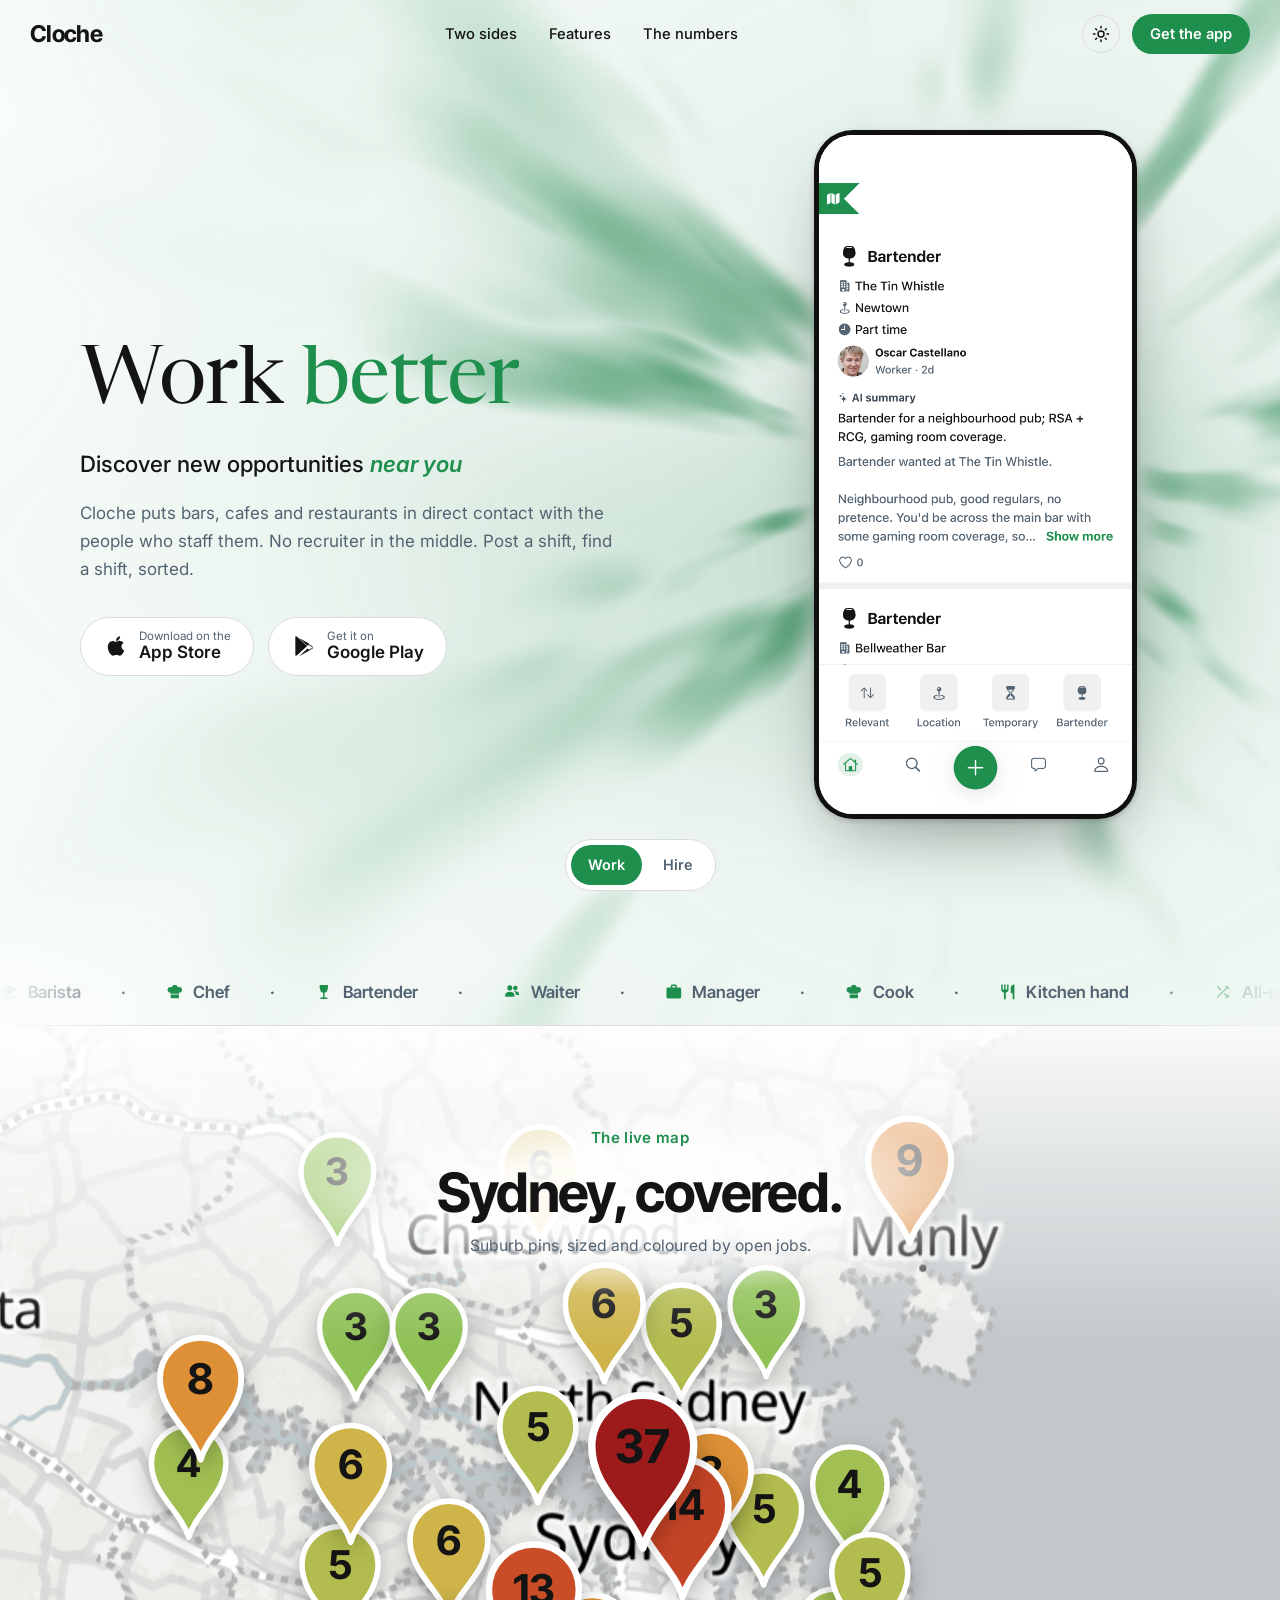
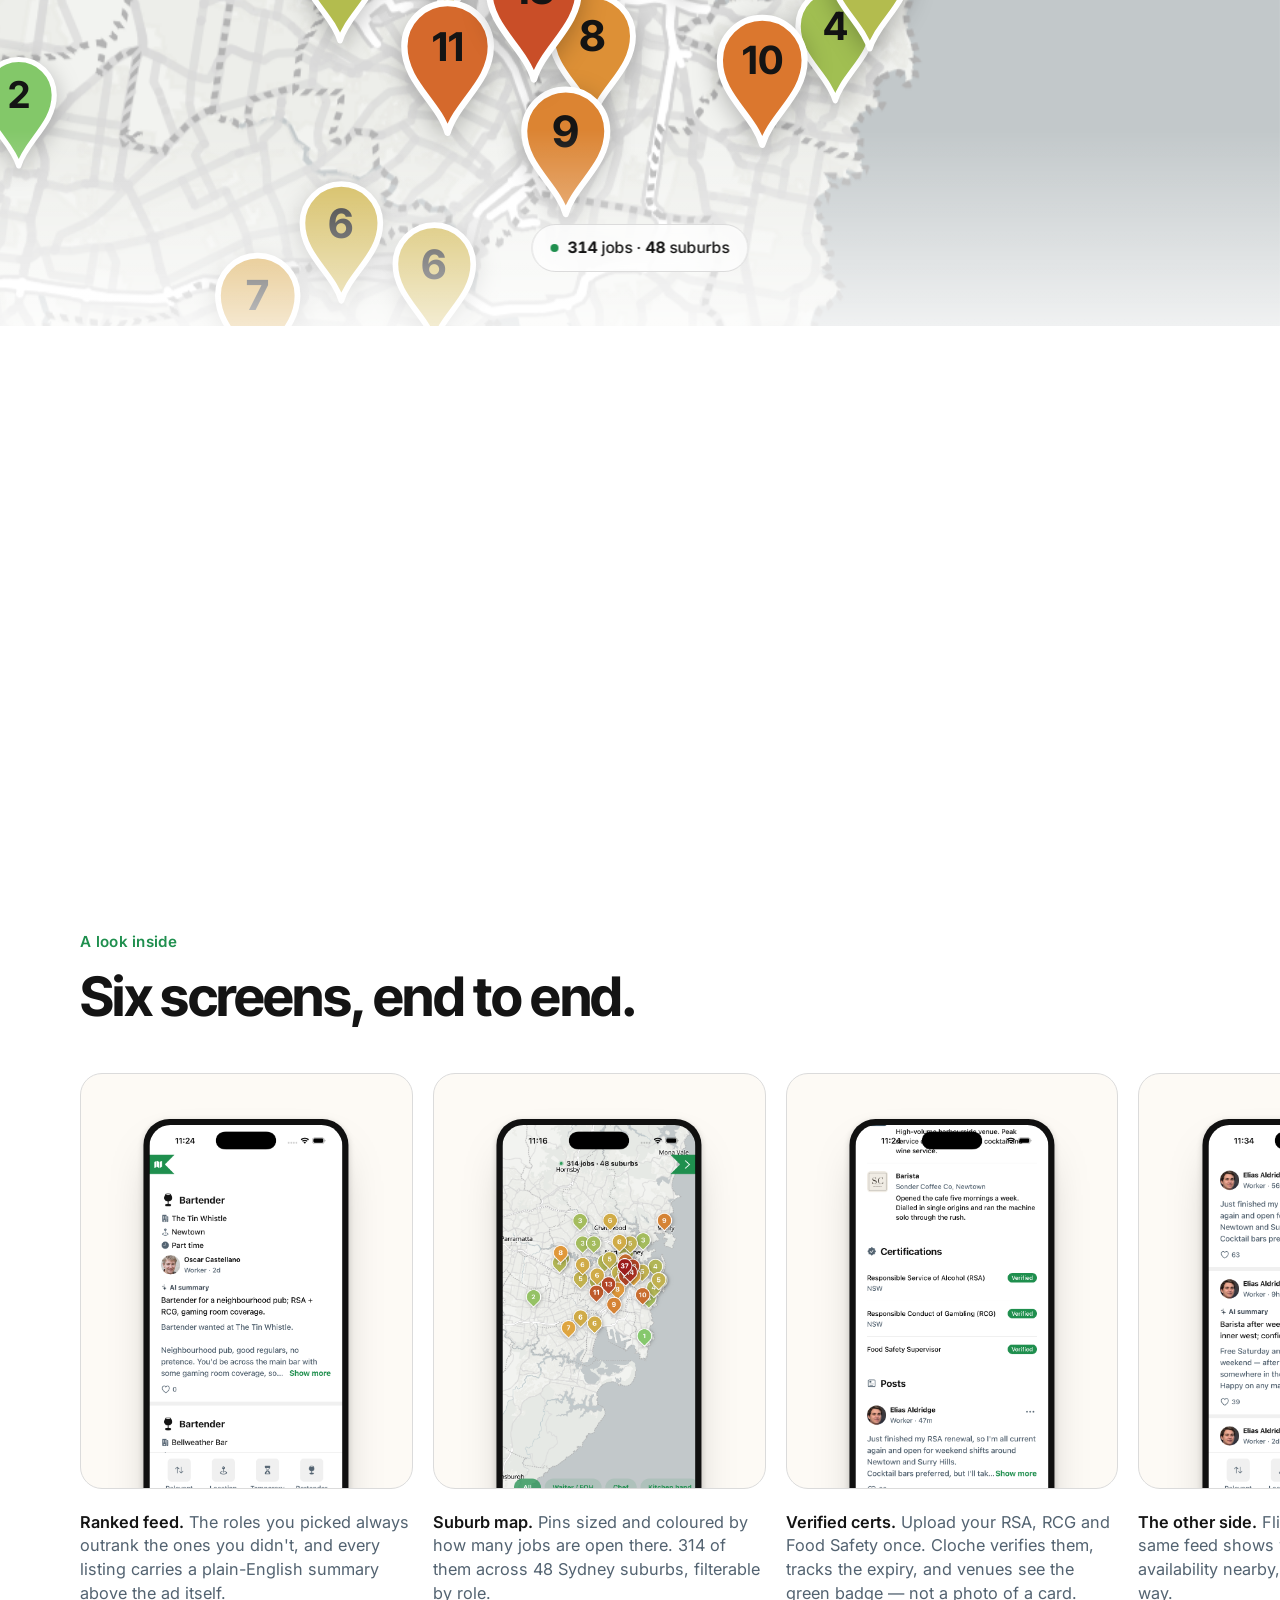
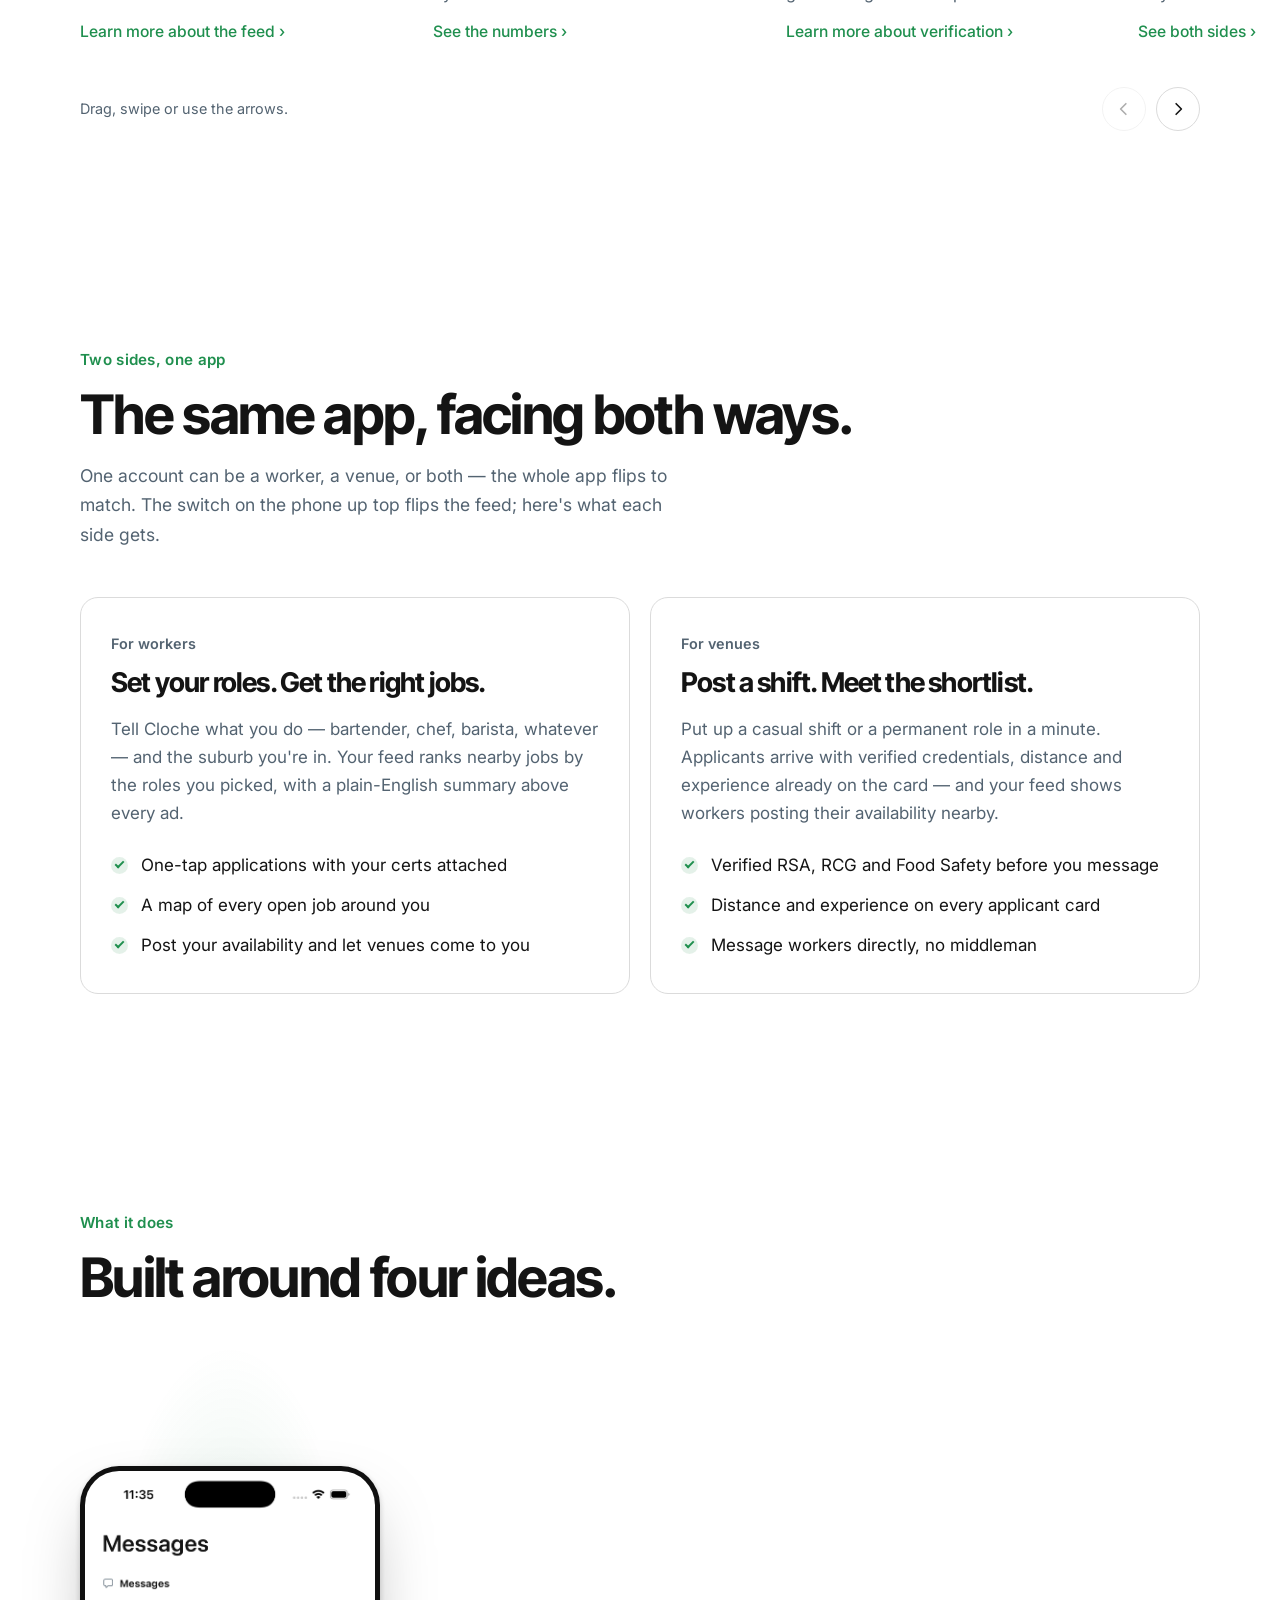
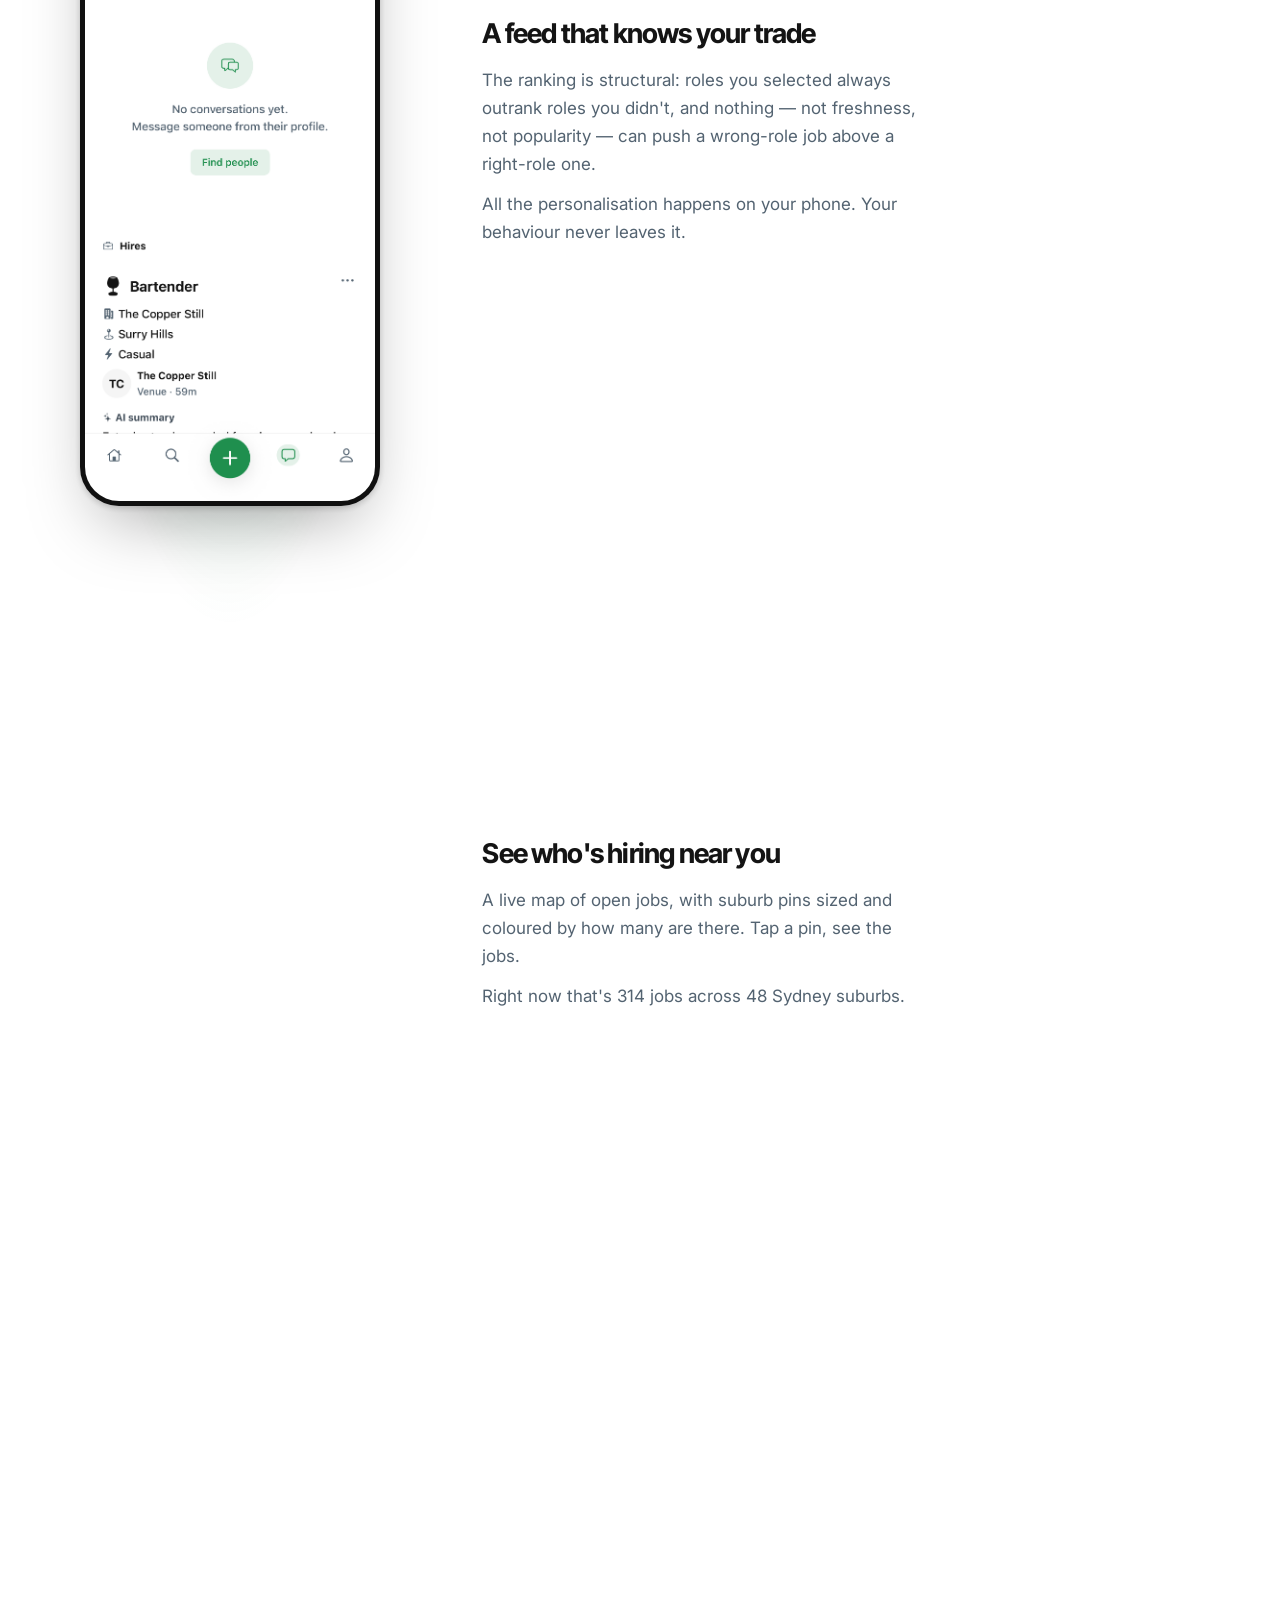
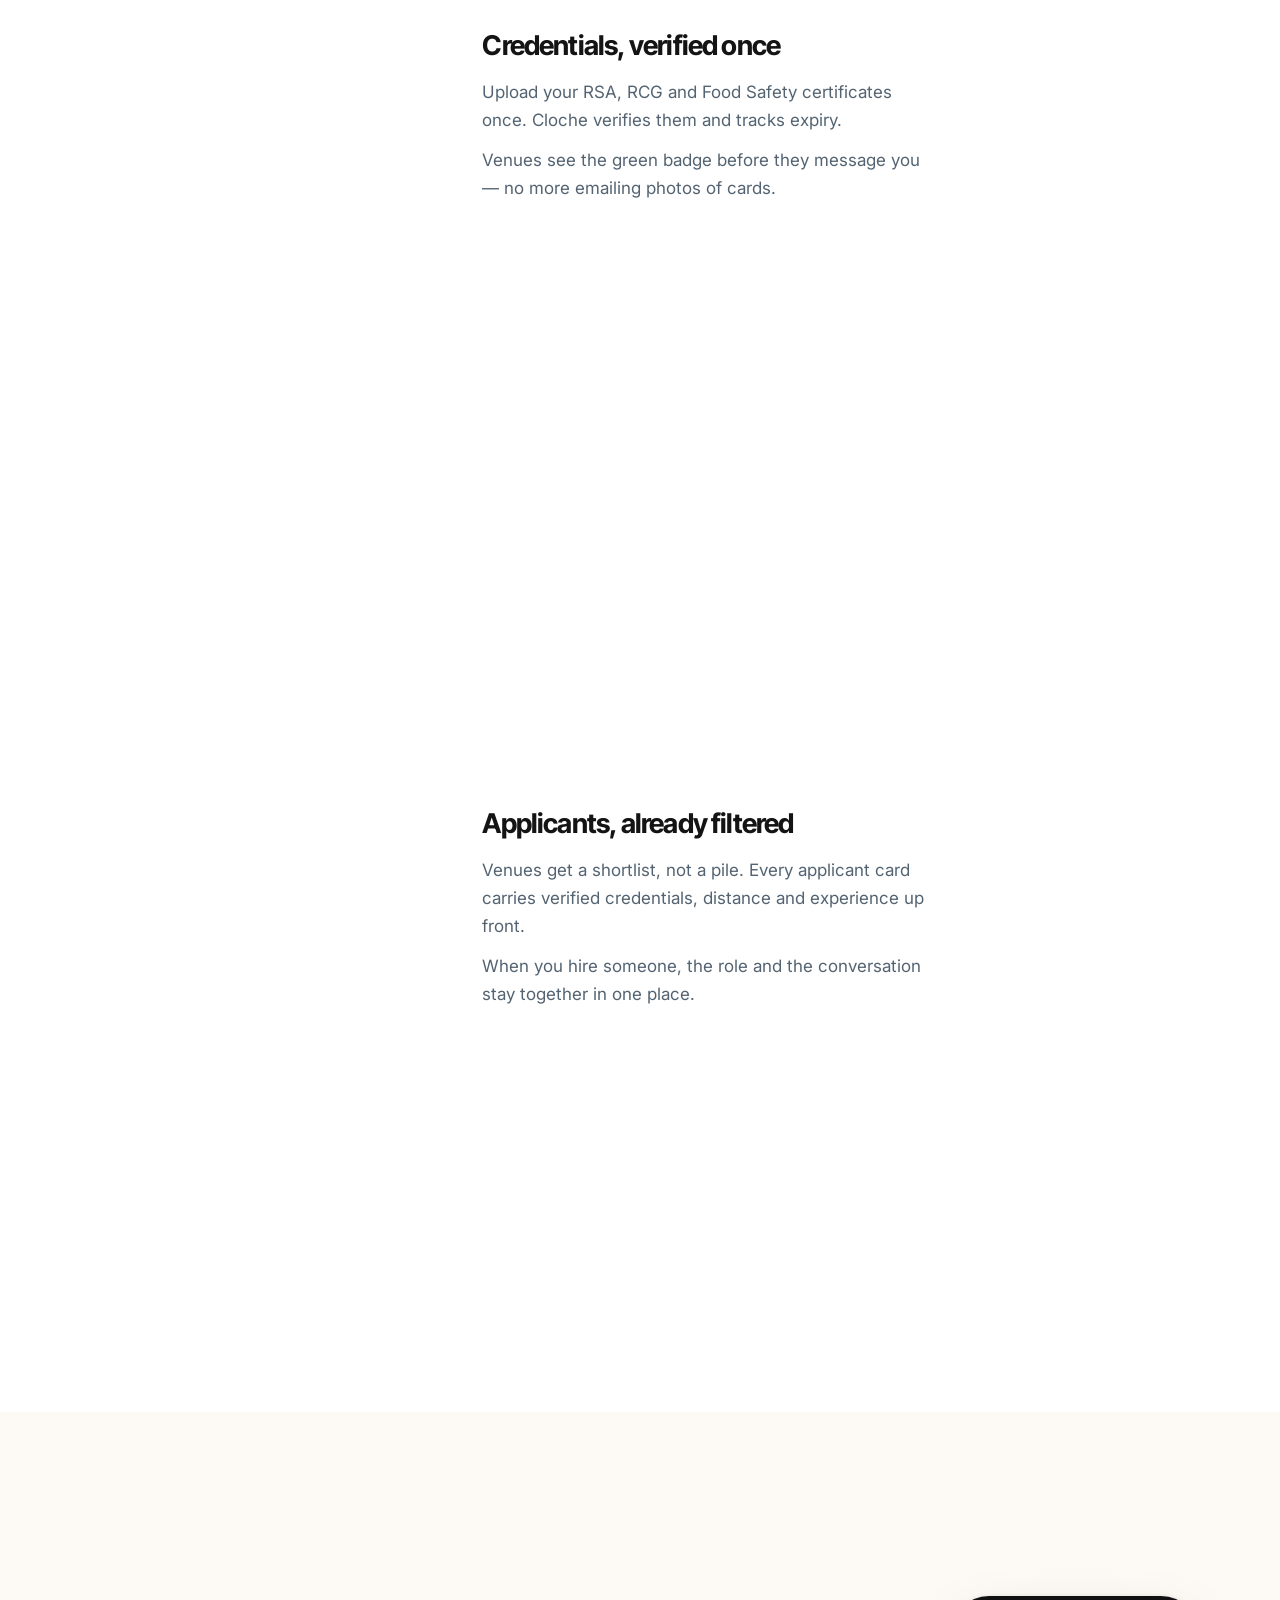
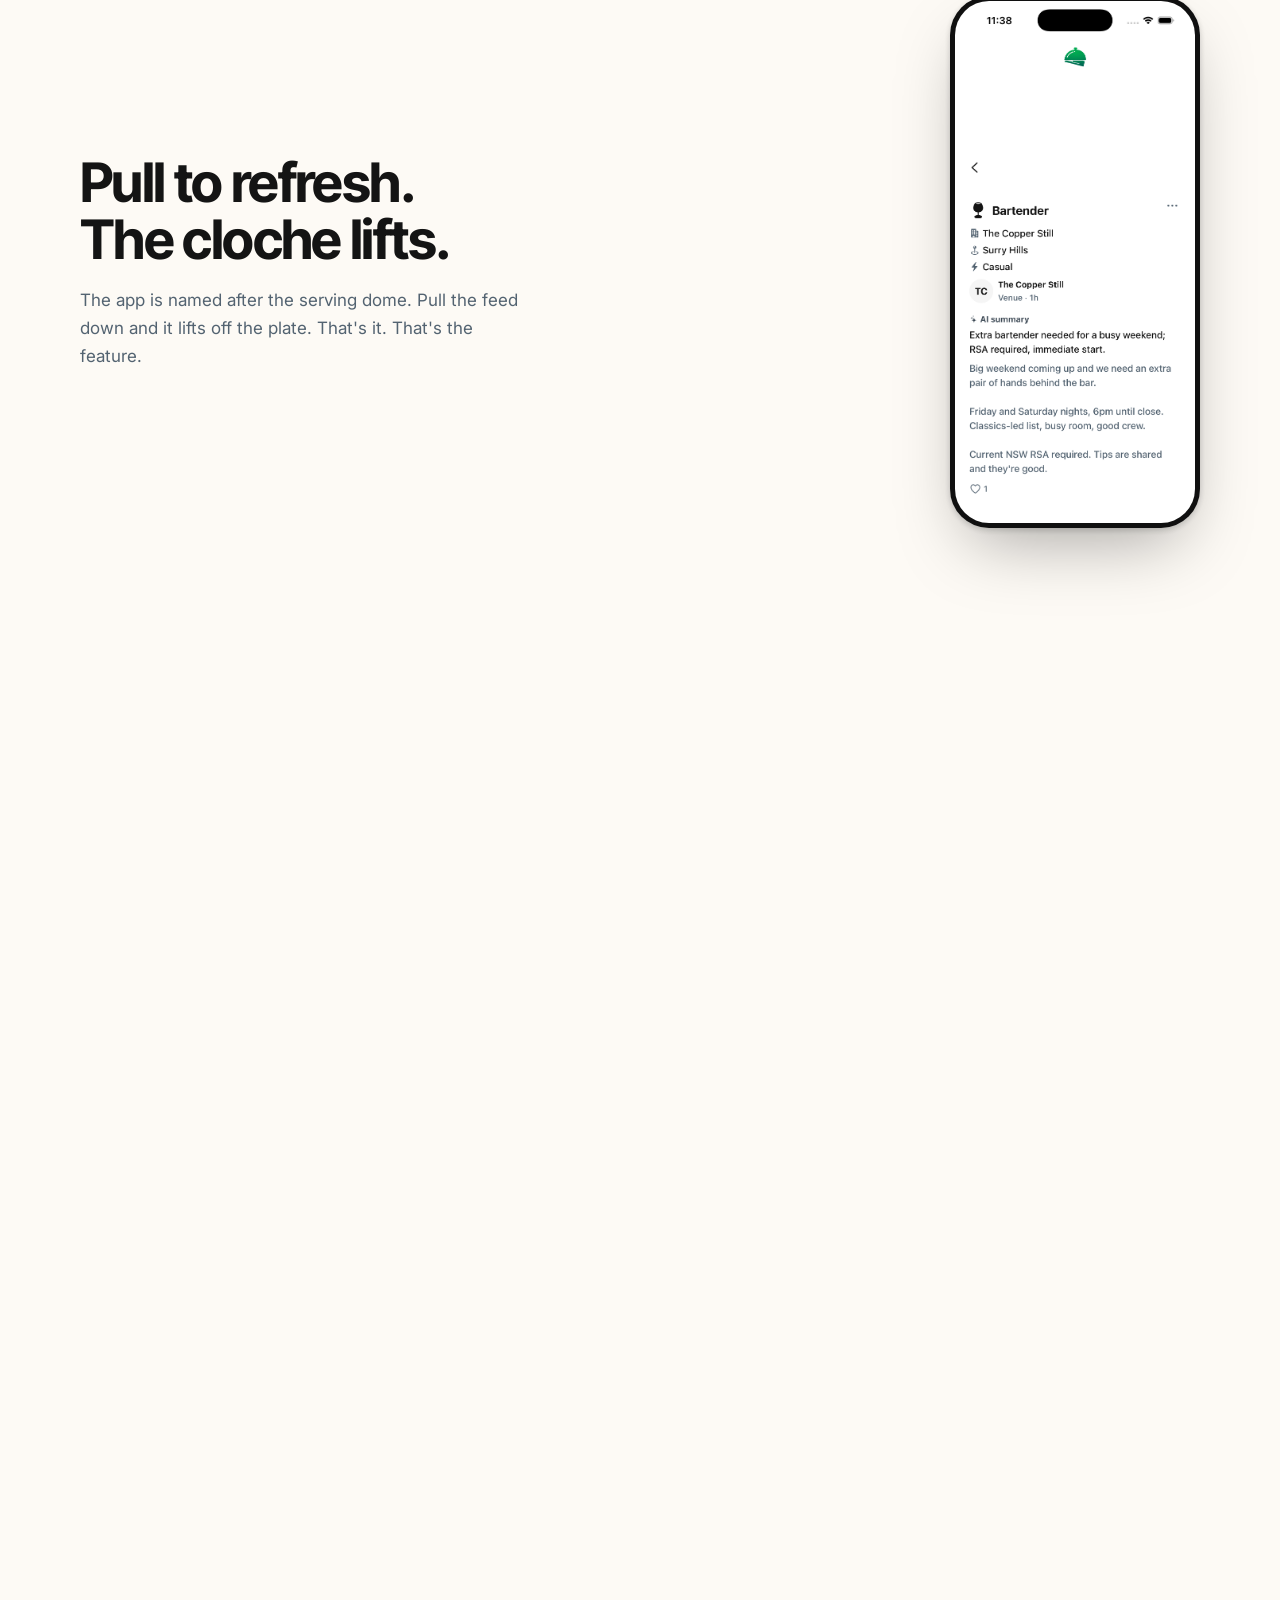
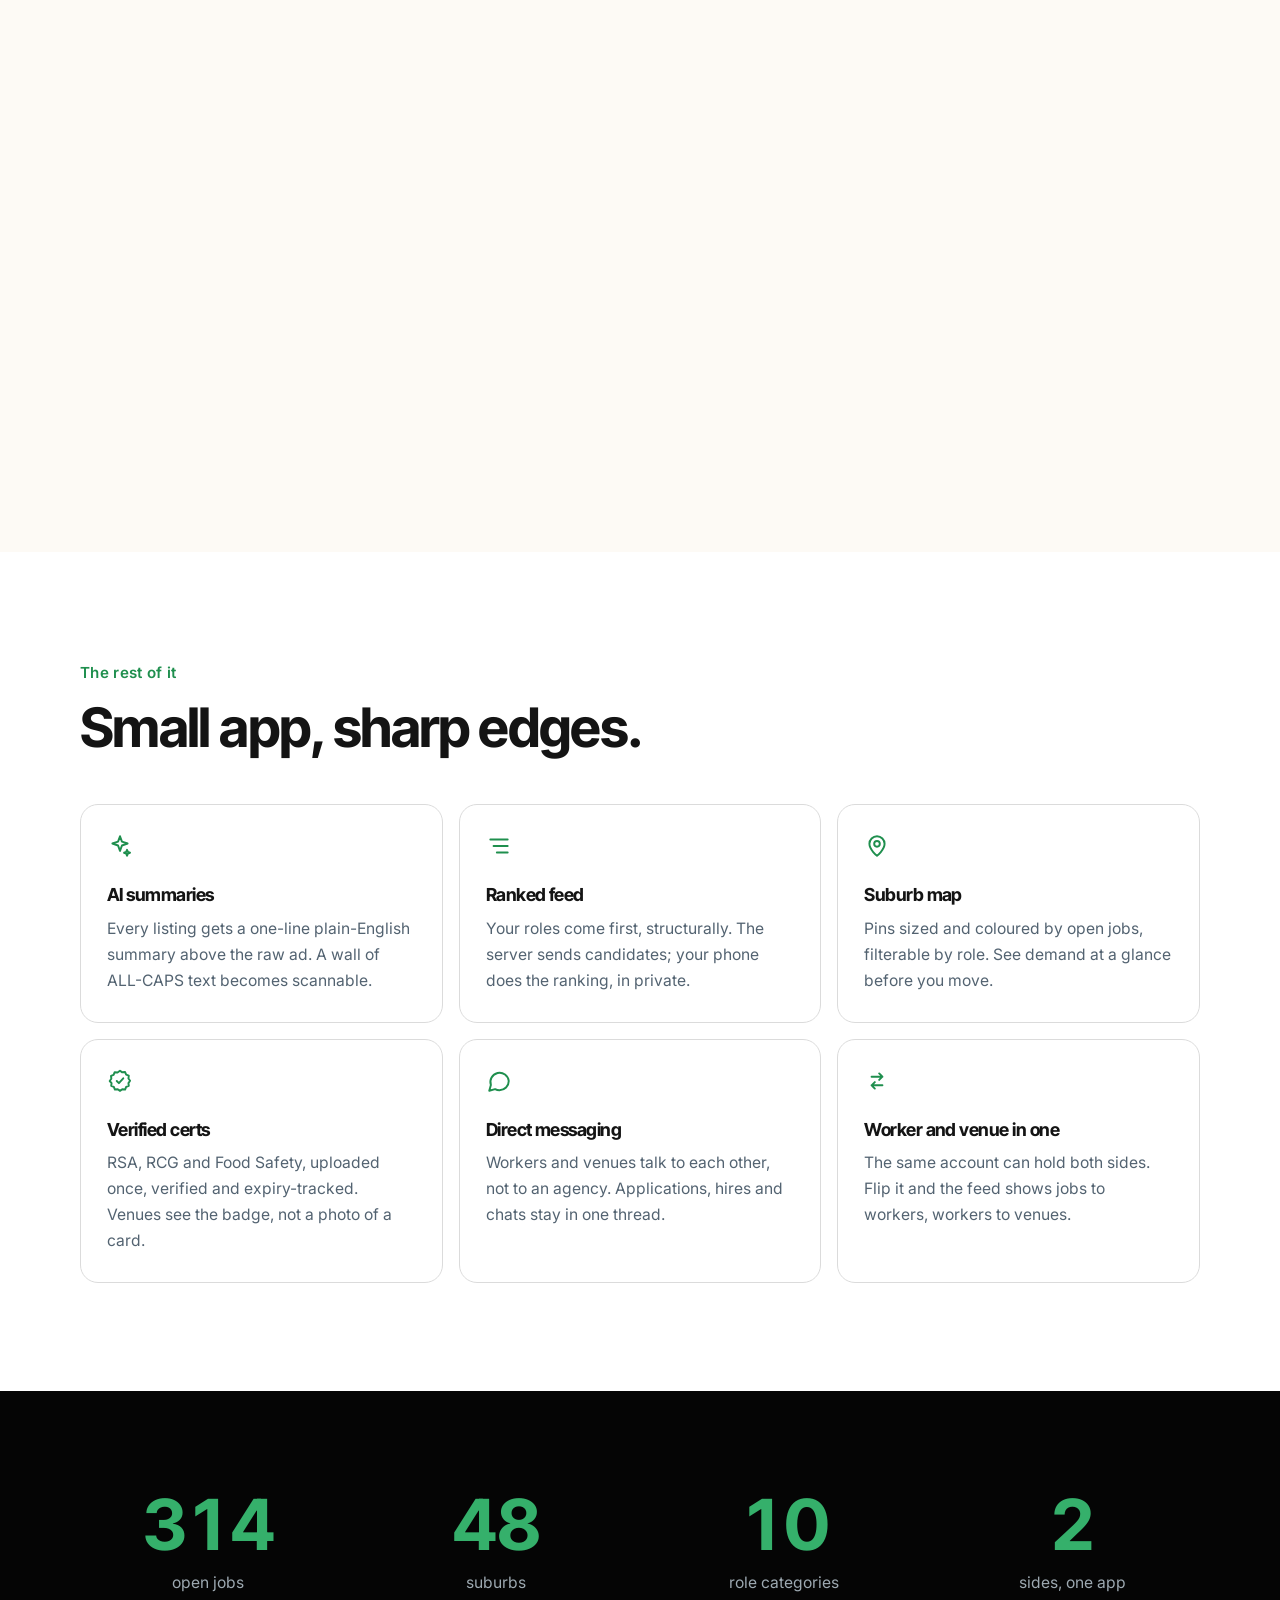
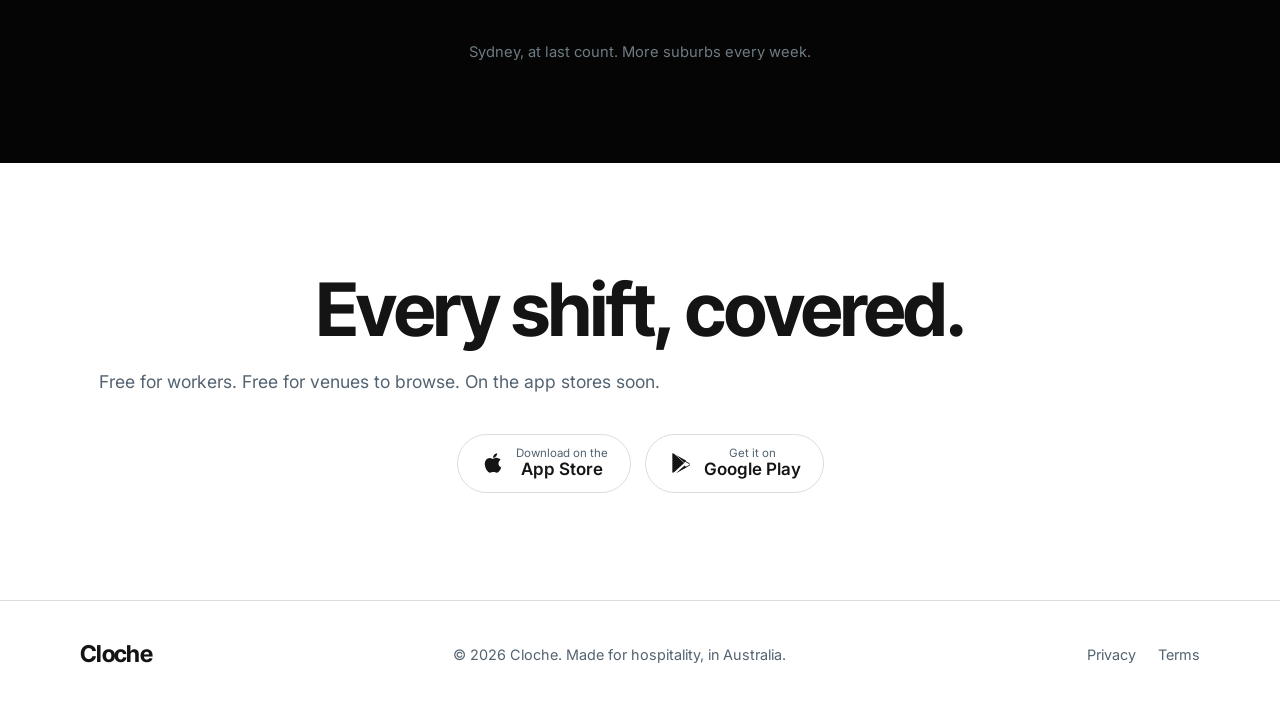
==== commit 4f05e8af: "slider of jobs" ====
--- a/index.html
+++ b/index.html
@@ -88,12 +88,12 @@
 
   <link rel="preconnect" href="https://fonts.googleapis.com">
   <link rel="preconnect" href="https://fonts.gstatic.com" crossorigin>
-  <link href="https://fonts.googleapis.com/css2?family=Inter:wght@400;500;600&family=Inter+Tight:wght@600;700&family=Newsreader:opsz@6..72&display=swap" rel="stylesheet" media="print" onload="this.media='all'; this.onload=null;">
+  <link href="https://fonts.googleapis.com/css2?family=Inter:ital,wght@0,400;0,500;0,600;1,600&family=Inter+Tight:wght@600;700&family=Newsreader:opsz@6..72&display=swap" rel="stylesheet" media="print" onload="this.media='all'; this.onload=null;">
 
   <!-- The loader's artwork is preloaded at the top of <head>, ahead of these -->
   <link rel="stylesheet" href="styles.css" media="print" onload="this.media='all'; this.onload=null;">
   <noscript>
-    <link href="https://fonts.googleapis.com/css2?family=Inter:wght@400;500;600&family=Inter+Tight:wght@600;700&family=Newsreader:opsz@6..72&display=swap" rel="stylesheet">
+    <link href="https://fonts.googleapis.com/css2?family=Inter:ital,wght@0,400;0,500;0,600;1,600&family=Inter+Tight:wght@600;700&family=Newsreader:opsz@6..72&display=swap" rel="stylesheet">
     <link rel="stylesheet" href="styles.css">
   </noscript>
 </head>
@@ -415,12 +415,19 @@
 
   <main id="top">
 
-    <!-- ============ HERO ============ -->
+    <!-- ============ HERO ============
+         The stage is what the light fills: the hero AND the roles marquee
+         under it. The canvas sits on the pair rather than inside the hero, so
+         the radiance carries on past the toggle and the roles ride on it
+         instead of on a black band of their own. Everything about the wash is
+         measured off the canvas's own box, so widening its reach is this
+         wrapper and nothing else. -->
+    <div class="hero-stage">
+    <!-- Ambient light wash (script.js paints it; the canvas's own CSS
+         gradient is the no-JS / no-canvas fallback) -->
+    <canvas id="hero-ambient" class="hero-ambient" aria-hidden="true"></canvas>
+
     <section class="hero" aria-labelledby="hero-heading">
-      <!-- Ambient light wash (script.js paints it; the canvas's own CSS
-           gradient is the no-JS / no-canvas fallback) -->
-      <canvas id="hero-ambient" class="hero-ambient" aria-hidden="true"></canvas>
-
       <div class="hero-inner">
         <div class="hero-copy">
           <!-- The headline is the third thing the side toggle drives, after the
@@ -483,12 +490,20 @@
     </section>
 
     <!-- ============ ROLE MARQUEE ============
-         Six roles, each behind the same mark the app puts on its feed filter
-         chips (ROLE_ICON in the app's posts.ts): the cup, the glass, the
-         flame, the pair. Cook shares the chef's flame and FOH shares the
-         waiter's pair because the app's role_category buckets them together —
-         the marquee shows the app's taxonomy, not a second one invented here,
-         so a role reads the same on the site as it does in the feed. -->
+         Eight roles, each behind the mark the app puts on its feed filter chips
+         (ROLE_ICON in the app's posts.ts): the cup, the glass, the pair, the
+         cutlery, the case, the shuffle. Cook shares the chef's mark because the
+         app's role_category buckets them together — the marquee shows the app's
+         taxonomy, not a second one invented here, so a role reads the same on
+         the site as it does in the feed.
+
+         The one departure is the chef's mark itself: the app draws that bucket
+         as a flame, which on a strip of job titles reads as heat rather than as
+         a kitchen. The toque says the same thing without the ambiguity.
+
+         Chef and Cook are set four apart — the furthest two of eight can be on
+         a loop — so the toque they share is never on screen twice at once. Any
+         role added or removed here should keep that spacing. -->
     <section class="marquee" aria-label="Roles on Cloche">
       <!-- The group is cloned once in JS (aria-hidden) for a seamless -50% loop -->
       <div class="marquee-track" id="marquee-track">
@@ -497,23 +512,32 @@
             <svg class="role-icon" viewBox="0 0 24 24" fill="currentColor" aria-hidden="true"><path d="M3.6 4h12.1a.9.9 0 0 1 .9.9v5.7a5.6 5.6 0 0 1-5.6 5.6H9.2a5.6 5.6 0 0 1-5.6-5.6V4.9A.9.9 0 0 1 3.6 4Zm13.9 2.2h.8a2.9 2.9 0 0 1 0 5.8h-.8Zm-15 12.1h18.9a1 1 0 0 1 0 2H2.5a1 1 0 0 1 0-2Z"/></svg>
             <span>Barista</span></span><span class="dot" aria-hidden="true">·</span>
           <span class="role">
+            <svg class="role-icon" viewBox="0 0 24 24" fill="currentColor" aria-hidden="true"><path d="M12 2.4a4.4 4.4 0 0 1 4.3 3.5 3.9 3.9 0 1 1 1.4 7.4v1.3H6.3v-1.3A3.9 3.9 0 1 1 7.7 5.9 4.4 4.4 0 0 1 12 2.4ZM6.3 15.8h11.4v3.5a1.4 1.4 0 0 1-1.4 1.4H7.7a1.4 1.4 0 0 1-1.4-1.4Z"/></svg>
+            <span>Chef</span></span><span class="dot" aria-hidden="true">·</span>
+          <span class="role">
             <svg class="role-icon" viewBox="0 0 24 24" fill="currentColor" aria-hidden="true"><path d="M6.9 2.6h10.2a.8.8 0 0 1 .8.9l-.6 5.1a5.4 5.4 0 0 1-4.3 4.7v6.4h3a1 1 0 0 1 0 2H8a1 1 0 0 1 0-2h3v-6.4a5.4 5.4 0 0 1-4.3-4.7l-.6-5.1a.8.8 0 0 1 .8-.9Z"/></svg>
             <span>Bartender</span></span><span class="dot" aria-hidden="true">·</span>
           <span class="role">
-            <svg class="role-icon" viewBox="0 0 24 24" fill="currentColor" aria-hidden="true"><path d="M13.6 1.2c-.2 2.3-1.2 3.6-2.7 5-2 1.9-4.4 3.6-4.4 7 0 3.6 2.6 6.3 6.1 6.3 3.4 0 6-2.6 6-6 0-1.5-.5-2.8-1.2-3.9-.4 1.3-1.2 2-2.1 2-1.2 0-2-1-2-2.6 0-2.8.4-5.3.3-7.8Z"/></svg>
-            <span>Chef</span></span><span class="dot" aria-hidden="true">·</span>
-          <span class="role">
             <svg class="role-icon" viewBox="0 0 24 24" fill="currentColor" aria-hidden="true"><path d="M16.8 3.6a3.1 3.1 0 1 1 0 6.2 3.1 3.1 0 0 1 0-6.2Zm0 7.6c2.7 0 5 1.5 5 3.3v1.9h-4.5c.1-.4.1-.7.1-1.1 0-1.8-1-3.4-2.5-4.4.6-.1 1.2-.2 1.9-.2ZM9.3 3.2a3.5 3.5 0 1 1 0 7 3.5 3.5 0 0 1 0-7Zm0 8.6c3.2 0 6.2 1.7 6.2 3.8v3H3.1v-3c0-2.1 3-3.8 6.2-3.8Z"/></svg>
             <span>Waiter</span></span><span class="dot" aria-hidden="true">·</span>
+          <!-- The app's case, its fork-and-knife and its shuffle: manager,
+               kitchen hand and the all-rounder who moves between stations. -->
           <span class="role">
-            <svg class="role-icon" viewBox="0 0 24 24" fill="currentColor" aria-hidden="true"><path d="M13.6 1.2c-.2 2.3-1.2 3.6-2.7 5-2 1.9-4.4 3.6-4.4 7 0 3.6 2.6 6.3 6.1 6.3 3.4 0 6-2.6 6-6 0-1.5-.5-2.8-1.2-3.9-.4 1.3-1.2 2-2.1 2-1.2 0-2-1-2-2.6 0-2.8.4-5.3.3-7.8Z"/></svg>
+            <svg class="role-icon" viewBox="0 0 24 24" fill="currentColor" aria-hidden="true"><path d="M20 6h-4V4a2 2 0 0 0-2-2h-4a2 2 0 0 0-2 2v2H4a2 2 0 0 0-2 2v11a2 2 0 0 0 2 2h16a2 2 0 0 0 2-2V8a2 2 0 0 0-2-2Zm-6 0h-4V4h4v2Z"/></svg>
+            <span>Manager</span></span><span class="dot" aria-hidden="true">·</span>
+          <span class="role">
+            <svg class="role-icon" viewBox="0 0 24 24" fill="currentColor" aria-hidden="true"><path d="M12 2.4a4.4 4.4 0 0 1 4.3 3.5 3.9 3.9 0 1 1 1.4 7.4v1.3H6.3v-1.3A3.9 3.9 0 1 1 7.7 5.9 4.4 4.4 0 0 1 12 2.4ZM6.3 15.8h11.4v3.5a1.4 1.4 0 0 1-1.4 1.4H7.7a1.4 1.4 0 0 1-1.4-1.4Z"/></svg>
             <span>Cook</span></span><span class="dot" aria-hidden="true">·</span>
           <span class="role">
-            <svg class="role-icon" viewBox="0 0 24 24" fill="currentColor" aria-hidden="true"><path d="M16.8 3.6a3.1 3.1 0 1 1 0 6.2 3.1 3.1 0 0 1 0-6.2Zm0 7.6c2.7 0 5 1.5 5 3.3v1.9h-4.5c.1-.4.1-.7.1-1.1 0-1.8-1-3.4-2.5-4.4.6-.1 1.2-.2 1.9-.2ZM9.3 3.2a3.5 3.5 0 1 1 0 7 3.5 3.5 0 0 1 0-7Zm0 8.6c3.2 0 6.2 1.7 6.2 3.8v3H3.1v-3c0-2.1 3-3.8 6.2-3.8Z"/></svg>
-            <span>FOH</span></span><span class="dot" aria-hidden="true">·</span>
+            <svg class="role-icon" viewBox="0 0 24 24" fill="currentColor" aria-hidden="true"><path d="M11 9H9V2H7v7H5V2H3v7c0 2.12 1.66 3.84 3.75 3.97V22h2.5v-9.03C11.34 12.84 13 11.12 13 9V2h-2v7Zm5-3v8h2.5v8H21V2c-2.76 0-5 2.24-5 4Z"/></svg>
+            <span>Kitchen hand</span></span><span class="dot" aria-hidden="true">·</span>
+          <span class="role">
+            <svg class="role-icon" viewBox="0 0 24 24" fill="currentColor" aria-hidden="true"><path d="M10.59 9.17 5.41 4 4 5.41l5.17 5.17 1.42-1.41ZM14.5 4l2.04 2.04L4 18.59 5.41 20 17.96 7.46 20 9.5V4h-5.5Zm.33 9.41-1.41 1.41 3.13 3.13L14.5 20H20v-5.5l-2.04 2.04-3.13-3.13Z"/></svg>
+            <span>All-rounder</span></span><span class="dot" aria-hidden="true">·</span>
         </div>
       </div>
     </section>
+    </div><!-- /.hero-stage -->
 
     <!-- ============ FULL-SCREEN MAP ============
          The app's suburb map, blown up to the whole viewport. The section is
--- a/styles.css
+++ b/styles.css
@@ -316,13 +316,21 @@
 
 /* ---------- Hero ---------- */
 
+/* What the ambient light fills: the hero and the roles marquee below it, as
+   one lit surface. The canvas is positioned against this, so the wash runs
+   past the toggle and the roles sit in it rather than on a band of their own.
+   It clips too — the device glows are meant to bleed off the edges. */
+.hero-stage {
+  position: relative;
+  overflow: hidden;
+}
+
 .hero {
   position: relative;
   min-height: 100svh;
   display: flex;
   align-items: center;
   padding: 130px 0 70px;
-  overflow: hidden;
 }
 
 .hero-inner {
@@ -473,26 +481,18 @@
    colour — a rule or wash under 3rem type would read as a banner. */
 .hero h1 .hl { color: var(--accent); }
 
-/* Subhead: smaller type needs more than colour to register, so it also gets a
-   rule under it.
-
-   Drawn with text-decoration, which hangs off the baseline. An inset shadow
-   (or a background wash) measures from the bottom of the box instead, and the
-   box here is the whole line box — at the body's 1.55 line-height that put the
-   bar a half-line clear of the descenders, reading as a stray rule under the
-   line rather than a mark on the words. skip-ink off so the y of "you" cuts
-   through it rather than punching a gap.
-
-   Drawn at full accent strength and hairline-thin: a drafting rule under the
-   words, not a highlighter behind them. Tinted down it just read as a smudge
-   at this size — the weight has to come from the line being exact, not soft. */
+/* Subhead: smaller type needs more than colour to register, so the accent run
+   is set in italic. It has to be a real italic — Inter is requested with the
+   ital axis in index.html — because a synthesised oblique is just the upright
+   sheared, and at this size that reads as a rendering fault rather than as
+   emphasis.
+
+   Italic rather than the rule this used to carry: the mark now lives in the
+   letterforms instead of beside them, so it can't collide with the descenders
+   of "you" and it needs nothing measured off a baseline. */
 .hero-sub .hl {
   font-weight: 600;
-  text-decoration: underline;
-  text-decoration-color: currentColor;
-  text-decoration-thickness: 0.055em;
-  text-underline-offset: 0.2em;
-  text-decoration-skip-ink: none;
+  font-style: italic;
 }
 
 /* Split-word rise: each word sits in an overflow mask and rises into view */
@@ -521,28 +521,25 @@
 
 /* ---------- Marquee ---------- */
 
+/* No fill of its own: it sits inside .hero-stage, so what is behind the roles
+   is the hero's light carrying on past the toggle. Only the bottom rule is
+   left — the top one would draw a line across a wash that is meant to read as
+   one surface, while the bottom still parts the roles from the map. */
 .marquee {
   position: relative;
+  /* Over the wash, not under it. The canvas is a positioned element, so it
+     otherwise paints on top of everything in the stage that isn't — which the
+     hero's big bright copy carries, but 17px of muted grey would not. */
+  z-index: 1;
   overflow: hidden;
-  border-block: 1px solid var(--line);
+  border-bottom: 1px solid var(--line);
   padding: 18px 0;
-}
-/* The edges fade with two gradients painted over the track, not with a mask
-   on it. A mask has to be re-rasterised against moving content every frame,
-   which on iOS is what turned a steady slide into a stutter — these are two
-   static layers the compositor can leave alone. */
-.marquee::before,
-.marquee::after {
-  content: "";
-  position: absolute;
-  top: 0;
-  bottom: 0;
-  width: 12%;
-  z-index: 1;
-  pointer-events: none;
-}
-.marquee::before { left: 0; background: linear-gradient(90deg, var(--paper), transparent); }
-.marquee::after { right: 0; background: linear-gradient(270deg, var(--paper), transparent); }
+  /* The fade has to take the roles away rather than cover them: anything
+     painted over the ends would be painted in --paper, which is the flat band
+     this section just stopped being. */
+  -webkit-mask-image: linear-gradient(90deg, transparent, #000 12%, #000 88%, transparent);
+  mask-image: linear-gradient(90deg, transparent, #000 12%, #000 88%, transparent);
+}
 .marquee-track {
   display: flex;
   width: max-content;
--- a/styles.css
+++ b/styles.css
@@ -316,13 +316,21 @@
 
 /* ---------- Hero ---------- */
 
+/* What the ambient light fills: the hero and the roles marquee below it, as
+   one lit surface. The canvas is positioned against this, so the wash runs
+   past the toggle and the roles sit in it rather than on a band of their own.
+   It clips too — the device glows are meant to bleed off the edges. */
+.hero-stage {
+  position: relative;
+  overflow: hidden;
+}
+
 .hero {
   position: relative;
   min-height: 100svh;
   display: flex;
   align-items: center;
   padding: 130px 0 70px;
-  overflow: hidden;
 }
 
 .hero-inner {
@@ -473,26 +481,18 @@
    colour — a rule or wash under 3rem type would read as a banner. */
 .hero h1 .hl { color: var(--accent); }
 
-/* Subhead: smaller type needs more than colour to register, so it also gets a
-   rule under it.
-
-   Drawn with text-decoration, which hangs off the baseline. An inset shadow
-   (or a background wash) measures from the bottom of the box instead, and the
-   box here is the whole line box — at the body's 1.55 line-height that put the
-   bar a half-line clear of the descenders, reading as a stray rule under the
-   line rather than a mark on the words. skip-ink off so the y of "you" cuts
-   through it rather than punching a gap.
-
-   Drawn at full accent strength and hairline-thin: a drafting rule under the
-   words, not a highlighter behind them. Tinted down it just read as a smudge
-   at this size — the weight has to come from the line being exact, not soft. */
+/* Subhead: smaller type needs more than colour to register, so the accent run
+   is set in italic. It has to be a real italic — Inter is requested with the
+   ital axis in index.html — because a synthesised oblique is just the upright
+   sheared, and at this size that reads as a rendering fault rather than as
+   emphasis.
+
+   Italic rather than the rule this used to carry: the mark now lives in the
+   letterforms instead of beside them, so it can't collide with the descenders
+   of "you" and it needs nothing measured off a baseline. */
 .hero-sub .hl {
   font-weight: 600;
-  text-decoration: underline;
-  text-decoration-color: currentColor;
-  text-decoration-thickness: 0.055em;
-  text-underline-offset: 0.2em;
-  text-decoration-skip-ink: none;
+  font-style: italic;
 }
 
 /* Split-word rise: each word sits in an overflow mask and rises into view */
@@ -521,28 +521,25 @@
 
 /* ---------- Marquee ---------- */
 
+/* No fill of its own: it sits inside .hero-stage, so what is behind the roles
+   is the hero's light carrying on past the toggle. Only the bottom rule is
+   left — the top one would draw a line across a wash that is meant to read as
+   one surface, while the bottom still parts the roles from the map. */
 .marquee {
   position: relative;
+  /* Over the wash, not under it. The canvas is a positioned element, so it
+     otherwise paints on top of everything in the stage that isn't — which the
+     hero's big bright copy carries, but 17px of muted grey would not. */
+  z-index: 1;
   overflow: hidden;
-  border-block: 1px solid var(--line);
+  border-bottom: 1px solid var(--line);
   padding: 18px 0;
-}
-/* The edges fade with two gradients painted over the track, not with a mask
-   on it. A mask has to be re-rasterised against moving content every frame,
-   which on iOS is what turned a steady slide into a stutter — these are two
-   static layers the compositor can leave alone. */
-.marquee::before,
-.marquee::after {
-  content: "";
-  position: absolute;
-  top: 0;
-  bottom: 0;
-  width: 12%;
-  z-index: 1;
-  pointer-events: none;
-}
-.marquee::before { left: 0; background: linear-gradient(90deg, var(--paper), transparent); }
-.marquee::after { right: 0; background: linear-gradient(270deg, var(--paper), transparent); }
+  /* The fade has to take the roles away rather than cover them: anything
+     painted over the ends would be painted in --paper, which is the flat band
+     this section just stopped being. */
+  -webkit-mask-image: linear-gradient(90deg, transparent, #000 12%, #000 88%, transparent);
+  mask-image: linear-gradient(90deg, transparent, #000 12%, #000 88%, transparent);
+}
 .marquee-track {
   display: flex;
   width: max-content;
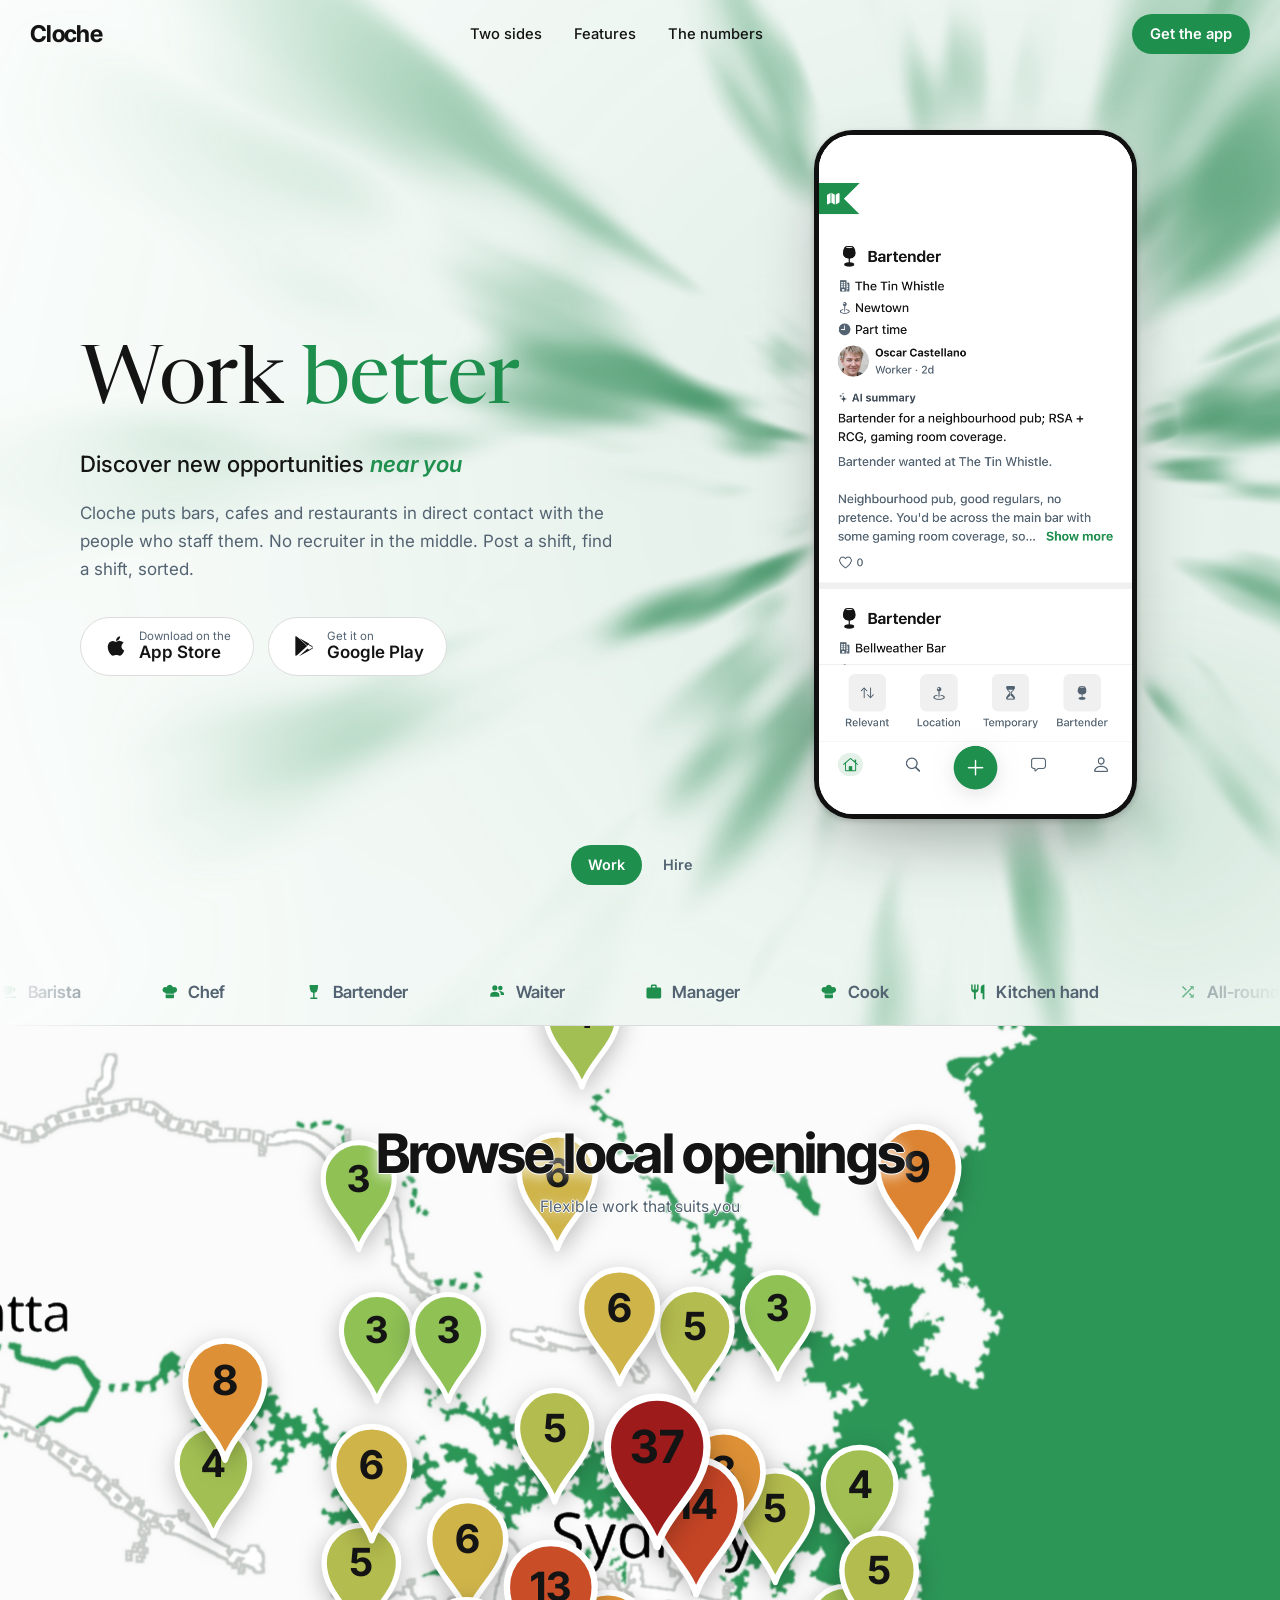
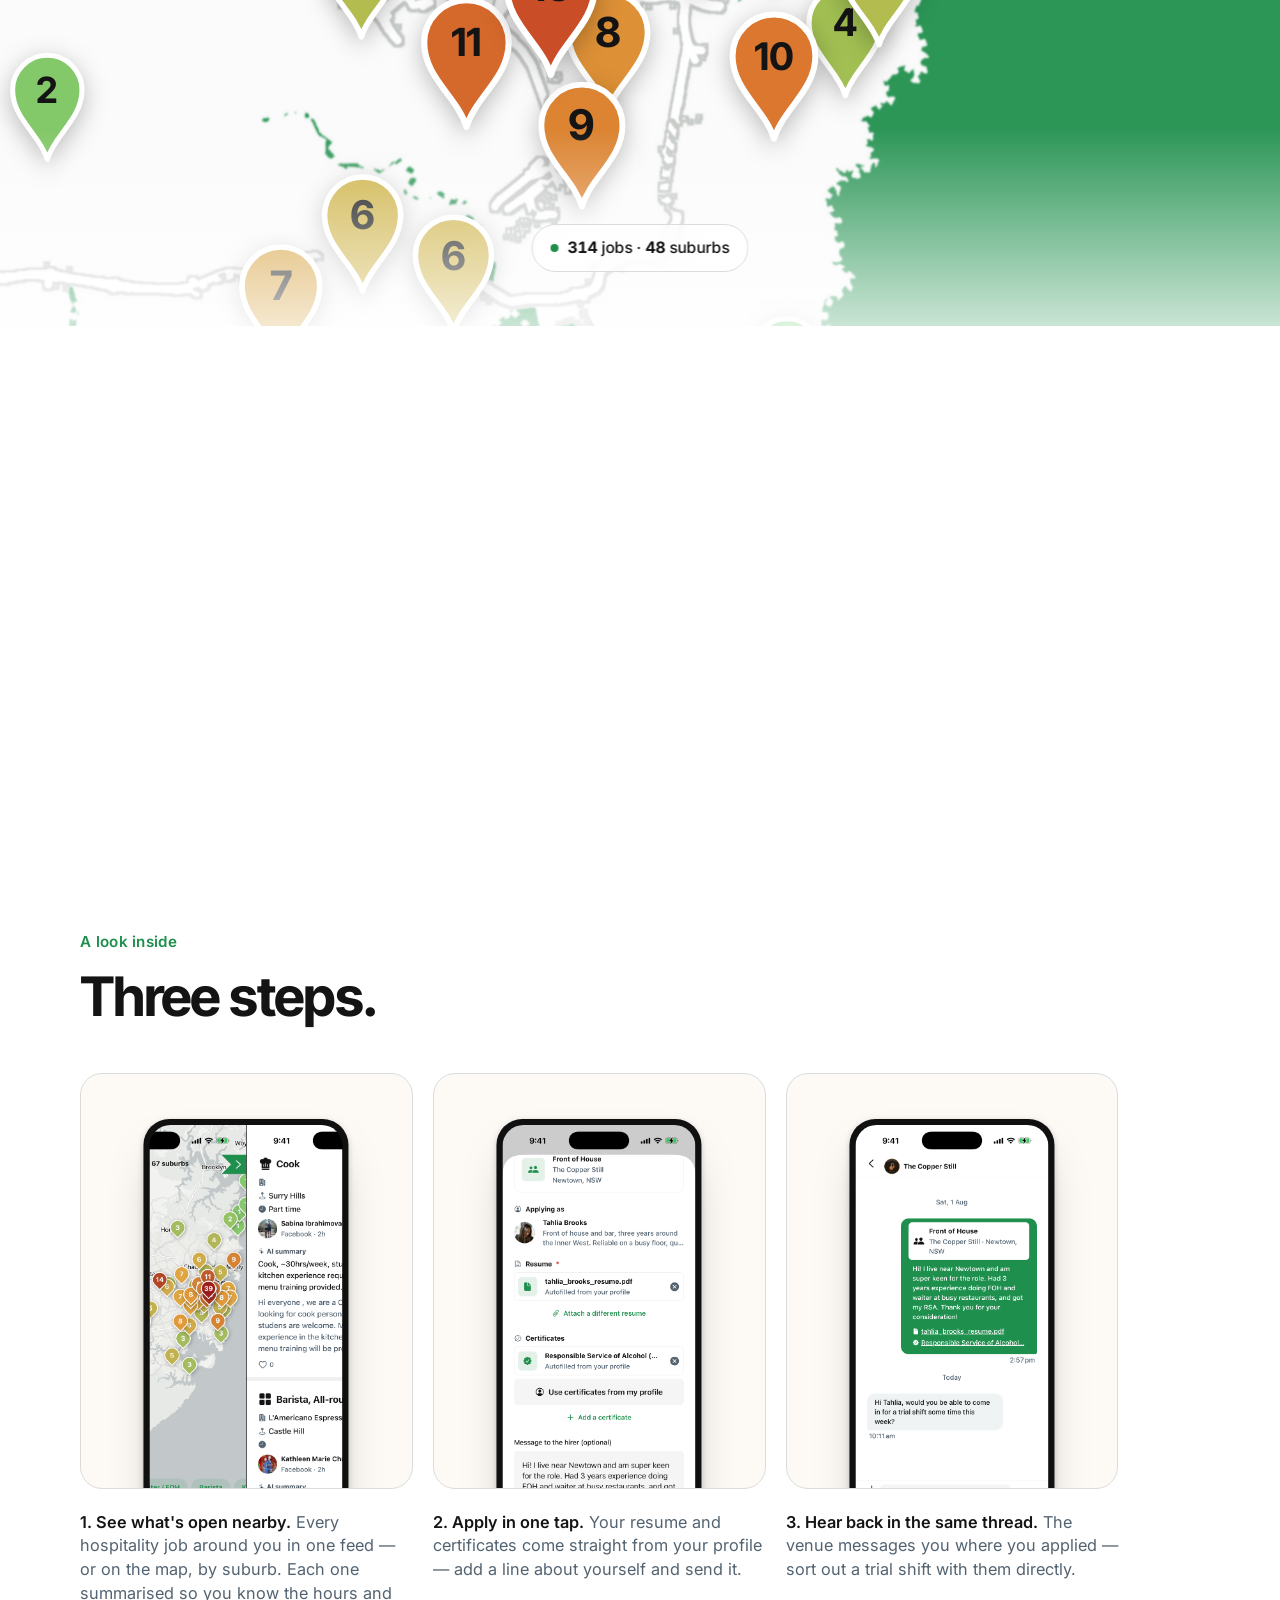
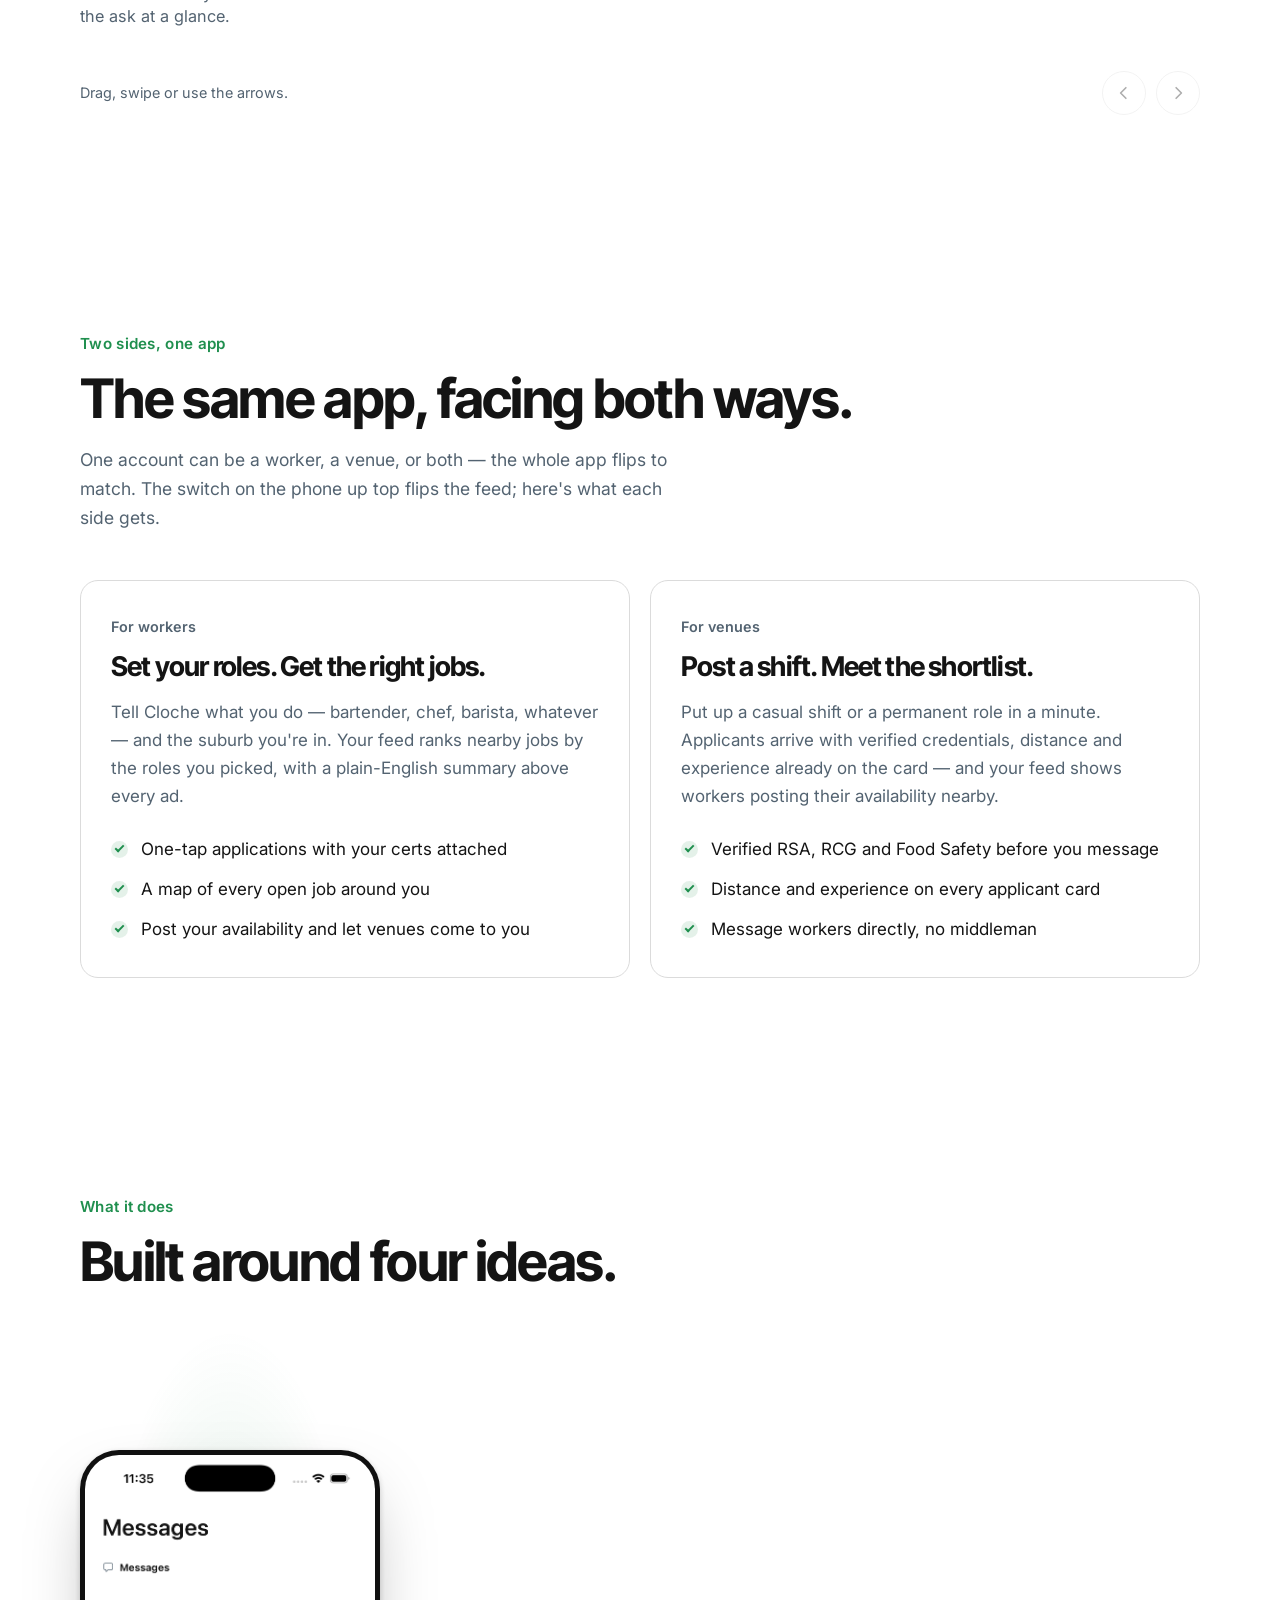
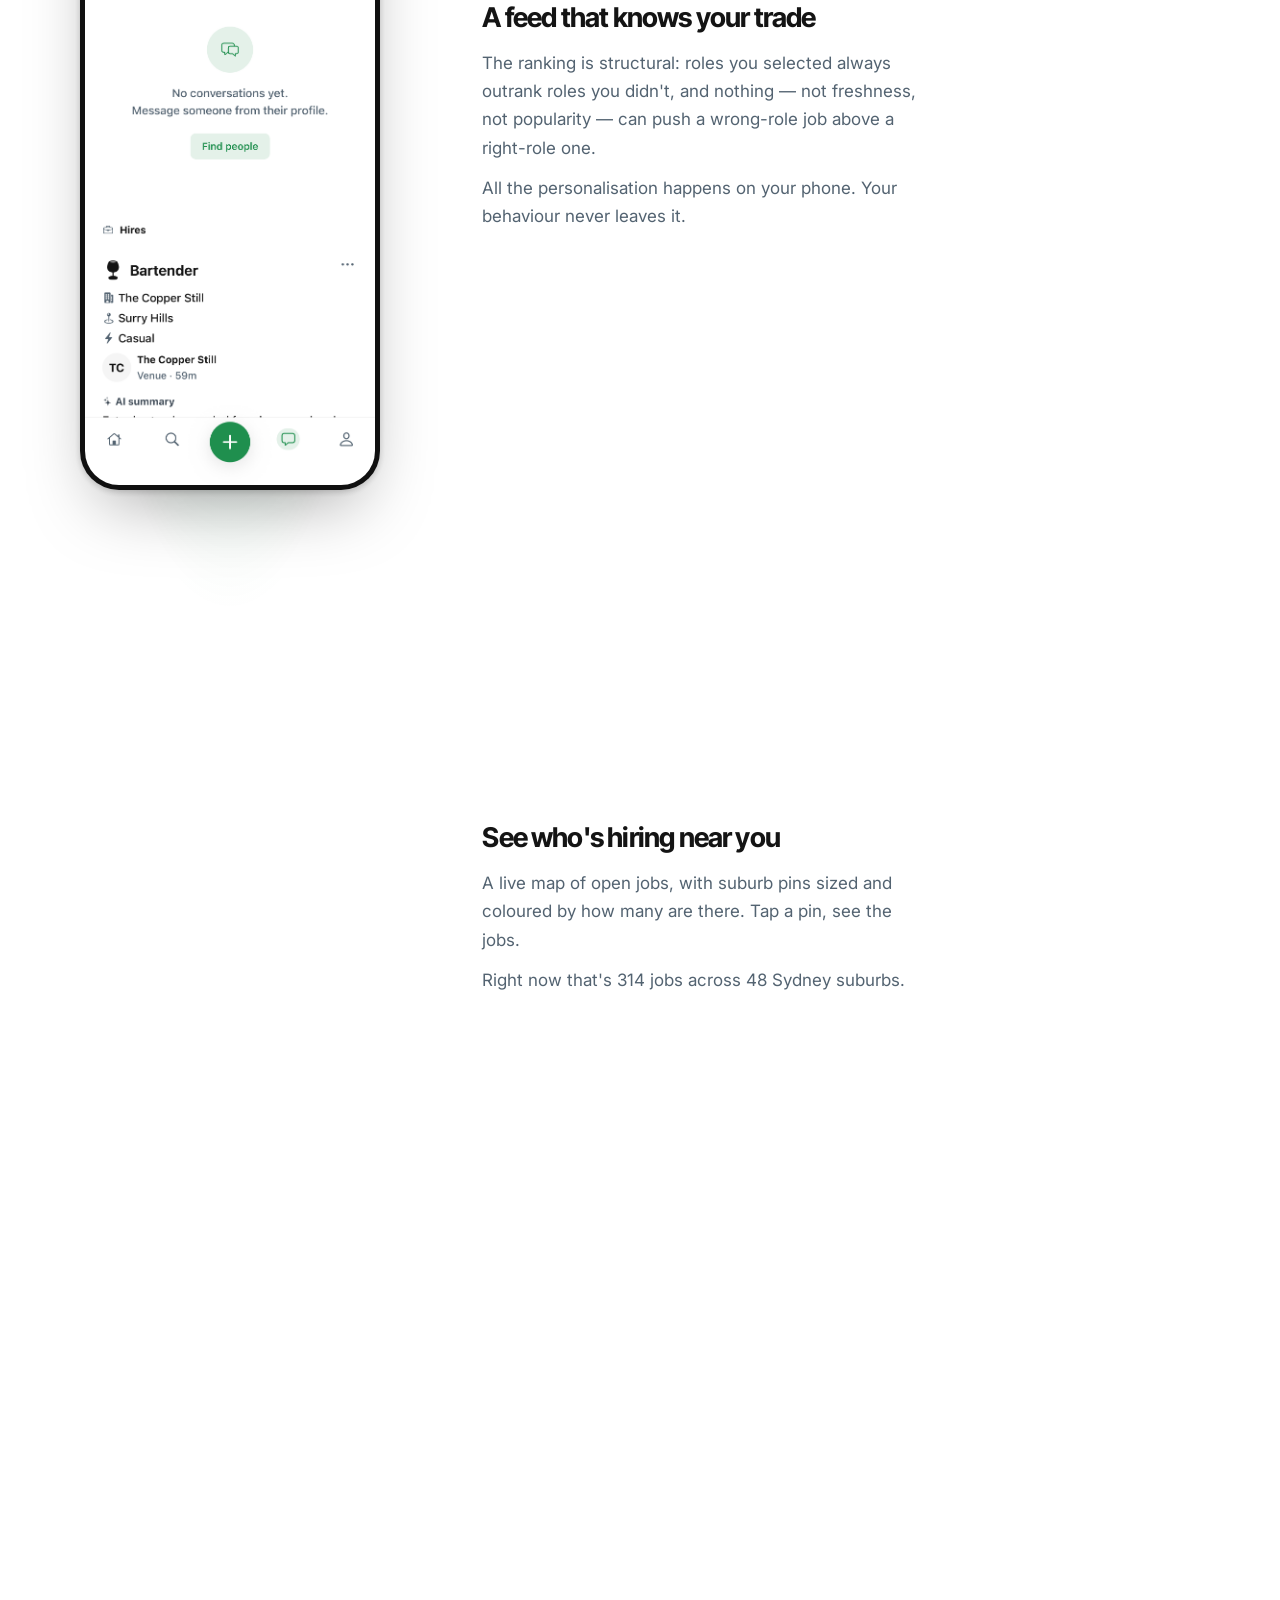
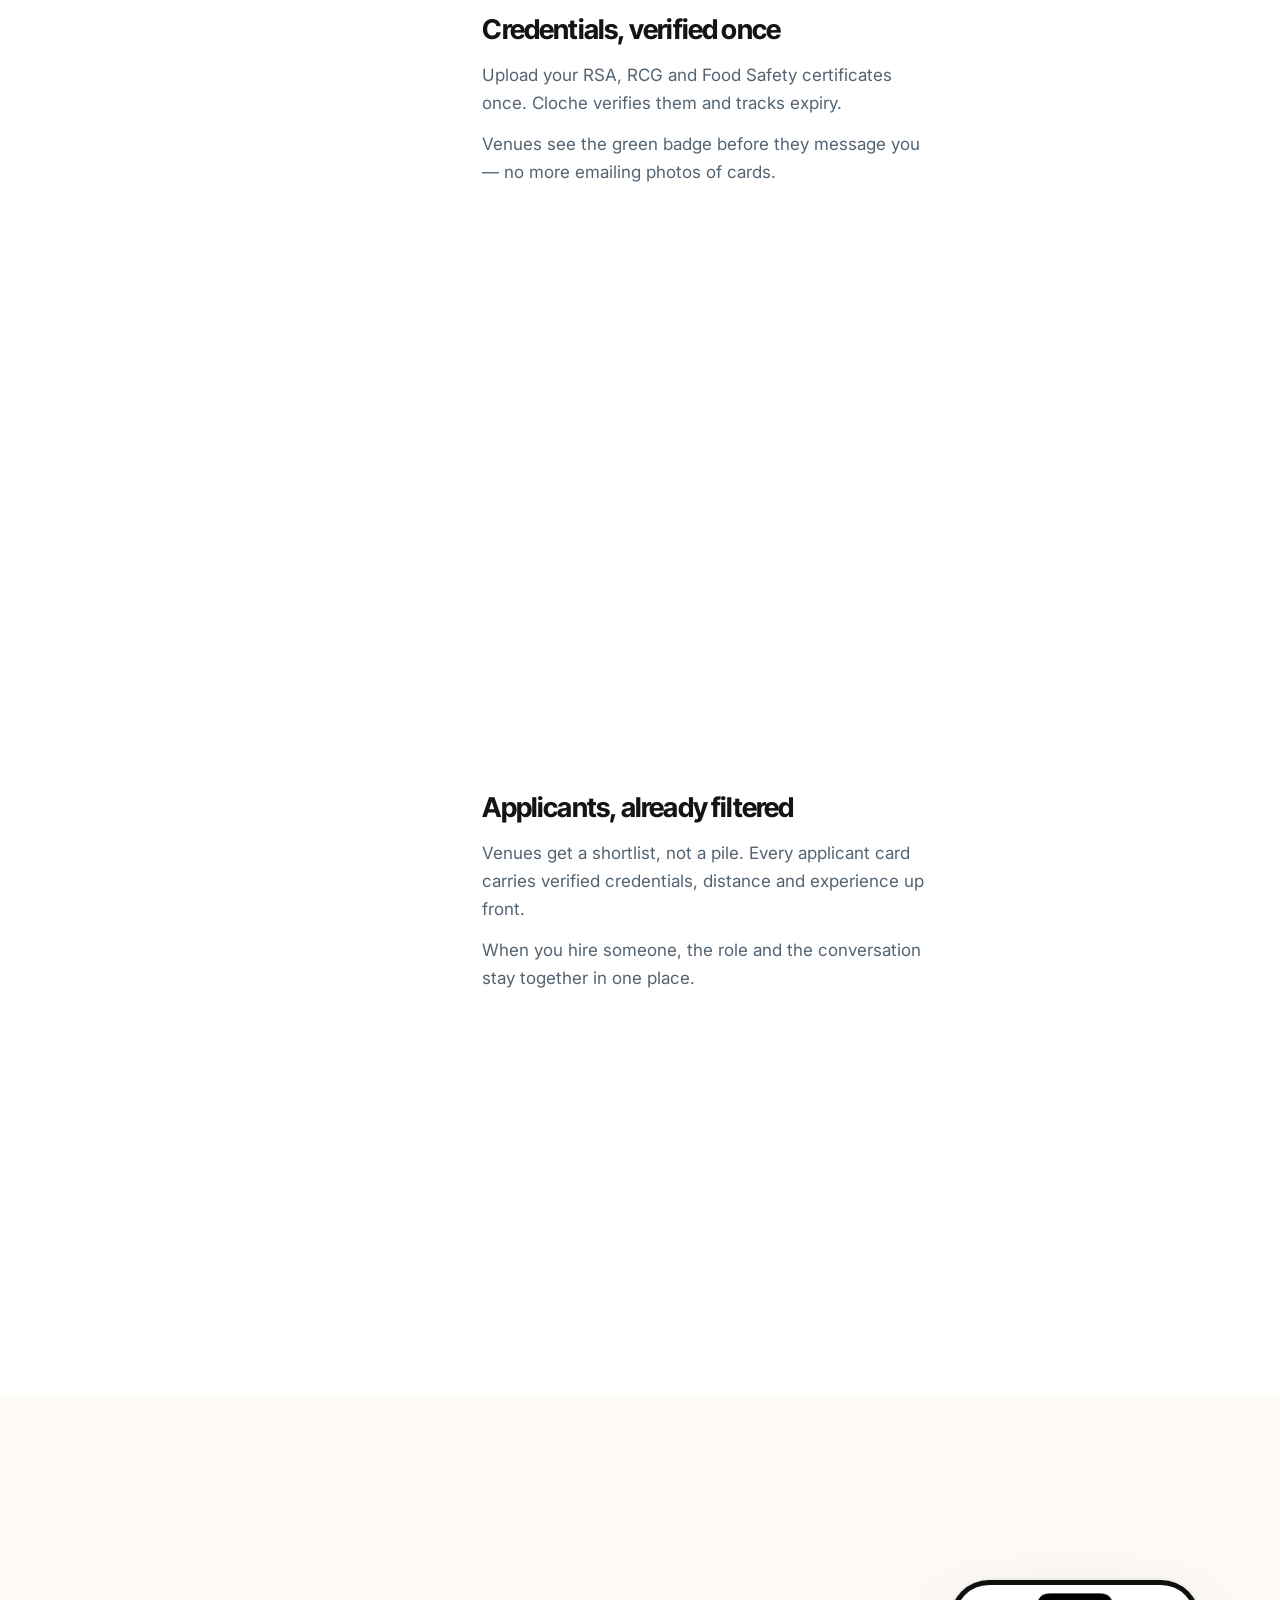
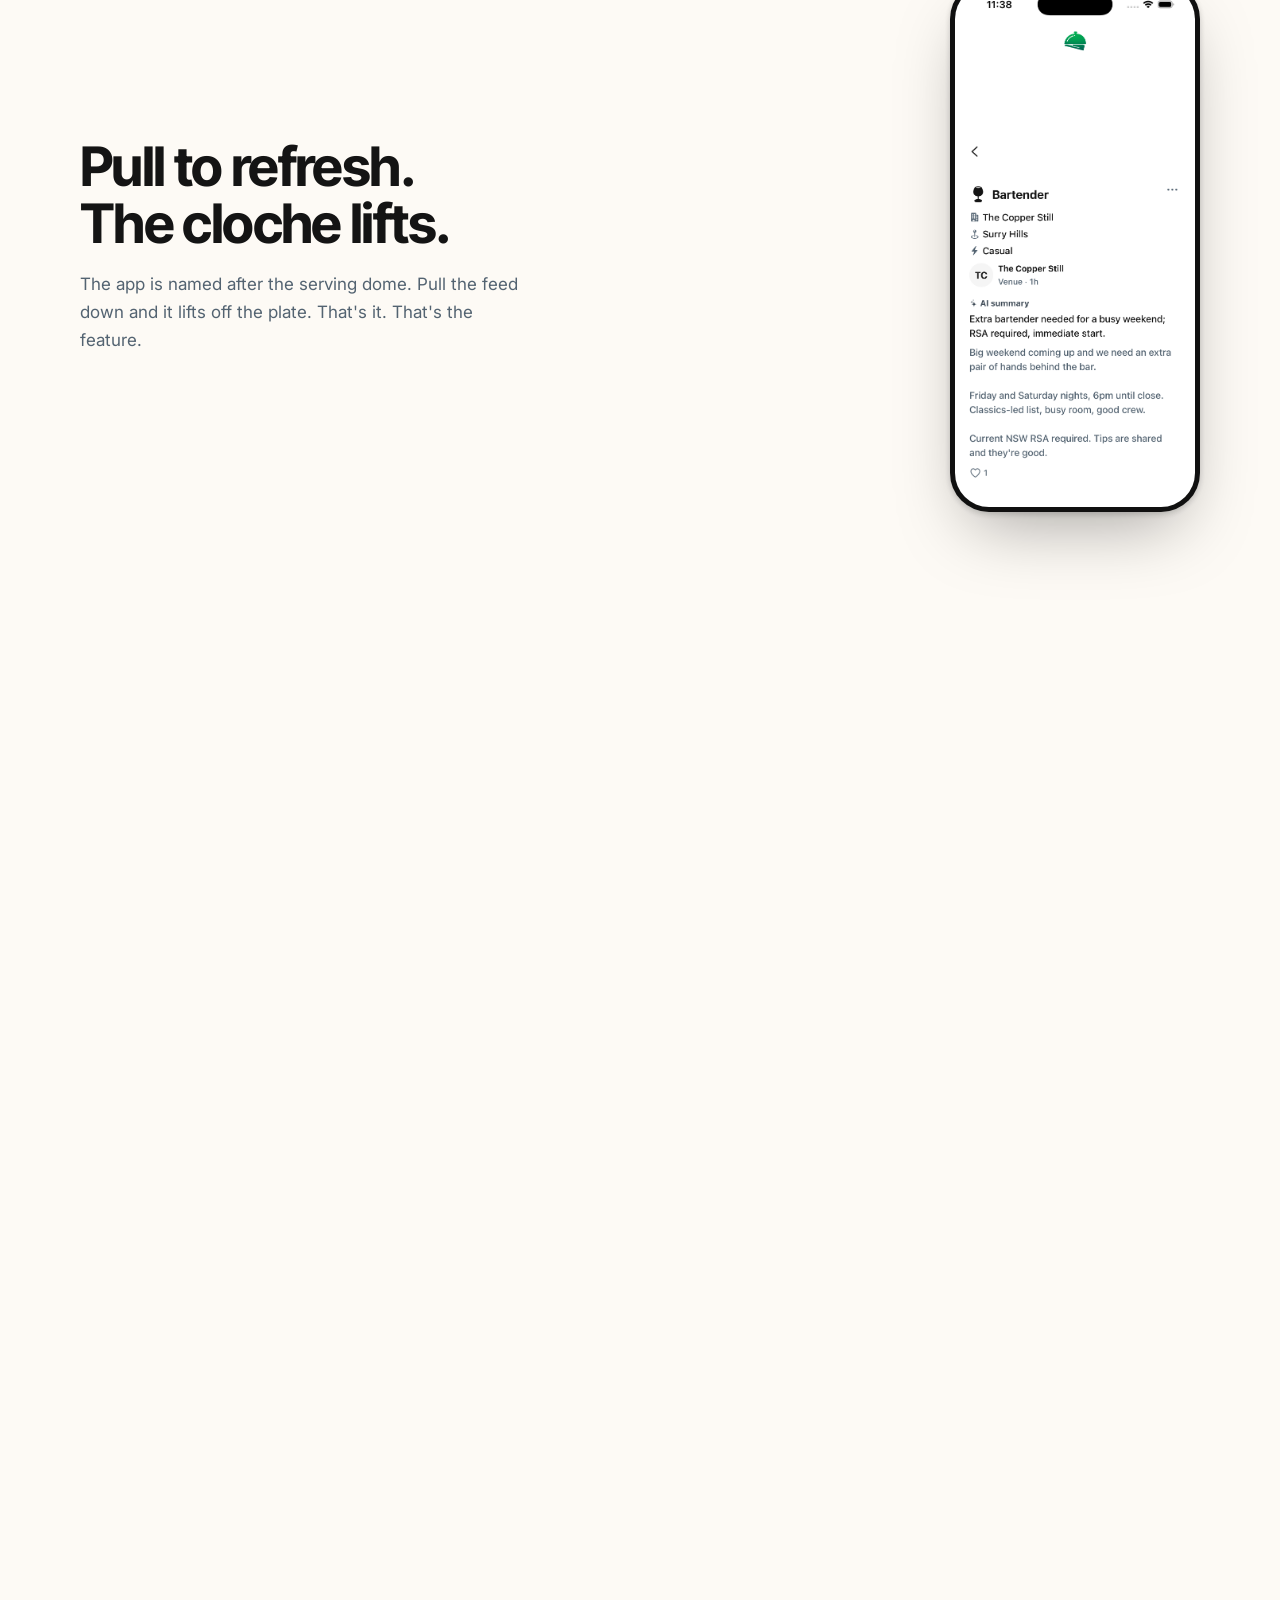
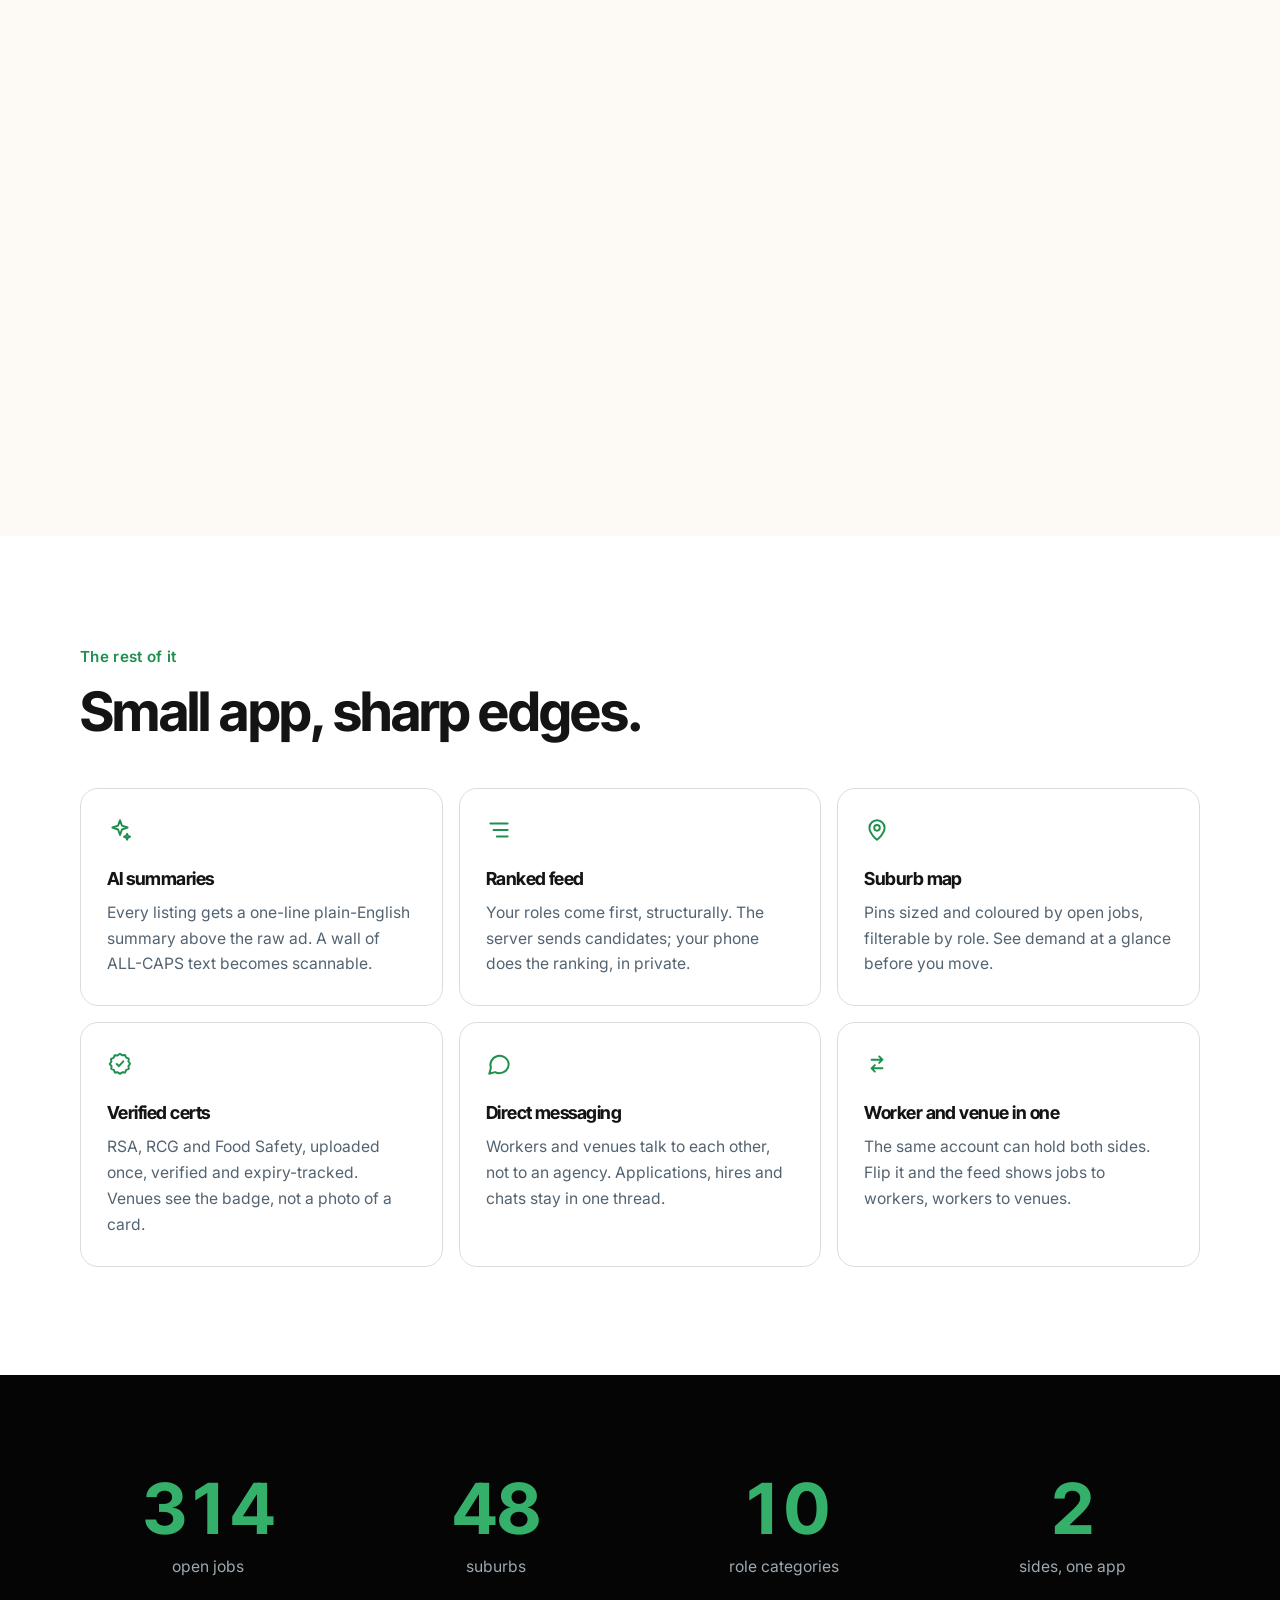
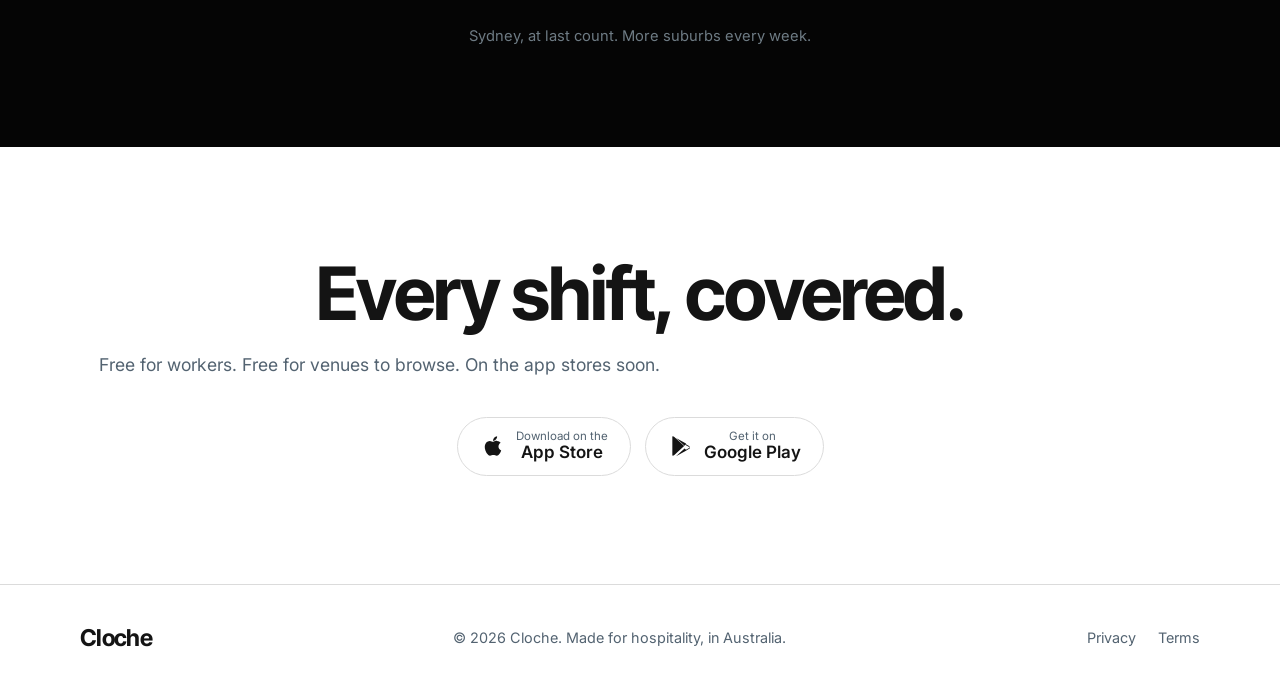
==== commit 264b3edc: "slider photos added" ====
--- a/index.html
+++ b/index.html
@@ -15,14 +15,10 @@
   <title>Cloche — Every shift, covered.</title>
   <meta name="description" content="Cloche is the app where Australian hospitality venues and workers find each other directly. Every shift, covered.">
 
-  <!-- Set theme before first paint to avoid a flash of the wrong theme.
-       .is-loading arms the preloader (scroll lock, held reveals); it is only
+  <!-- .is-loading arms the preloader (scroll lock, held reveals); it is only
        ever added from JS, so a no-JS visit never sees a locked page. -->
   <script>
     (function () {
-      var t = localStorage.getItem('cloche-theme');
-      if (!t) t = matchMedia('(prefers-color-scheme: dark)').matches ? 'dark' : 'light';
-      document.documentElement.dataset.theme = t;
       document.documentElement.classList.add('js', 'is-loading');
     })();
   </script>
@@ -47,10 +43,6 @@
       content: ""; position: absolute; inset: 0;
       background: #FFFFFF;
       transition: opacity 0.2s ease; /* 0.3s / 1.5 */
-    }
-    :root[data-theme="dark"] #loader::before { background: #000000; }
-    @media (prefers-color-scheme: dark) {
-      :root:not([data-theme]) #loader::before { background: #000000; }
     }
     #loader.is-clearing { pointer-events: none; }
     #loader.is-clearing::before { opacity: 0; }
@@ -389,10 +381,6 @@
       </nav>
 
       <div class="nav-actions">
-        <button class="theme-toggle" id="theme-toggle" type="button" aria-label="Switch colour theme">
-          <svg class="icon-sun" viewBox="0 0 24 24" fill="none" stroke="currentColor" stroke-width="2" stroke-linecap="round" aria-hidden="true"><circle cx="12" cy="12" r="4"/><path d="M12 2v2m0 16v2M4.9 4.9l1.4 1.4m11.4 11.4 1.4 1.4M2 12h2m16 0h2M4.9 19.1l1.4-1.4M17.7 6.3l1.4-1.4"/></svg>
-          <svg class="icon-moon" viewBox="0 0 24 24" fill="none" stroke="currentColor" stroke-width="2" stroke-linecap="round" stroke-linejoin="round" aria-hidden="true"><path d="M21 12.8A9 9 0 1 1 11.2 3 7 7 0 0 0 21 12.8Z"/></svg>
-        </button>
         <a class="btn btn-primary btn-sm magnetic" href="#get">Get the app</a>
       </div>
     </div>
@@ -460,23 +448,14 @@
           <div class="device-glow" aria-hidden="true"></div>
           <div class="device">
             <div class="device-screen swap-screen">
-              <!-- The only eager image on the page, so it is the only one that
-                   the preload scanner reaches before script.js can pick a
-                   theme — which is why it is a <picture> and not a plain
-                   [data-dark-src] swap. Left as an <img>, a dark visitor
-                   downloaded the light screenshot and then the dark one on top
-                   of it. The <source> lets the scanner choose once, up front,
-                   and syncMedia() flips its media on an explicit toggle.
-                   No fetchpriority: it sits behind the overlay until the loader
-                   hands over, so it must not outrank the loader's own art. -->
-              <picture>
-                <source data-dark-source srcset="assets/01-feed-dark.png" media="(prefers-color-scheme: dark)">
-                <img class="swap-img is-active" role="tabpanel" id="hero-screen-work" aria-labelledby="tab-work"
-                     src="assets/01-feed.png" width="1206" height="2622"
-                     alt="Worker feed: a bartender job at The Tin Whistle in Newtown, with an AI summary line above the full ad and filter chips below.">
-              </picture>
+              <!-- The only eager image on the page. No fetchpriority: it sits
+                   behind the overlay until the loader hands over, so it must
+                   not outrank the loader's own art. -->
+              <img class="swap-img is-active" role="tabpanel" id="hero-screen-work" aria-labelledby="tab-work"
+                   src="assets/01-feed.png" width="1206" height="2622"
+                   alt="Worker feed: a bartender job at The Tin Whistle in Newtown, with an AI summary line above the full ad and filter chips below.">
               <img class="swap-img" role="tabpanel" id="hero-screen-hire" aria-labelledby="tab-hire"
-                   src="assets/10-venue-feed.png" data-dark-src="assets/10-venue-feed-dark.png" width="1206" height="2622" loading="lazy"
+                   src="assets/10-venue-feed.png" width="1206" height="2622" loading="lazy"
                    alt="Venue feed: workers posting their availability, each with an AI summary of their post.">
               <!-- The in-phone refresh beat that plays when the side flips -->
               <div class="screen-cloche" id="screen-cloche" aria-hidden="true"></div>
@@ -510,30 +489,30 @@
         <div class="marquee-group">
           <span class="role">
             <svg class="role-icon" viewBox="0 0 24 24" fill="currentColor" aria-hidden="true"><path d="M3.6 4h12.1a.9.9 0 0 1 .9.9v5.7a5.6 5.6 0 0 1-5.6 5.6H9.2a5.6 5.6 0 0 1-5.6-5.6V4.9A.9.9 0 0 1 3.6 4Zm13.9 2.2h.8a2.9 2.9 0 0 1 0 5.8h-.8Zm-15 12.1h18.9a1 1 0 0 1 0 2H2.5a1 1 0 0 1 0-2Z"/></svg>
-            <span>Barista</span></span><span class="dot" aria-hidden="true">·</span>
+            <span>Barista</span></span>
           <span class="role">
             <svg class="role-icon" viewBox="0 0 24 24" fill="currentColor" aria-hidden="true"><path d="M12 2.4a4.4 4.4 0 0 1 4.3 3.5 3.9 3.9 0 1 1 1.4 7.4v1.3H6.3v-1.3A3.9 3.9 0 1 1 7.7 5.9 4.4 4.4 0 0 1 12 2.4ZM6.3 15.8h11.4v3.5a1.4 1.4 0 0 1-1.4 1.4H7.7a1.4 1.4 0 0 1-1.4-1.4Z"/></svg>
-            <span>Chef</span></span><span class="dot" aria-hidden="true">·</span>
+            <span>Chef</span></span>
           <span class="role">
             <svg class="role-icon" viewBox="0 0 24 24" fill="currentColor" aria-hidden="true"><path d="M6.9 2.6h10.2a.8.8 0 0 1 .8.9l-.6 5.1a5.4 5.4 0 0 1-4.3 4.7v6.4h3a1 1 0 0 1 0 2H8a1 1 0 0 1 0-2h3v-6.4a5.4 5.4 0 0 1-4.3-4.7l-.6-5.1a.8.8 0 0 1 .8-.9Z"/></svg>
-            <span>Bartender</span></span><span class="dot" aria-hidden="true">·</span>
+            <span>Bartender</span></span>
           <span class="role">
             <svg class="role-icon" viewBox="0 0 24 24" fill="currentColor" aria-hidden="true"><path d="M16.8 3.6a3.1 3.1 0 1 1 0 6.2 3.1 3.1 0 0 1 0-6.2Zm0 7.6c2.7 0 5 1.5 5 3.3v1.9h-4.5c.1-.4.1-.7.1-1.1 0-1.8-1-3.4-2.5-4.4.6-.1 1.2-.2 1.9-.2ZM9.3 3.2a3.5 3.5 0 1 1 0 7 3.5 3.5 0 0 1 0-7Zm0 8.6c3.2 0 6.2 1.7 6.2 3.8v3H3.1v-3c0-2.1 3-3.8 6.2-3.8Z"/></svg>
-            <span>Waiter</span></span><span class="dot" aria-hidden="true">·</span>
+            <span>Waiter</span></span>
           <!-- The app's case, its fork-and-knife and its shuffle: manager,
                kitchen hand and the all-rounder who moves between stations. -->
           <span class="role">
             <svg class="role-icon" viewBox="0 0 24 24" fill="currentColor" aria-hidden="true"><path d="M20 6h-4V4a2 2 0 0 0-2-2h-4a2 2 0 0 0-2 2v2H4a2 2 0 0 0-2 2v11a2 2 0 0 0 2 2h16a2 2 0 0 0 2-2V8a2 2 0 0 0-2-2Zm-6 0h-4V4h4v2Z"/></svg>
-            <span>Manager</span></span><span class="dot" aria-hidden="true">·</span>
+            <span>Manager</span></span>
           <span class="role">
             <svg class="role-icon" viewBox="0 0 24 24" fill="currentColor" aria-hidden="true"><path d="M12 2.4a4.4 4.4 0 0 1 4.3 3.5 3.9 3.9 0 1 1 1.4 7.4v1.3H6.3v-1.3A3.9 3.9 0 1 1 7.7 5.9 4.4 4.4 0 0 1 12 2.4ZM6.3 15.8h11.4v3.5a1.4 1.4 0 0 1-1.4 1.4H7.7a1.4 1.4 0 0 1-1.4-1.4Z"/></svg>
-            <span>Cook</span></span><span class="dot" aria-hidden="true">·</span>
+            <span>Cook</span></span>
           <span class="role">
             <svg class="role-icon" viewBox="0 0 24 24" fill="currentColor" aria-hidden="true"><path d="M11 9H9V2H7v7H5V2H3v7c0 2.12 1.66 3.84 3.75 3.97V22h2.5v-9.03C11.34 12.84 13 11.12 13 9V2h-2v7Zm5-3v8h2.5v8H21V2c-2.76 0-5 2.24-5 4Z"/></svg>
-            <span>Kitchen hand</span></span><span class="dot" aria-hidden="true">·</span>
+            <span>Kitchen hand</span></span>
           <span class="role">
             <svg class="role-icon" viewBox="0 0 24 24" fill="currentColor" aria-hidden="true"><path d="M10.59 9.17 5.41 4 4 5.41l5.17 5.17 1.42-1.41ZM14.5 4l2.04 2.04L4 18.59 5.41 20 17.96 7.46 20 9.5V4h-5.5Zm.33 9.41-1.41 1.41 3.13 3.13L14.5 20H20v-5.5l-2.04 2.04-3.13-3.13Z"/></svg>
-            <span>All-rounder</span></span><span class="dot" aria-hidden="true">·</span>
+            <span>All-rounder</span></span>
         </div>
       </div>
     </section>
@@ -550,19 +529,17 @@
     <section class="mapscroll" id="map" aria-labelledby="map-heading">
       <div class="map-sticky">
         <div class="map-stage" id="map-stage" aria-hidden="true">
-          <img class="map-base" src="assets/map-base.png" data-dark-src="assets/map-base-dark.png"
+          <img class="map-base" src="assets/map-base.png"
                width="1206" height="1720" loading="lazy" alt="">
           <!-- pins injected by script.js -->
         </div>
-        <div class="map-scrim map-scrim-top" aria-hidden="true"></div>
         <div class="map-scrim map-scrim-bottom" aria-hidden="true"></div>
         <!-- The heading block is persistently visible: no entrance reveal and
              no scrubbed opacity, so the map is labelled the moment the section
              comes into view and stays labelled all the way through it. -->
         <div class="map-titles" id="map-titles">
-          <p class="kicker">The live map</p>
-          <h2 id="map-heading">Sydney, covered.</h2>
-          <p class="map-note">Suburb pins, sized and coloured by open jobs.</p>
+          <h2 id="map-heading">Browse local openings</h2>
+          <p class="map-note">Flexible work that suits you</p>
         </div>
         <!-- The app's own "314 jobs · 48 suburbs" pill; counts up as pins land -->
         <div class="map-chip" id="map-chip" aria-hidden="true">
@@ -581,88 +558,92 @@
     <section class="gallery section" id="gallery" aria-labelledby="gallery-heading">
       <div class="container">
         <p class="kicker" data-reveal>A look inside</p>
-        <h2 id="gallery-heading" data-reveal>Six screens, end to end.</h2>
+        <h2 id="gallery-heading" data-reveal>Three steps.</h2>
       </div>
 
       <div class="gallery-viewport" id="gallery-viewport" tabindex="0" role="group"
            aria-labelledby="gallery-heading" aria-describedby="gallery-hint" data-reveal>
         <ul class="gallery-track">
-          <li class="gallery-card">
+          <li class="gallery-card" data-side="hire">
             <div class="gallery-shot">
               <div class="gallery-phone">
                 <div class="device-screen">
-                  <img src="assets/01-feed.png" data-dark-src="assets/01-feed-dark.png" width="1206" height="2622" loading="lazy"
-                       alt="Worker feed ranking a bartender job at The Tin Whistle first, with an AI summary above the raw ad.">
+                  <img src="assets/step-1-post.png" width="1206" height="2622" loading="lazy"
+                       alt="The Make a hire composer: Waiter / FOH picked as the job type, set to casual, work rights required, with the front-of-house role description written out.">
                 </div>
               </div>
             </div>
-            <p class="gallery-caption"><b>Ranked feed.</b> The roles you picked always outrank the ones you didn't, and every listing carries a plain-English summary above the ad itself.</p>
-            <a class="gallery-link" href="#features">Learn more about the feed <span aria-hidden="true">›</span></a>
+            <p class="gallery-caption"><b>1. Post the role.</b> Job type, hours, visa requirements and a description in plain English. Written once, and it's in front of the workers nearby.</p>
           </li>
 
-          <li class="gallery-card">
+          <li class="gallery-card" data-side="hire">
             <div class="gallery-shot">
               <div class="gallery-phone">
                 <div class="device-screen">
-                  <img src="assets/02-map.png" data-dark-src="assets/02-map-dark.png" width="1206" height="2622" loading="lazy"
-                       alt="Map of Sydney with suburb pins sized and colour-graded by open job count — 314 jobs across 48 suburbs.">
+                  <img src="assets/step-2-applicants.png" width="1206" height="2622" loading="lazy"
+                       alt="Six applicants for the front-of-house role: Tahlia Brooks and Jack Nguyen, each with their experience, a note about themselves, an attached resume and a verified RSA.">
                 </div>
               </div>
             </div>
-            <p class="gallery-caption"><b>Suburb map.</b> Pins sized and coloured by how many jobs are open there. 314 of them across 48 Sydney suburbs, filterable by role.</p>
-            <a class="gallery-link" href="#numbers">See the numbers <span aria-hidden="true">›</span></a>
+            <p class="gallery-caption"><b>2. Read who applied.</b> Every applicant in one list, with their experience, their own note, and the resume and certificates already attached.</p>
           </li>
 
-          <li class="gallery-card">
+          <li class="gallery-card" data-side="hire">
             <div class="gallery-shot">
               <div class="gallery-phone">
                 <div class="device-screen">
-                  <img src="assets/05-profile-certs.png" data-dark-src="assets/05-profile-certs-dark.png" width="1206" height="2622" loading="lazy"
-                       alt="Worker profile listing RSA, RCG and Food Safety Supervisor certifications, each with a green Verified badge.">
+                  <img src="assets/step-3-message.png" width="1206" height="2622" loading="lazy"
+                       alt="A conversation with applicant Tahlia Brooks: her application for Front of House at The Copper Still in Newtown sits at the top of the thread with her resume and RSA attached, followed by a reply asking her in for a trial shift this week.">
                 </div>
               </div>
             </div>
-            <p class="gallery-caption"><b>Verified certs.</b> Upload your RSA, RCG and Food Safety once. Cloche verifies them, tracks the expiry, and venues see the green badge — not a photo of a card.</p>
-            <a class="gallery-link" href="#features">Learn more about verification <span aria-hidden="true">›</span></a>
+            <p class="gallery-caption"><b>3. Message them directly.</b> Offer a trial in the same thread the application arrived in. No agency in the middle, no phone tag.</p>
           </li>
 
-          <li class="gallery-card">
+          <li class="gallery-card" data-side="work" hidden>
+            <div class="gallery-shot">
+              <div class="gallery-phone">
+                <!-- Two shots sharing one screen. Each is drawn at full screen width
+                     inside a half-width window, so neither is squashed — the modifier
+                     picks which half of each shot the window lands on: the map's busy
+                     right side, and the feed's left side where the text starts. -->
+                <div class="device-screen device-split">
+                  <div class="split-half show-right">
+                    <img src="assets/work-step-1-map.png" width="1206" height="2622" loading="lazy"
+                         alt="The same jobs on a map of Sydney — 374 jobs across 67 suburbs as counted pins, clustered thickest over the inner city, with filters for Chef, Waiter / FOH and Barista.">
+                  </div>
+                  <div class="split-half show-left">
+                    <img src="assets/work-step-1-feed.png" width="1206" height="2622" loading="lazy"
+                         alt="The job feed: a part-time Cook role in Surry Hills and a Barista all-rounder in Castle Hill, each posted from Facebook with an AI summary of the hours, experience and start date.">
+                  </div>
+                </div>
+              </div>
+            </div>
+            <p class="gallery-caption"><b>1. See what's open nearby.</b> Every hospitality job around you in one feed — or on the map, by suburb. Each one summarised so you know the hours and the ask at a glance.</p>
+          </li>
+
+          <li class="gallery-card" data-side="work" hidden>
             <div class="gallery-shot">
               <div class="gallery-phone">
                 <div class="device-screen">
-                  <img src="assets/10-venue-feed.png" data-dark-src="assets/10-venue-feed-dark.png" width="1206" height="2622" loading="lazy"
-                       alt="Venue feed: workers posting their availability, each with an AI summary of their post.">
+                  <img src="assets/work-step-2-apply.png" width="1206" height="2622" loading="lazy"
+                       alt="Applying for Front of House at The Copper Still in Newtown: the resume and RSA certificate autofilled from Tahlia Brooks' profile, with a short message to the hirer above the Submit application button.">
                 </div>
               </div>
             </div>
-            <p class="gallery-caption"><b>The other side.</b> Flip the account and the same feed shows workers posting their availability nearby, summarised the same way.</p>
-            <a class="gallery-link" href="#sides">See both sides <span aria-hidden="true">›</span></a>
+            <p class="gallery-caption"><b>2. Apply in one tap.</b> Your resume and certificates come straight from your profile — add a line about yourself and send it.</p>
           </li>
 
-          <li class="gallery-card">
+          <li class="gallery-card" data-side="work" hidden>
             <div class="gallery-shot">
               <div class="gallery-phone">
                 <div class="device-screen">
-                  <img src="assets/12-venue-messages.png" data-dark-src="assets/12-venue-messages-dark.png" width="1206" height="2622" loading="lazy"
-                       alt="Venue messages screen showing a hired bartender for The Copper Still in Surry Hills.">
+                  <img src="assets/work-step-3-reply.png" width="1206" height="2622" loading="lazy"
+                       alt="The thread with The Copper Still from the worker's side: the sent application with its resume and RSA at the top, the venue asking Tahlia in for a trial shift, and her reply offering Wednesday to Friday being typed.">
                 </div>
               </div>
             </div>
-            <p class="gallery-caption"><b>Direct messages.</b> Workers and venues talk to each other, not to an agency. The application, the hire and the conversation stay in one thread.</p>
-            <a class="gallery-link" href="#sides">How hiring works <span aria-hidden="true">›</span></a>
-          </li>
-
-          <li class="gallery-card">
-            <div class="gallery-shot">
-              <div class="gallery-phone">
-                <div class="device-screen">
-                  <img src="assets/15-pull-refresh.png" data-dark-src="assets/15-pull-refresh-dark.png" width="1206" height="2622" loading="lazy"
-                       alt="The feed pulled down, revealing a green cloche lifting off a plate.">
-                </div>
-              </div>
-            </div>
-            <p class="gallery-caption"><b>Pull to refresh.</b> The app is named after the serving dome. Pull the feed down and it lifts off the plate — that's the whole feature.</p>
-            <a class="gallery-link" href="#delight">Watch it lift <span aria-hidden="true">›</span></a>
+            <p class="gallery-caption"><b>3. Hear back in the same thread.</b> The venue messages you where you applied — sort out a trial shift with them directly.</p>
           </li>
         </ul>
       </div>
@@ -729,13 +710,13 @@
           <div class="device-glow" aria-hidden="true"></div>
           <div class="device">
             <div class="device-screen">
-              <img class="beat-img is-active" data-beat="0" src="assets/01-feed.png" data-dark-src="assets/01-feed-dark.png" width="1206" height="2622" loading="lazy"
+              <img class="beat-img is-active" data-beat="0" src="assets/01-feed.png" width="1206" height="2622" loading="lazy"
                    alt="Worker feed ranking a bartender job first, with an AI summary above the raw ad.">
-              <img class="beat-img" data-beat="1" src="assets/02-map.png" data-dark-src="assets/02-map-dark.png" width="1206" height="2622" loading="lazy"
+              <img class="beat-img" data-beat="1" src="assets/02-map.png" width="1206" height="2622" loading="lazy"
                    alt="Map of Sydney with suburb pins sized and colour-graded by open job count — 314 jobs across 48 suburbs.">
-              <img class="beat-img" data-beat="2" src="assets/05-profile-certs.png" data-dark-src="assets/05-profile-certs-dark.png" width="1206" height="2622" loading="lazy"
+              <img class="beat-img" data-beat="2" src="assets/05-profile-certs.png" width="1206" height="2622" loading="lazy"
                    alt="Worker profile listing RSA, RCG and Food Safety Supervisor certifications, each with a green Verified badge.">
-              <img class="beat-img" data-beat="3" src="assets/12-venue-messages.png" data-dark-src="assets/12-venue-messages-dark.png" width="1206" height="2622" loading="lazy"
+              <img class="beat-img" data-beat="3" src="assets/12-venue-messages.png" width="1206" height="2622" loading="lazy"
                    alt="Venue messages screen showing a hired bartender for The Copper Still in Surry Hills.">
             </div>
           </div>
@@ -778,34 +759,17 @@
             <div class="device device-small">
               <div class="device-screen">
                 <!-- Scrubbed against scroll position in JS; the poster is the
-                     reduced-motion and video-failure fallback.
-
-                     The poster is set by syncMedia() rather than sitting in the
-                     markup: a poster attribute is fetched on layout, before
-                     script.js can pick a theme, so a hardcoded light one meant
-                     dark visitors pulled both variants. Unlike an <img> there
-                     is no <picture> to defer to here, so JS owns it — and the
-                     <noscript> below covers the only case that leaves out. -->
+                     reduced-motion and video-failure fallback. -->
                 <video id="cloche-video" muted playsinline preload="none"
-                       data-light-poster="assets/15-pull-refresh.png"
-                       data-dark-poster="assets/15-pull-refresh-dark.png"
+                       poster="assets/15-pull-refresh.png"
                        aria-label="The feed pulled down, revealing a green cloche lifting off a plate.">
                   <source src="assets/pull-refresh.mp4" type="video/mp4">
                 </video>
-                <!-- No JS means no scrubbing and no poster, so stand in a still.
-                     <picture> here because this one IS in the markup at scan
-                     time, so it can pick its own variant. -->
+                <!-- No JS means no scrubbing, so stand in a still. -->
                 <noscript>
-                  <picture>
-                    <source srcset="assets/15-pull-refresh-dark.png" media="(prefers-color-scheme: dark)">
-                    <img src="assets/15-pull-refresh.png" width="1206" height="2622"
-                         alt="The feed pulled down, revealing a green cloche lifting off a plate.">
-                  </picture>
+                  <img src="assets/15-pull-refresh.png" width="1206" height="2622"
+                       alt="The feed pulled down, revealing a green cloche lifting off a plate.">
                 </noscript>
-                <!-- Only the video is recoloured by filter (see styles.css); the
-                     filter flips the phone's black Dynamic Island to white, so
-                     this patches it back. Sits above the video, dark theme only. -->
-                <div class="island-patch" aria-hidden="true"></div>
               </div>
             </div>
           </div>
--- a/styles.css
+++ b/styles.css
@@ -1,6 +1,6 @@
 /* ==========================================================================
    Cloche — marketing site
-   One green, two themes, type does the work.
+   One green, light only, type does the work.
    ========================================================================== */
 
 /* ---------- Tokens ---------- */
@@ -33,45 +33,6 @@
   color-scheme: light;
 }
 
-:root[data-theme="dark"] {
-  --ink: #F5F5F5;
-  --paper: #000000;
-  --paper-2: #1C1C1C;
-  --line: #2E2E2E;
-  --muted: #9DA9B1;
-  --accent: #35B06B;
-  --accent-lift: #35B06B;
-  --accent-soft: rgba(53, 176, 107, 0.14);
-  --cream: #1C1C1C;
-
-  --glow: rgba(53, 176, 107, 0.22);
-  --nav-bg: rgba(0, 0, 0, 0.6);
-  --card-bg: #0E0E0E;
-  --bezel: #262626;
-
-  color-scheme: dark;
-}
-
-/* No-JS fallback: honour the OS preference when the inline script never ran */
-@media (prefers-color-scheme: dark) {
-  :root:not([data-theme]) {
-    --ink: #F5F5F5;
-    --paper: #000000;
-    --paper-2: #1C1C1C;
-    --line: #2E2E2E;
-    --muted: #9DA9B1;
-    --accent: #35B06B;
-    --accent-lift: #35B06B;
-    --accent-soft: rgba(53, 176, 107, 0.14);
-    --cream: #1C1C1C;
-    --glow: rgba(53, 176, 107, 0.22);
-    --nav-bg: rgba(0, 0, 0, 0.6);
-    --card-bg: #0E0E0E;
-    --bezel: #262626;
-    color-scheme: dark;
-  }
-}
-
 /* ---------- Base ---------- */
 
 *, *::before, *::after { box-sizing: border-box; margin: 0; padding: 0; }
@@ -174,7 +135,6 @@
   padding: 10px 20px;
 }
 .btn-primary:hover { background: var(--accent-lift); }
-:root[data-theme="dark"] .btn-primary { color: #06130B; }
 
 .btn-sm { font-size: 0.92rem; padding: 8px 18px; }
 
@@ -251,21 +211,6 @@
 
 .nav-actions { display: flex; align-items: center; gap: 12px; }
 
-.theme-toggle {
-  width: 38px; height: 38px;
-  display: grid; place-items: center;
-  border: 1px solid var(--line);
-  border-radius: 999px;
-  background: transparent;
-  color: var(--ink);
-  cursor: pointer;
-  transition: border-color 0.2s;
-}
-.theme-toggle:hover { border-color: var(--accent); }
-.theme-toggle svg { width: 18px; height: 18px; }
-.icon-moon { display: none; }
-:root[data-theme="dark"] .icon-moon { display: block; }
-:root[data-theme="dark"] .icon-sun { display: none; }
 
 /* ---------- Device frame ---------- */
 
@@ -297,6 +242,42 @@
   width: 100%;
   height: 100%;
   object-fit: cover;
+}
+
+/* Two screenshots on one screen, split down the middle. Each half is a
+   window onto a shot still drawn at full screen width (200% of the half),
+   so both keep native scale instead of being squeezed. show-left/show-right
+   slide the shot inside its window to choose which half of it shows —
+   independent of which side of the phone the window sits on. */
+.device-split { display: flex; }
+.device-split .split-half {
+  position: relative;
+  width: 50%;
+  height: 100%;
+  overflow: hidden;
+}
+.device-split .split-half img {
+  position: absolute;
+  inset: auto;
+  top: 0;
+  width: 200%;
+  max-width: none;
+  height: 100%;
+  object-fit: cover;
+}
+.device-split .split-half.show-left img { left: 0; }
+.device-split .split-half.show-right img { right: 0; }
+/* Hairline seam, so the join reads as deliberate rather than as a glitch. */
+.device-split::after {
+  content: "";
+  position: absolute;
+  top: 0;
+  bottom: 0;
+  left: 50%;
+  width: 1px;
+  transform: translateX(-0.5px);
+  background: rgba(0, 0, 0, 0.16);
+  z-index: 1;
 }
 
 .device-glow {
@@ -558,7 +539,7 @@
   backface-visibility: hidden;
 }
 /* Two identical groups, each ending in its own gap, make -50% loop cleanly */
-.marquee-group { display: flex; align-items: center; gap: 40px; padding-right: 40px; }
+.marquee-group { display: flex; align-items: center; gap: 80px; padding-right: 80px; }
 /* Mark and label ride as one word, so the pair never breaks across the mask */
 .marquee .role { display: inline-flex; align-items: center; gap: 10px; }
 /* Sized off the text, not in px: the mark stays the weight of the word beside
@@ -641,10 +622,6 @@
   background: var(--cream);
   border: 1px solid var(--line);
 }
-:root[data-theme="dark"] .gallery-shot { background: var(--card-bg); }
-@media (prefers-color-scheme: dark) {
-  :root:not([data-theme]) .gallery-shot { background: var(--card-bg); }
-}
 
 .gallery-phone {
   position: absolute;
@@ -660,6 +637,15 @@
     0 24px 50px -20px rgba(0, 0, 0, 0.35);
 }
 .gallery-phone .device-screen { border-radius: 21px; }
+
+/* The rail carries both sides' cards; the toggle shows one set at a time.
+   [hidden] alone can't win against .gallery-card's own display, so it is
+   spelled out here. */
+.gallery-card[hidden] { display: none; }
+
+/* Placeholder screen for a side whose captures aren't in yet — a blank
+   phone rather than the black an empty .device-screen would paint. */
+.device-screen.is-blank { background: var(--paper-2); }
 
 /* Apple's caption shape: bold lead-in, the rest in muted grey */
 .gallery-caption {
@@ -790,12 +776,6 @@
   right: 0;
   pointer-events: none;
 }
-.map-scrim-top {
-  top: 0;
-  height: 36svh;
-  background: linear-gradient(to bottom, var(--paper), transparent);
-  opacity: 0.9;
-}
 .map-scrim-bottom {
   bottom: 0;
   height: 22svh;
@@ -814,26 +794,17 @@
   padding-inline: 24px;
 }
 
-/* The words arrive last, by which point the pins are all down and the copy
-   would otherwise read straight through a cluster of them. A soft page-colour
-   halo, sized to the text block rather than to the whole top of the map, keeps
-   it legible without dimming the cartography everywhere else. It rides the
-   wrapper's scrubbed opacity, so it is completely absent until the titles
-   start arriving. z-index sits it behind the text but still above the map:
-   the wrapper's own z-index makes a stacking context this can't escape. */
-.map-titles::before {
-  content: "";
-  position: absolute;
-  z-index: -1;
-  left: 50%;
-  top: 54%;
-  transform: translate(-50%, -50%);
-  width: min(700px, 122%);
-  height: 148%;
-  background: radial-gradient(closest-side, var(--paper) 45%, transparent 100%);
-  opacity: 0.88;
-  pointer-events: none;
-}
+/* The heading sits straight on the cartography with no scrim behind it, so
+   legibility comes from a halo that hugs the glyphs instead of a box: four
+   tight page-colour shadows outline the letters, a wider soft one lifts them
+   off a pin or a green bay underneath. */
+#map-heading, .map-note {
+  text-shadow:
+    0 1px 0 var(--paper), 0 -1px 0 var(--paper),
+    1px 0 0 var(--paper), -1px 0 0 var(--paper),
+    0 2px 14px var(--paper);
+}
+
 .map-note { color: var(--muted); margin-top: 12px; font-size: 0.98rem; }
 
 /* The app's own summary pill, counting up as the pins land */
@@ -892,7 +863,6 @@
   white-space: nowrap;
 }
 .tab.is-active { background: var(--accent); color: #fff; }
-:root[data-theme="dark"] .tab.is-active { color: #06130B; }
 /* ---------- Side toggle: hero → nav ----------
    The rail spans from the toggle's place in the hero to the foot of the page,
    and the toggle is sticky inside it: it scrolls with the hero, meets the bar
@@ -1062,7 +1032,6 @@
   height: 260svh;
   background: var(--cream);
 }
-:root[data-theme="dark"] .cloche-beat { background: var(--paper-2); }
 
 .cloche-sticky {
   position: sticky;
@@ -1080,38 +1049,6 @@
   gap: clamp(36px, 6vw, 90px);
 }
 .cloche-copy p { color: var(--muted); margin-top: 18px; max-width: 26em; }
-
-/* There is no dark recording of the pull-to-refresh clip, so dark theme flips
-   the light one (flat UI content, no photos): invert + hue-rotate keeps the
-   cloche green while whites become blacks.
-
-   Scoped to .has-video — set in JS once frames are actually decodable — so the
-   poster is never inverted. The poster is a real dark capture swapped in by JS,
-   which is what reduced-motion and load-failure users see. */
-:root[data-theme="dark"] .cloche-beat video.has-video { filter: invert(1) hue-rotate(180deg); }
-@media (prefers-color-scheme: dark) {
-  :root:not([data-theme]) .cloche-beat video.has-video { filter: invert(1) hue-rotate(180deg); }
-}
-
-/* Geometry measured off the 1206x2622 frame: the island spans x 415-790,
-   y 42-151. The screen box shares that ratio, so percentages land exactly.
-   Inflated ~2px per side (kept centred on 50%) to swallow the island's
-   antialiased edge, which would otherwise invert into a pale halo. */
-.island-patch {
-  position: absolute;
-  left: 34.2%;
-  top: 1.50%;
-  width: 31.6%;
-  height: 4.40%;
-  border-radius: 999px;
-  background: #000;
-  opacity: 0;
-  pointer-events: none;
-}
-:root[data-theme="dark"] video.has-video ~ .island-patch { opacity: 1; }
-@media (prefers-color-scheme: dark) {
-  :root:not([data-theme]) video.has-video ~ .island-patch { opacity: 1; }
-}
 
 /* ---------- Feature grid ---------- */
 
@@ -1380,6 +1317,9 @@
     width: max(120px, min(300px, 74vw, calc((100svh - var(--hero-lift) - var(--copy-block) - 112px) * 0.46 + 2px)));
   }
 
+  /* Below the fixed nav (~70px tall on phones), not underneath it */
+  .map-titles { top: max(88px, 10svh); }
+
   .sides-columns { grid-template-columns: 1fr; }
 
   /* Pinned scroll on small screens: the phone shrinks and pins near the top,
@@ -1429,8 +1369,6 @@
   .wordmark { font-size: 1.2rem; }
   .nav-actions { gap: 8px; }
   .nav-actions .btn-sm { font-size: 0.8rem; padding: 7px 12px; }
-  .theme-toggle { width: 33px; height: 33px; }
-  .theme-toggle svg { width: 16px; height: 16px; }
   .hero-tabs .tab { padding: 7px 14px; font-size: 0.86rem; }
 }
 
@@ -1439,17 +1377,14 @@
   .wordmark { font-size: 1.05rem; }
   .nav-actions { gap: 6px; }
   .nav-actions .btn-sm { font-size: 0.7rem; padding: 6px 10px; }
-  .theme-toggle { width: 30px; height: 30px; }
-  .theme-toggle svg { width: 15px; height: 15px; }
   .hero-tabs .tab { padding: 6px 12px; font-size: 0.82rem; }
 }
 
 /* The last of the small phones: everything down one more notch so the bar
-   still holds all four. */
+   still holds all three. */
 @media (max-width: 360px) {
   .nav-inner { width: calc(100% - 20px); }
   .wordmark { font-size: 1rem; }
   .nav-actions .btn-sm { font-size: 0.66rem; padding: 5px 9px; }
-  .theme-toggle { width: 28px; height: 28px; }
   .hero-tabs .tab { padding: 5px 11px; font-size: 0.8rem; }
 }
--- a/styles.css
+++ b/styles.css
@@ -1,6 +1,6 @@
 /* ==========================================================================
    Cloche — marketing site
-   One green, two themes, type does the work.
+   One green, light only, type does the work.
    ========================================================================== */
 
 /* ---------- Tokens ---------- */
@@ -33,45 +33,6 @@
   color-scheme: light;
 }
 
-:root[data-theme="dark"] {
-  --ink: #F5F5F5;
-  --paper: #000000;
-  --paper-2: #1C1C1C;
-  --line: #2E2E2E;
-  --muted: #9DA9B1;
-  --accent: #35B06B;
-  --accent-lift: #35B06B;
-  --accent-soft: rgba(53, 176, 107, 0.14);
-  --cream: #1C1C1C;
-
-  --glow: rgba(53, 176, 107, 0.22);
-  --nav-bg: rgba(0, 0, 0, 0.6);
-  --card-bg: #0E0E0E;
-  --bezel: #262626;
-
-  color-scheme: dark;
-}
-
-/* No-JS fallback: honour the OS preference when the inline script never ran */
-@media (prefers-color-scheme: dark) {
-  :root:not([data-theme]) {
-    --ink: #F5F5F5;
-    --paper: #000000;
-    --paper-2: #1C1C1C;
-    --line: #2E2E2E;
-    --muted: #9DA9B1;
-    --accent: #35B06B;
-    --accent-lift: #35B06B;
-    --accent-soft: rgba(53, 176, 107, 0.14);
-    --cream: #1C1C1C;
-    --glow: rgba(53, 176, 107, 0.22);
-    --nav-bg: rgba(0, 0, 0, 0.6);
-    --card-bg: #0E0E0E;
-    --bezel: #262626;
-    color-scheme: dark;
-  }
-}
-
 /* ---------- Base ---------- */
 
 *, *::before, *::after { box-sizing: border-box; margin: 0; padding: 0; }
@@ -174,7 +135,6 @@
   padding: 10px 20px;
 }
 .btn-primary:hover { background: var(--accent-lift); }
-:root[data-theme="dark"] .btn-primary { color: #06130B; }
 
 .btn-sm { font-size: 0.92rem; padding: 8px 18px; }
 
@@ -251,21 +211,6 @@
 
 .nav-actions { display: flex; align-items: center; gap: 12px; }
 
-.theme-toggle {
-  width: 38px; height: 38px;
-  display: grid; place-items: center;
-  border: 1px solid var(--line);
-  border-radius: 999px;
-  background: transparent;
-  color: var(--ink);
-  cursor: pointer;
-  transition: border-color 0.2s;
-}
-.theme-toggle:hover { border-color: var(--accent); }
-.theme-toggle svg { width: 18px; height: 18px; }
-.icon-moon { display: none; }
-:root[data-theme="dark"] .icon-moon { display: block; }
-:root[data-theme="dark"] .icon-sun { display: none; }
 
 /* ---------- Device frame ---------- */
 
@@ -297,6 +242,42 @@
   width: 100%;
   height: 100%;
   object-fit: cover;
+}
+
+/* Two screenshots on one screen, split down the middle. Each half is a
+   window onto a shot still drawn at full screen width (200% of the half),
+   so both keep native scale instead of being squeezed. show-left/show-right
+   slide the shot inside its window to choose which half of it shows —
+   independent of which side of the phone the window sits on. */
+.device-split { display: flex; }
+.device-split .split-half {
+  position: relative;
+  width: 50%;
+  height: 100%;
+  overflow: hidden;
+}
+.device-split .split-half img {
+  position: absolute;
+  inset: auto;
+  top: 0;
+  width: 200%;
+  max-width: none;
+  height: 100%;
+  object-fit: cover;
+}
+.device-split .split-half.show-left img { left: 0; }
+.device-split .split-half.show-right img { right: 0; }
+/* Hairline seam, so the join reads as deliberate rather than as a glitch. */
+.device-split::after {
+  content: "";
+  position: absolute;
+  top: 0;
+  bottom: 0;
+  left: 50%;
+  width: 1px;
+  transform: translateX(-0.5px);
+  background: rgba(0, 0, 0, 0.16);
+  z-index: 1;
 }
 
 .device-glow {
@@ -558,7 +539,7 @@
   backface-visibility: hidden;
 }
 /* Two identical groups, each ending in its own gap, make -50% loop cleanly */
-.marquee-group { display: flex; align-items: center; gap: 40px; padding-right: 40px; }
+.marquee-group { display: flex; align-items: center; gap: 80px; padding-right: 80px; }
 /* Mark and label ride as one word, so the pair never breaks across the mask */
 .marquee .role { display: inline-flex; align-items: center; gap: 10px; }
 /* Sized off the text, not in px: the mark stays the weight of the word beside
@@ -641,10 +622,6 @@
   background: var(--cream);
   border: 1px solid var(--line);
 }
-:root[data-theme="dark"] .gallery-shot { background: var(--card-bg); }
-@media (prefers-color-scheme: dark) {
-  :root:not([data-theme]) .gallery-shot { background: var(--card-bg); }
-}
 
 .gallery-phone {
   position: absolute;
@@ -660,6 +637,15 @@
     0 24px 50px -20px rgba(0, 0, 0, 0.35);
 }
 .gallery-phone .device-screen { border-radius: 21px; }
+
+/* The rail carries both sides' cards; the toggle shows one set at a time.
+   [hidden] alone can't win against .gallery-card's own display, so it is
+   spelled out here. */
+.gallery-card[hidden] { display: none; }
+
+/* Placeholder screen for a side whose captures aren't in yet — a blank
+   phone rather than the black an empty .device-screen would paint. */
+.device-screen.is-blank { background: var(--paper-2); }
 
 /* Apple's caption shape: bold lead-in, the rest in muted grey */
 .gallery-caption {
@@ -790,12 +776,6 @@
   right: 0;
   pointer-events: none;
 }
-.map-scrim-top {
-  top: 0;
-  height: 36svh;
-  background: linear-gradient(to bottom, var(--paper), transparent);
-  opacity: 0.9;
-}
 .map-scrim-bottom {
   bottom: 0;
   height: 22svh;
@@ -814,26 +794,17 @@
   padding-inline: 24px;
 }
 
-/* The words arrive last, by which point the pins are all down and the copy
-   would otherwise read straight through a cluster of them. A soft page-colour
-   halo, sized to the text block rather than to the whole top of the map, keeps
-   it legible without dimming the cartography everywhere else. It rides the
-   wrapper's scrubbed opacity, so it is completely absent until the titles
-   start arriving. z-index sits it behind the text but still above the map:
-   the wrapper's own z-index makes a stacking context this can't escape. */
-.map-titles::before {
-  content: "";
-  position: absolute;
-  z-index: -1;
-  left: 50%;
-  top: 54%;
-  transform: translate(-50%, -50%);
-  width: min(700px, 122%);
-  height: 148%;
-  background: radial-gradient(closest-side, var(--paper) 45%, transparent 100%);
-  opacity: 0.88;
-  pointer-events: none;
-}
+/* The heading sits straight on the cartography with no scrim behind it, so
+   legibility comes from a halo that hugs the glyphs instead of a box: four
+   tight page-colour shadows outline the letters, a wider soft one lifts them
+   off a pin or a green bay underneath. */
+#map-heading, .map-note {
+  text-shadow:
+    0 1px 0 var(--paper), 0 -1px 0 var(--paper),
+    1px 0 0 var(--paper), -1px 0 0 var(--paper),
+    0 2px 14px var(--paper);
+}
+
 .map-note { color: var(--muted); margin-top: 12px; font-size: 0.98rem; }
 
 /* The app's own summary pill, counting up as the pins land */
@@ -892,7 +863,6 @@
   white-space: nowrap;
 }
 .tab.is-active { background: var(--accent); color: #fff; }
-:root[data-theme="dark"] .tab.is-active { color: #06130B; }
 /* ---------- Side toggle: hero → nav ----------
    The rail spans from the toggle's place in the hero to the foot of the page,
    and the toggle is sticky inside it: it scrolls with the hero, meets the bar
@@ -1062,7 +1032,6 @@
   height: 260svh;
   background: var(--cream);
 }
-:root[data-theme="dark"] .cloche-beat { background: var(--paper-2); }
 
 .cloche-sticky {
   position: sticky;
@@ -1080,38 +1049,6 @@
   gap: clamp(36px, 6vw, 90px);
 }
 .cloche-copy p { color: var(--muted); margin-top: 18px; max-width: 26em; }
-
-/* There is no dark recording of the pull-to-refresh clip, so dark theme flips
-   the light one (flat UI content, no photos): invert + hue-rotate keeps the
-   cloche green while whites become blacks.
-
-   Scoped to .has-video — set in JS once frames are actually decodable — so the
-   poster is never inverted. The poster is a real dark capture swapped in by JS,
-   which is what reduced-motion and load-failure users see. */
-:root[data-theme="dark"] .cloche-beat video.has-video { filter: invert(1) hue-rotate(180deg); }
-@media (prefers-color-scheme: dark) {
-  :root:not([data-theme]) .cloche-beat video.has-video { filter: invert(1) hue-rotate(180deg); }
-}
-
-/* Geometry measured off the 1206x2622 frame: the island spans x 415-790,
-   y 42-151. The screen box shares that ratio, so percentages land exactly.
-   Inflated ~2px per side (kept centred on 50%) to swallow the island's
-   antialiased edge, which would otherwise invert into a pale halo. */
-.island-patch {
-  position: absolute;
-  left: 34.2%;
-  top: 1.50%;
-  width: 31.6%;
-  height: 4.40%;
-  border-radius: 999px;
-  background: #000;
-  opacity: 0;
-  pointer-events: none;
-}
-:root[data-theme="dark"] video.has-video ~ .island-patch { opacity: 1; }
-@media (prefers-color-scheme: dark) {
-  :root:not([data-theme]) video.has-video ~ .island-patch { opacity: 1; }
-}
 
 /* ---------- Feature grid ---------- */
 
@@ -1380,6 +1317,9 @@
     width: max(120px, min(300px, 74vw, calc((100svh - var(--hero-lift) - var(--copy-block) - 112px) * 0.46 + 2px)));
   }
 
+  /* Below the fixed nav (~70px tall on phones), not underneath it */
+  .map-titles { top: max(88px, 10svh); }
+
   .sides-columns { grid-template-columns: 1fr; }
 
   /* Pinned scroll on small screens: the phone shrinks and pins near the top,
@@ -1429,8 +1369,6 @@
   .wordmark { font-size: 1.2rem; }
   .nav-actions { gap: 8px; }
   .nav-actions .btn-sm { font-size: 0.8rem; padding: 7px 12px; }
-  .theme-toggle { width: 33px; height: 33px; }
-  .theme-toggle svg { width: 16px; height: 16px; }
   .hero-tabs .tab { padding: 7px 14px; font-size: 0.86rem; }
 }
 
@@ -1439,17 +1377,14 @@
   .wordmark { font-size: 1.05rem; }
   .nav-actions { gap: 6px; }
   .nav-actions .btn-sm { font-size: 0.7rem; padding: 6px 10px; }
-  .theme-toggle { width: 30px; height: 30px; }
-  .theme-toggle svg { width: 15px; height: 15px; }
   .hero-tabs .tab { padding: 6px 12px; font-size: 0.82rem; }
 }
 
 /* The last of the small phones: everything down one more notch so the bar
-   still holds all four. */
+   still holds all three. */
 @media (max-width: 360px) {
   .nav-inner { width: calc(100% - 20px); }
   .wordmark { font-size: 1rem; }
   .nav-actions .btn-sm { font-size: 0.66rem; padding: 5px 9px; }
-  .theme-toggle { width: 28px; height: 28px; }
   .hero-tabs .tab { padding: 5px 11px; font-size: 0.8rem; }
 }
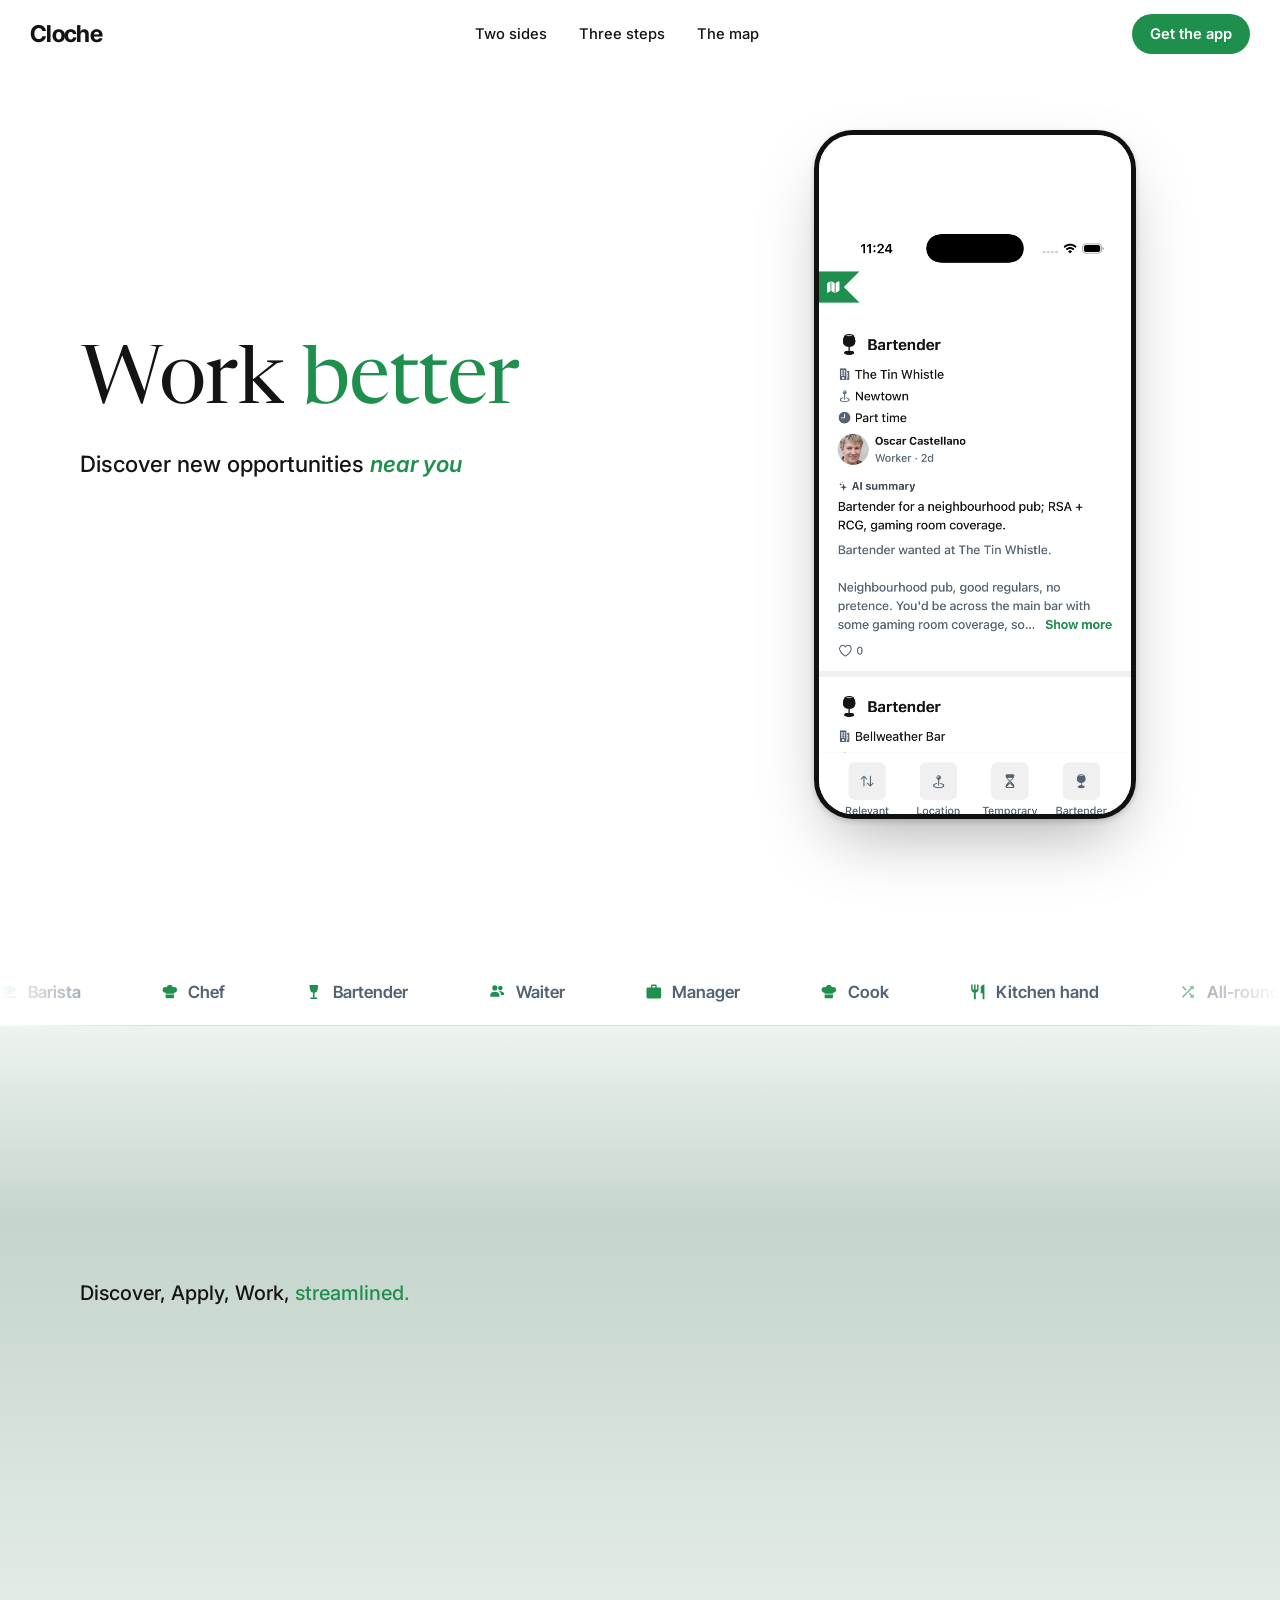
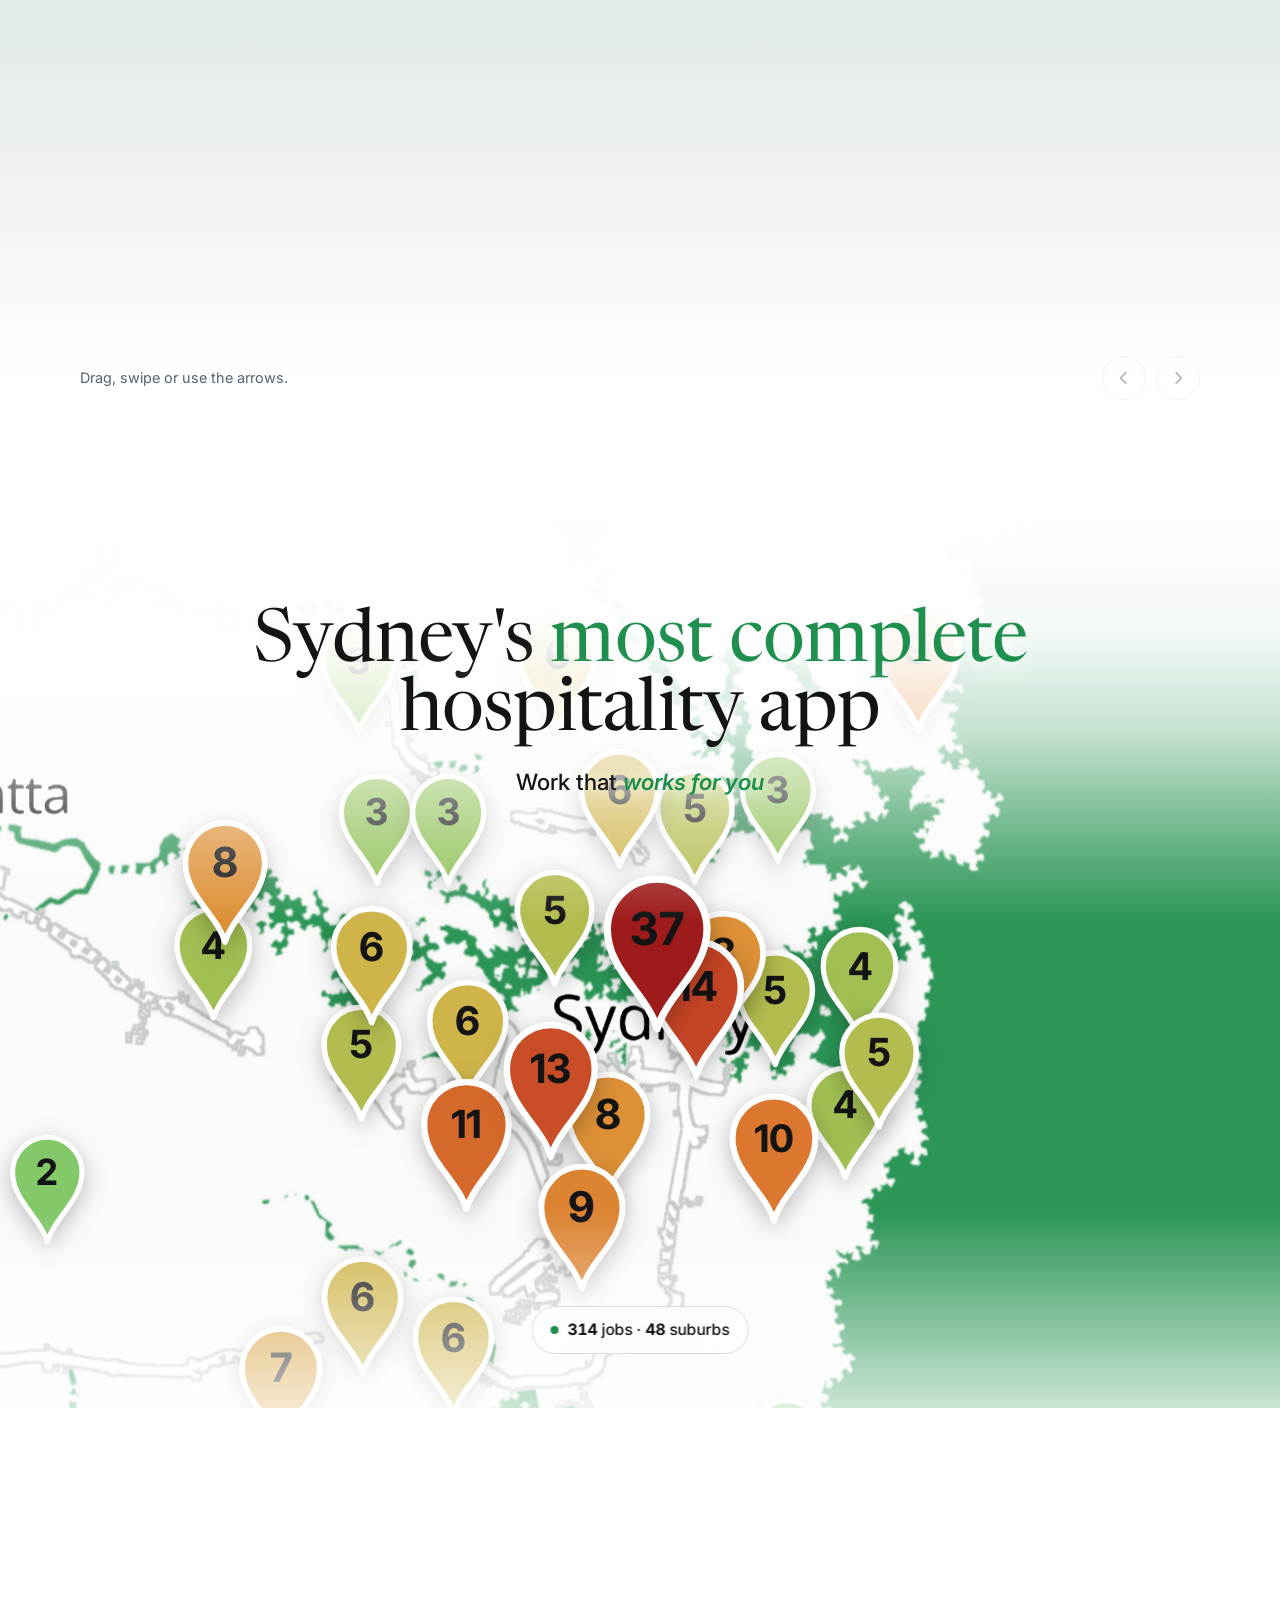
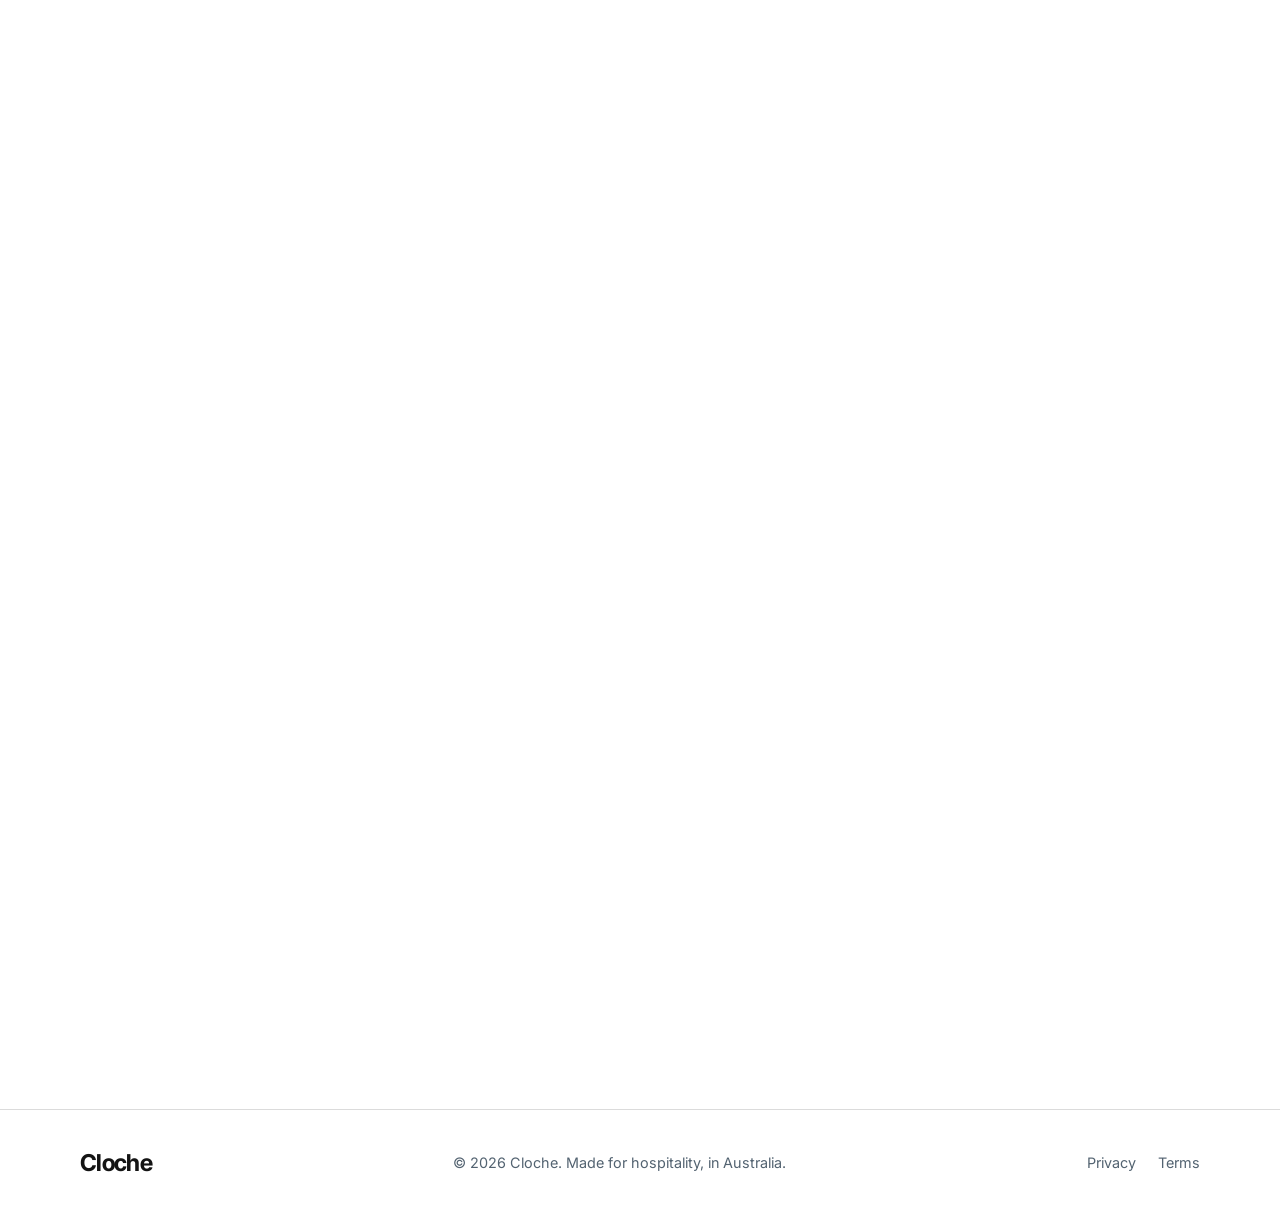
==== commit 76e1533b: "ADded slider and cards" ====
--- a/index.html
+++ b/index.html
@@ -20,6 +20,17 @@
   <script>
     (function () {
       document.documentElement.classList.add('js', 'is-loading');
+
+      /* The preloader owns the first screen, so the page must start at the top
+         to hand over to the hero. Browsers otherwise restore the scroll offset
+         from the last visit on a reload or a back-navigation, and because the
+         loader locks scrolling while it plays, the reader is put down mid-hero
+         with the headline already above the fold and no scroll to recover it.
+         Manual restoration plus an explicit reset is the only reliable fix —
+         iOS Safari applies its restore after this script runs, so the reset is
+         repeated once more when the page fires load. */
+      if ('scrollRestoration' in history) history.scrollRestoration = 'manual';
+      addEventListener('load', function () { scrollTo(0, 0); });
     })();
   </script>
 
@@ -376,8 +387,8 @@
 
       <nav class="nav-pill" aria-label="Site">
         <a href="#sides">Two sides</a>
-        <a href="#features">Features</a>
-        <a href="#numbers">The numbers</a>
+        <a href="#gallery">Three steps</a>
+        <a href="#map">The map</a>
       </nav>
 
       <div class="nav-actions">
@@ -518,38 +529,6 @@
     </section>
     </div><!-- /.hero-stage -->
 
-    <!-- ============ FULL-SCREEN MAP ============
-         The app's suburb map, blown up to the whole viewport. The section is
-         tall on purpose: the extra height is the scrub track. Scrolling starts
-         on the bare map and rains the pins onto it, smallest counts first,
-         ending on the CBD's 37. Pins are DOM elements over a genuinely empty
-         basemap (captured from the app in the simulator with a zero-match
-         filter), so each one can land on real map detail — roads, water,
-         labels — and stay welded to it through the zoom. -->
-    <section class="mapscroll" id="map" aria-labelledby="map-heading">
-      <div class="map-sticky">
-        <div class="map-stage" id="map-stage" aria-hidden="true">
-          <img class="map-base" src="assets/map-base.png"
-               width="1206" height="1720" loading="lazy" alt="">
-          <!-- pins injected by script.js -->
-        </div>
-        <div class="map-scrim map-scrim-bottom" aria-hidden="true"></div>
-        <!-- The heading block is persistently visible: no entrance reveal and
-             no scrubbed opacity, so the map is labelled the moment the section
-             comes into view and stays labelled all the way through it. -->
-        <div class="map-titles" id="map-titles">
-          <h2 id="map-heading">Browse local openings</h2>
-          <p class="map-note">Flexible work that suits you</p>
-        </div>
-        <!-- The app's own "314 jobs · 48 suburbs" pill; counts up as pins land -->
-        <div class="map-chip" id="map-chip" aria-hidden="true">
-          <span class="map-chip-dot"></span>
-          <span><b id="map-chip-jobs">314</b> jobs · <b id="map-chip-suburbs">48</b> suburbs</span>
-        </div>
-      </div>
-      <p class="visually-hidden">A map of Sydney fills the screen. As the page scrolls, suburb pins land on it one by one — 314 open jobs across 48 suburbs, each pin sized and coloured by how many jobs are open there.</p>
-    </section>
-
     <!-- ============ SCROLL GALLERY ============
          A horizontal rail of screens: drag, swipe, arrow keys or the two
          buttons. The rail is the scroll container itself (no transform
@@ -557,8 +536,13 @@
          for free and it still works with JS off. -->
     <section class="gallery section" id="gallery" aria-labelledby="gallery-heading">
       <div class="container">
-        <p class="kicker" data-reveal>A look inside</p>
         <h2 id="gallery-heading" data-reveal>Three steps.</h2>
+        <!-- Fourth thing the side toggle drives, after the hero headline, the
+             screenshot and the refresh beat. Work is the default side, so the
+             static markup carries its copy for no-JS and first paint. -->
+        <p class="gallery-lede split-words" data-side-copy data-hl="streamlined."
+           data-work="Discover, Apply, Work, streamlined." data-work-hl="streamlined."
+           data-hire="End to end hiring, made simple." data-hire-hl="made simple.">Discover, Apply, Work, <em class="hl">streamlined.</em></p>
       </div>
 
       <div class="gallery-viewport" id="gallery-viewport" tabindex="0" role="group"
@@ -601,7 +585,7 @@
           </li>
 
           <li class="gallery-card" data-side="work" hidden>
-            <div class="gallery-shot">
+            <div class="gallery-shot is-bleed">
               <div class="gallery-phone">
                 <!-- Two shots sharing one screen. Each is drawn at full screen width
                      inside a half-width window, so neither is squashed — the modifier
@@ -625,7 +609,7 @@
           <li class="gallery-card" data-side="work" hidden>
             <div class="gallery-shot">
               <div class="gallery-phone">
-                <div class="device-screen">
+                <div class="device-screen is-sheet">
                   <img src="assets/work-step-2-apply.png" width="1206" height="2622" loading="lazy"
                        alt="Applying for Front of House at The Copper Still in Newtown: the resume and RSA certificate autofilled from Tahlia Brooks' profile, with a short message to the hirer above the Submit application button.">
                 </div>
@@ -661,198 +645,88 @@
       </div>
     </section>
 
+    <!-- ============ FULL-SCREEN MAP ============
+         The app's suburb map, blown up to the whole viewport. The section is
+         tall on purpose: the extra height is the scrub track. Scrolling starts
+         on the bare map and rains the pins onto it, smallest counts first,
+         ending on the CBD's 37. Pins are DOM elements over a genuinely empty
+         basemap (captured from the app in the simulator with a zero-match
+         filter), so each one can land on real map detail — roads, water,
+         labels — and stay welded to it through the zoom. -->
+    <section class="mapscroll" id="map" aria-labelledby="map-heading">
+      <div class="map-sticky">
+        <div class="map-stage" id="map-stage" aria-hidden="true">
+          <img class="map-base" src="assets/map-base.png"
+               width="1206" height="1720" loading="lazy" alt="">
+          <!-- pins injected by script.js -->
+        </div>
+        <div class="map-scrim map-scrim-top" aria-hidden="true"></div>
+        <div class="map-scrim map-scrim-bottom" aria-hidden="true"></div>
+        <!-- The heading block is persistently visible: no entrance reveal and
+             no scrubbed opacity, so the map is labelled the moment the section
+             comes into view and stays labelled all the way through it. -->
+        <div class="map-titles" id="map-titles">
+          <h2 id="map-heading">Sydney's <span class="hl">most complete</span> hospitality app</h2>
+          <p class="map-note">Work that <span class="hl">works for you</span></p>
+        </div>
+        <!-- The app's own "314 jobs · 48 suburbs" pill; counts up as pins land -->
+        <div class="map-chip" id="map-chip" aria-hidden="true">
+          <span class="map-chip-dot"></span>
+          <span><b id="map-chip-jobs">314</b> jobs · <b id="map-chip-suburbs">48</b> suburbs</span>
+        </div>
+      </div>
+      <p class="visually-hidden">A map of Sydney fills the screen. As the page scrolls, suburb pins land on it one by one — 314 open jobs across 48 suburbs, each pin sized and coloured by how many jobs are open there.</p>
+    </section>
+
     <!-- ============ TWO SIDES, ONE APP ============ -->
     <section class="sides section" id="sides" aria-labelledby="sides-heading">
       <div class="container">
         <p class="kicker" data-reveal>Two sides, one app</p>
         <h2 id="sides-heading" data-reveal>The same app, facing both ways.</h2>
-        <p class="section-sub" data-reveal>One account can be a worker, a venue, or both — the whole app flips to match. The switch on the phone up top flips the feed; here's what each side gets.</p>
-
-        <!-- The interactive work/hire toggle lives in the hero now — this
-             section is deliberately static copy so the page doesn't carry two
-             identical controls doing the same thing. -->
-        <div class="sides-columns" data-reveal-children>
+        <p class="section-sub" data-reveal>One account can be a worker, a venue, or both — the whole app flips to match. Use the switch up top to see the side you're on.</p>
+
+        <!-- One card, not two columns: the app shows a reader one side at a
+             time, so the page does too. The Work/Hire toggle in the bar is the
+             only control — this section listens to it rather than carrying a
+             second one that would do the same job.
+
+             Both panels ship visible. A no-JS visit then reads them stacked,
+             which is the old two-column content in one column; JS hides the
+             inactive one on init, behind the loader, so there is no flash. -->
+        <div class="sides-columns is-single" data-reveal>
           <article class="side-col">
-            <p class="side-tag">For workers</p>
-            <h3>Set your roles. Get the right jobs.</h3>
-            <p>Tell Cloche what you do — bartender, chef, barista, whatever — and the suburb you're in. Your feed ranks nearby jobs by the roles you picked, with a plain-English summary above every ad.</p>
-            <ul class="ticks">
-              <li>One-tap applications with your certs attached</li>
-              <li>A map of every open job around you</li>
-              <li>Post your availability and let venues come to you</li>
-            </ul>
-          </article>
-          <article class="side-col">
-            <p class="side-tag">For venues</p>
-            <h3>Post a shift. Meet the shortlist.</h3>
-            <p>Put up a casual shift or a permanent role in a minute. Applicants arrive with verified credentials, distance and experience already on the card — and your feed shows workers posting their availability nearby.</p>
-            <ul class="ticks">
-              <li>Verified RSA, RCG and Food Safety before you message</li>
-              <li>Distance and experience on every applicant card</li>
-              <li>Message workers directly, no middleman</li>
-            </ul>
+            <div class="side-panel" data-side-panel="work">
+              <p class="side-tag">For workers</p>
+              <h3>Set your roles. Get the right jobs.</h3>
+              <p>Tell Cloche what you do — bartender, chef, barista, whatever — and the suburb you're in. Your feed ranks nearby jobs by the roles you picked, with a plain-English summary above every ad.</p>
+              <ul class="ticks">
+                <li>One-tap applications with your certs attached</li>
+                <li>A map of every open job around you</li>
+                <li>Post your availability and let venues come to you</li>
+              </ul>
+            </div>
+            <div class="side-panel" data-side-panel="hire">
+              <p class="side-tag">For venues</p>
+              <h3>Post a shift. Meet the shortlist.</h3>
+              <p>Put up a casual shift or a permanent role in a minute. Applicants arrive with verified credentials, distance and experience already on the card — and your feed shows workers posting their availability nearby.</p>
+              <ul class="ticks">
+                <li>Verified RSA, RCG and Food Safety before you message</li>
+                <li>Distance and experience on every applicant card</li>
+                <li>Message workers directly, no middleman</li>
+              </ul>
+            </div>
           </article>
         </div>
       </div>
     </section>
 
-    <!-- ============ PINNED PHONE FEATURE SCROLL ============ -->
-    <section class="pinned section" id="features" aria-labelledby="pinned-heading">
-      <div class="container">
-        <p class="kicker" data-reveal>What it does</p>
-        <h2 id="pinned-heading" data-reveal>Built around four ideas.</h2>
-      </div>
-
-      <div class="pinned-layout container">
-        <!-- The phone stays stuck while the copy scrolls; the screenshot
-             crossfades as each beat enters the middle of the viewport -->
-        <div class="pinned-device">
-          <div class="device-glow" aria-hidden="true"></div>
-          <div class="device">
-            <div class="device-screen">
-              <img class="beat-img is-active" data-beat="0" src="assets/01-feed.png" width="1206" height="2622" loading="lazy"
-                   alt="Worker feed ranking a bartender job first, with an AI summary above the raw ad.">
-              <img class="beat-img" data-beat="1" src="assets/02-map.png" width="1206" height="2622" loading="lazy"
-                   alt="Map of Sydney with suburb pins sized and colour-graded by open job count — 314 jobs across 48 suburbs.">
-              <img class="beat-img" data-beat="2" src="assets/05-profile-certs.png" width="1206" height="2622" loading="lazy"
-                   alt="Worker profile listing RSA, RCG and Food Safety Supervisor certifications, each with a green Verified badge.">
-              <img class="beat-img" data-beat="3" src="assets/12-venue-messages.png" width="1206" height="2622" loading="lazy"
-                   alt="Venue messages screen showing a hired bartender for The Copper Still in Surry Hills.">
-            </div>
-          </div>
-        </div>
-
-        <div class="pinned-copy">
-          <article class="beat" data-beat="0">
-            <h3>A feed that knows your trade</h3>
-            <p>The ranking is structural: roles you selected always outrank roles you didn't, and nothing — not freshness, not popularity — can push a wrong-role job above a right-role one.</p>
-            <p>All the personalisation happens on your phone. Your behaviour never leaves it.</p>
-          </article>
-          <article class="beat" data-beat="1">
-            <h3>See who's hiring near you</h3>
-            <p>A live map of open jobs, with suburb pins sized and coloured by how many are there. Tap a pin, see the jobs.</p>
-            <p>Right now that's 314 jobs across 48 Sydney suburbs.</p>
-          </article>
-          <article class="beat" data-beat="2">
-            <h3>Credentials, verified once</h3>
-            <p>Upload your RSA, RCG and Food Safety certificates once. Cloche verifies them and tracks expiry.</p>
-            <p>Venues see the green badge before they message you — no more emailing photos of cards.</p>
-          </article>
-          <article class="beat" data-beat="3">
-            <h3>Applicants, already filtered</h3>
-            <p>Venues get a shortlist, not a pile. Every applicant card carries verified credentials, distance and experience up front.</p>
-            <p>When you hire someone, the role and the conversation stay together in one place.</p>
-          </article>
-        </div>
-      </div>
-    </section>
-
-    <!-- ============ PULL-TO-REFRESH DELIGHT BEAT ============ -->
-    <section class="cloche-beat" id="delight" aria-labelledby="delight-heading">
-      <div class="cloche-sticky">
-        <div class="container cloche-inner">
-          <div class="cloche-copy">
-            <h2 id="delight-heading" data-reveal>Pull to refresh.<br>The cloche lifts.</h2>
-            <p data-reveal>The app is named after the serving dome. Pull the feed down and it lifts off the plate. That's it. That's the feature.</p>
-          </div>
-          <div class="cloche-device" data-reveal>
-            <div class="device device-small">
-              <div class="device-screen">
-                <!-- Scrubbed against scroll position in JS; the poster is the
-                     reduced-motion and video-failure fallback. -->
-                <video id="cloche-video" muted playsinline preload="none"
-                       poster="assets/15-pull-refresh.png"
-                       aria-label="The feed pulled down, revealing a green cloche lifting off a plate.">
-                  <source src="assets/pull-refresh.mp4" type="video/mp4">
-                </video>
-                <!-- No JS means no scrubbing, so stand in a still. -->
-                <noscript>
-                  <img src="assets/15-pull-refresh.png" width="1206" height="2622"
-                       alt="The feed pulled down, revealing a green cloche lifting off a plate.">
-                </noscript>
-              </div>
-            </div>
-          </div>
-        </div>
-      </div>
-    </section>
-
-    <!-- ============ FEATURE GRID ============ -->
-    <section class="grid-section section" aria-labelledby="grid-heading">
-      <div class="container">
-        <p class="kicker" data-reveal>The rest of it</p>
-        <h2 id="grid-heading" data-reveal>Small app, sharp edges.</h2>
-
-        <div class="feature-grid" data-reveal-children>
-          <article class="card">
-            <svg viewBox="0 0 24 24" fill="none" stroke="currentColor" stroke-width="1.8" stroke-linecap="round" stroke-linejoin="round" aria-hidden="true"><path d="M12 3l1.8 4.9L19 9.7l-5.2 1.8L12 16.5l-1.8-5L5 9.7l5.2-1.8L12 3Z"/><path d="M18.5 15.5l.75 2 2 .75-2 .75-.75 2-.75-2-2-.75 2-.75.75-2Z"/></svg>
-            <h3>AI summaries</h3>
-            <p>Every listing gets a one-line plain-English summary above the raw ad. A wall of ALL-CAPS text becomes scannable.</p>
-          </article>
-          <article class="card">
-            <svg viewBox="0 0 24 24" fill="none" stroke="currentColor" stroke-width="1.8" stroke-linecap="round" stroke-linejoin="round" aria-hidden="true"><path d="M4 6h16M7 12h13M10 18h10"/></svg>
-            <h3>Ranked feed</h3>
-            <p>Your roles come first, structurally. The server sends candidates; your phone does the ranking, in private.</p>
-          </article>
-          <article class="card">
-            <svg viewBox="0 0 24 24" fill="none" stroke="currentColor" stroke-width="1.8" stroke-linecap="round" stroke-linejoin="round" aria-hidden="true"><path d="M12 21s-7-5.5-7-11a7 7 0 0 1 14 0c0 5.5-7 11-7 11Z"/><circle cx="12" cy="10" r="2.6"/></svg>
-            <h3>Suburb map</h3>
-            <p>Pins sized and coloured by open jobs, filterable by role. See demand at a glance before you move.</p>
-          </article>
-          <article class="card">
-            <svg viewBox="0 0 24 24" fill="none" stroke="currentColor" stroke-width="1.8" stroke-linecap="round" stroke-linejoin="round" aria-hidden="true"><path d="M12 2.5l2.1 1.5 2.6-.3 1 2.4 2.4 1-.3 2.6 1.5 2.1-1.5 2.1.3 2.6-2.4 1-1 2.4-2.6-.3-2.1 1.5-2.1-1.5-2.6.3-1-2.4-2.4-1 .3-2.6L2.5 12 4 9.9l-.3-2.6 2.4-1 1-2.4 2.6.3L12 2.5Z"/><path d="m9 12 2 2 4-4.5"/></svg>
-            <h3>Verified certs</h3>
-            <p>RSA, RCG and Food Safety, uploaded once, verified and expiry-tracked. Venues see the badge, not a photo of a card.</p>
-          </article>
-          <article class="card">
-            <svg viewBox="0 0 24 24" fill="none" stroke="currentColor" stroke-width="1.8" stroke-linecap="round" stroke-linejoin="round" aria-hidden="true"><path d="M21 12a8.5 8.5 0 0 1-8.5 8.5c-1.5 0-2.9-.36-4.1-1L3 21l1.5-5.4A8.5 8.5 0 1 1 21 12Z"/></svg>
-            <h3>Direct messaging</h3>
-            <p>Workers and venues talk to each other, not to an agency. Applications, hires and chats stay in one thread.</p>
-          </article>
-          <article class="card">
-            <svg viewBox="0 0 24 24" fill="none" stroke="currentColor" stroke-width="1.8" stroke-linecap="round" stroke-linejoin="round" aria-hidden="true"><path d="M7 8h10M17 8l-3-3m3 3-3 3M17 16H7m0 0 3-3m-3 3 3 3"/></svg>
-            <h3>Worker and venue in one</h3>
-            <p>The same account can hold both sides. Flip it and the feed shows jobs to workers, workers to venues.</p>
-          </article>
-        </div>
-      </div>
-    </section>
-
-    <!-- ============ STATS BAND ============ -->
-    <section class="stats" id="numbers" aria-labelledby="stats-heading">
-      <div class="container">
-        <h2 id="stats-heading" class="visually-hidden">Cloche in numbers</h2>
-        <dl class="stats-row" data-reveal-children>
-          <div class="stat"><dd><span class="count" data-count="314">0</span></dd><dt>open jobs</dt></div>
-          <div class="stat"><dd><span class="count" data-count="48">0</span></dd><dt>suburbs</dt></div>
-          <div class="stat"><dd><span class="count" data-count="10">0</span></dd><dt>role categories</dt></div>
-          <div class="stat"><dd><span class="count" data-count="2">0</span></dd><dt>sides, one app</dt></div>
-        </dl>
-        <p class="stats-note" data-reveal>Sydney, at last count. More suburbs every week.</p>
-      </div>
-    </section>
-
-    <!-- ============ CTA ============ -->
-    <section class="cta section" id="get" aria-labelledby="cta-heading">
-      <div class="container">
-        <h2 id="cta-heading" data-reveal>Every shift, covered.</h2>
-        <p class="section-sub" data-reveal>Free for workers. Free for venues to browse. On the app stores soon.</p>
-        <div class="hero-ctas cta-ctas" data-reveal>
-          <a class="btn btn-store magnetic" href="#get">
-            <svg viewBox="0 0 24 24" fill="currentColor" aria-hidden="true"><path d="M17.05 20.28c-.98.95-2.05.8-3.08.35-1.09-.46-2.09-.48-3.24 0-1.44.62-2.2.44-3.06-.35C2.79 15.25 3.51 7.59 9.05 7.31c1.35.07 2.29.74 3.08.8 1.18-.24 2.31-.93 3.57-.84 1.51.12 2.65.72 3.4 1.8-3.12 1.87-2.38 5.98.48 7.13-.57 1.5-1.31 2.99-2.53 4.08ZM12.03 7.25c-.15-2.23 1.66-4.07 3.74-4.25.29 2.58-2.34 4.5-3.74 4.25Z"/></svg>
-            <span><small>Download on the</small>App Store</span>
-          </a>
-          <a class="btn btn-store magnetic" href="#get">
-            <svg viewBox="0 0 24 24" fill="currentColor" aria-hidden="true"><path d="M4 3.5v17c0 .35.37.57.67.4l1.2-.68 9.05-8.22L5.87 3.78l-1.2-.68a.46.46 0 0 0-.67.4Zm12.6 6.23L7.4 4.5l7.9 7.17 1.3-1.18 2.8 1.6c.8.45.8 1.37 0 1.82l-2.8 1.6-1.3-1.18-7.9 7.17 9.2-5.23 3.32-1.9c.53-.3.53-.94 0-1.24l-3.32-1.9Z"/></svg>
-            <span><small>Get it on</small>Google Play</span>
-          </a>
-        </div>
-      </div>
-    </section>
   </main>
 
   <!-- ============ FOOTER ============ -->
-  <footer class="footer">
+  <!-- Carries #get now that the CTA section is gone: the nav button and the
+       two hero store buttons all target it, and a dead #get would leave them
+       jumping to the top of the page instead of the end of it. -->
+  <footer class="footer" id="get">
     <div class="container footer-inner">
       <span class="wordmark">Cloche</span>
       <p>© 2026 Cloche. Made for hospitality, in Australia.</p>
--- a/styles.css
+++ b/styles.css
@@ -115,6 +115,17 @@
   font-size: 1.1rem;
   max-width: 34em;
   margin-top: 18px;
+}
+
+/* The gallery's one line of copy, sat under "Three steps." It swaps with the
+   side toggle, so it is set in the same weight both sides read at rather than
+   the muted grey of .section-sub — the accent word has to carry at a glance
+   while the words are still travelling. */
+.gallery-lede {
+  margin-top: 14px;
+  font-size: clamp(1.05rem, 1.7vw, 1.25rem);
+  font-weight: 500;
+  max-width: 26em;
 }
 
 /* ---------- Buttons ---------- */
@@ -267,6 +278,37 @@
 }
 .device-split .split-half.show-left img { left: 0; }
 .device-split .split-half.show-right img { right: 0; }
+/* The captured status bar — clock, carrier, battery, dynamic island — is
+   pulled up out of frame rather than masked over like the hero does, so the
+   screen fills with app content instead of a blank strip. 6.2% is the bar's
+   share of a 2622px capture; the extra height makes up what the shift would
+   otherwise leave short at the bottom. Must sit after the .device-split
+   rules above: same specificity, so source order is what wins. */
+.gallery-phone .device-screen img {
+  top: -6.2%;
+  bottom: auto;
+  height: 106.6%;
+}
+/* The apply screen was captured with its sheet pinned right under the status
+   bar, so the plain shift above leaves it jammed against the top edge and it
+   reads as a full screen rather than a sheet. There is only ~0.6% of slack in
+   the capture itself, so instead of shifting less, the shot is dropped clear
+   of the top and the gap is filled with the backdrop it sits on — a flat
+   #ccc, sampled from the capture, so the join is invisible. clip-path takes
+   the status bar off rather than the offset, which is now doing the dropping. */
+.gallery-phone .device-screen.is-sheet { background: #ccc; }
+.gallery-phone .device-screen.is-sheet img {
+  top: -4.2%;
+  height: 104.6%;
+  clip-path: inset(6.2% 0 0 0);
+}
+
+/* Growing past the screen's own ratio widens each shot too, and a centred
+   overflow would slide the halves off their split. Pin each to the edge it
+   is anchored on so the seam still lands mid-screen. */
+.device-split .split-half.show-left img { object-position: left center; }
+.device-split .split-half.show-right img { object-position: right center; }
+
 /* Hairline seam, so the join reads as deliberate rather than as a glitch. */
 .device-split::after {
   content: "";
@@ -560,6 +602,39 @@
 }
 
 /* ---------- Scroll gallery ---------- */
+
+/* The one dark surface on the page. It opens on near-black behind the heading
+   and resolves to paper by the time the rail starts, so the section arrives as
+   its own room and then hands the reader back to the white page beneath it —
+   no seam to hide at either end.
+
+   The stops are bunched in the first half on purpose: spread evenly, the mid
+   greys sit right where the cards begin and the cream shots read as dirty
+   against them. The green cast is a few points of the brand hue mixed into
+   the darks, so the band belongs to this page rather than looking like a
+   stock slate gradient. */
+/* A wash, not a dark band. The page is light only, so depth here comes from a
+   tint of the brand green settling at the top and clearing to paper by the
+   rail — deep enough to read as a surface the cards sit on, light enough that
+   the type stays ink and the cream shots keep their warmth. Anything darker
+   turns the section into a different site. */
+.gallery {
+  /* Room for the wash to arrive before the heading does. */
+  padding-top: clamp(150px, 20vh, 260px);
+  background: linear-gradient(
+    to bottom,
+    /* Meets the pale green the marquee above sits in, so there is no seam */
+    #EEF4EF 0%,
+    #DFE9E2 6%,
+    /* Deepest through the heading and its line */
+    #C6D6CC 18%,
+    #CEDCD3 30%,
+    #DCE7E0 45%,
+    #E9EFEB 62%,
+    #F4F7F5 76%,
+    var(--paper) 88%
+  );
+}
 
 /* The rail is the scroll container. Its inline padding matches .container's
    gutter so the first card starts on the same line as the heading above it,
@@ -638,6 +713,54 @@
 }
 .gallery-phone .device-screen { border-radius: 21px; }
 
+/* Full-bleed variant: the shot runs to the card's own edges with no handset
+   around it. Half of a 4:5 card is 2:5 = 0.40, and the captures are
+   1206/2622 = 0.46, so each half can show a screenshot at its own scale with
+   only a sliver cropped off the side — no squashing, and nothing to letterbox.
+
+   It is also the sharper way to draw them. The framed version fits a whole
+   screen into a half-width window by rendering the image at 200% of that
+   window, so on a 2x display it asks for roughly 1800 device pixels from a
+   1206px capture and softens. Here each shot is drawn at about its own
+   window's width, which lands under the source's native size and stays
+   crisp. */
+.gallery-shot.is-bleed .gallery-phone {
+  inset: 0;
+  width: auto;
+  transform: none;
+  padding: 0;
+  background: none;
+  border-radius: 0;
+  box-shadow: none;
+}
+.gallery-shot.is-bleed .device-screen,
+.gallery-shot.is-bleed .gallery-phone .device-screen {
+  height: 100%;
+  aspect-ratio: auto; /* the card sets the box now, not the capture's ratio */
+  border-radius: 0;
+  background: var(--paper);
+}
+/* Both of the app's own bars are taken off here, not just the status bar the
+   framed shots trim: the picture is meant to read as the app's content, and a
+   tab bar sitting on the card's bottom edge reads as this site's chrome. The
+   box is hung 6.2% above the card and run past its bottom edge, so the status
+   bar clears the top and the tab bar falls out below. */
+.gallery-shot.is-bleed .split-half img {
+  /* The box is taller than the card, so the capture fills it vertically and
+     the two offsets are what decide which slice shows. Solved rather than
+     eyeballed: with a box h% tall hung t% above the card, the top crop is t/h
+     of the capture and the bottom crop is 1 - t/h - 100/h. Wanting 6.2% off
+     the top (status bar) and ~12% off the bottom (tab bar) gives h = 122,
+     t = 7.6. Nudge the two together or the status bar creeps back in. */
+  top: -7.6%;
+  height: 122%;
+  width: 100%;
+  max-width: none;
+  object-fit: cover;
+}
+.gallery-shot.is-bleed .split-half.show-left img { left: 0; right: auto; object-position: left center; }
+.gallery-shot.is-bleed .split-half.show-right img { left: auto; right: 0; object-position: right center; }
+
 /* The rail carries both sides' cards; the toggle shows one set at a time.
    [hidden] alone can't win against .gallery-card's own display, so it is
    spelled out here. */
@@ -783,9 +906,30 @@
   opacity: 0.75;
 }
 
+/* The titles land in the top third, where the pins are densest. A halo alone
+   can't separate serif type from a field of coloured markers, so the map is
+   washed out to near-paper behind the heading and returns to full strength
+   below it — the reader sees a clean field, not a panel with an edge. */
+.map-scrim-top {
+  top: 0;
+  height: 46svh;
+  background: linear-gradient(
+    to bottom,
+    var(--paper) 0%,
+    rgba(255, 255, 255, 0.94) 30%,
+    rgba(255, 255, 255, 0.72) 55%,
+    rgba(255, 255, 255, 0.32) 78%,
+    transparent 100%
+  );
+}
+
 .map-titles {
   position: absolute;
-  top: max(96px, 11svh);
+  /* Set down from the top edge rather than against it: the nav is already
+     occupying the top of the screen, so a heading tucked right beneath it
+     reads as a second toolbar. The gap lets the map open above the type and
+     the block sit on the cartography as a caption. */
+  top: calc(max(112px, 12svh) - 10px);
   left: 0;
   right: 0;
   text-align: center;
@@ -794,18 +938,45 @@
   padding-inline: 24px;
 }
 
-/* The heading sits straight on the cartography with no scrim behind it, so
-   legibility comes from a halo that hugs the glyphs instead of a box: four
-   tight page-colour shadows outline the letters, a wider soft one lifts them
-   off a pin or a green bay underneath. */
+/* The map is the second full-bleed moment on the page, so its titles are set
+   like the hero's rather than like a section heading: the serif at book
+   weight, near-solid leading, and the accent carried by colour alone. */
+#map-heading {
+  font-family: var(--font-hero);
+  font-weight: 400;
+  font-optical-sizing: auto;
+  font-size: clamp(2.6rem, 6.4vw, 4.6rem);
+  letter-spacing: -0.01em;
+  line-height: 0.94;
+  text-wrap: balance;
+}
+
+#map-heading .hl { color: var(--accent); }
+
+/* Subhead follows the hero's rule: at this size colour alone doesn't register,
+   so the accent run is set in real italic. */
+.map-note {
+  margin: 16px auto 0;
+  max-width: 18em;
+  font-size: clamp(1.15rem, 2vw, 1.4rem);
+  font-weight: 500;
+  color: var(--ink);
+  text-wrap: balance;
+}
+
+.map-note .hl {
+  color: var(--accent);
+  font-weight: 600;
+  font-style: italic;
+}
+
+/* With the wash carrying the contrast, the type needs a glow rather than an
+   outline — a hard ring at this size traces the serifs and reads as a sticker.
+   Two soft page-colour blooms are enough to lift the letters off a pin that
+   strays into the top of the frame. */
 #map-heading, .map-note {
-  text-shadow:
-    0 1px 0 var(--paper), 0 -1px 0 var(--paper),
-    1px 0 0 var(--paper), -1px 0 0 var(--paper),
-    0 2px 14px var(--paper);
-}
-
-.map-note { color: var(--muted); margin-top: 12px; font-size: 0.98rem; }
+  text-shadow: 0 0 16px var(--paper), 0 0 42px var(--paper);
+}
 
 /* The app's own summary pill, counting up as the pins land */
 .map-chip {
@@ -931,11 +1102,35 @@
   margin-top: 48px;
 }
 
+/* One card carrying both sides. Narrower than the full grid so the measure
+   stays readable now that the copy is not sharing the row with a second
+   column, and centred so it sits under the heading rather than ragging left. */
+.sides-columns.is-single {
+  grid-template-columns: 1fr;
+  max-width: 760px;
+  margin-inline: auto;
+}
+
 .side-col {
   border: 1px solid var(--line);
   border-radius: 18px;
   background: var(--card-bg);
   padding: 34px 30px;
+}
+
+/* The two sides run to different lengths, so the card would jump height on
+   every swap. Both panels occupy the same grid cell: the card is as tall as
+   the taller side and holds still while the copy changes underneath. */
+.sides-columns.is-single .side-col { display: grid; }
+.side-panel { grid-area: 1 / 1; }
+.side-panel[hidden] { display: none; }
+
+.side-panel.is-in {
+  animation: side-panel-in 0.34s var(--ease-out) both;
+}
+@keyframes side-panel-in {
+  from { opacity: 0; transform: translateY(8px); }
+  to { opacity: 1; transform: none; }
 }
 .side-tag {
   color: var(--accent);
@@ -1263,7 +1458,13 @@
   .hero-inner {
     grid-template-columns: 1fr;
     grid-template-rows: auto auto;
-    align-content: end;
+    /* `safe` matters: --copy-block below is an estimate, so on a phone whose
+       type metrics run taller than it allows, the stack overflows its row.
+       Plain `end` resolves that overflow off the TOP edge, taking the headline
+       with it and leaving nothing to scroll back to. `safe` falls back to
+       start-alignment the moment it would overflow, so the copy is always
+       reachable and only the bottom gives way. */
+    align-content: safe end;
     align-items: start;
     /* Centred: at this size the headline is the whole top of the screen, and
        ragging it left left a wedge of dead space beside it. Centring also puts
@@ -1318,7 +1519,7 @@
   }
 
   /* Below the fixed nav (~70px tall on phones), not underneath it */
-  .map-titles { top: max(88px, 10svh); }
+  .map-titles { top: calc(max(104px, 11svh) - 10px); }
 
   .sides-columns { grid-template-columns: 1fr; }
 
--- a/styles.css
+++ b/styles.css
@@ -115,6 +115,17 @@
   font-size: 1.1rem;
   max-width: 34em;
   margin-top: 18px;
+}
+
+/* The gallery's one line of copy, sat under "Three steps." It swaps with the
+   side toggle, so it is set in the same weight both sides read at rather than
+   the muted grey of .section-sub — the accent word has to carry at a glance
+   while the words are still travelling. */
+.gallery-lede {
+  margin-top: 14px;
+  font-size: clamp(1.05rem, 1.7vw, 1.25rem);
+  font-weight: 500;
+  max-width: 26em;
 }
 
 /* ---------- Buttons ---------- */
@@ -267,6 +278,37 @@
 }
 .device-split .split-half.show-left img { left: 0; }
 .device-split .split-half.show-right img { right: 0; }
+/* The captured status bar — clock, carrier, battery, dynamic island — is
+   pulled up out of frame rather than masked over like the hero does, so the
+   screen fills with app content instead of a blank strip. 6.2% is the bar's
+   share of a 2622px capture; the extra height makes up what the shift would
+   otherwise leave short at the bottom. Must sit after the .device-split
+   rules above: same specificity, so source order is what wins. */
+.gallery-phone .device-screen img {
+  top: -6.2%;
+  bottom: auto;
+  height: 106.6%;
+}
+/* The apply screen was captured with its sheet pinned right under the status
+   bar, so the plain shift above leaves it jammed against the top edge and it
+   reads as a full screen rather than a sheet. There is only ~0.6% of slack in
+   the capture itself, so instead of shifting less, the shot is dropped clear
+   of the top and the gap is filled with the backdrop it sits on — a flat
+   #ccc, sampled from the capture, so the join is invisible. clip-path takes
+   the status bar off rather than the offset, which is now doing the dropping. */
+.gallery-phone .device-screen.is-sheet { background: #ccc; }
+.gallery-phone .device-screen.is-sheet img {
+  top: -4.2%;
+  height: 104.6%;
+  clip-path: inset(6.2% 0 0 0);
+}
+
+/* Growing past the screen's own ratio widens each shot too, and a centred
+   overflow would slide the halves off their split. Pin each to the edge it
+   is anchored on so the seam still lands mid-screen. */
+.device-split .split-half.show-left img { object-position: left center; }
+.device-split .split-half.show-right img { object-position: right center; }
+
 /* Hairline seam, so the join reads as deliberate rather than as a glitch. */
 .device-split::after {
   content: "";
@@ -560,6 +602,39 @@
 }
 
 /* ---------- Scroll gallery ---------- */
+
+/* The one dark surface on the page. It opens on near-black behind the heading
+   and resolves to paper by the time the rail starts, so the section arrives as
+   its own room and then hands the reader back to the white page beneath it —
+   no seam to hide at either end.
+
+   The stops are bunched in the first half on purpose: spread evenly, the mid
+   greys sit right where the cards begin and the cream shots read as dirty
+   against them. The green cast is a few points of the brand hue mixed into
+   the darks, so the band belongs to this page rather than looking like a
+   stock slate gradient. */
+/* A wash, not a dark band. The page is light only, so depth here comes from a
+   tint of the brand green settling at the top and clearing to paper by the
+   rail — deep enough to read as a surface the cards sit on, light enough that
+   the type stays ink and the cream shots keep their warmth. Anything darker
+   turns the section into a different site. */
+.gallery {
+  /* Room for the wash to arrive before the heading does. */
+  padding-top: clamp(150px, 20vh, 260px);
+  background: linear-gradient(
+    to bottom,
+    /* Meets the pale green the marquee above sits in, so there is no seam */
+    #EEF4EF 0%,
+    #DFE9E2 6%,
+    /* Deepest through the heading and its line */
+    #C6D6CC 18%,
+    #CEDCD3 30%,
+    #DCE7E0 45%,
+    #E9EFEB 62%,
+    #F4F7F5 76%,
+    var(--paper) 88%
+  );
+}
 
 /* The rail is the scroll container. Its inline padding matches .container's
    gutter so the first card starts on the same line as the heading above it,
@@ -638,6 +713,54 @@
 }
 .gallery-phone .device-screen { border-radius: 21px; }
 
+/* Full-bleed variant: the shot runs to the card's own edges with no handset
+   around it. Half of a 4:5 card is 2:5 = 0.40, and the captures are
+   1206/2622 = 0.46, so each half can show a screenshot at its own scale with
+   only a sliver cropped off the side — no squashing, and nothing to letterbox.
+
+   It is also the sharper way to draw them. The framed version fits a whole
+   screen into a half-width window by rendering the image at 200% of that
+   window, so on a 2x display it asks for roughly 1800 device pixels from a
+   1206px capture and softens. Here each shot is drawn at about its own
+   window's width, which lands under the source's native size and stays
+   crisp. */
+.gallery-shot.is-bleed .gallery-phone {
+  inset: 0;
+  width: auto;
+  transform: none;
+  padding: 0;
+  background: none;
+  border-radius: 0;
+  box-shadow: none;
+}
+.gallery-shot.is-bleed .device-screen,
+.gallery-shot.is-bleed .gallery-phone .device-screen {
+  height: 100%;
+  aspect-ratio: auto; /* the card sets the box now, not the capture's ratio */
+  border-radius: 0;
+  background: var(--paper);
+}
+/* Both of the app's own bars are taken off here, not just the status bar the
+   framed shots trim: the picture is meant to read as the app's content, and a
+   tab bar sitting on the card's bottom edge reads as this site's chrome. The
+   box is hung 6.2% above the card and run past its bottom edge, so the status
+   bar clears the top and the tab bar falls out below. */
+.gallery-shot.is-bleed .split-half img {
+  /* The box is taller than the card, so the capture fills it vertically and
+     the two offsets are what decide which slice shows. Solved rather than
+     eyeballed: with a box h% tall hung t% above the card, the top crop is t/h
+     of the capture and the bottom crop is 1 - t/h - 100/h. Wanting 6.2% off
+     the top (status bar) and ~12% off the bottom (tab bar) gives h = 122,
+     t = 7.6. Nudge the two together or the status bar creeps back in. */
+  top: -7.6%;
+  height: 122%;
+  width: 100%;
+  max-width: none;
+  object-fit: cover;
+}
+.gallery-shot.is-bleed .split-half.show-left img { left: 0; right: auto; object-position: left center; }
+.gallery-shot.is-bleed .split-half.show-right img { left: auto; right: 0; object-position: right center; }
+
 /* The rail carries both sides' cards; the toggle shows one set at a time.
    [hidden] alone can't win against .gallery-card's own display, so it is
    spelled out here. */
@@ -783,9 +906,30 @@
   opacity: 0.75;
 }
 
+/* The titles land in the top third, where the pins are densest. A halo alone
+   can't separate serif type from a field of coloured markers, so the map is
+   washed out to near-paper behind the heading and returns to full strength
+   below it — the reader sees a clean field, not a panel with an edge. */
+.map-scrim-top {
+  top: 0;
+  height: 46svh;
+  background: linear-gradient(
+    to bottom,
+    var(--paper) 0%,
+    rgba(255, 255, 255, 0.94) 30%,
+    rgba(255, 255, 255, 0.72) 55%,
+    rgba(255, 255, 255, 0.32) 78%,
+    transparent 100%
+  );
+}
+
 .map-titles {
   position: absolute;
-  top: max(96px, 11svh);
+  /* Set down from the top edge rather than against it: the nav is already
+     occupying the top of the screen, so a heading tucked right beneath it
+     reads as a second toolbar. The gap lets the map open above the type and
+     the block sit on the cartography as a caption. */
+  top: calc(max(112px, 12svh) - 10px);
   left: 0;
   right: 0;
   text-align: center;
@@ -794,18 +938,45 @@
   padding-inline: 24px;
 }
 
-/* The heading sits straight on the cartography with no scrim behind it, so
-   legibility comes from a halo that hugs the glyphs instead of a box: four
-   tight page-colour shadows outline the letters, a wider soft one lifts them
-   off a pin or a green bay underneath. */
+/* The map is the second full-bleed moment on the page, so its titles are set
+   like the hero's rather than like a section heading: the serif at book
+   weight, near-solid leading, and the accent carried by colour alone. */
+#map-heading {
+  font-family: var(--font-hero);
+  font-weight: 400;
+  font-optical-sizing: auto;
+  font-size: clamp(2.6rem, 6.4vw, 4.6rem);
+  letter-spacing: -0.01em;
+  line-height: 0.94;
+  text-wrap: balance;
+}
+
+#map-heading .hl { color: var(--accent); }
+
+/* Subhead follows the hero's rule: at this size colour alone doesn't register,
+   so the accent run is set in real italic. */
+.map-note {
+  margin: 16px auto 0;
+  max-width: 18em;
+  font-size: clamp(1.15rem, 2vw, 1.4rem);
+  font-weight: 500;
+  color: var(--ink);
+  text-wrap: balance;
+}
+
+.map-note .hl {
+  color: var(--accent);
+  font-weight: 600;
+  font-style: italic;
+}
+
+/* With the wash carrying the contrast, the type needs a glow rather than an
+   outline — a hard ring at this size traces the serifs and reads as a sticker.
+   Two soft page-colour blooms are enough to lift the letters off a pin that
+   strays into the top of the frame. */
 #map-heading, .map-note {
-  text-shadow:
-    0 1px 0 var(--paper), 0 -1px 0 var(--paper),
-    1px 0 0 var(--paper), -1px 0 0 var(--paper),
-    0 2px 14px var(--paper);
-}
-
-.map-note { color: var(--muted); margin-top: 12px; font-size: 0.98rem; }
+  text-shadow: 0 0 16px var(--paper), 0 0 42px var(--paper);
+}
 
 /* The app's own summary pill, counting up as the pins land */
 .map-chip {
@@ -931,11 +1102,35 @@
   margin-top: 48px;
 }
 
+/* One card carrying both sides. Narrower than the full grid so the measure
+   stays readable now that the copy is not sharing the row with a second
+   column, and centred so it sits under the heading rather than ragging left. */
+.sides-columns.is-single {
+  grid-template-columns: 1fr;
+  max-width: 760px;
+  margin-inline: auto;
+}
+
 .side-col {
   border: 1px solid var(--line);
   border-radius: 18px;
   background: var(--card-bg);
   padding: 34px 30px;
+}
+
+/* The two sides run to different lengths, so the card would jump height on
+   every swap. Both panels occupy the same grid cell: the card is as tall as
+   the taller side and holds still while the copy changes underneath. */
+.sides-columns.is-single .side-col { display: grid; }
+.side-panel { grid-area: 1 / 1; }
+.side-panel[hidden] { display: none; }
+
+.side-panel.is-in {
+  animation: side-panel-in 0.34s var(--ease-out) both;
+}
+@keyframes side-panel-in {
+  from { opacity: 0; transform: translateY(8px); }
+  to { opacity: 1; transform: none; }
 }
 .side-tag {
   color: var(--accent);
@@ -1263,7 +1458,13 @@
   .hero-inner {
     grid-template-columns: 1fr;
     grid-template-rows: auto auto;
-    align-content: end;
+    /* `safe` matters: --copy-block below is an estimate, so on a phone whose
+       type metrics run taller than it allows, the stack overflows its row.
+       Plain `end` resolves that overflow off the TOP edge, taking the headline
+       with it and leaving nothing to scroll back to. `safe` falls back to
+       start-alignment the moment it would overflow, so the copy is always
+       reachable and only the bottom gives way. */
+    align-content: safe end;
     align-items: start;
     /* Centred: at this size the headline is the whole top of the screen, and
        ragging it left left a wedge of dead space beside it. Centring also puts
@@ -1318,7 +1519,7 @@
   }
 
   /* Below the fixed nav (~70px tall on phones), not underneath it */
-  .map-titles { top: max(88px, 10svh); }
+  .map-titles { top: calc(max(104px, 11svh) - 10px); }
 
   .sides-columns { grid-template-columns: 1fr; }
 
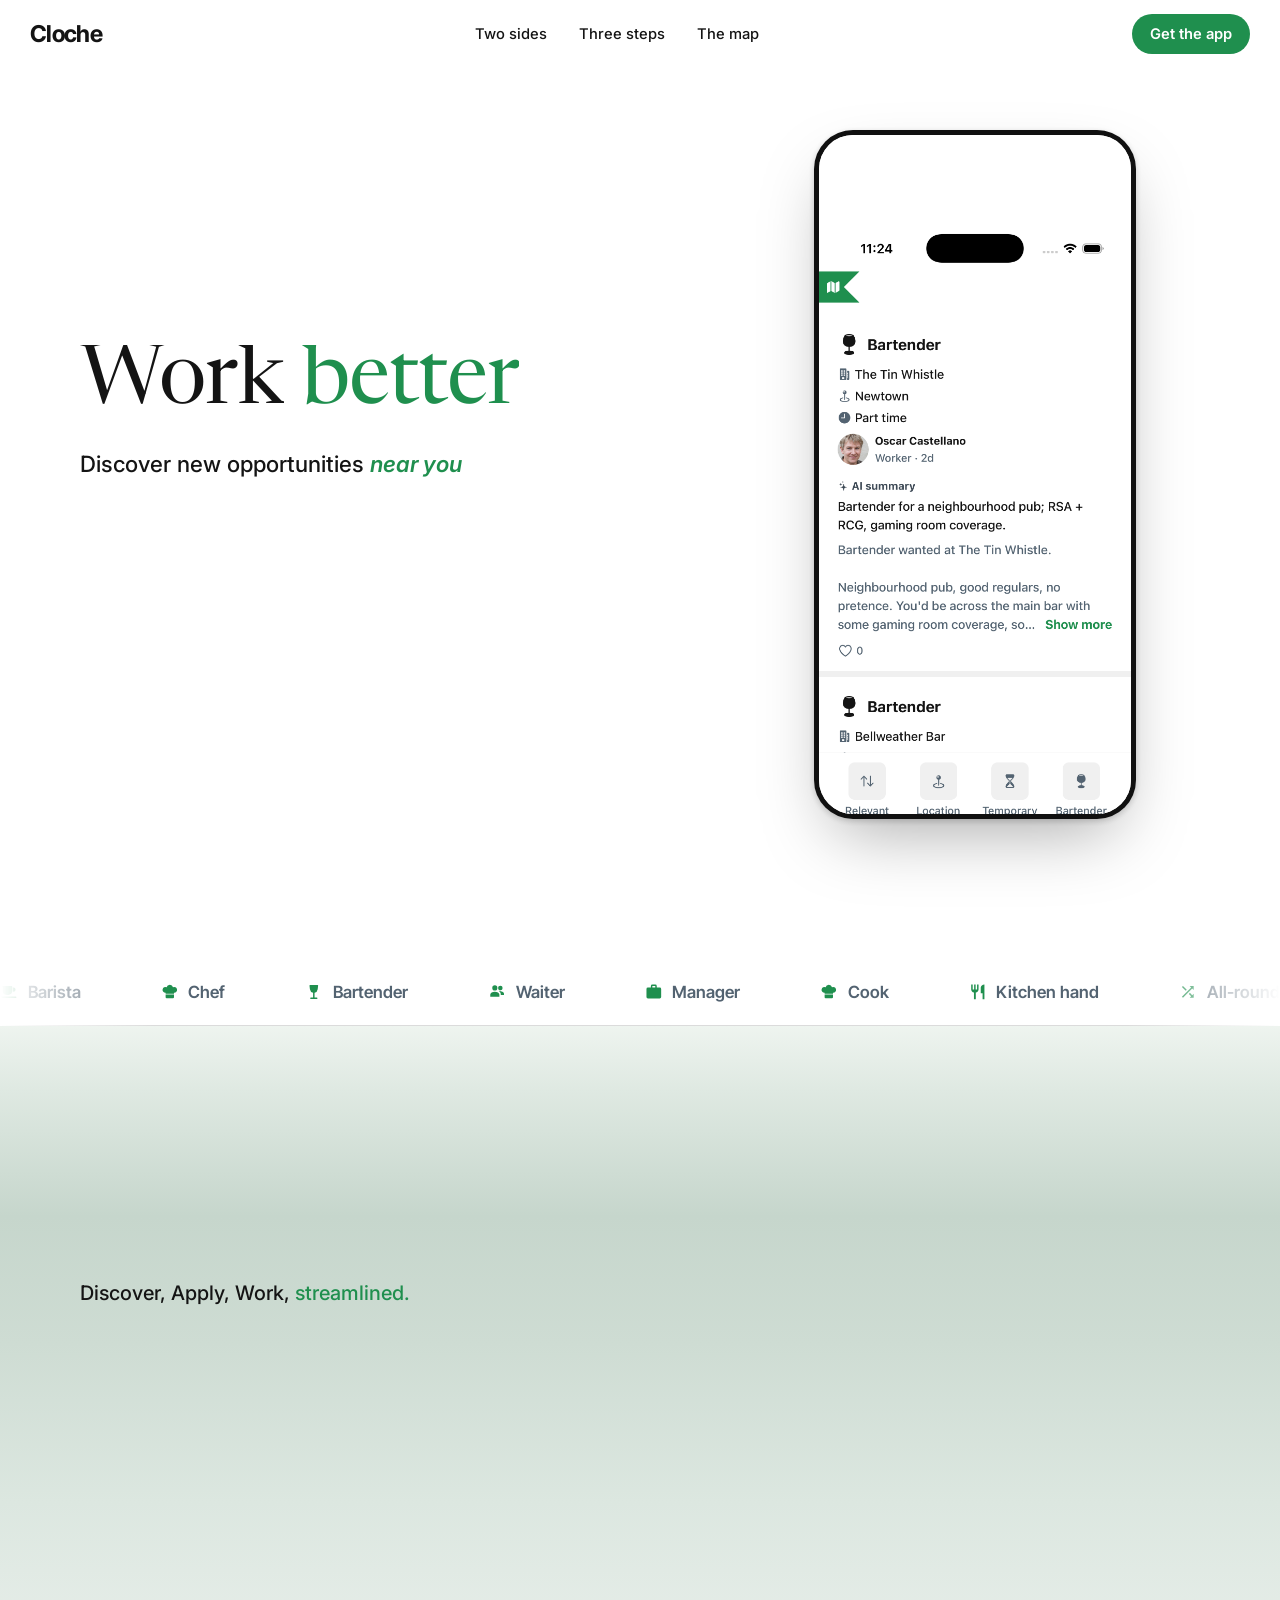
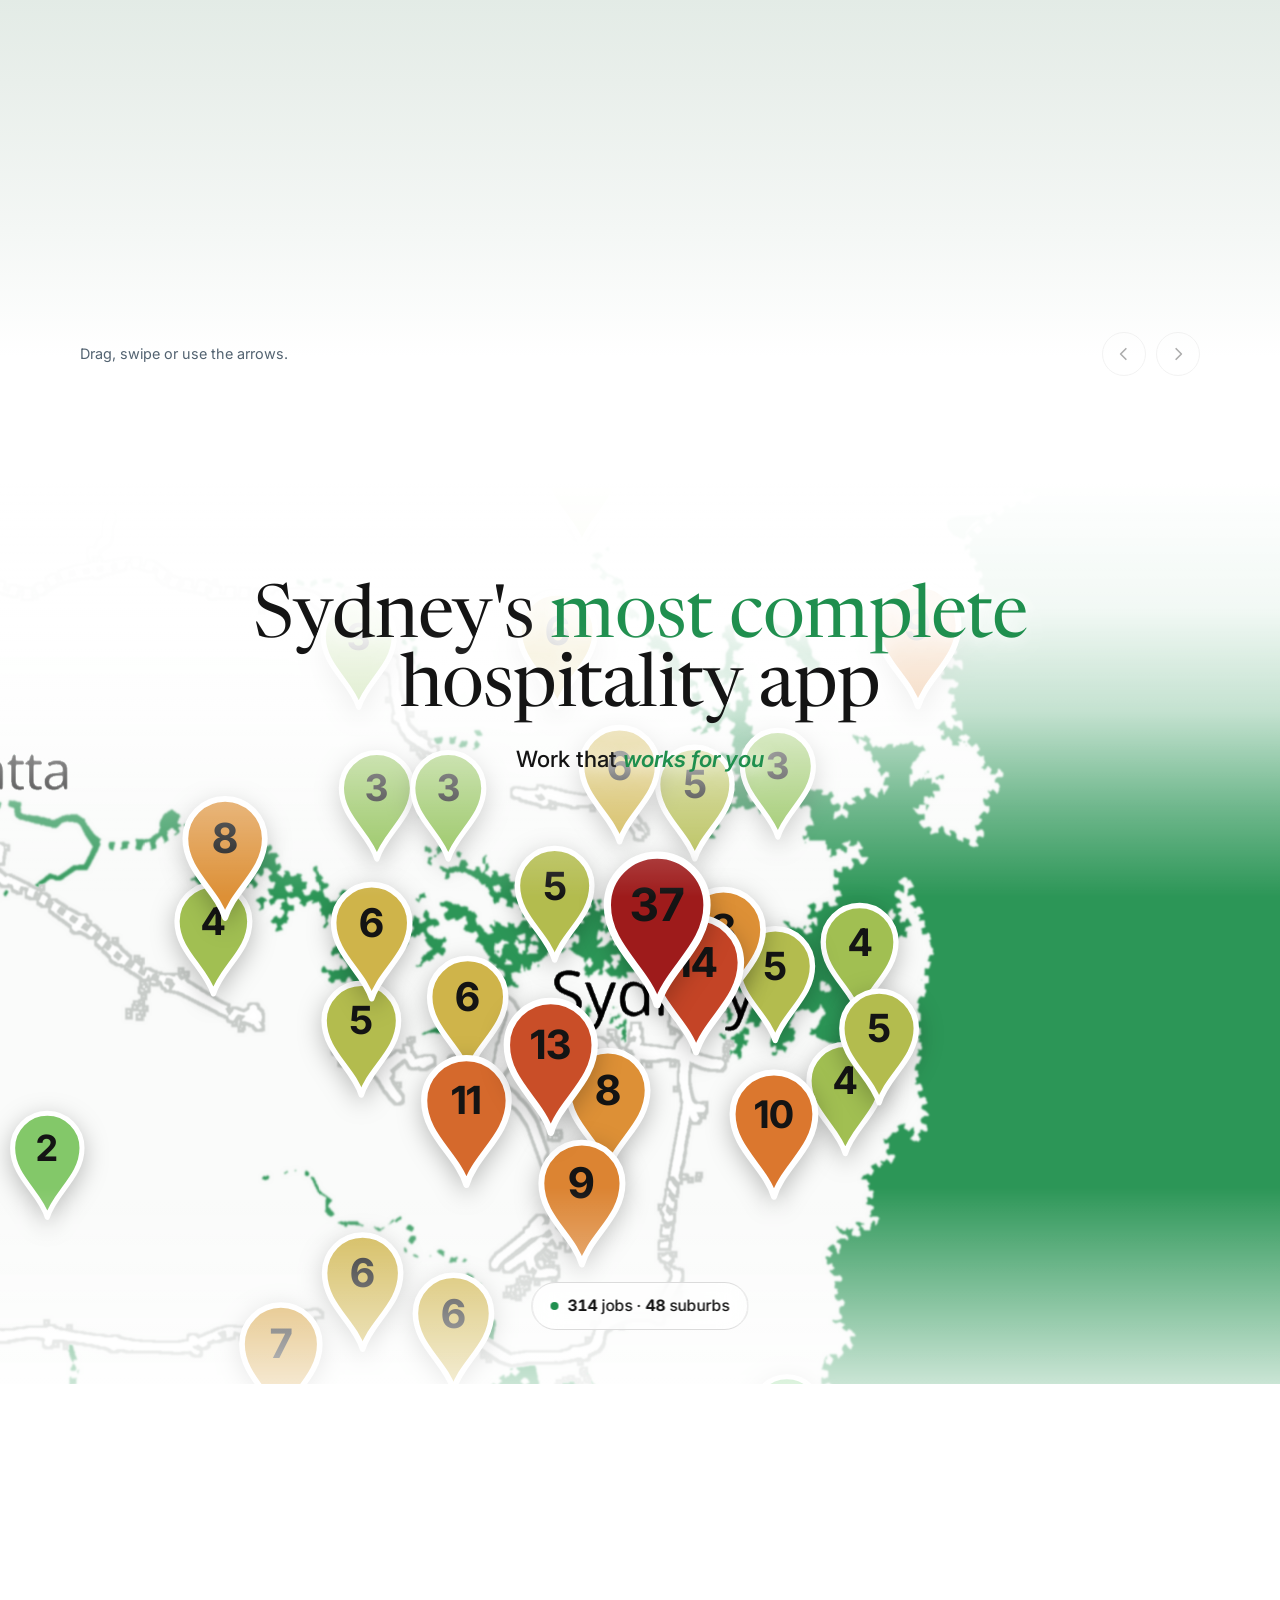
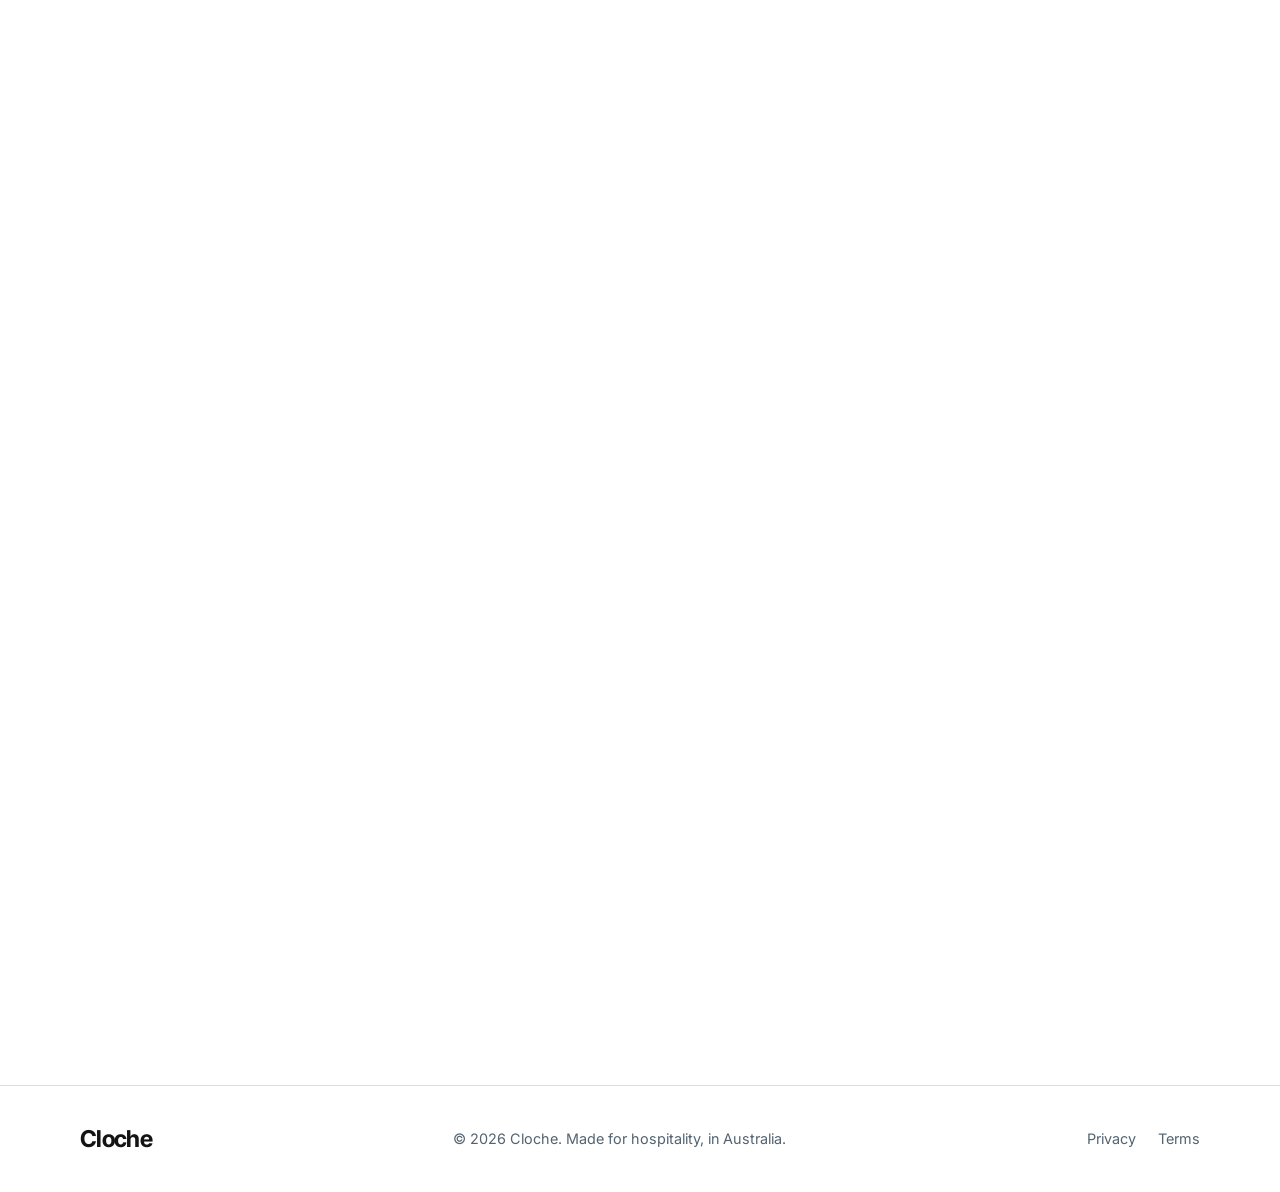
==== commit c7f5a735: "privacy + terms" ====
--- a/index.html
+++ b/index.html
@@ -552,36 +552,36 @@
             <div class="gallery-shot">
               <div class="gallery-phone">
                 <div class="device-screen">
-                  <img src="assets/step-1-post.png" width="1206" height="2622" loading="lazy"
+                  <img src="assets/step-1-post.png" width="1206" height="2622" fetchpriority="low"
                        alt="The Make a hire composer: Waiter / FOH picked as the job type, set to casual, work rights required, with the front-of-house role description written out.">
                 </div>
               </div>
             </div>
-            <p class="gallery-caption"><b>1. Post the role.</b> Job type, hours, visa requirements and a description in plain English. Written once, and it's in front of the workers nearby.</p>
+            <p class="gallery-caption"><b>1. Post the role.</b> Set the job type, the hours, the shift type and any visa or certificate requirements, then describe the role. Written once, and it's in front of the workers nearby.</p>
           </li>
 
           <li class="gallery-card" data-side="hire">
             <div class="gallery-shot">
               <div class="gallery-phone">
                 <div class="device-screen">
-                  <img src="assets/step-2-applicants.png" width="1206" height="2622" loading="lazy"
-                       alt="Six applicants for the front-of-house role: Tahlia Brooks and Jack Nguyen, each with their experience, a note about themselves, an attached resume and a verified RSA.">
+                  <img src="assets/step-2-applicants.png" width="1206" height="2622" fetchpriority="low"
+                       alt="The applicants sheet over the Hires screen: 5 applicants for the role, with Tahlia Brooks and Jack Nguyen each showing their experience, a note about themselves, an attached resume, a verified RSA and a Send message button.">
                 </div>
               </div>
             </div>
-            <p class="gallery-caption"><b>2. Read who applied.</b> Every applicant in one list, with their experience, their own note, and the resume and certificates already attached.</p>
+            <p class="gallery-caption"><b>2. See your applicants:</b> Everyone who applied in one place, with their experience, the note they wrote you, and their resume and verified certificates already attached.</p>
           </li>
 
           <li class="gallery-card" data-side="hire">
             <div class="gallery-shot">
               <div class="gallery-phone">
                 <div class="device-screen">
-                  <img src="assets/step-3-message.png" width="1206" height="2622" loading="lazy"
+                  <img src="assets/step-3-message.png" width="1206" height="2622" fetchpriority="low"
                        alt="A conversation with applicant Tahlia Brooks: her application for Front of House at The Copper Still in Newtown sits at the top of the thread with her resume and RSA attached, followed by a reply asking her in for a trial shift this week.">
                 </div>
               </div>
             </div>
-            <p class="gallery-caption"><b>3. Message them directly.</b> Offer a trial in the same thread the application arrived in. No agency in the middle, no phone tag.</p>
+            <p class="gallery-caption"><b>3. Message them directly:</b> Reply to anyone in the same thread their application arrived in, and offer a trial shift there. No agency in between.</p>
           </li>
 
           <li class="gallery-card" data-side="work" hidden>
@@ -593,41 +593,41 @@
                      right side, and the feed's left side where the text starts. -->
                 <div class="device-screen device-split">
                   <div class="split-half show-right">
-                    <img src="assets/work-step-1-map.png" width="1206" height="2622" loading="lazy"
+                    <img src="assets/work-step-1-map.png" width="1206" height="2622" fetchpriority="low"
                          alt="The same jobs on a map of Sydney — 374 jobs across 67 suburbs as counted pins, clustered thickest over the inner city, with filters for Chef, Waiter / FOH and Barista.">
                   </div>
                   <div class="split-half show-left">
-                    <img src="assets/work-step-1-feed.png" width="1206" height="2622" loading="lazy"
+                    <img src="assets/work-step-1-feed.png" width="1206" height="2622" fetchpriority="low"
                          alt="The job feed: a part-time Cook role in Surry Hills and a Barista all-rounder in Castle Hill, each posted from Facebook with an AI summary of the hours, experience and start date.">
                   </div>
                 </div>
               </div>
             </div>
-            <p class="gallery-caption"><b>1. See what's open nearby.</b> Every hospitality job around you in one feed — or on the map, by suburb. Each one summarised so you know the hours and the ask at a glance.</p>
+            <p class="gallery-caption"><b>1. See what's open nearby.</b> Every hospitality job around you. Browse by feed or map, filter to your needs. Each job summarised with key information.</p>
           </li>
 
           <li class="gallery-card" data-side="work" hidden>
             <div class="gallery-shot">
               <div class="gallery-phone">
                 <div class="device-screen is-sheet">
-                  <img src="assets/work-step-2-apply.png" width="1206" height="2622" loading="lazy"
+                  <img src="assets/work-step-2-apply.png" width="1206" height="2622" fetchpriority="low"
                        alt="Applying for Front of House at The Copper Still in Newtown: the resume and RSA certificate autofilled from Tahlia Brooks' profile, with a short message to the hirer above the Submit application button.">
                 </div>
               </div>
             </div>
-            <p class="gallery-caption"><b>2. Apply in one tap.</b> Your resume and certificates come straight from your profile — add a line about yourself and send it.</p>
+            <p class="gallery-caption"><b>2. Apply in one tap.</b> Your resume and certificates come straight from your profile, add a line about yourself and send it.</p>
           </li>
 
           <li class="gallery-card" data-side="work" hidden>
             <div class="gallery-shot">
               <div class="gallery-phone">
                 <div class="device-screen">
-                  <img src="assets/work-step-3-reply.png" width="1206" height="2622" loading="lazy"
+                  <img src="assets/work-step-3-reply.png" width="1206" height="2622" fetchpriority="low"
                        alt="The thread with The Copper Still from the worker's side: the sent application with its resume and RSA at the top, the venue asking Tahlia in for a trial shift, and her reply offering Wednesday to Friday being typed.">
                 </div>
               </div>
             </div>
-            <p class="gallery-caption"><b>3. Hear back in the same thread.</b> The venue messages you where you applied — sort out a trial shift with them directly.</p>
+            <p class="gallery-caption"><b>3. Hear back directly:</b> The venue or recruiter messages you if there's a fit, and you sort out the trial shift right there in the thread. No agency in between.</p>
           </li>
         </ul>
       </div>
@@ -731,8 +731,8 @@
       <span class="wordmark">Cloche</span>
       <p>© 2026 Cloche. Made for hospitality, in Australia.</p>
       <nav aria-label="Legal">
-        <a href="#">Privacy</a>
-        <a href="#">Terms</a>
+        <a href="privacy.html">Privacy</a>
+        <a href="terms.html">Terms</a>
       </nav>
     </div>
   </footer>
--- a/styles.css
+++ b/styles.css
@@ -1589,3 +1589,86 @@
   .nav-actions .btn-sm { font-size: 0.66rem; padding: 5px 9px; }
   .hero-tabs .tab { padding: 5px 11px; font-size: 0.8rem; }
 }
+
+/* ---------- Legal pages (privacy.html, terms.html) ----------
+   Read, not browsed. The measure is set in em so it tracks the type rather
+   than the viewport, and the page keeps the site's fonts and green so it
+   reads as the same company — but none of the hero's display sizes, which
+   would fight a document that is all body copy. */
+
+.legal-page .nav {
+  position: sticky; /* nothing here scrolls under it worth hiding */
+  background: var(--nav-bg);
+  -webkit-backdrop-filter: blur(18px);
+  backdrop-filter: blur(18px);
+  border-bottom-color: var(--line);
+}
+.legal-page .nav-pill a[aria-current="page"] { color: var(--ink); font-weight: 600; }
+
+.legal { padding: clamp(40px, 7vh, 76px) 0 clamp(72px, 12vh, 130px); }
+.legal-inner { max-width: 46em; }
+
+.legal h1 {
+  font-family: var(--font-display);
+  font-size: clamp(2.1rem, 4.4vw, 3rem);
+  line-height: 1.1;
+  letter-spacing: -0.02em;
+  margin-bottom: 8px;
+}
+.legal .date { color: var(--muted); font-size: 0.95rem; }
+
+/* The opening paragraph is the one the reader must not skim past, so it is
+   set a size up and closed with a rule rather than left in the run of text. */
+.legal .intro {
+  margin-top: 26px;
+  padding-bottom: 26px;
+  border-bottom: 1px solid var(--line);
+  font-size: 1.1rem;
+}
+
+.legal section { margin-top: 38px; }
+.legal h2 {
+  font-family: var(--font-display);
+  font-size: 1.22rem;
+  line-height: 1.3;
+  letter-spacing: -0.01em;
+  margin-bottom: 12px;
+}
+.legal p { color: var(--muted); line-height: 1.62; }
+.legal p + p { margin-top: 14px; }
+.legal .intro p { color: var(--ink); }
+
+.legal ul { margin-top: 14px; padding-left: 0; list-style: none; display: grid; gap: 10px; }
+/* A bullet drawn in the brand green rather than the browser's disc, aligned
+   off the first line's cap height so it sits with the text, not above it. */
+.legal li { position: relative; padding-left: 26px; color: var(--muted); line-height: 1.62; }
+.legal li::before {
+  content: "";
+  position: absolute;
+  left: 6px; top: 0.66em;
+  width: 6px; height: 6px;
+  border-radius: 50%;
+  background: var(--accent);
+}
+
+.legal a { color: var(--accent); text-decoration: underline; text-underline-offset: 2px; }
+.legal a:hover { color: var(--accent-lift); }
+
+@media (max-width: 760px) {
+  .legal h2 { font-size: 1.12rem; }
+  .legal .intro { font-size: 1.04rem; }
+}
+
+/* Work/Hire swap: the incoming cards rise in one after another, so the rail
+   reads as turning over rather than cutting. --d is set per card in JS. */
+.gallery-card.is-swapping {
+  animation: gallery-card-in 0.42s var(--ease-out) both;
+  animation-delay: var(--d, 0s);
+}
+@keyframes gallery-card-in {
+  from { opacity: 0; transform: translateY(12px) scale(0.99); }
+  to { opacity: 1; transform: none; }
+}
+@media (prefers-reduced-motion: reduce) {
+  .gallery-card.is-swapping { animation: none; }
+}
--- a/styles.css
+++ b/styles.css
@@ -1589,3 +1589,86 @@
   .nav-actions .btn-sm { font-size: 0.66rem; padding: 5px 9px; }
   .hero-tabs .tab { padding: 5px 11px; font-size: 0.8rem; }
 }
+
+/* ---------- Legal pages (privacy.html, terms.html) ----------
+   Read, not browsed. The measure is set in em so it tracks the type rather
+   than the viewport, and the page keeps the site's fonts and green so it
+   reads as the same company — but none of the hero's display sizes, which
+   would fight a document that is all body copy. */
+
+.legal-page .nav {
+  position: sticky; /* nothing here scrolls under it worth hiding */
+  background: var(--nav-bg);
+  -webkit-backdrop-filter: blur(18px);
+  backdrop-filter: blur(18px);
+  border-bottom-color: var(--line);
+}
+.legal-page .nav-pill a[aria-current="page"] { color: var(--ink); font-weight: 600; }
+
+.legal { padding: clamp(40px, 7vh, 76px) 0 clamp(72px, 12vh, 130px); }
+.legal-inner { max-width: 46em; }
+
+.legal h1 {
+  font-family: var(--font-display);
+  font-size: clamp(2.1rem, 4.4vw, 3rem);
+  line-height: 1.1;
+  letter-spacing: -0.02em;
+  margin-bottom: 8px;
+}
+.legal .date { color: var(--muted); font-size: 0.95rem; }
+
+/* The opening paragraph is the one the reader must not skim past, so it is
+   set a size up and closed with a rule rather than left in the run of text. */
+.legal .intro {
+  margin-top: 26px;
+  padding-bottom: 26px;
+  border-bottom: 1px solid var(--line);
+  font-size: 1.1rem;
+}
+
+.legal section { margin-top: 38px; }
+.legal h2 {
+  font-family: var(--font-display);
+  font-size: 1.22rem;
+  line-height: 1.3;
+  letter-spacing: -0.01em;
+  margin-bottom: 12px;
+}
+.legal p { color: var(--muted); line-height: 1.62; }
+.legal p + p { margin-top: 14px; }
+.legal .intro p { color: var(--ink); }
+
+.legal ul { margin-top: 14px; padding-left: 0; list-style: none; display: grid; gap: 10px; }
+/* A bullet drawn in the brand green rather than the browser's disc, aligned
+   off the first line's cap height so it sits with the text, not above it. */
+.legal li { position: relative; padding-left: 26px; color: var(--muted); line-height: 1.62; }
+.legal li::before {
+  content: "";
+  position: absolute;
+  left: 6px; top: 0.66em;
+  width: 6px; height: 6px;
+  border-radius: 50%;
+  background: var(--accent);
+}
+
+.legal a { color: var(--accent); text-decoration: underline; text-underline-offset: 2px; }
+.legal a:hover { color: var(--accent-lift); }
+
+@media (max-width: 760px) {
+  .legal h2 { font-size: 1.12rem; }
+  .legal .intro { font-size: 1.04rem; }
+}
+
+/* Work/Hire swap: the incoming cards rise in one after another, so the rail
+   reads as turning over rather than cutting. --d is set per card in JS. */
+.gallery-card.is-swapping {
+  animation: gallery-card-in 0.42s var(--ease-out) both;
+  animation-delay: var(--d, 0s);
+}
+@keyframes gallery-card-in {
+  from { opacity: 0; transform: translateY(12px) scale(0.99); }
+  to { opacity: 1; transform: none; }
+}
+@media (prefers-reduced-motion: reduce) {
+  .gallery-card.is-swapping { animation: none; }
+}
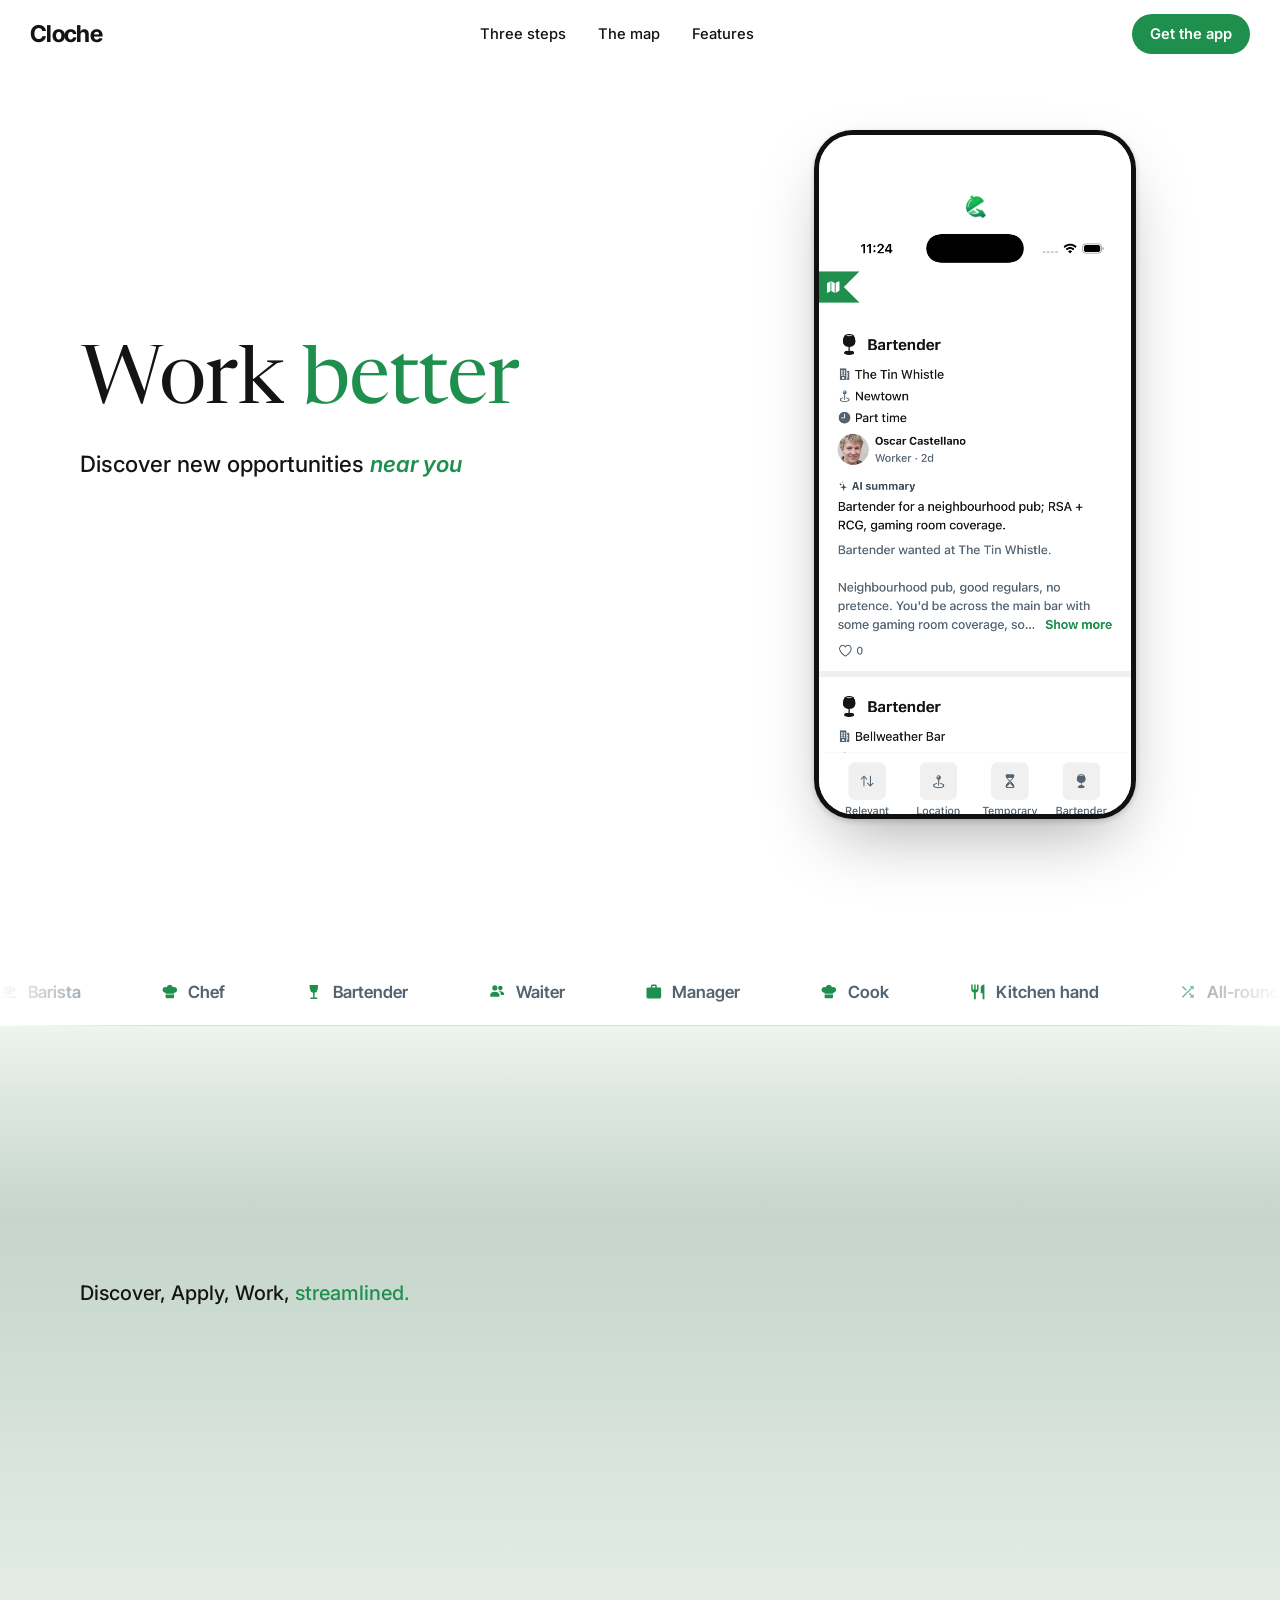
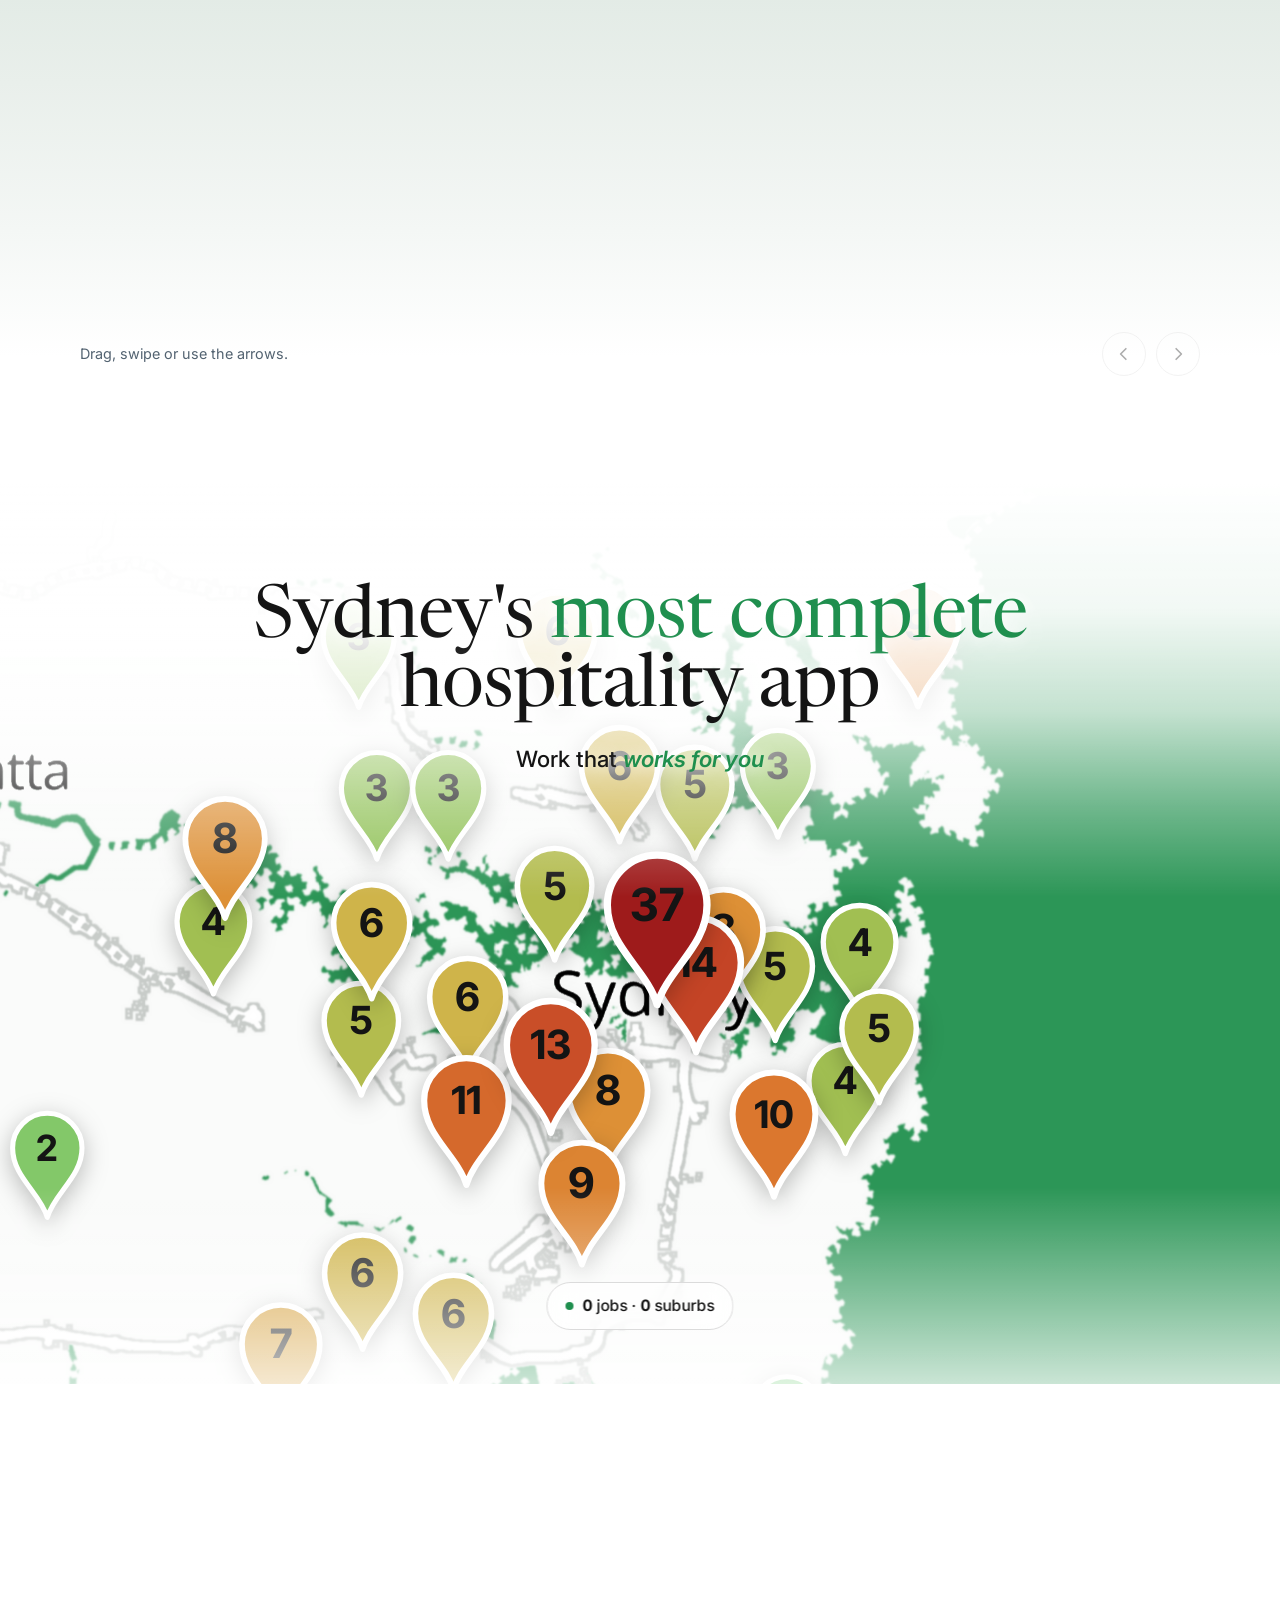
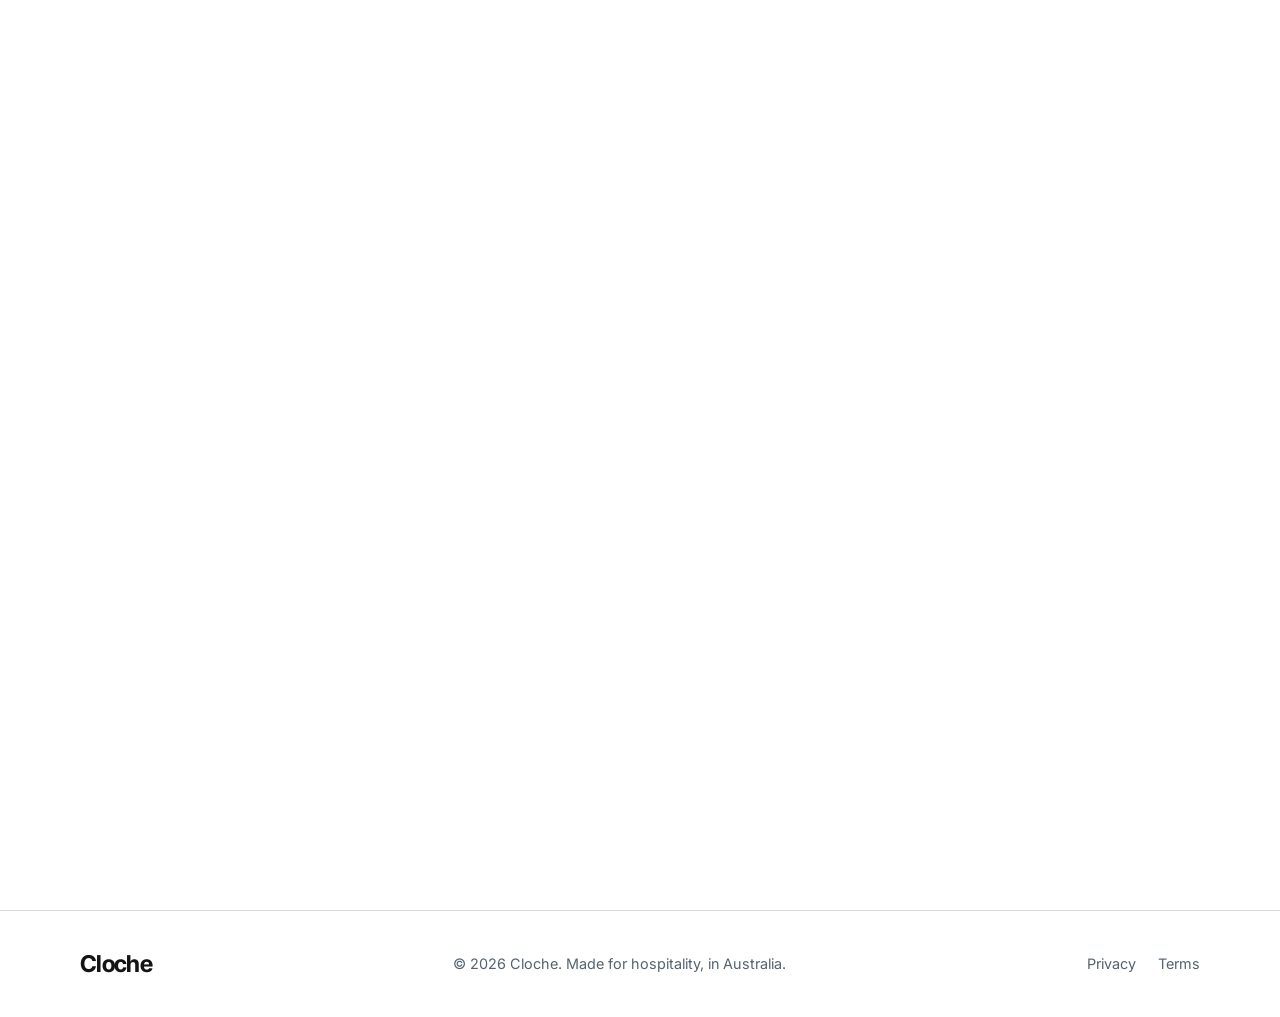
==== commit 8afde7d9: "website v1" ====
--- a/index.html
+++ b/index.html
@@ -386,9 +386,9 @@
       <a class="wordmark" href="#top" aria-label="Cloche — back to top">Cloche</a>
 
       <nav class="nav-pill" aria-label="Site">
-        <a href="#sides">Two sides</a>
         <a href="#gallery">Three steps</a>
         <a href="#map">The map</a>
+        <a href="#features">Features</a>
       </nav>
 
       <div class="nav-actions">
@@ -678,43 +678,55 @@
       <p class="visually-hidden">A map of Sydney fills the screen. As the page scrolls, suburb pins land on it one by one — 314 open jobs across 48 suburbs, each pin sized and coloured by how many jobs are open there.</p>
     </section>
 
-    <!-- ============ TWO SIDES, ONE APP ============ -->
-    <section class="sides section" id="sides" aria-labelledby="sides-heading">
+    <!-- ============ FEATURE CARDS ============
+         Three things the app does that nothing above this point covers, per
+         side. The slider handles browse → apply → hear back, so these are
+         deliberately the quieter details: the ones a reader still scrolling
+         this far actually wants.
+
+         Both sets ride the same [data-side-panel] swap the toggle already
+         drives, so there is no second control and no extra wiring. .side-panel
+         carries the fade and, more importantly, the display:none for the
+         hidden set — .feature-grid is display:grid, which would otherwise
+         override the hidden attribute and paint both sets at once. -->
+    <section class="grid-section section" id="features" aria-labelledby="grid-heading">
       <div class="container">
-        <p class="kicker" data-reveal>Two sides, one app</p>
-        <h2 id="sides-heading" data-reveal>The same app, facing both ways.</h2>
-        <p class="section-sub" data-reveal>One account can be a worker, a venue, or both — the whole app flips to match. Use the switch up top to see the side you're on.</p>
-
-        <!-- One card, not two columns: the app shows a reader one side at a
-             time, so the page does too. The Work/Hire toggle in the bar is the
-             only control — this section listens to it rather than carrying a
-             second one that would do the same job.
-
-             Both panels ship visible. A no-JS visit then reads them stacked,
-             which is the old two-column content in one column; JS hides the
-             inactive one on init, behind the loader, so there is no flash. -->
-        <div class="sides-columns is-single" data-reveal>
-          <article class="side-col">
-            <div class="side-panel" data-side-panel="work">
-              <p class="side-tag">For workers</p>
-              <h3>Set your roles. Get the right jobs.</h3>
-              <p>Tell Cloche what you do — bartender, chef, barista, whatever — and the suburb you're in. Your feed ranks nearby jobs by the roles you picked, with a plain-English summary above every ad.</p>
-              <ul class="ticks">
-                <li>One-tap applications with your certs attached</li>
-                <li>A map of every open job around you</li>
-                <li>Post your availability and let venues come to you</li>
-              </ul>
-            </div>
-            <div class="side-panel" data-side-panel="hire">
-              <p class="side-tag">For venues</p>
-              <h3>Post a shift. Meet the shortlist.</h3>
-              <p>Put up a casual shift or a permanent role in a minute. Applicants arrive with verified credentials, distance and experience already on the card — and your feed shows workers posting their availability nearby.</p>
-              <ul class="ticks">
-                <li>Verified RSA, RCG and Food Safety before you message</li>
-                <li>Distance and experience on every applicant card</li>
-                <li>Message workers directly, no middleman</li>
-              </ul>
-            </div>
+        <p class="kicker" data-reveal>The rest of it</p>
+        <h2 id="grid-heading" data-reveal>Small app, sharp edges.</h2>
+
+        <div class="feature-grid feature-grid-3 side-panel" data-side-panel="work" data-reveal-children>
+          <article class="card">
+            <svg viewBox="0 0 24 24" fill="none" stroke="currentColor" stroke-width="1.8" stroke-linecap="round" stroke-linejoin="round" aria-hidden="true"><rect x="3" y="4.2" width="18" height="15.6" rx="2.4"/><path d="m3.6 16.4 4.2-4.2 3.4 3.4 3-3 6.2 6.2"/><circle cx="15.6" cy="9" r="1.5"/></svg>
+            <h3>More than a resume</h3>
+            <p>Photos of the work you have actually done, past roles with the venues you did them at, and a one-line headline hirers read next to your name in the applicant list.</p>
+          </article>
+          <article class="card">
+            <svg viewBox="0 0 24 24" fill="none" stroke="currentColor" stroke-width="1.8" stroke-linecap="round" stroke-linejoin="round" aria-hidden="true"><path d="M12 2.5l2.1 1.5 2.6-.3 1 2.4 2.4 1-.3 2.6 1.5 2.1-1.5 2.1.3 2.6-2.4 1-1 2.4-2.6-.3-2.1 1.5-2.1-1.5-2.6.3-1-2.4-2.4-1 .3-2.6L2.5 12 4 9.9l-.3-2.6 2.4-1 1-2.4 2.6.3L12 2.5Z"/><path d="m9 12 2 2 4-4.5"/></svg>
+            <h3>Get verified</h3>
+            <p>Stand out amongst other applicants. Upload your certificates once and we check it. Hirers see a verified tick beside your name in the applicant list.</p>
+          </article>
+          <article class="card">
+            <svg viewBox="0 0 24 24" fill="none" stroke="currentColor" stroke-width="1.8" stroke-linecap="round" stroke-linejoin="round" aria-hidden="true"><circle cx="12" cy="12" r="3"/><circle cx="12" cy="12" r="8.2" stroke-dasharray="2.6 3.2"/><path d="M12 1.4v2.2M12 20.4v2.2M1.4 12h2.2M20.4 12h2.2"/></svg>
+            <h3>Your own radius</h3>
+            <p>Set your suburb, then drag a distance in kilometres. Anything past it drops out of the feed and the map, so you only see work you would actually travel to.</p>
+          </article>
+        </div>
+
+        <div class="feature-grid feature-grid-3 side-panel" data-side-panel="hire" data-reveal-children>
+          <article class="card">
+            <svg viewBox="0 0 24 24" fill="none" stroke="currentColor" stroke-width="1.8" stroke-linecap="round" stroke-linejoin="round" aria-hidden="true"><path d="M20.4 12.2a8 8 0 0 1-8 8 8 8 0 0 1-3.9-1L3.6 20.6l1.4-4.9a8 8 0 1 1 15.4-3.5Z"/><rect x="8.2" y="8.6" width="7.6" height="5" rx="1.2"/><path d="M10.4 11.1h3.2"/></svg>
+            <h3>Say which shift</h3>
+            <p>Attach the job itself to any message, so a worker you are talking to about three different roles always knows which one you mean. Photos and files go in the same thread.</p>
+          </article>
+          <article class="card">
+            <svg viewBox="0 0 24 24" fill="none" stroke="currentColor" stroke-width="1.8" stroke-linecap="round" stroke-linejoin="round" aria-hidden="true"><circle cx="9.4" cy="8.6" r="3.4"/><path d="M3.4 19.4a6.2 6.2 0 0 1 12 0"/><path d="M16.6 5.6a3.2 3.2 0 0 1 0 6"/><path d="M18.4 19.4a5.6 5.6 0 0 0-2.2-4.5"/></svg>
+            <h3>Browse candidates</h3>
+            <p>Hospitality workers advertise that they are after work, and they arrive in your feed by role and suburb. Find someone who fits and message them directly, without posting a shift at all.</p>
+          </article>
+          <article class="card">
+            <svg viewBox="0 0 24 24" fill="none" stroke="currentColor" stroke-width="1.8" stroke-linecap="round" stroke-linejoin="round" aria-hidden="true"><circle cx="10.6" cy="10.6" r="6.6"/><path d="m15.4 15.4 4.6 4.6"/><circle cx="10.6" cy="8.8" r="2"/><path d="M7.2 14.4a3.7 3.7 0 0 1 6.8 0"/></svg>
+            <h3>Search for people</h3>
+            <p>Look up a name or a role and get workers back, not just shifts, ranked the same way your feed is. Recent searches and the profiles you opened stay on your phone.</p>
           </article>
         </div>
       </div>
--- a/styles.css
+++ b/styles.css
@@ -689,12 +689,18 @@
 }
 
 /* Tile first, phone inside it, bleeding off the bottom edge */
+/* Cool blue-grey behind the phones, drawn as a gradient rather than tiled
+   from a bitmap so it stays clean at any card size and costs no request. The
+   light falls from the top-left, matching the direction the phone's own
+   drop-shadow throws, so the two read as one lighting setup. */
 .gallery-shot {
   position: relative;
   aspect-ratio: 4 / 5;
   border-radius: 22px;
   overflow: hidden;
-  background: var(--cream);
+  background:
+    radial-gradient(120% 90% at 18% 8%, rgba(255, 255, 255, 0.55), transparent 62%),
+    linear-gradient(157deg, #D5D9E5 0%, #DCDFE9 38%, #E3E5EC 72%, #E9EAEF 100%);
   border: 1px solid var(--line);
 }
 
@@ -1672,3 +1678,15 @@
 @media (prefers-reduced-motion: reduce) {
   .gallery-card.is-swapping { animation: none; }
 }
+
+/* Three cards, where the original grid held six. The shared 960px rule below
+   steps to two columns, which would strand the third card alone on a second
+   row — so this set holds three across until there is genuinely no room, then
+   goes straight to one. */
+@media (max-width: 960px) and (min-width: 761px) {
+  .feature-grid-3 { grid-template-columns: repeat(3, 1fr); gap: 12px; }
+  .feature-grid-3 .card { padding: 24px 20px; }
+}
+@media (max-width: 760px) {
+  .feature-grid-3 { grid-template-columns: 1fr; }
+}
--- a/styles.css
+++ b/styles.css
@@ -689,12 +689,18 @@
 }
 
 /* Tile first, phone inside it, bleeding off the bottom edge */
+/* Cool blue-grey behind the phones, drawn as a gradient rather than tiled
+   from a bitmap so it stays clean at any card size and costs no request. The
+   light falls from the top-left, matching the direction the phone's own
+   drop-shadow throws, so the two read as one lighting setup. */
 .gallery-shot {
   position: relative;
   aspect-ratio: 4 / 5;
   border-radius: 22px;
   overflow: hidden;
-  background: var(--cream);
+  background:
+    radial-gradient(120% 90% at 18% 8%, rgba(255, 255, 255, 0.55), transparent 62%),
+    linear-gradient(157deg, #D5D9E5 0%, #DCDFE9 38%, #E3E5EC 72%, #E9EAEF 100%);
   border: 1px solid var(--line);
 }
 
@@ -1672,3 +1678,15 @@
 @media (prefers-reduced-motion: reduce) {
   .gallery-card.is-swapping { animation: none; }
 }
+
+/* Three cards, where the original grid held six. The shared 960px rule below
+   steps to two columns, which would strand the third card alone on a second
+   row — so this set holds three across until there is genuinely no room, then
+   goes straight to one. */
+@media (max-width: 960px) and (min-width: 761px) {
+  .feature-grid-3 { grid-template-columns: repeat(3, 1fr); gap: 12px; }
+  .feature-grid-3 .card { padding: 24px 20px; }
+}
+@media (max-width: 760px) {
+  .feature-grid-3 { grid-template-columns: 1fr; }
+}
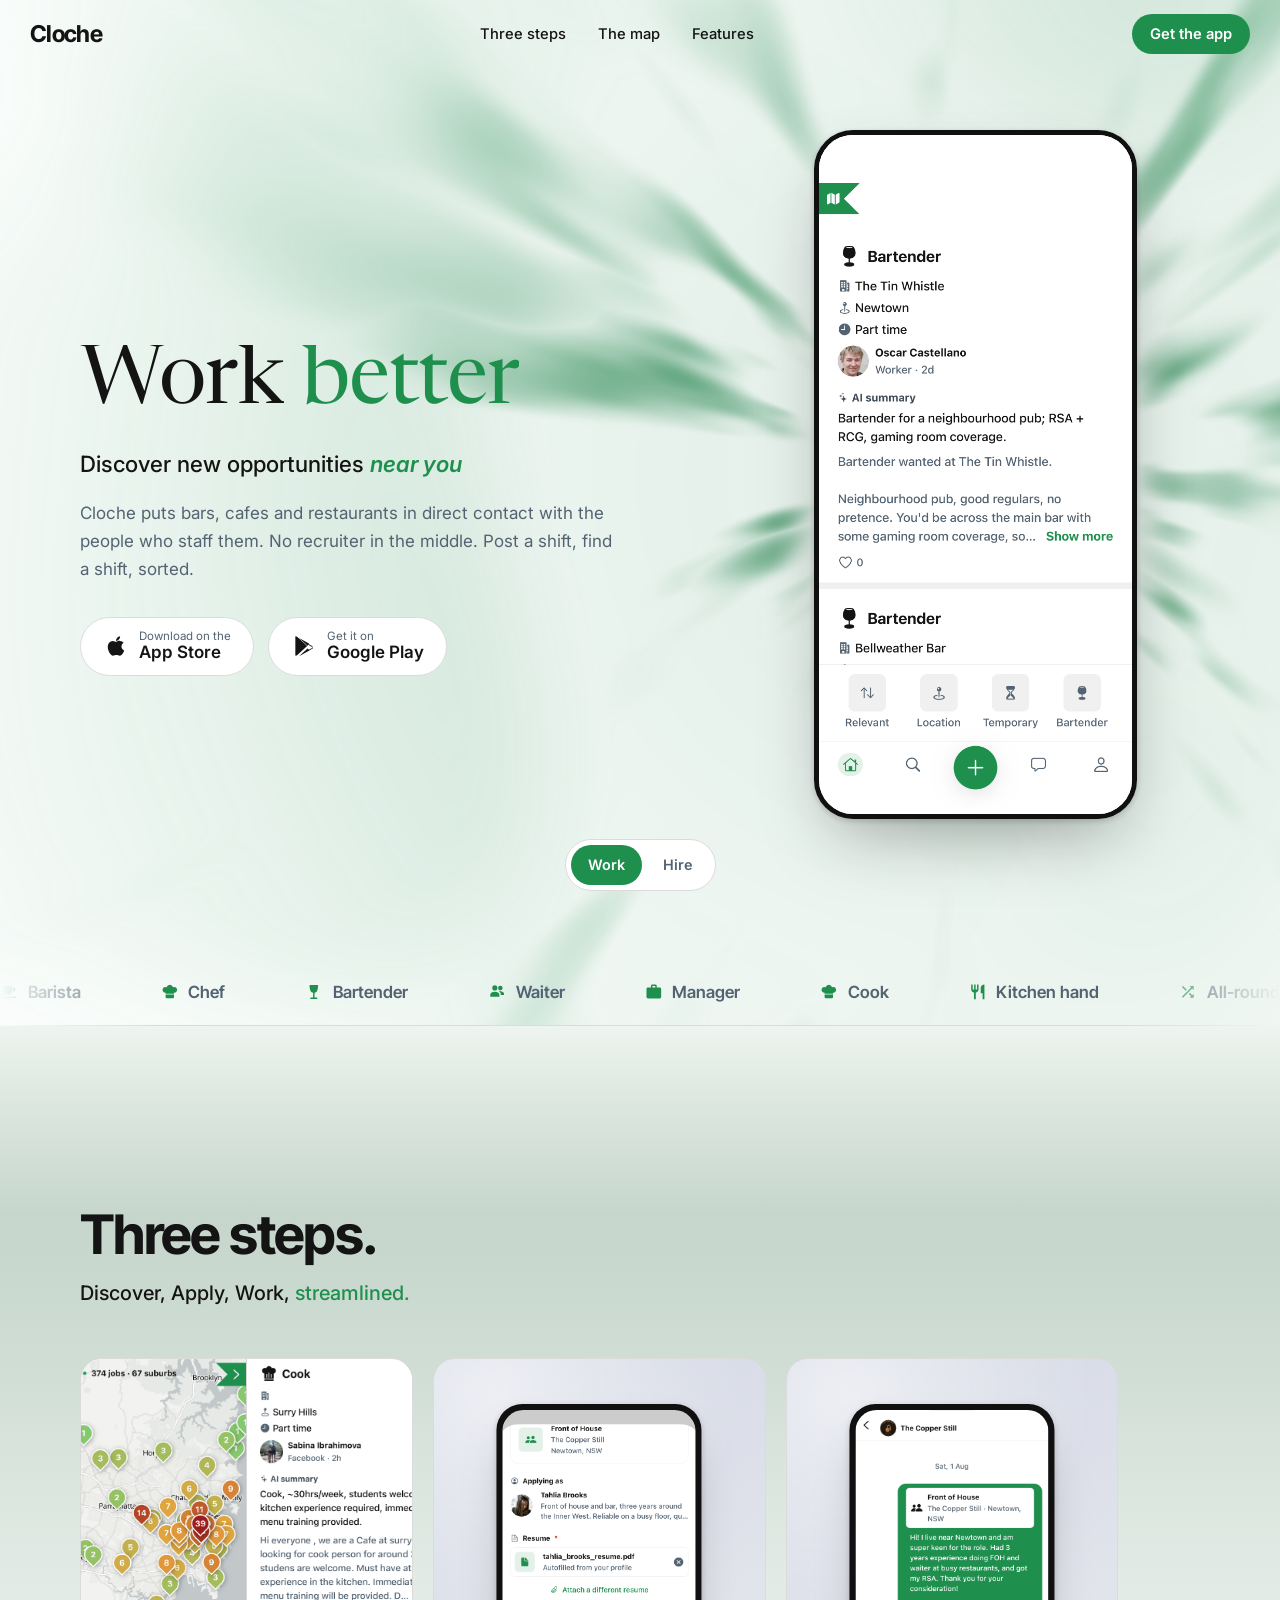
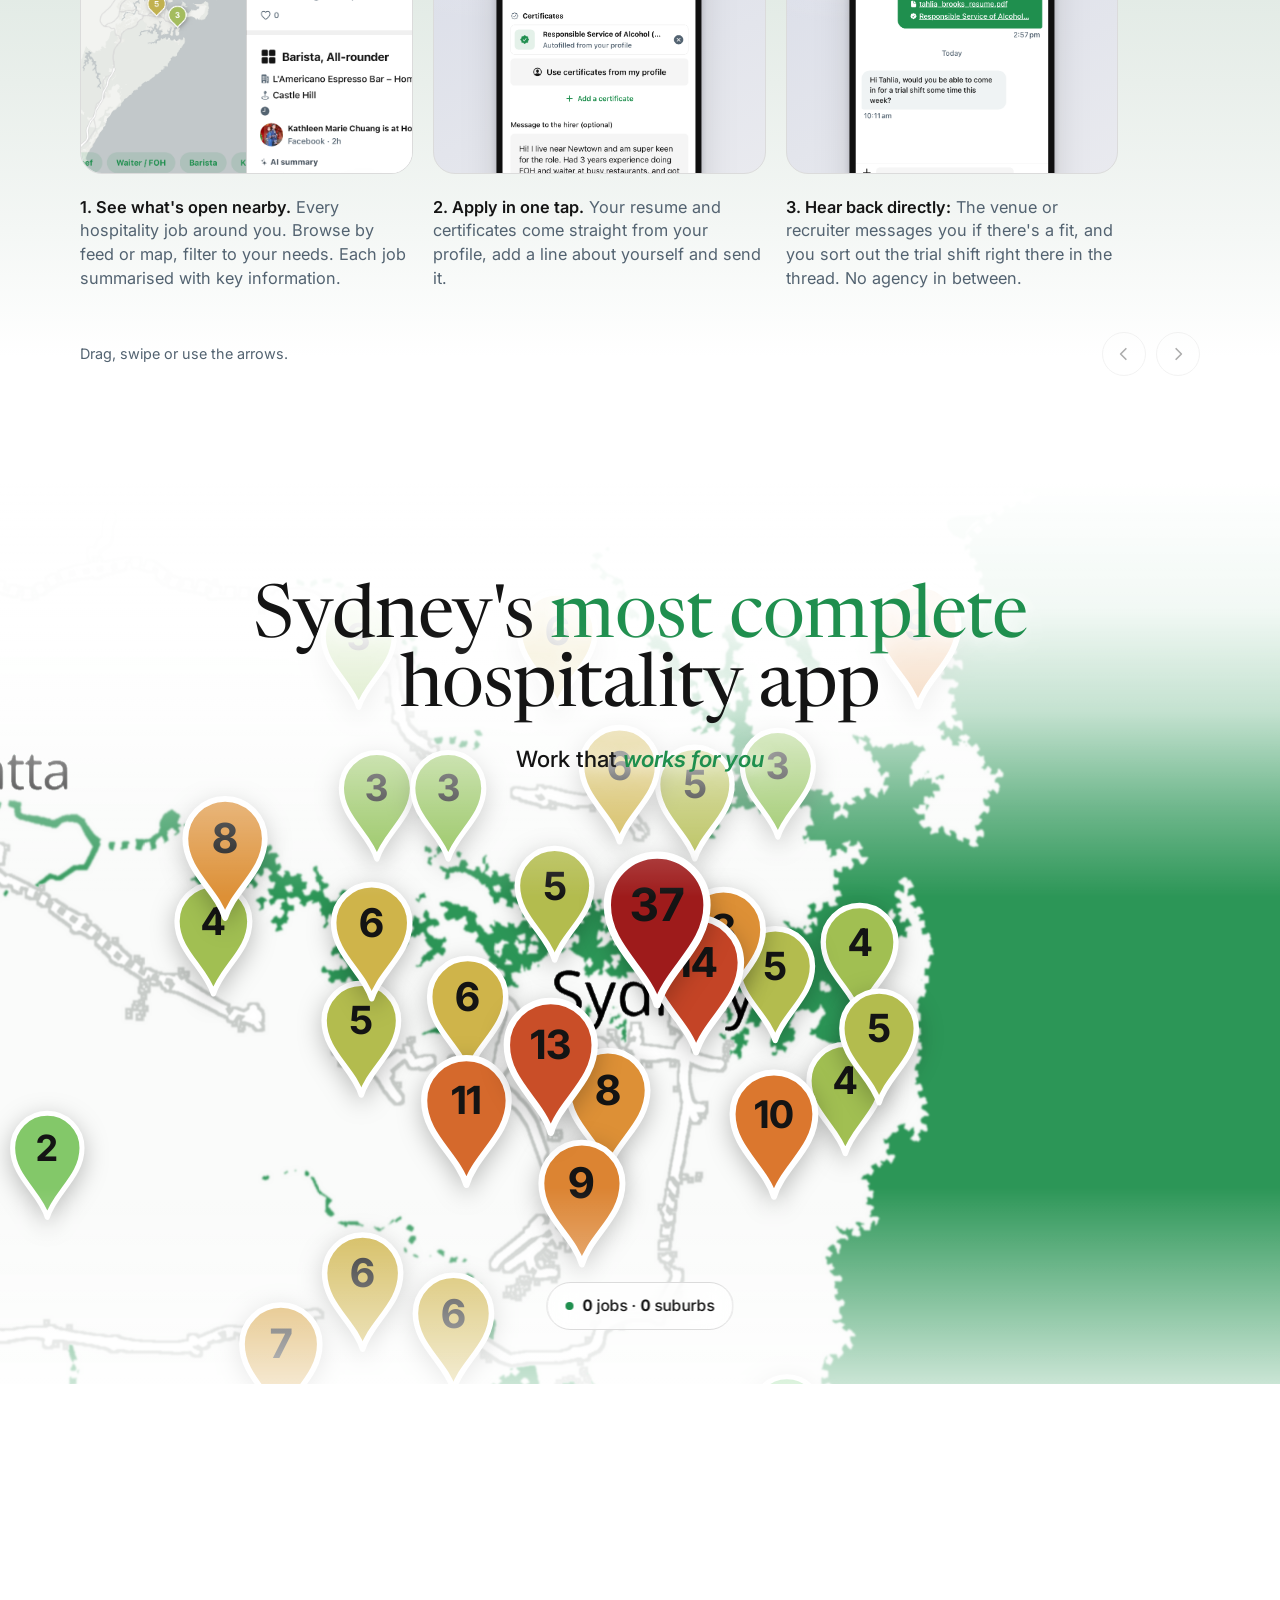
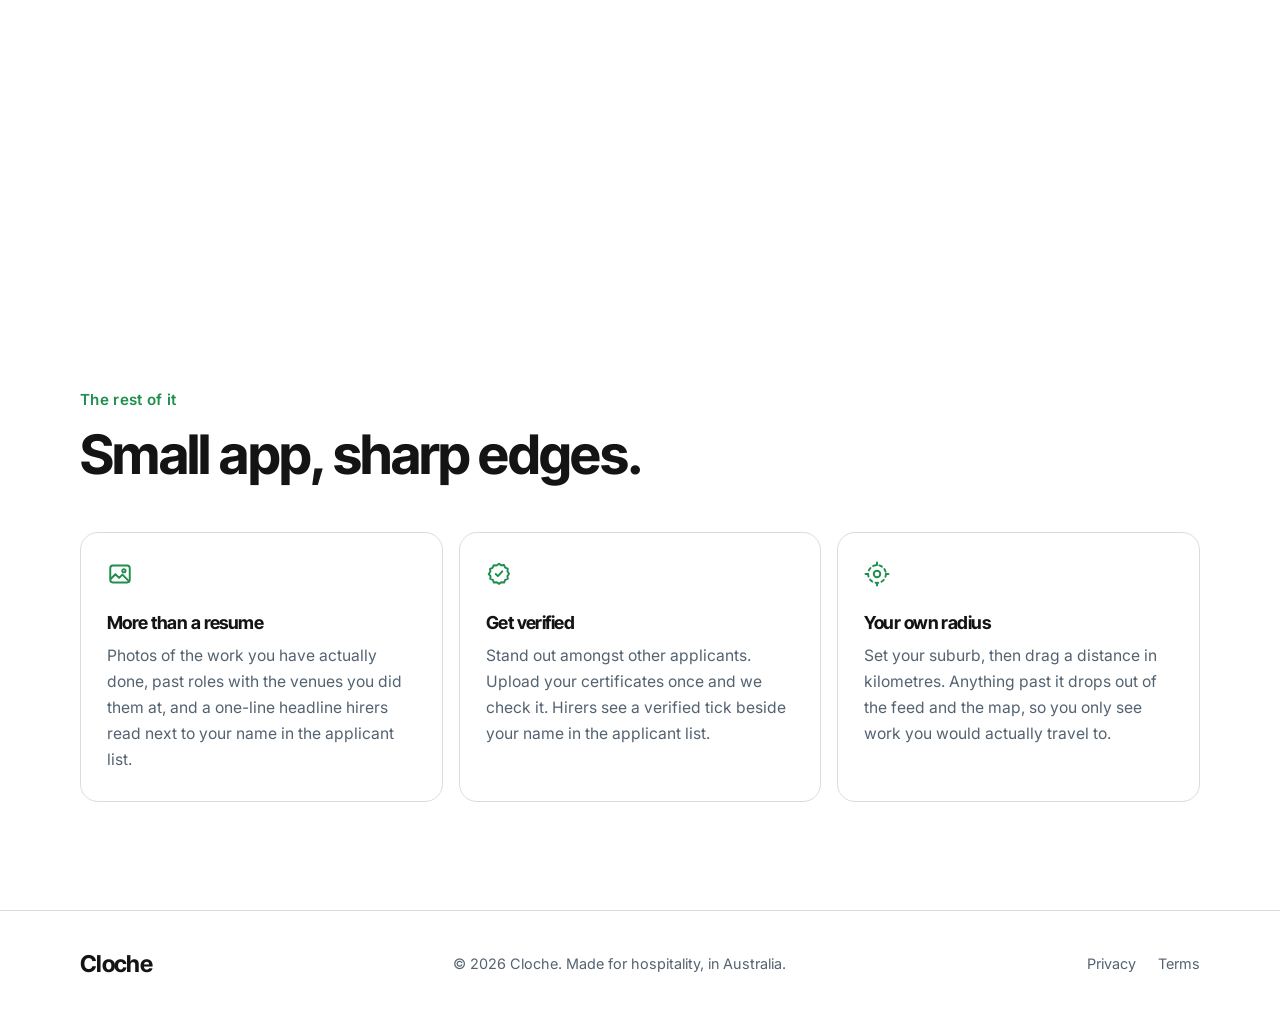
==== commit 930ea76e: "removed .html" ====
--- a/index.html
+++ b/index.html
@@ -743,8 +743,8 @@
       <span class="wordmark">Cloche</span>
       <p>© 2026 Cloche. Made for hospitality, in Australia.</p>
       <nav aria-label="Legal">
-        <a href="privacy.html">Privacy</a>
-        <a href="terms.html">Terms</a>
+        <a href="/privacy">Privacy</a>
+        <a href="/terms">Terms</a>
       </nav>
     </div>
   </footer>
